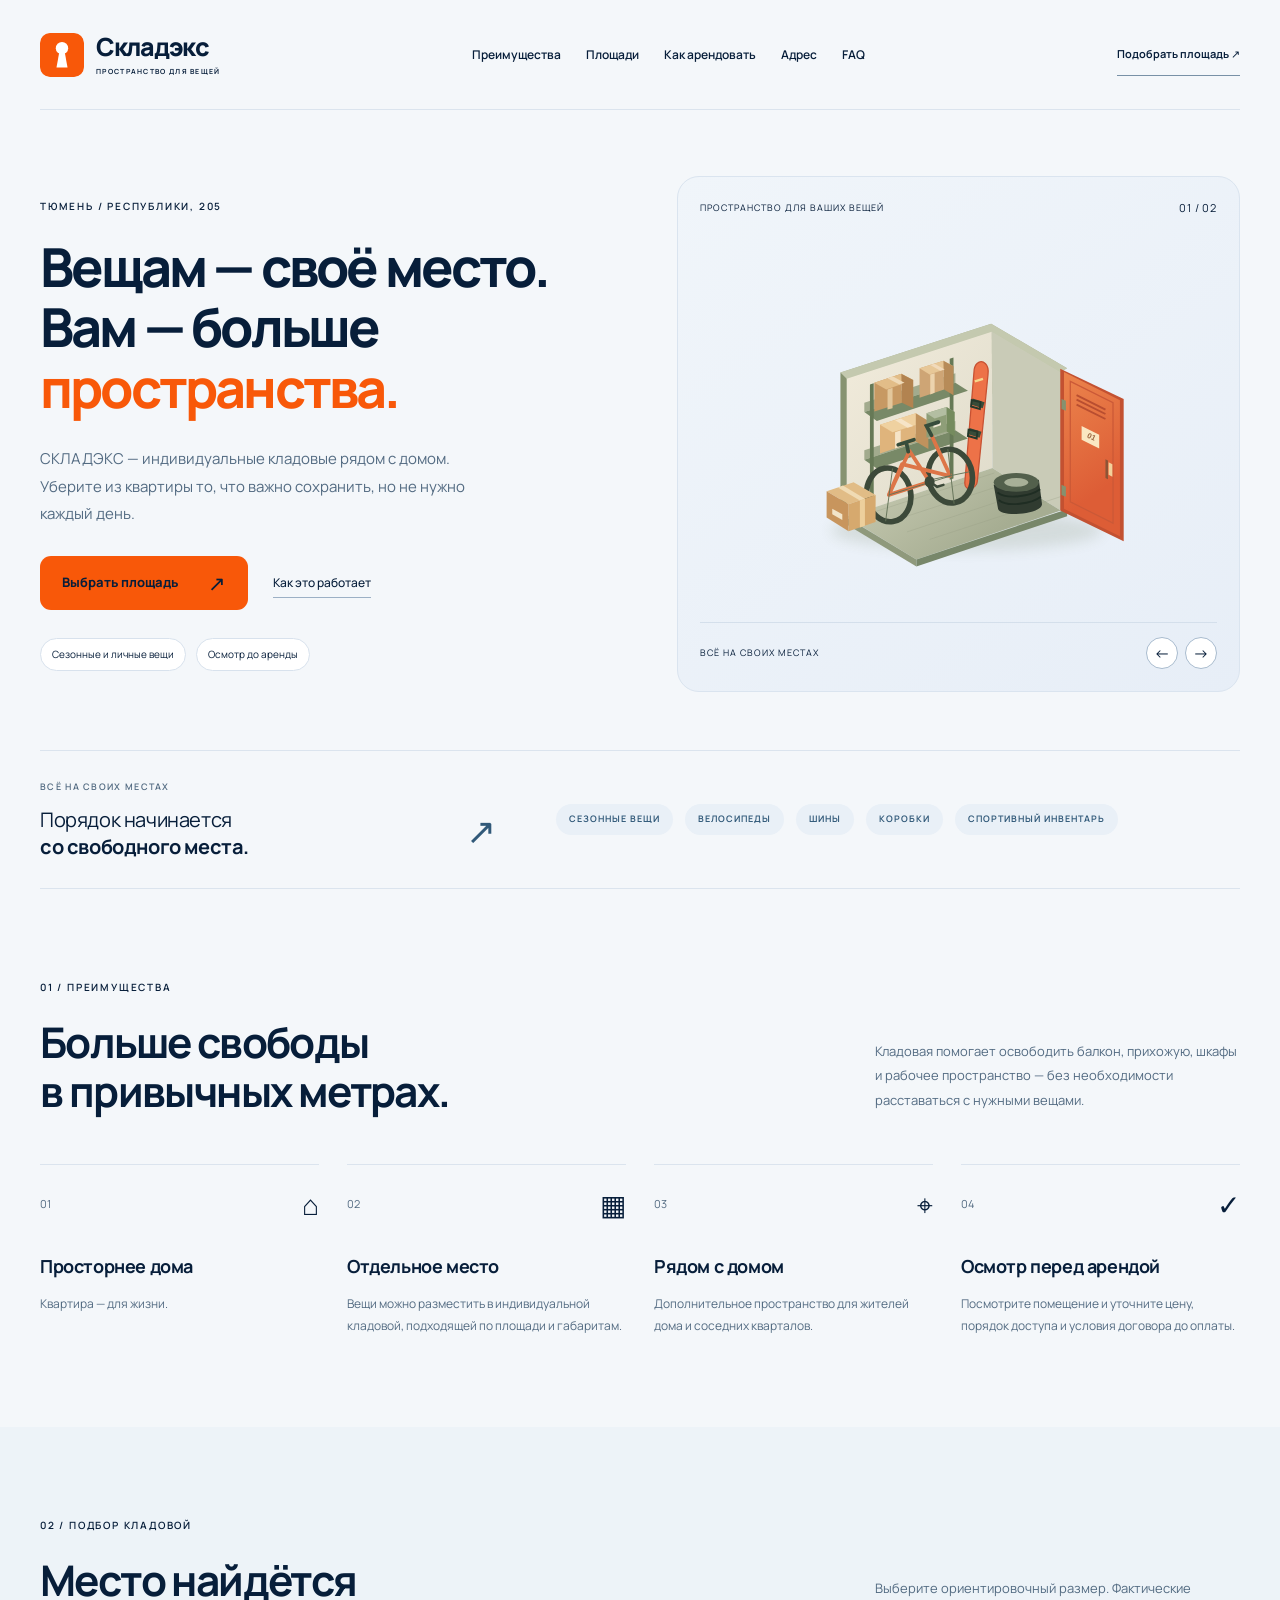
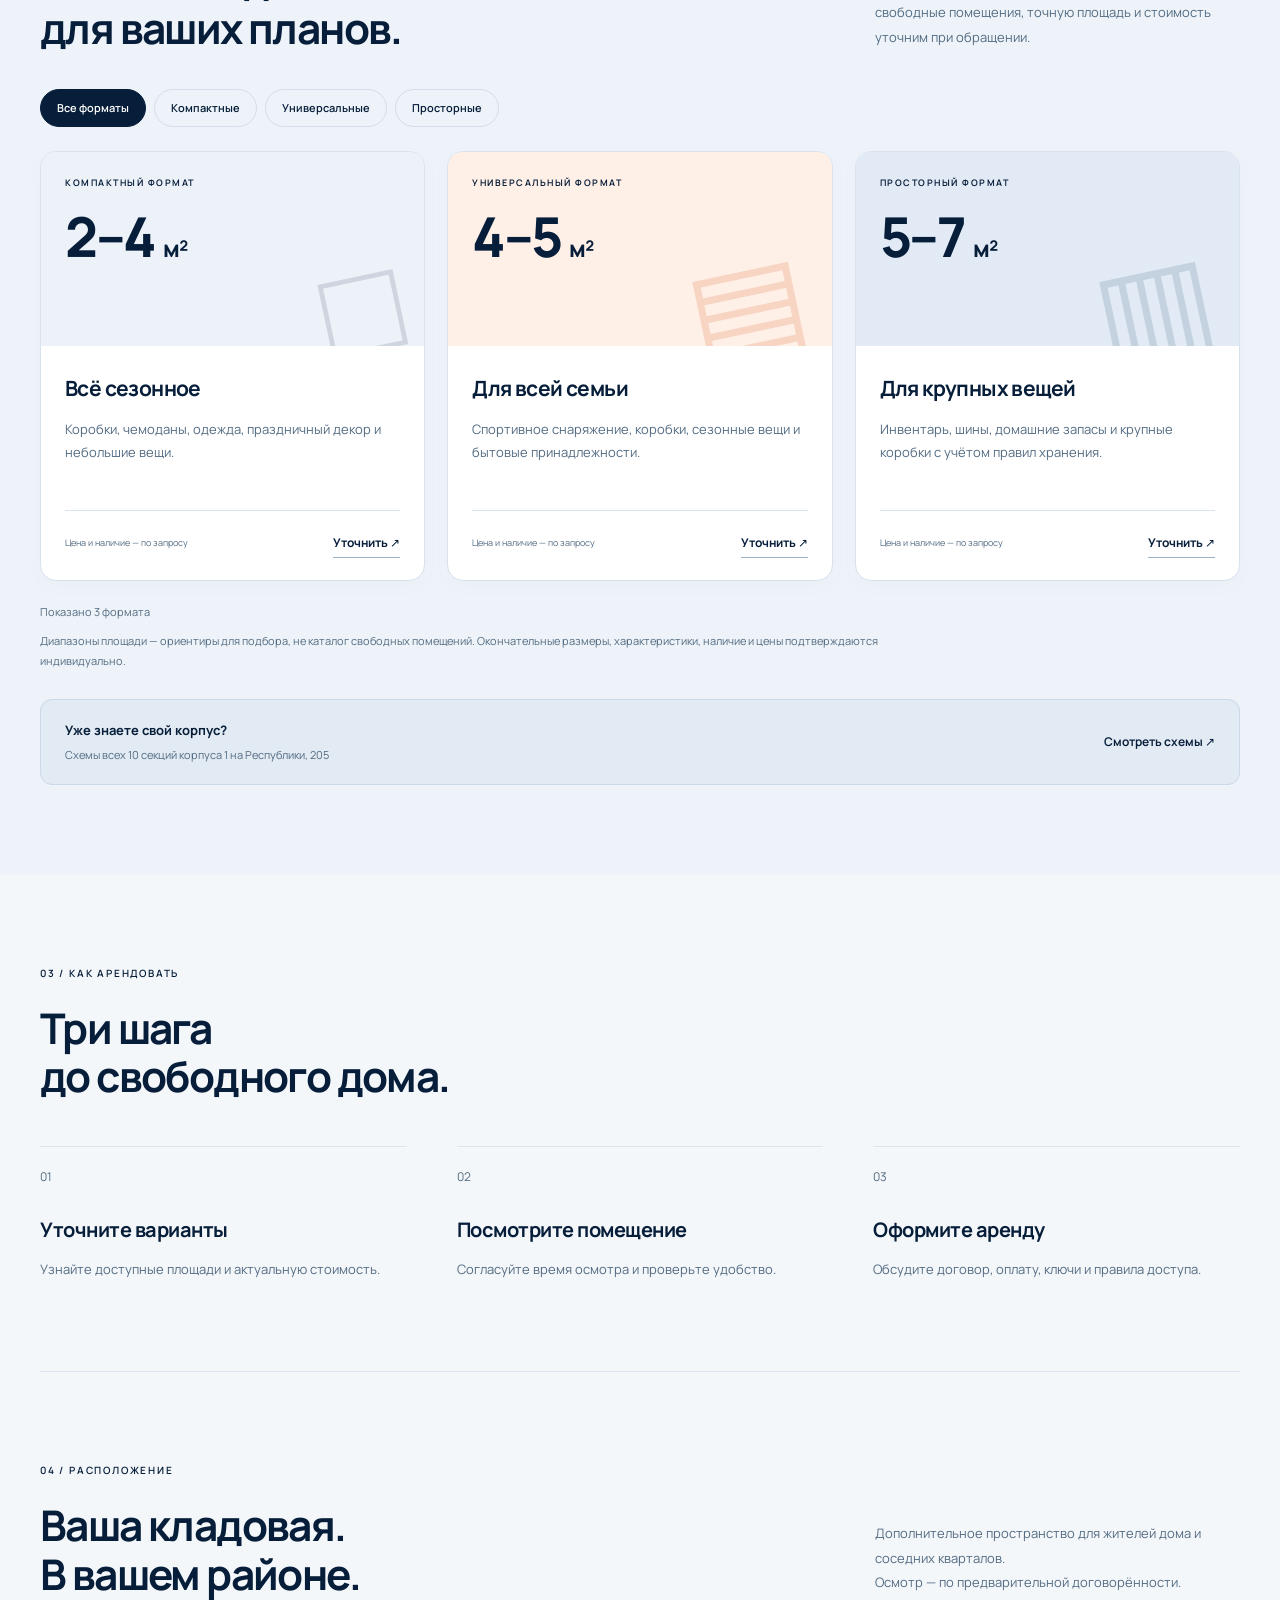
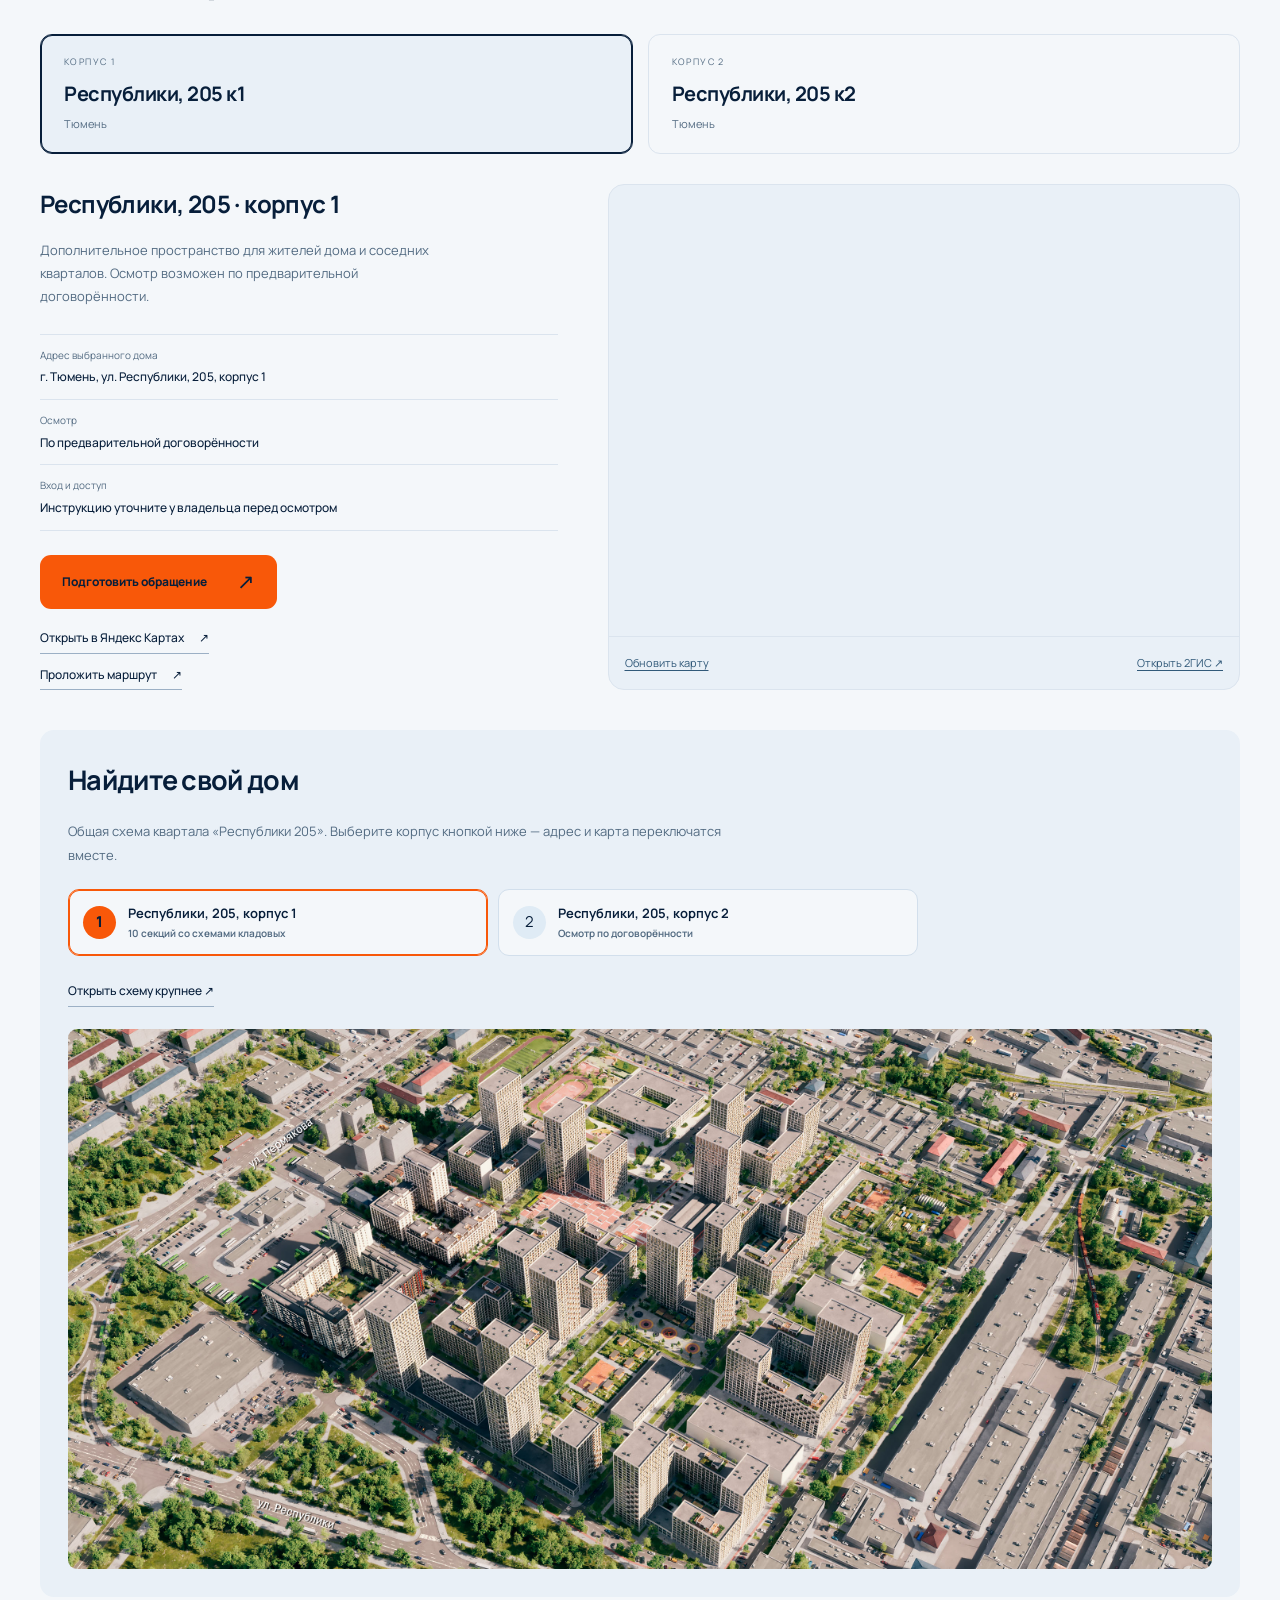
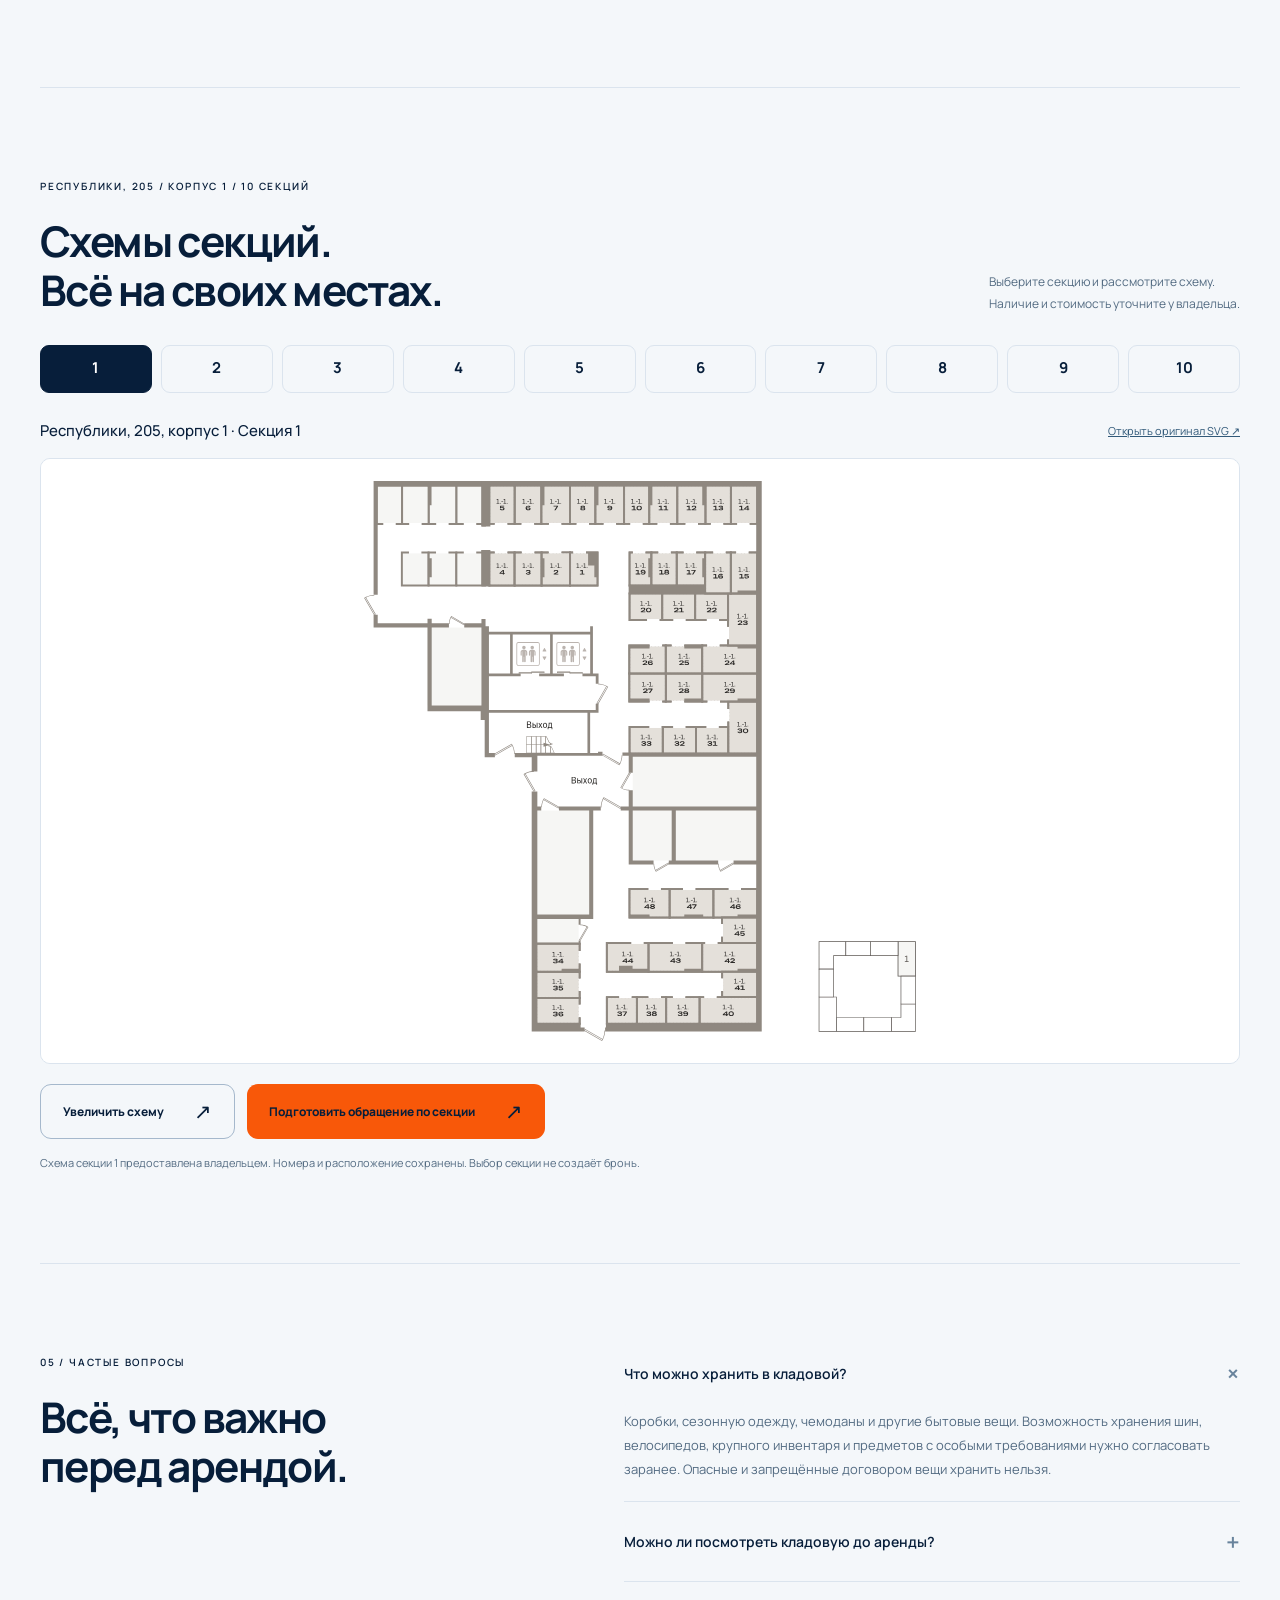
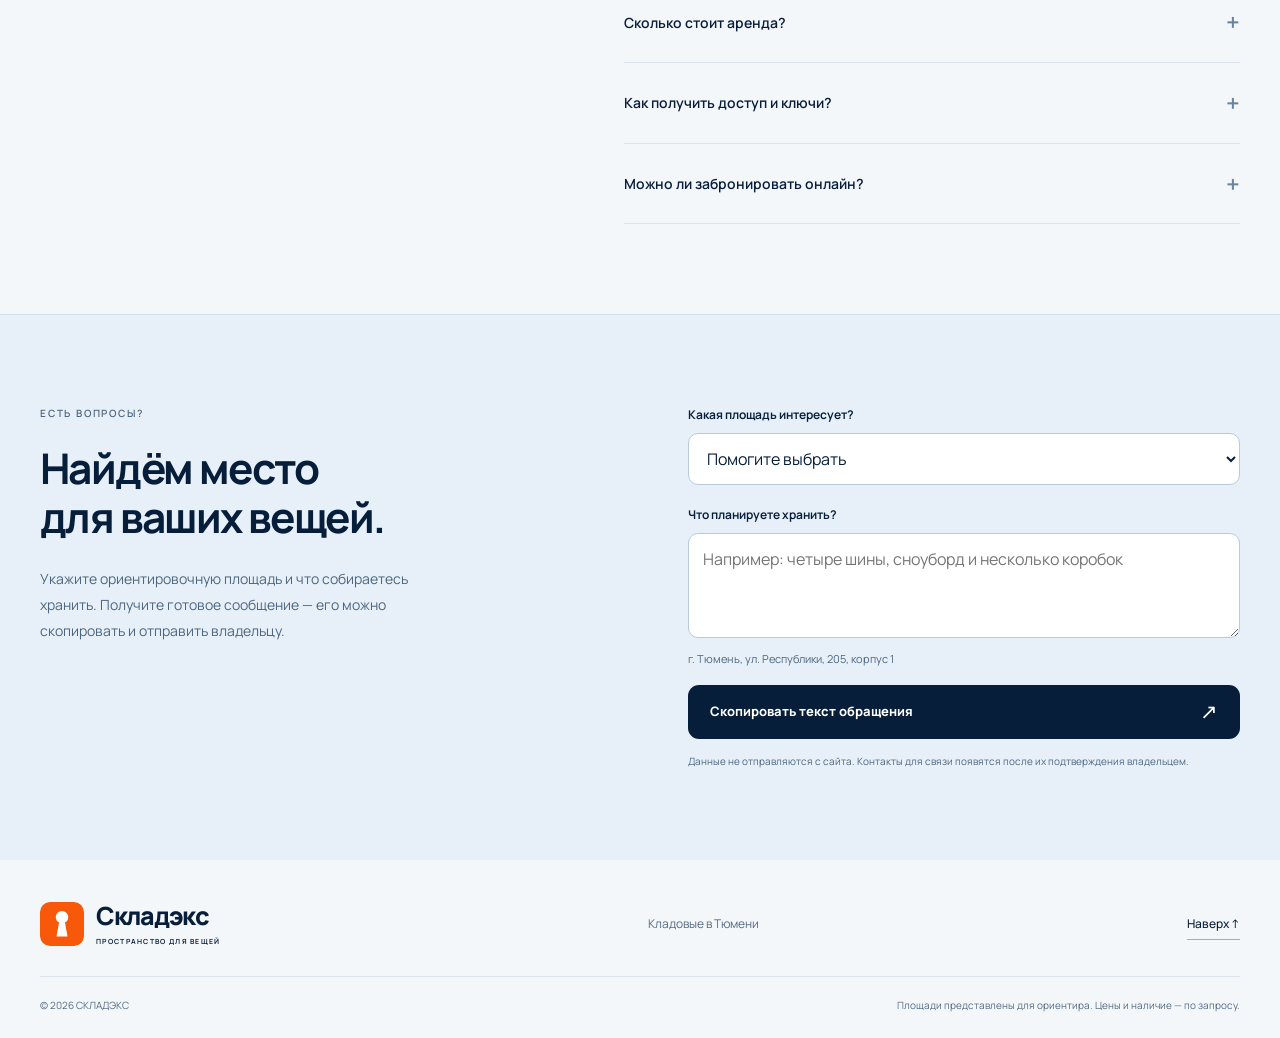
==== index.html @ 7ece5d4b "Убрать лишний слайд и указанные подписи" ====
<!DOCTYPE html>
<html lang="ru">
<head>
  <meta charset="UTF-8">
  <meta name="viewport" content="width=device-width, initial-scale=1">
  <meta name="theme-color" content="#071e3a">
  <meta name="description" content="СКЛАДЭКС — индивидуальные кладовые в Тюмени рядом с домом. Подбор площади, схемы секций и осмотр до аренды. Цена и наличие — по запросу.">
  <title>СКЛАДЭКС — пространство для вещей в Тюмени</title>
  <link rel="icon" href="favicon.svg?v=skladex-brand-20261104" type="image/svg+xml">
  <link rel="preload" href="fonts/manrope-variable.ttf" as="font" type="font/ttf" crossorigin>
  <link rel="stylesheet" href="styles.css?v=skladex-brand-20261104">
  <script src="script.js?v=skladex-20261104" defer></script>
</head>
<body id="top">
  <header class="site-header wrap">
    <a class="brand" href="#top" aria-label="СКЛАДЭКС — наверх"><img class="brand-mark" src="brand-mark.svg" width="44" height="44" alt=""><span>Складэкс<small>ПРОСТРАНСТВО ДЛЯ ВЕЩЕЙ</small></span></a>
    <nav class="desktop-nav" aria-label="Основное меню"><a href="#advantages">Преимущества</a><a href="#areas">Площади</a><a href="#how">Как арендовать</a><a href="#location">Адрес</a><a href="#faq">FAQ</a></nav>
    <a class="header-action" href="#inquiry">Подобрать площадь ↗</a>
    <button class="menu-toggle" aria-label="Открыть меню" aria-controls="mobile-menu" aria-expanded="false"><span></span><span></span></button>
  </header>
  <nav class="mobile-menu wrap" id="mobile-menu" hidden aria-label="Мобильное меню"><a href="#advantages">Преимущества</a><a href="#areas">Площади</a><a href="#how">Как арендовать</a><a href="#location">Адрес</a><a href="#faq">FAQ</a><a href="#floorplan-panel">Схемы секций корпуса 1 ↗</a></nav>
  <main>
    <section class="hero wrap" aria-labelledby="hero-title">
      <div class="hero-copy"><p class="eyebrow" id="hero-location">ТЮМЕНЬ / РЕСПУБЛИКИ, 205</p><h1 id="hero-title">Вещам — своё место.<br>Вам — больше<br><span>пространства.</span></h1><p class="hero-description">СКЛАДЭКС — индивидуальные кладовые рядом с домом. Уберите из квартиры то, что важно сохранить, но не нужно каждый день.</p><div class="hero-actions"><a class="button button-primary" href="#areas">Выбрать площадь <span aria-hidden="true">↗</span></a><a class="text-link" href="#how">Как это работает</a></div><div class="hero-tags"><span>Сезонные и личные вещи</span><span>Осмотр до аренды</span></div></div>
      <div class="hero-visual"><div class="visual-top"><span>ПРОСТРАНСТВО ДЛЯ ВАШИХ ВЕЩЕЙ</span><output id="hero-count" aria-live="polite">01 / 02</output></div><div class="hero-slides" aria-label="Иллюстрации кладовых"><figure class="hero-slide" data-slide="0"><img src="storage.svg" alt="Схематичная иллюстрация кладовой с коробками, велосипедом, сноубордом и шинами" width="640" height="550" fetchpriority="high" decoding="async"></figure><figure class="hero-slide" data-slide="1" hidden><img src="floorplans/republic_205-1-1.svg" alt="Оригинальная схема кладовых секции 1, корпус 1 на Республики, 205" width="3410" height="3458" loading="lazy"><figcaption>Схема секции 1 · оригинал предоставлен владельцем</figcaption></figure></div><div class="visual-bottom"><span>ВСЁ НА СВОИХ МЕСТАХ</span><div class="slide-controls" role="group" aria-label="Переключение иллюстраций"><button id="slide-prev" aria-label="Предыдущая иллюстрация">←</button><button id="slide-next" aria-label="Следующая иллюстрация">→</button></div></div></div>
    </section>
    <section class="order-strip wrap" aria-label="Вещи для хранения"><div><span class="eyebrow">ВСЁ НА СВОИХ МЕСТАХ</span><p>Порядок начинается<br><strong>со свободного места.</strong></p><span class="order-arrow" aria-hidden="true">↗</span></div><ul class="storage-types"><li>СЕЗОННЫЕ ВЕЩИ</li><li>ВЕЛОСИПЕДЫ</li><li>ШИНЫ</li><li>КОРОБКИ</li><li>СПОРТИВНЫЙ ИНВЕНТАРЬ</li></ul></section>
    <section class="section wrap" id="advantages" aria-labelledby="advantages-title"><div class="section-top"><div><p class="eyebrow">01 / ПРЕИМУЩЕСТВА</p><h2 id="advantages-title">Больше свободы<br>в привычных метрах.</h2></div><p class="section-description">Кладовая помогает освободить балкон, прихожую, шкафы и рабочее пространство — без необходимости расставаться с нужными вещами.</p></div><div class="advantages-grid"><article><div class="advantage-number">01 <span aria-hidden="true">⌂</span></div><h3>Просторнее дома</h3><p>Квартира — для жизни.</p></article><article><div class="advantage-number">02 <span aria-hidden="true">▦</span></div><h3>Отдельное место</h3><p>Вещи можно разместить в индивидуальной кладовой, подходящей по площади и габаритам.</p></article><article><div class="advantage-number">03 <span aria-hidden="true">⌖</span></div><h3>Рядом с домом</h3><p>Дополнительное пространство для жителей дома и соседних кварталов.</p></article><article><div class="advantage-number">04 <span aria-hidden="true">✓</span></div><h3>Осмотр перед арендой</h3><p>Посмотрите помещение и уточните цену, порядок доступа и условия договора до оплаты.</p></article></div></section>
    <section class="areas-section" id="areas" aria-labelledby="areas-title"><div class="section wrap"><div class="section-top"><div><p class="eyebrow">02 / ПОДБОР КЛАДОВОЙ</p><h2 id="areas-title">Место найдётся<br>для ваших планов.</h2></div><p class="section-description">Выберите ориентировочный размер. Фактические свободные помещения, точную площадь и стоимость уточним при обращении.</p></div><div class="filters" role="group" aria-label="Формат кладовой"><button class="filter active" data-filter="all" aria-pressed="true">Все форматы</button><button class="filter" data-filter="compact" aria-pressed="false">Компактные</button><button class="filter" data-filter="universal" aria-pressed="false">Универсальные</button><button class="filter" data-filter="spacious" aria-pressed="false">Просторные</button></div><div class="area-grid">
      <article class="area-card" data-format="compact"><div class="area-visual compact"><p>КОМПАКТНЫЙ ФОРМАТ</p><strong>2–4 <span>м²</span></strong><span class="area-symbol" aria-hidden="true">□</span></div><div class="area-copy"><h3>Всё сезонное</h3><p>Коробки, чемоданы, одежда, праздничный декор и небольшие вещи.</p><div class="area-bottom"><span>Цена и наличие — по запросу</span><button class="text-link" data-inquiry data-area="compact">Уточнить ↗</button></div></div></article>
      <article class="area-card" data-format="universal"><div class="area-visual universal"><p>УНИВЕРСАЛЬНЫЙ ФОРМАТ</p><strong>4–5 <span>м²</span></strong><span class="area-symbol" aria-hidden="true">▤</span></div><div class="area-copy"><h3>Для всей семьи</h3><p>Спортивное снаряжение, коробки, сезонные вещи и бытовые принадлежности.</p><div class="area-bottom"><span>Цена и наличие — по запросу</span><button class="text-link" data-inquiry data-area="universal">Уточнить ↗</button></div></div></article>
      <article class="area-card" data-format="spacious"><div class="area-visual spacious"><p>ПРОСТОРНЫЙ ФОРМАТ</p><strong>5–7 <span>м²</span></strong><span class="area-symbol" aria-hidden="true">▥</span></div><div class="area-copy"><h3>Для крупных вещей</h3><p>Инвентарь, шины, домашние запасы и крупные коробки с учётом правил хранения.</p><div class="area-bottom"><span>Цена и наличие — по запросу</span><button class="text-link" data-inquiry data-area="spacious">Уточнить ↗</button></div></div></article>
      </div><p class="format-count" id="format-count" aria-live="polite">Показано 3 формата</p><p class="catalog-note">Диапазоны площади — ориентиры для подбора, не каталог свободных помещений. Окончательные размеры, характеристики, наличие и цены подтверждаются индивидуально.</p><a class="plans-shortcut" href="#floorplan-panel"><span><strong>Уже знаете свой корпус?</strong><small>Схемы всех 10 секций корпуса 1 на Республики, 205</small></span><span aria-hidden="true">Смотреть схемы ↗</span></a></div></section>
    <section class="section wrap how-section" id="how" aria-labelledby="how-title"><div class="section-top"><div><p class="eyebrow">03 / КАК АРЕНДОВАТЬ</p><h2 id="how-title">Три шага<br>до свободного дома.</h2></div></div><ol class="steps"><li><span>01</span><h3>Уточните варианты</h3><p>Узнайте доступные площади и актуальную стоимость.</p></li><li><span>02</span><h3>Посмотрите помещение</h3><p>Согласуйте время осмотра и проверьте удобство.</p></li><li><span>03</span><h3>Оформите аренду</h3><p>Обсудите договор, оплату, ключи и правила доступа.</p></li></ol></section>
    <section class="section wrap locations-section" id="location" aria-labelledby="location-title">
      <div class="section-top"><div><p class="eyebrow">04 / РАСПОЛОЖЕНИЕ</p><h2 id="location-title">Ваша кладовая.<br>В вашем районе.</h2></div><p class="section-description">Дополнительное пространство для жителей дома и соседних кварталов.<br>Осмотр — по предварительной договорённости.</p></div>
      <div class="building-switch" role="group" aria-label="Выберите дом">
        <button class="building-option active" data-building-choice="1" aria-pressed="true" aria-controls="location-map building-address"><span>КОРПУС 1</span><strong>Республики, 205 к1</strong><small>Тюмень</small></button>
        <button class="building-option" data-building-choice="2" aria-pressed="false" aria-controls="location-map building-address"><span>КОРПУС 2</span><strong>Республики, 205 к2</strong><small>Тюмень</small></button>
      </div>
      <div class="location-grid">
        <div class="location-copy"><h3 id="building-heading">Республики, 205 · корпус 1</h3><p>Дополнительное пространство для жителей дома и соседних кварталов. Осмотр возможен по предварительной договорённости.</p><div class="location-details"><div><span>Адрес выбранного дома</span><strong id="building-address" aria-live="polite">г. Тюмень, ул. Республики, 205, корпус 1</strong></div><div><span>Осмотр</span><strong>По предварительной договорённости</strong></div><div><span>Вход и доступ</span><strong>Инструкцию уточните у владельца перед осмотром</strong></div></div><button class="button button-primary" id="building-request" data-request data-building="1">Подготовить обращение <span aria-hidden="true">↗</span></button><a class="text-button map-external" id="map-external" href="https://yandex.ru/maps/?text=Тюмень%2C%20улица%20Республики%2C%20205%2C%20корпус%201" target="_blank" rel="noopener noreferrer">Открыть в Яндекс Картах <span aria-hidden="true">↗</span></a><a class="text-button map-external" id="map-route" href="https://yandex.ru/maps/?rtext=~57.12774%2C65.59686&amp;rtt=auto" target="_blank" rel="noopener noreferrer">Проложить маршрут <span aria-hidden="true">↗</span></a></div>
        <div class="map-card">
          <iframe id="location-map" title="Карта: Тюмень, улица Республики, 205, корпус 1" src="https://yandex.ru/map-widget/v1/?mode=search&amp;ol=geo&amp;ouri=ymapsbm1%3A%2F%2Fgeo%3Fdata%3DCgo2NTkwNjYyMjQyEkPQoNC-0YHRgdC40Y8sINCi0Y7QvNC10L3RjCwg0YPQu9C40YbQsCDQoNC10YHQv9GD0LHQu9C40LrQuCwgMjA10LoxIgoNlzGDQhXOgmRC&amp;ll=65.59686%2C57.12774&amp;z=17" referrerpolicy="no-referrer-when-downgrade" allowfullscreen></iframe>
          <div class="map-footer"><p id="map-status" role="status" aria-live="polite">Загружаем карту…</p><div class="map-options"><button id="map-retry" class="map-link" type="button">Обновить карту</button><a id="map-backup" class="map-link" href="https://2gis.ru/tyumen/search/Тюмень%2C%20Республики%2C%20205%20к1" target="_blank" rel="noopener noreferrer">Открыть 2ГИС ↗</a></div></div>
        </div>
      </div>
      <!-- Метки и границы домов подтверждены владельцем. -->
      <figure class="building-photo building-photo-wide" id="building-photo">
        <div class="photo-heading"><h3>Найдите свой дом</h3><p>Общая схема квартала «Республики 205». Выберите корпус кнопкой ниже — адрес и карта переключатся вместе.</p><div class="photo-address-list"><button class="photo-address active" data-building-choice="1" aria-pressed="true" aria-controls="location-map building-address"><span>1</span><strong>Республики, 205, корпус 1<small>10 секций со схемами кладовых</small></strong></button><button class="photo-address" data-building-choice="2" aria-pressed="false" aria-controls="location-map building-address"><span>2</span><strong>Республики, 205, корпус 2<small>Осмотр по договорённости</small></strong></button></div><a class="text-button" href="neighborhood-plan.jpg" target="_blank" rel="noopener noreferrer">Открыть схему крупнее ↗</a></div>
        <div class="building-photo-stage" id="building-photo-stage"><a href="neighborhood-plan.jpg" target="_blank" rel="noopener noreferrer" aria-label="Открыть полную схему квартала Республики 205"><img src="neighborhood-plan.jpg" alt="Общая схема жилого квартала Республики 205 в Тюмени: расположение домов между улицами Республики и Пермякова" width="2880" height="1360" loading="lazy" decoding="async"></a></div>
      </figure>
    </section>
      <section class="floorplan-panel section wrap" id="floorplan-panel" aria-labelledby="plans-title">
        <div class="floorplan-header"><div><p class="eyebrow">РЕСПУБЛИКИ, 205 / КОРПУС 1 / 10 СЕКЦИЙ</p><h2 id="plans-title">Схемы секций.<br>Всё на своих местах.</h2></div><p>Выберите секцию и рассмотрите схему.<br>Наличие и стоимость уточните у владельца.</p></div>
        <div class="section-picker" role="group" aria-label="Секции корпуса 1">
          <button class="section-button active" data-section-choice="1" aria-pressed="true" aria-controls="floorplan-stage floorplan-heading" aria-label="Секция 1">1</button>
          <button class="section-button" data-section-choice="2" aria-pressed="false" aria-controls="floorplan-stage floorplan-heading" aria-label="Секция 2">2</button>
          <button class="section-button" data-section-choice="3" aria-pressed="false" aria-controls="floorplan-stage floorplan-heading" aria-label="Секция 3">3</button>
          <button class="section-button" data-section-choice="4" aria-pressed="false" aria-controls="floorplan-stage floorplan-heading" aria-label="Секция 4">4</button>
          <button class="section-button" data-section-choice="5" aria-pressed="false" aria-controls="floorplan-stage floorplan-heading" aria-label="Секция 5">5</button>
          <button class="section-button" data-section-choice="6" aria-pressed="false" aria-controls="floorplan-stage floorplan-heading" aria-label="Секция 6">6</button>
          <button class="section-button" data-section-choice="7" aria-pressed="false" aria-controls="floorplan-stage floorplan-heading" aria-label="Секция 7">7</button>
          <button class="section-button" data-section-choice="8" aria-pressed="false" aria-controls="floorplan-stage floorplan-heading" aria-label="Секция 8">8</button>
          <button class="section-button" data-section-choice="9" aria-pressed="false" aria-controls="floorplan-stage floorplan-heading" aria-label="Секция 9">9</button>
          <button class="section-button" data-section-choice="10" aria-pressed="false" aria-controls="floorplan-stage floorplan-heading" aria-label="Секция 10">10</button>
        </div>
        <div class="floorplan-info"><h4 id="floorplan-heading" aria-live="polite">Республики, 205, корпус 1 · Секция 1</h4><a id="floorplan-file" href="floorplans/republic_205-1-1.svg" target="_blank" rel="noopener noreferrer">Открыть оригинал SVG ↗</a></div>
        <div class="floorplan-stage" id="floorplan-stage"><button class="plan-preview-button" data-plan-open aria-label="Увеличить схему секции 1"><img id="floorplan-preview" src="floorplans/republic_205-1-1.svg" alt="Схема расположения кладовых в секции 1, Республики, 205, корпус 1" width="3410" height="3458" loading="lazy"></button></div>
        <p class="image-error" id="floorplan-error" role="alert" hidden>Схема не загрузилась. Попробуйте выбрать секцию ещё раз или откройте оригинал SVG по ссылке выше.</p>
        <div class="floorplan-actions"><button class="button button-outline" data-plan-open>Увеличить схему <span aria-hidden="true">↗</span></button><button class="button button-primary" id="section-request" data-request data-building="1" data-section="1">Подготовить обращение по секции <span aria-hidden="true">↗</span></button></div>
        <p id="floorplan-caption">Схема секции 1 предоставлена владельцем. Номера и расположение сохранены. Выбор секции не создаёт бронь.</p>
      </section>
    <section class="section wrap faq-section" id="faq" aria-labelledby="faq-title"><div><p class="eyebrow">05 / ЧАСТЫЕ ВОПРОСЫ</p><h2 id="faq-title">Всё, что важно<br>перед арендой.</h2></div><div class="faq-list"><details open><summary>Что можно хранить в кладовой?<span aria-hidden="true">+</span></summary><p>Коробки, сезонную одежду, чемоданы и другие бытовые вещи. Возможность хранения шин, велосипедов, крупного инвентаря и предметов с особыми требованиями нужно согласовать заранее. Опасные и запрещённые договором вещи хранить нельзя.</p></details><details><summary>Можно ли посмотреть кладовую до аренды?<span aria-hidden="true">+</span></summary><p>Да. Согласуйте осмотр, уточните расположение конкретного помещения и проверьте его размеры.</p></details><details><summary>Сколько стоит аренда?<span aria-hidden="true">+</span></summary><p>Стоимость зависит от площади и условий конкретного помещения. Актуальную цену и наличие нужно подтвердить перед оформлением.</p></details><details><summary>Как получить доступ и ключи?<span aria-hidden="true">+</span></summary><p>Правила доступа, выдачу ключей и режим работы согласуют при оформлении договора.</p></details><details><summary>Можно ли забронировать онлайн?<span aria-hidden="true">+</span></summary><p>Пока нет. Этот сайт помогает выбрать формат и подготовить обращение. Бронирование подтверждается владельцем отдельно.</p></details></div></section>
    <section class="inquiry-section" id="inquiry" aria-labelledby="inquiry-title"><div class="section wrap inquiry-grid"><div><p class="eyebrow">ЕСТЬ ВОПРОСЫ?</p><h2 id="inquiry-title">Найдём место<br>для ваших вещей.</h2><p class="inquiry-description">Укажите ориентировочную площадь и что собираетесь хранить. Получите готовое сообщение — его можно скопировать и отправить владельцу.</p></div><form id="inquiry-form"><label for="inquiry-area">Какая площадь интересует?</label><select id="inquiry-area"><option value="help">Помогите выбрать</option><option value="compact">Компактная · 2–4 м²</option><option value="universal">Универсальная · 4–5 м²</option><option value="spacious">Просторная · 5–7 м²</option></select><label for="inquiry-items">Что планируете хранить?</label><textarea id="inquiry-items" rows="3" maxlength="1000" placeholder="Например: четыре шины, сноуборд и несколько коробок"></textarea><p class="inquiry-context" id="inquiry-context"></p><button class="button button-dark" type="button" id="copy-inquiry" disabled>Скопировать текст обращения <span aria-hidden="true">↗</span></button><p class="form-note">Данные не отправляются с сайта. Контакты для связи появятся после их подтверждения владельцем.</p><div class="inquiry-result" id="inquiry-result" hidden><label for="inquiry-message">Готовое обращение</label><textarea id="inquiry-message" rows="8" readonly></textarea><p id="copy-status" role="status" aria-live="polite"></p></div></form></div></section>
  </main>
  <footer class="footer wrap"><div class="footer-top"><a class="brand" href="#top"><img class="brand-mark" src="brand-mark.svg" width="44" height="44" alt=""><span>Складэкс<small>ПРОСТРАНСТВО ДЛЯ ВЕЩЕЙ</small></span></a><p>Кладовые в Тюмени</p><a class="text-link" href="#top">Наверх ↑</a></div><div class="footer-bottom"><span>© <span id="year">2026</span> СКЛАДЭКС</span><p>Площади представлены для ориентира. Цены и наличие — по запросу.</p></div></footer>
  <dialog id="plan-dialog" class="plan-dialog" aria-labelledby="plan-dialog-title">
    <button class="dialog-close" aria-label="Закрыть схему">×</button>
    <p class="eyebrow">РЕСПУБЛИКИ, 205, КОРПУС 1</p><h2 id="plan-dialog-title">Секция 1 · Схема кладовых</h2>
    <div class="plan-tools" role="group" aria-label="Масштаб схемы"><button id="plan-zoom-out" aria-label="Уменьшить схему" disabled>−</button><output id="plan-zoom-level" aria-live="polite">100%</output><button id="plan-zoom-in" aria-label="Увеличить схему">+</button><button id="plan-fit">По размеру окна</button><a id="plan-download" href="floorplans/republic_205-1-1.svg" download>Скачать SVG ↧</a></div>
    <div class="plan-viewport" id="plan-viewport" tabindex="0" aria-label="Схема кладовых. После увеличения используйте прокрутку или клавиши со стрелками."><div class="plan-canvas" id="plan-canvas"><img id="plan-image" src="floorplans/republic_205-1-1.svg" alt="Схема кладовых секции 1" width="3410" height="3458"></div></div>
    <p class="plan-viewer-hint">Кнопки + и − меняют масштаб. Увеличенную схему можно прокручивать пальцем, мышью или стрелками клавиатуры.</p>
  </dialog>
  <noscript><p class="noscript-note">Для фильтров, выбора корпуса и секции, увеличения схем и копирования обращения включите JavaScript. Тексты, адреса и оригинал первой схемы доступны без него.</p></noscript>
</body>
</html>
---- styles.css ----
@font-face{font-family:Manrope;src:url("fonts/manrope-variable.ttf") format("truetype");font-style:normal;font-weight:200 800;font-display:swap}
:root{--paper:#f4f7fa;--ink:#071e3a;--muted:#536b82;--accent:#f85809;--line:#dbe4ee;--sage:#e9f0f7;--green:#315979;--white:#ffffff}
*{box-sizing:border-box}html{scroll-behavior:smooth;scroll-padding-top:28px}body{margin:0;background:var(--paper);color:var(--ink);font:16px/1.65 Manrope,Arial,Helvetica,sans-serif}button,input,select,textarea{font:inherit;color:inherit}button,a{-webkit-tap-highlight-color:transparent}button{cursor:pointer}button{border:0}a{color:inherit;text-decoration:none}h1,h2,h3,h4,p,figure{margin-top:0}img{max-width:100%;display:block}button[hidden],[hidden]{display:none!important}button:focus-visible,a:focus-visible,summary:focus-visible,select:focus-visible,textarea:focus-visible,[tabindex]:focus-visible{outline:3px solid var(--accent);outline-offset:4px}.wrap{width:min(1240px,calc(100% - 80px));margin-inline:auto}.section{padding-block:90px}.eyebrow{font-size:10px;letter-spacing:1.8px;font-weight:600;margin-bottom:22px;line-height:1.7}.section-top{display:flex;justify-content:space-between;align-items:flex-end;gap:40px;margin-bottom:36px}h2{font-size:clamp(30px,3.3vw,45px);font-weight:500;line-height:1.15;letter-spacing:-1.7px;margin-bottom:0}.section-description{max-width:365px;font-size:13px;line-height:1.9;color:var(--muted);margin-bottom:3px}.button{display:inline-flex;align-items:center;justify-content:space-between;gap:30px;min-height:54px;padding:16px 22px;border-radius:7px;font-size:13px;font-weight:600;line-height:1.5;transition:background .18s,transform .18s}.button>span{font-size:21px;line-height:1}.button:hover{transform:translateY(-2px)}.button-primary{background:var(--accent);color:#fff}.button-primary:hover{background:#d9582c}.button-dark{background:var(--ink);color:#fff}.button-dark:hover{background:#424d3d}.button-outline{background:transparent;border:1px solid #a5b8cc}.button-outline:hover{background:var(--sage)}.text-link,.text-button{display:inline-flex;align-items:center;gap:15px;background:transparent;padding:5px 0;border-bottom:1px solid #9cb0c5;font-size:12px;font-weight:500;text-align:left}.text-link:hover,.text-button:hover{color:#b54208;border-color:var(--accent)}
.site-header{height:110px;display:flex;align-items:center;justify-content:space-between;gap:25px;border-bottom:1px solid var(--line)}.brand{display:inline-flex;align-items:center;gap:10px;font-weight:800;font-size:23px;letter-spacing:-.8px;line-height:1.15;white-space:nowrap}.brand small{display:block;font-size:8px;letter-spacing:1.2px;font-weight:500;margin-top:6px}.brand-mark{position:relative;display:grid;place-items:center;width:43px;height:46px;background:var(--accent);color:#fff;border-radius:10px;font-size:31px;padding-right:3px}.brand-mark>span{position:absolute;right:5px;top:3px;font-size:14px}.desktop-nav{display:flex;gap:25px;font-size:12px}.desktop-nav a:hover{color:var(--accent)}.header-action{font-size:11px;padding:12px 0;border-bottom:1px solid #7891a6}.menu-toggle{display:none}.mobile-menu{padding-block:10px 20px}.mobile-menu a{display:block;padding:10px 0;font-size:14px}
.hero{display:grid;grid-template-columns:1.06fr 1fr;gap:40px;padding-block:66px 58px;align-items:center}.hero h1{font-size:clamp(40px,4.2vw,60px);font-weight:500;line-height:1.13;letter-spacing:-2.5px;margin-bottom:26px}.hero h1 span{color:var(--accent)}.hero-description{max-width:435px;font-size:15px;line-height:1.85;color:var(--muted);margin-bottom:28px}.hero-actions{display:flex;align-items:center;gap:25px;flex-wrap:wrap}.hero-tags{display:flex;gap:10px;flex-wrap:wrap;margin-top:28px}.hero-tags span{padding:7px 11px;border:1px solid var(--line);border-radius:30px;font-size:10px}.hero-visual{border-radius:15px;background:var(--sage);padding:22px;min-width:0;overflow:hidden}.visual-top,.visual-bottom{display:flex;align-items:center;justify-content:space-between;gap:18px;font-size:9px;letter-spacing:1px}.visual-top output{white-space:nowrap;font-size:11px;letter-spacing:.8px}.hero-slides{height:375px;margin-top:12px}.hero-slide{height:100%;margin:0;display:flex;flex-direction:column;justify-content:center}.hero-slide img{width:100%;height:calc(100% - 30px);min-height:0;object-fit:contain}.hero-slide figcaption{font-size:9px;color:#536b82;text-align:center;line-height:1.5;margin:12px 0 0;letter-spacing:0}.visual-bottom{border-top:1px solid #d4dfeb;padding-top:14px;margin-top:18px}.slide-controls{display:flex;gap:7px}.slide-controls button{width:32px;height:32px;border-radius:50%;border:1px solid #a8bbce;background:transparent;font-size:16px}.slide-controls button:hover{background:#dce6f1}.order-strip{border-block:1px solid var(--line);display:grid;grid-template-columns:1fr 1.5fr;gap:60px;align-items:center;padding-block:28px}.order-strip>div{position:relative;padding-right:45px}.order-strip .eyebrow{font-size:9px;letter-spacing:1.3px;display:block;margin-bottom:12px;color:var(--muted)}.order-strip p{font-size:20px;font-weight:400;line-height:1.35;margin:0;letter-spacing:-.4px}.order-strip strong{font-weight:500}.order-arrow{position:absolute;right:0;bottom:0;font-size:36px;color:var(--green)}.storage-types{list-style:none;display:flex;flex-wrap:wrap;gap:10px 12px;margin:0;padding:0}.storage-types li{font-size:9px;letter-spacing:1px;padding:8px 13px;background:#e9f0f7;border-radius:30px}
.advantages-grid{display:grid;grid-template-columns:repeat(4,minmax(0,1fr));gap:28px;margin-top:48px}.advantage-number{display:flex;align-items:center;justify-content:space-between;border-top:1px solid var(--line);padding-top:16px;font-size:11px;color:var(--muted);margin-bottom:25px}.advantage-number>span{font-size:28px;color:var(--green)}.advantages-grid h3{font-size:18px;font-weight:500;margin-bottom:12px;letter-spacing:-.4px}.advantages-grid article>p{font-size:12px;line-height:1.8;color:var(--muted);margin-bottom:0}.areas-section{background:#edf3f8}.filters{display:flex;flex-wrap:wrap;gap:8px;margin:35px 0 24px}.filter{padding:9px 16px;border:1px solid #d4deea;border-radius:30px;background:transparent;font-size:11px}.filter.active{background:var(--ink);color:#fff;border-color:var(--ink)}.filter:hover:not(.active){background:#e2eaf3}.area-grid{display:grid;grid-template-columns:repeat(3,minmax(0,1fr));gap:22px}.area-card{border:1px solid #d8e2ed;border-radius:12px;overflow:hidden;background:var(--white)}.area-visual{position:relative;padding:24px;height:194px;overflow:hidden}.area-visual p{font-size:9px;letter-spacing:1.5px;margin-bottom:15px}.area-visual strong{font-size:55px;letter-spacing:-2px;line-height:1.1;font-weight:500;position:relative;z-index:1}.area-visual strong>span{font-size:23px;letter-spacing:-1px}.compact{background:#edf2f8}.universal{background:#fff0e7}.spacious{background:#e2ebf5}.area-symbol{position:absolute;right:25px;bottom:-22px;font-size:128px;line-height:1;font-weight:400;color:#071e3a22;transform:rotate(-12deg)}.universal .area-symbol{color:#c9490028}.spacious .area-symbol{color:#3159792b}.area-copy{padding:25px 24px 22px}.area-copy h3{font-weight:500;font-size:21px;letter-spacing:-.6px;margin-bottom:12px}.area-copy>p{font-size:13px;color:var(--muted);line-height:1.8;min-height:70px;margin-bottom:22px}.area-bottom{display:flex;justify-content:space-between;align-items:center;gap:14px;border-top:1px solid var(--line);padding-top:17px}.area-bottom>span{font-size:9px;color:var(--muted);max-width:140px}.area-bottom .text-link{font-size:12px;white-space:nowrap}.format-count{font-size:11px;color:var(--muted);margin:22px 0 10px}.catalog-note{font-size:11px;line-height:1.8;color:var(--muted);max-width:880px;margin-bottom:28px}.plans-shortcut{display:flex;align-items:center;justify-content:space-between;gap:25px;padding:20px 24px;background:#e2eaf3;border-radius:9px}.plans-shortcut strong{display:block;font-size:13px;font-weight:500}.plans-shortcut small{display:block;font-size:11px;color:var(--muted);margin-top:4px}.plans-shortcut>span:last-child{font-size:12px;white-space:nowrap}.plans-shortcut:hover{background:#d8e5f1}.steps{display:grid;grid-template-columns:repeat(3,minmax(0,1fr));list-style:none;gap:50px;padding:0;margin:45px 0 0}.steps li{border-top:1px solid var(--line);padding-top:20px}.steps li>span{font-size:12px;color:var(--muted);display:block;margin-bottom:26px}.steps h3{font-weight:500;font-size:20px;letter-spacing:-.5px;margin-bottom:12px}.steps p{font-size:13px;color:var(--muted);margin-bottom:0;line-height:1.8}.how-section{border-bottom:1px solid var(--line)}
.building-switch{display:grid;grid-template-columns:1fr 1fr;gap:15px;margin:30px 0}.building-option{padding:20px 23px;border:1px solid var(--line);border-radius:10px;background:transparent;text-align:left}.building-option>span{display:block;font-size:9px;letter-spacing:1.4px;color:var(--muted);margin-bottom:7px}.building-option strong{display:block;font-size:20px;font-weight:500;letter-spacing:-.5px}.building-option small{display:block;font-size:11px;color:var(--muted);margin-top:5px}.building-option.active{border-color:var(--green);background:var(--sage);box-shadow:inset 0 0 0 1px var(--green)}.location-grid{display:grid;grid-template-columns:.9fr 1.1fr;gap:50px;align-items:stretch}.location-grid>*{min-width:0}.location-copy{align-self:center}.location-copy h3{font-size:24px;letter-spacing:-.6px;font-weight:500;margin-bottom:15px}.location-copy>p{font-size:13px;color:var(--muted);line-height:1.8;margin-bottom:25px;max-width:400px}.location-details{border-top:1px solid var(--line);margin-bottom:24px}.location-details>div{border-bottom:1px solid var(--line);padding:12px 0}.location-details span{font-size:10px;color:var(--muted);display:block;margin-bottom:4px}.location-details strong{font-weight:500;font-size:12px;display:block}.map-external{display:flex;width:fit-content;margin-top:14px}.map-external+#map-route{margin-top:6px}.location-copy .button{font-size:12px}.map-card{border:1px solid var(--line);border-radius:12px;overflow:hidden;background:var(--sage);display:flex;flex-direction:column}.map-card iframe{border:0;width:100%;min-height:360px;flex:1;display:block}.map-footer{padding:12px 16px;border-top:1px solid var(--line)}.map-footer>p{font-size:11px;line-height:1.7;color:var(--muted);margin:0 0 9px}.map-options{display:flex;justify-content:space-between;flex-wrap:wrap;gap:10px}.map-link{background:transparent;padding:5px 0;font:inherit;font-size:11px;color:var(--green);text-decoration:underline;text-underline-offset:3px}.building-photo{display:grid;grid-template-columns:.85fr 1.15fr;gap:24px 44px;padding:34px;background:var(--sage);border-radius:14px;margin:40px 0 0;align-items:center}.photo-heading{grid-column:2;grid-row:1;align-self:end}.photo-heading h3{font-size:27px;font-weight:500;letter-spacing:-.7px;margin-bottom:16px}.photo-heading>p{font-size:13px;line-height:1.85;color:var(--muted);margin-bottom:22px;max-width:420px}.photo-address-list{display:flex;flex-direction:column;gap:10px;margin-bottom:20px}.photo-address{display:flex;gap:12px;align-items:center;width:100%;background:var(--paper);border:1px solid #d2dfec;border-radius:9px;padding:14px;text-align:left}.photo-address>span{width:33px;height:33px;border-radius:50%;display:grid;place-items:center;flex-shrink:0;background:#dfebf5;font-size:15px}.photo-address strong{font-weight:500;font-size:13px;line-height:1.5}.photo-address small{display:block;font-size:10px;color:var(--muted);margin-top:3px}.photo-address.active{border-color:var(--accent);box-shadow:inset 0 0 0 1px var(--accent)}.photo-address.active>span{background:var(--accent);color:#fff}.building-photo-stage{position:relative;grid-column:1;grid-row:1 / span 2;width:100%;max-width:420px;margin-inline:auto;overflow:hidden;border-radius:10px}.building-photo-stage img{width:100%;height:auto}.building-hotspots{position:absolute;inset:0;width:100%;height:100%;pointer-events:none}.building-hotspot{cursor:pointer;outline:none;pointer-events:visiblePainted}.building-hotspot path,.building-hotspot circle{fill:transparent;stroke:transparent;stroke-width:3;vector-effect:non-scaling-stroke}.building-hotspot.active path{fill:#f8580916;stroke:#f8580980}.building-hotspot:hover path,.building-hotspot:focus-visible path{fill:#f8580920;stroke:#fff}.building-hotspot:focus-visible circle{stroke:#fff;stroke-width:4}.building-photo>figcaption{grid-column:2;grid-row:2;align-self:start;font-size:11px;line-height:1.8;color:var(--muted);max-width:420px}
.floorplan-panel{border-top:1px solid var(--line)}.floorplan-header{display:flex;justify-content:space-between;align-items:flex-end;gap:30px;margin-bottom:30px}.floorplan-header>p{font-size:12px;color:var(--muted);line-height:1.8;margin:0}.section-picker{display:grid;grid-template-columns:repeat(10,minmax(0,1fr));gap:9px;margin-bottom:26px}.section-button{min-height:48px;font-size:15px;border:1px solid var(--line);border-radius:7px;background:transparent}.section-button.active{background:var(--ink);color:#fff;border-color:var(--ink)}.section-button:hover:not(.active){background:var(--sage)}.floorplan-info{display:flex;justify-content:space-between;align-items:center;gap:18px;margin-bottom:15px}.floorplan-info h4{font-size:15px;font-weight:500;margin:0}.floorplan-info>a{font-size:11px;color:var(--green);text-decoration:underline;white-space:nowrap}.floorplan-stage{border:1px solid var(--line);border-radius:10px;background:#fff;overflow:hidden}.plan-preview-button{display:block;width:100%;padding:clamp(10px,2vw,22px);background:#fff;cursor:zoom-in}.plan-preview-button img{width:100%;height:auto;max-height:560px;object-fit:contain}.floorplan-actions{display:flex;flex-wrap:wrap;gap:12px;margin-top:20px}.floorplan-actions .button{font-size:12px}.floorplan-panel>p{font-size:11px;color:var(--muted);line-height:1.8;margin:14px 0 0}.image-error{color:#a23a20!important;background:#f7e6da;padding:12px 15px;border-radius:7px}.faq-section{display:grid;grid-template-columns:.9fr 1.1fr;gap:80px;border-top:1px solid var(--line)}.faq-list details{border-bottom:1px solid var(--line);padding:20px 0}.faq-list details:first-child{padding-top:0}.faq-list summary{display:flex;justify-content:space-between;align-items:center;gap:22px;list-style:none;cursor:pointer;font-size:14px}.faq-list summary::-webkit-details-marker{display:none}.faq-list summary>span{font-size:24px;color:#68839c}.faq-list details[open] summary>span{transform:rotate(45deg)}.faq-list details p{font-size:13px;color:var(--muted);line-height:1.85;margin:15px 30px 0 0}
.inquiry-section{background:#e7f0f8}.inquiry-grid{display:grid;grid-template-columns:1fr 1fr;gap:95px}.inquiry-description{font-size:14px;line-height:1.85;color:#4d667f;max-width:385px;margin-top:25px}.inquiry-grid .eyebrow{color:#4d667f}form label{display:block;font-size:12px;font-weight:500;margin-bottom:8px}form select,form textarea{display:block;width:100%;border:1px solid #b8cadc;border-radius:7px;padding:13px 14px;background:#ffffff;font-size:16px;line-height:1.6}form textarea{resize:vertical;min-height:100px;max-height:500px}form select{margin-bottom:20px}.inquiry-context{font-size:11px;color:#4d667f;margin:12px 0}.inquiry-grid .button{width:100%;margin-top:5px}.form-note{font-size:10px;color:#4d667f;line-height:1.75;margin:14px 0 0}.inquiry-result{margin-top:22px;padding-top:20px;border-top:1px solid #bfcee0}.inquiry-result textarea{font-size:13px;line-height:1.8;min-height:220px}.inquiry-result p{font-size:11px;line-height:1.7;margin:10px 0 0;color:#315979}.footer{padding-block:42px 24px}.footer-top{display:flex;align-items:center;justify-content:space-between;gap:25px;padding-bottom:30px}.footer-top>p{font-size:12px;color:var(--muted);margin:0}.footer-bottom{display:flex;justify-content:space-between;gap:20px;padding-top:20px;border-top:1px solid var(--line);font-size:10px;color:var(--muted)}.footer-bottom p{margin:0;text-align:right}.noscript-note{padding:20px;background:#e7f0f8;font-size:12px;text-align:center;margin:0}
.plan-dialog{width:min(1100px,calc(100% - 28px));max-height:calc(100dvh - 28px);padding:28px;border:1px solid var(--line);border-radius:14px;background:var(--paper);color:var(--ink);overflow:auto}.plan-dialog::backdrop{background:#071e3a99;backdrop-filter:blur(4px)}body:has(dialog[open]){overflow:hidden}.dialog-close{position:absolute;right:12px;top:7px;font-size:31px;background:transparent;padding:6px 9px;line-height:1}.plan-dialog h2{font-size:28px;margin-bottom:20px}.plan-dialog .eyebrow{font-size:9px;margin-top:8px}.plan-tools{display:flex;align-items:center;flex-wrap:wrap;gap:8px;margin-bottom:15px}.plan-tools button,.plan-tools>a{border:1px solid var(--line);background:#fff;padding:9px 13px;border-radius:7px;font-size:11px;min-height:42px;display:inline-flex;align-items:center;justify-content:center}.plan-tools button:disabled{opacity:.4;cursor:default}.plan-tools button:hover:not(:disabled){background:var(--sage)}.plan-tools output{font-size:12px;text-align:center;min-width:50px}.plan-tools>a{margin-left:auto}.plan-viewport{height:min(62dvh,640px);overflow:auto;border:1px solid var(--line);border-radius:7px;background:#fff;overscroll-behavior:contain;touch-action:pan-x pan-y pinch-zoom;scrollbar-gutter:stable}.plan-canvas{width:100%;height:100%}.plan-canvas img{display:block;width:100%;height:100%;max-width:none;object-fit:contain}.plan-viewer-hint{font-size:10px;color:var(--muted);line-height:1.7;margin:12px 0 0}
@media(max-width:1100px){.wrap{width:calc(100% - 60px)}.desktop-nav{gap:16px;font-size:11px}.header-action{display:none}.hero{gap:24px}.hero h1{font-size:48px;letter-spacing:-2px}.hero-description{font-size:14px}.hero-visual{padding:18px}.hero-slides{height:350px}.advantages-grid{gap:20px}.area-copy{padding:21px}.area-bottom{align-items:flex-start;flex-direction:column;gap:8px}.area-bottom>span{max-width:none}.area-copy>p{min-height:95px}.inquiry-grid{gap:50px}.location-grid{gap:30px}.building-photo{padding:25px;gap:20px 28px}.photo-address{padding:12px}.photo-address strong{font-size:12px}.faq-section{gap:50px}}
@media(max-width:760px){.wrap{width:calc(100% - 40px)}.section{padding-block:56px}.site-header{height:85px;gap:20px}.brand{font-size:22px}.brand-mark{width:38px;height:42px;font-size:28px}.brand small{font-size:7px;letter-spacing:1px}.desktop-nav{display:none}.menu-toggle{display:flex;flex-direction:column;justify-content:center;gap:6px;width:35px;height:40px;background:transparent;padding:5px;margin-left:auto}.menu-toggle span{display:block;width:25px;height:1px;background:var(--ink)}.menu-toggle[aria-expanded=true] span:first-child{transform:translateY(3.5px) rotate(45deg)}.menu-toggle[aria-expanded=true] span:last-child{transform:translateY(-3.5px) rotate(-45deg)}.hero{grid-template-columns:1fr;padding-block:35px 35px;gap:32px}.hero h1{font-size:clamp(35px,8.2vw,54px);letter-spacing:-1.8px}.hero .eyebrow{font-size:9px}.hero-description{max-width:470px;font-size:14px}.hero-actions{gap:20px}.hero-actions .button{font-size:12px;padding:15px 18px}.hero-tags{margin-top:23px;gap:8px}.hero-tags span{font-size:9px}.hero-visual{padding:18px}.hero-slides{height:320px}.visual-top,.visual-bottom{font-size:8px;letter-spacing:.6px}.visual-top output{font-size:10px}.hero-slide figcaption{font-size:8px}.order-strip{grid-template-columns:1fr;gap:25px;padding-block:25px}.order-strip p{font-size:22px}.storage-types{gap:8px}.storage-types li{font-size:8px;padding:7px 10px}.section-top{display:block;margin-bottom:26px}.eyebrow{font-size:9px;letter-spacing:1.4px;margin-bottom:17px}h2{font-size:33px;letter-spacing:-1px}.section-description{max-width:100%;font-size:12px;margin-top:19px;line-height:1.85}.advantages-grid{grid-template-columns:repeat(2,minmax(0,1fr));gap:30px 22px;margin-top:32px}.advantage-number{margin-bottom:16px}.advantages-grid h3{font-size:16px}.advantages-grid article>p{font-size:11px}.filters{gap:6px;margin-top:25px}.filter{font-size:10px;padding:8px 12px}.area-grid{grid-template-columns:1fr;gap:18px}.area-visual{height:180px;padding:23px}.area-visual strong{font-size:55px}.area-copy{padding:23px}.area-copy>p{min-height:0;margin-bottom:20px}.area-bottom{flex-direction:row;align-items:center;gap:12px}.area-bottom>span{max-width:155px;font-size:10px}.catalog-note{font-size:10px}.plans-shortcut{padding:18px;align-items:flex-start;flex-direction:column;gap:15px}.plans-shortcut strong{font-size:12px}.plans-shortcut small{font-size:10px}.plans-shortcut>span:last-child{font-size:11px}.steps{grid-template-columns:1fr;gap:26px;margin-top:30px}.steps li{padding-top:16px;display:grid;grid-template-columns:35px 1fr;gap:5px 12px}.steps li>span{grid-row:1 / span 2;margin:2px 0 0}.steps h3{font-size:19px;margin:0}.steps p{font-size:12px;grid-column:2;max-width:400px}.building-switch{gap:10px;margin-top:25px}.building-option{padding:16px 12px}.building-option>span{font-size:8px}.building-option strong{font-size:15px}.building-option small{font-size:10px}.location-grid{grid-template-columns:1fr;gap:26px}.location-copy h3{font-size:22px}.location-copy>p{max-width:100%;font-size:12px}.map-card iframe{min-height:320px;height:320px;flex:none}.map-footer{padding:11px 13px}.map-link{font-size:11px;min-height:32px}.building-photo{grid-template-columns:minmax(0,1fr);padding:20px;gap:20px;margin-top:30px}.photo-heading{grid-column:1;grid-row:1}.photo-heading h3{font-size:23px}.photo-heading>p{font-size:12px;margin-bottom:17px}.photo-address strong{font-size:12px}.photo-address small{font-size:10px}.building-photo-stage{grid-column:1;grid-row:2;max-width:460px}.building-photo>figcaption{grid-column:1;grid-row:3;max-width:none;font-size:10px}.floorplan-header{flex-direction:column;align-items:flex-start;gap:18px}.floorplan-header>p{font-size:11px}.section-picker{grid-template-columns:repeat(5,minmax(0,1fr));gap:8px}.section-button{min-height:46px}.floorplan-info{flex-direction:column;align-items:flex-start;gap:8px}.floorplan-info h4{font-size:13px}.plan-preview-button img{max-height:480px}.floorplan-actions{flex-direction:column}.floorplan-actions .button{width:100%;font-size:11px}.floorplan-panel>p{font-size:10px}.faq-section{grid-template-columns:1fr;gap:30px}.faq-list summary{font-size:13px;gap:15px}.faq-list details p{font-size:12px;margin-right:15px}.inquiry-grid{grid-template-columns:1fr;gap:28px}.inquiry-description{font-size:13px;max-width:100%;margin:20px 0 0}.footer{padding-block:30px 22px}.footer-top{flex-wrap:wrap;gap:25px;padding-bottom:25px}.footer-top>p{font-size:11px}.footer-bottom{flex-direction:column;gap:12px;font-size:9px}.footer-bottom p{text-align:left}.plan-dialog{padding:23px 15px 15px}.plan-dialog h2{font-size:22px;margin-bottom:15px}.plan-dialog .eyebrow{font-size:8px}.plan-tools{gap:5px}.plan-tools button,.plan-tools>a{font-size:10px;padding:8px 10px}.plan-tools>a{margin-left:0}.plan-viewport{height:56dvh}.plan-viewer-hint{font-size:9px}}
@media(min-width:530px) and (max-width:760px){.area-grid{grid-template-columns:repeat(2,minmax(0,1fr))}.area-visual{padding:18px;height:175px}.area-copy{padding:18px}.area-copy>p{min-height:90px;font-size:12px}.area-bottom{flex-direction:column;align-items:flex-start}.area-visual p{font-size:8px}.area-visual strong{font-size:48px}}
@media(max-width:380px){.wrap{width:calc(100% - 32px)}.hero h1{font-size:35px}.hero-slides{height:280px}.hero-actions{gap:16px}.hero-actions .button{font-size:11px;gap:18px}.hero-actions .text-link{font-size:11px}.brand{font-size:20px}.hero-visual{padding:14px}.building-photo{padding:15px}.photo-address{gap:9px;padding:10px}.photo-address strong{font-size:11px}.photo-address>span{width:30px;height:30px}.building-option strong{font-size:13px}.plan-tools button,.plan-tools>a{padding:8px}.area-bottom{align-items:flex-start;flex-direction:column}.area-bottom>span{max-width:none}.filter{padding:8px 10px}}
@media(prefers-reduced-motion:reduce){html{scroll-behavior:auto}*,*:before,*:after{transition:none!important;animation:none!important}}

/* Общая схема квартала отображается целиком, без обрезки и наложений. */
.building-photo-wide{grid-template-columns:minmax(0,1fr);gap:22px;padding:28px}.building-photo-wide .photo-heading{grid-column:1;grid-row:1;align-self:auto}.building-photo-wide .photo-heading>p{max-width:700px}.building-photo-wide .photo-address-list{display:grid;grid-template-columns:repeat(2,minmax(0,1fr));max-width:850px}.building-photo-wide .building-photo-stage{grid-column:1;grid-row:2;max-width:none;width:100%;border-radius:9px}.building-photo-wide .building-photo-stage img{width:100%;height:auto;max-height:none;object-fit:contain}.building-photo-wide>figcaption{grid-column:1;grid-row:3;max-width:none;margin:0}.building-photo-wide>figcaption a{text-decoration:underline;text-underline-offset:3px}
@media(max-width:760px){.building-photo-wide{padding:18px;gap:18px}.building-photo-wide .building-photo-stage{max-width:none}.building-photo-wide>figcaption{font-size:10px}}
@media(max-width:530px){.building-photo-wide .photo-address-list{grid-template-columns:1fr}}
@media(max-width:380px){.building-photo-wide{padding:15px}}

/* СКЛАДЭКС: цифровой стиль по предоставленному логотипу. */
body{font-synthesis:none;-webkit-font-smoothing:antialiased}.brand{font-family:Manrope,Arial,sans-serif;font-size:25px;font-weight:800;letter-spacing:-1.3px;color:var(--ink);gap:12px}.brand img.brand-mark{display:block;flex:0 0 44px;width:44px;height:44px;padding:0;border-radius:10px;background:transparent}.brand small{font-size:7px;font-weight:650;letter-spacing:1.3px;margin-top:7px}.hero h1{font-weight:750;letter-spacing:-2.8px}.section h2{font-weight:700;letter-spacing:-1.6px}.hero h1 span{color:var(--accent)}h3,h4{font-weight:650}.desktop-nav{font-weight:600}.header-action{font-weight:650}.button{font-family:Manrope,Arial,sans-serif;font-weight:750;border-radius:11px}.button-primary{background:var(--accent);color:var(--ink)}.button-primary:hover{background:#f24e00;color:var(--ink)}.button-dark:hover{background:#153c60}.button-outline{border-color:#a5b8cc}.text-link:hover,.text-button:hover{color:#b54208;border-color:var(--accent)}.hero-visual{border:1px solid #dae4ef;border-radius:22px;background:linear-gradient(145deg,#f0f5fa,#e7eef7)}.hero-tags span{background:#fff;border-color:#d8e2ed}.slide-controls button{background:#fff;color:var(--ink)}.order-strip strong{font-weight:700}.storage-types li{color:#315979;font-weight:650}.advantages-grid h3,.steps h3,.area-copy h3{font-weight:700}.advantage-number>span{color:var(--ink)}.area-card{border-radius:16px;box-shadow:0 5px 24px #071e3a05}.area-visual strong{font-weight:750;letter-spacing:-2.5px}.area-visual p{font-weight:650}.area-bottom .text-link{font-weight:700}.filter{font-weight:600}.plans-shortcut{border:1px solid #cad8e7;border-radius:12px}.plans-shortcut strong{font-weight:700}.plans-shortcut>span:last-child{font-weight:650}.building-option{border-radius:12px}.building-option strong{font-weight:700}.building-option.active{border-color:var(--ink);box-shadow:inset 0 0 0 1px var(--ink)}.photo-address{border-radius:11px}.photo-address strong{font-weight:650}.photo-address.active>span{color:var(--ink);font-weight:800}.section-button{font-weight:700;border-radius:9px}.photo-heading h3{font-weight:700}.location-copy h3{font-weight:700}.map-card{border-radius:16px}.inquiry-section{background:#e7f0f8;border-top:1px solid #d3e1ee}.inquiry-grid h2{color:var(--ink)}form select,form textarea{border-color:#b8cadc;background:#fff;border-radius:10px}form label{font-weight:650}.form-note{color:#4d667f}.inquiry-grid .button-dark{background:var(--ink)}.faq-list summary{font-weight:600}.plan-dialog{border-radius:18px}.plan-dialog h2{font-weight:700}.plan-tools button,.plan-tools>a{font-weight:600}.footer-top .brand small{font-size:7px}
@media(max-width:760px){.brand{font-size:23px;gap:10px}.brand img.brand-mark{width:40px;height:40px;flex-basis:40px}.brand small{font-size:6.5px;letter-spacing:1.05px}.hero h1{font-weight:750;letter-spacing:-1.8px}.section h2{font-weight:700;letter-spacing:-1px}.hero-visual{border-radius:18px}.button{font-size:12px}.area-card{border-radius:14px}.photo-address strong{font-size:12px}}
@media(max-width:380px){.brand{font-size:21px}.brand small{font-size:6px;letter-spacing:.9px}.brand img.brand-mark{width:36px;height:36px;flex-basis:36px}.hero h1{font-size:33px;letter-spacing:-1.4px}}
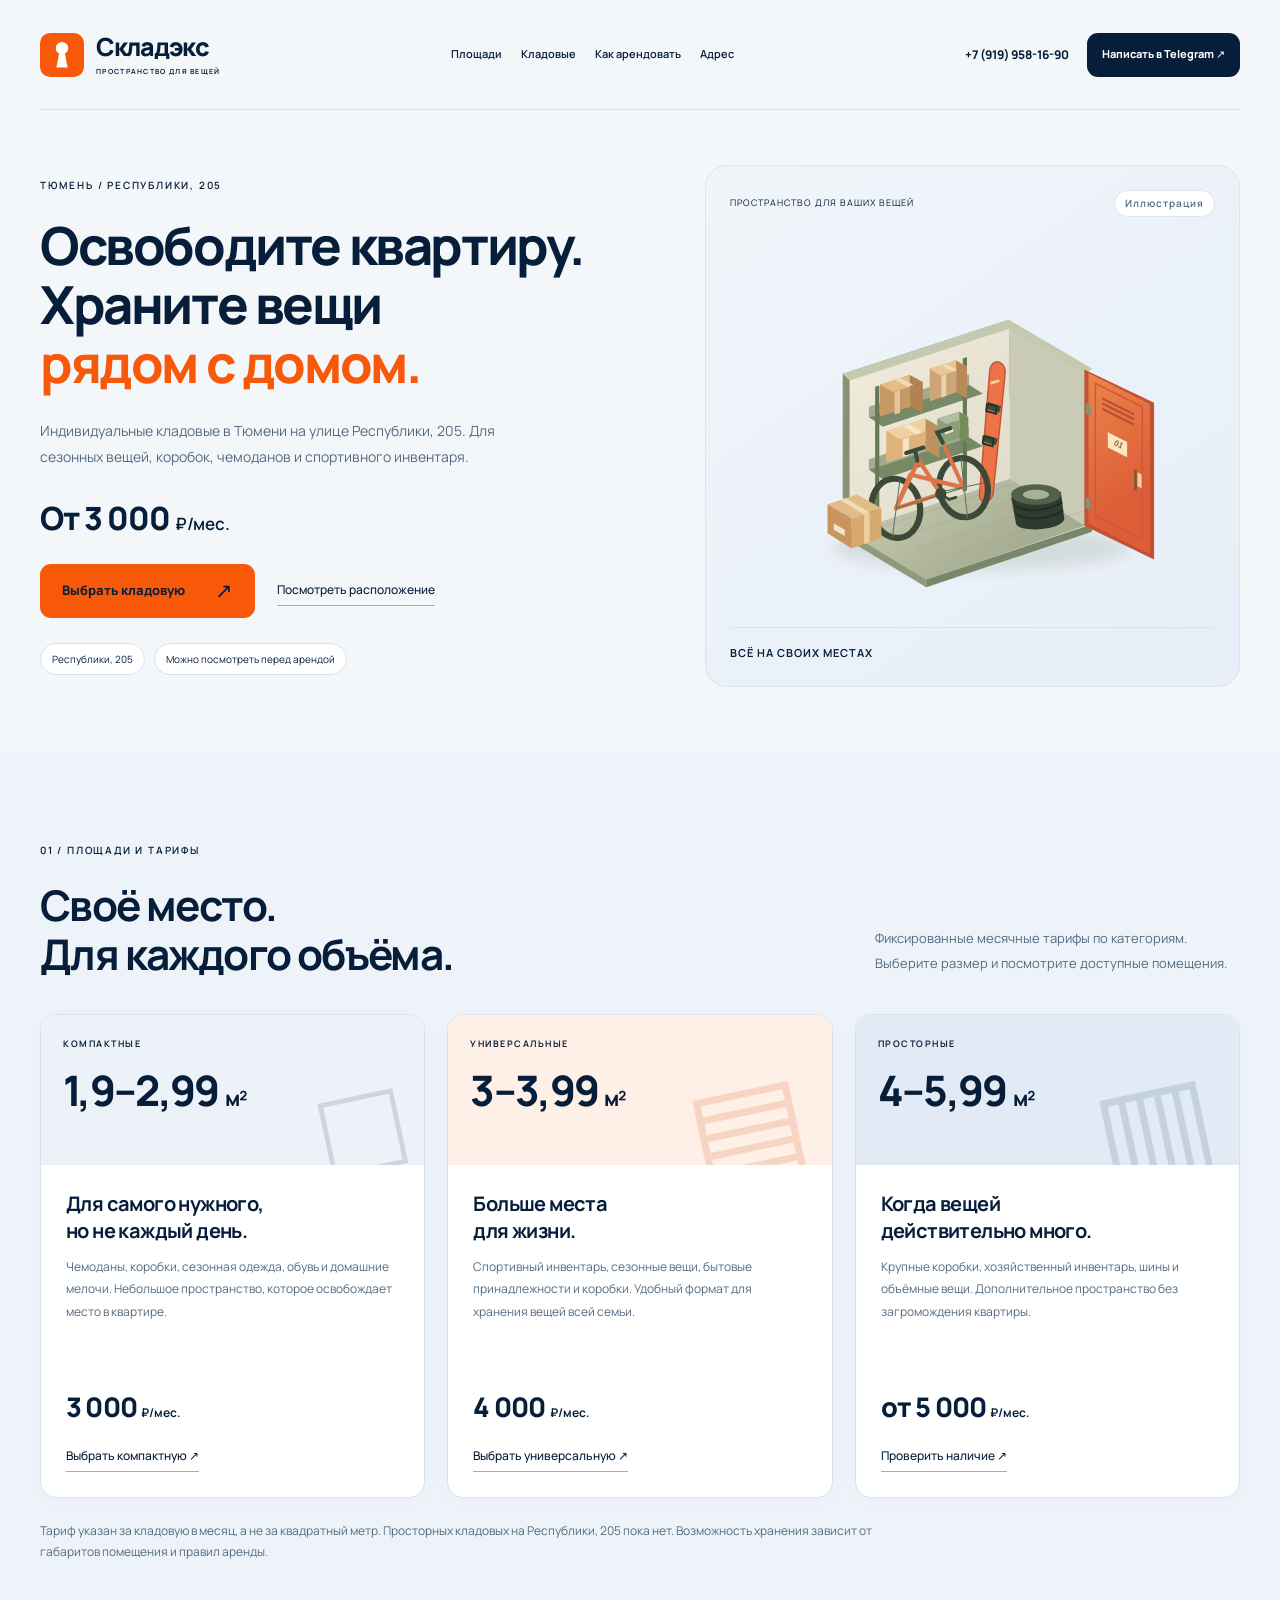
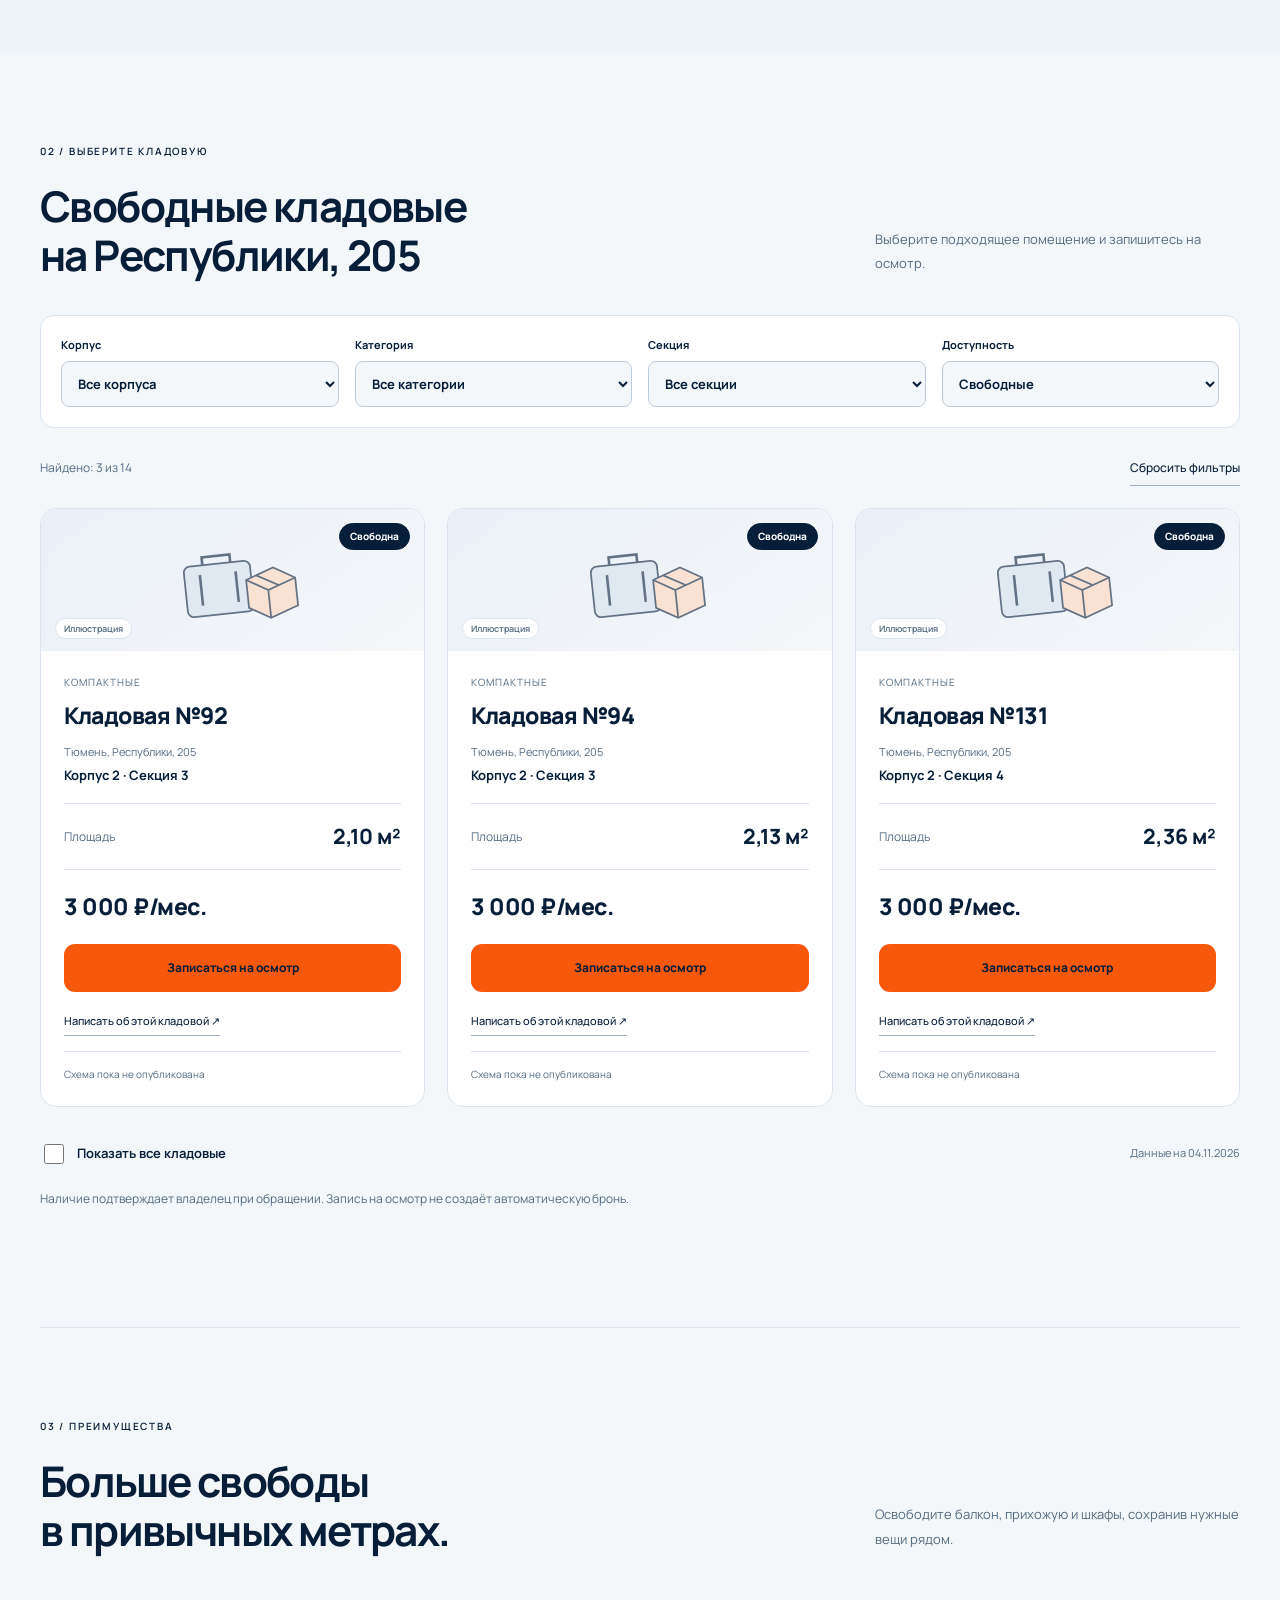
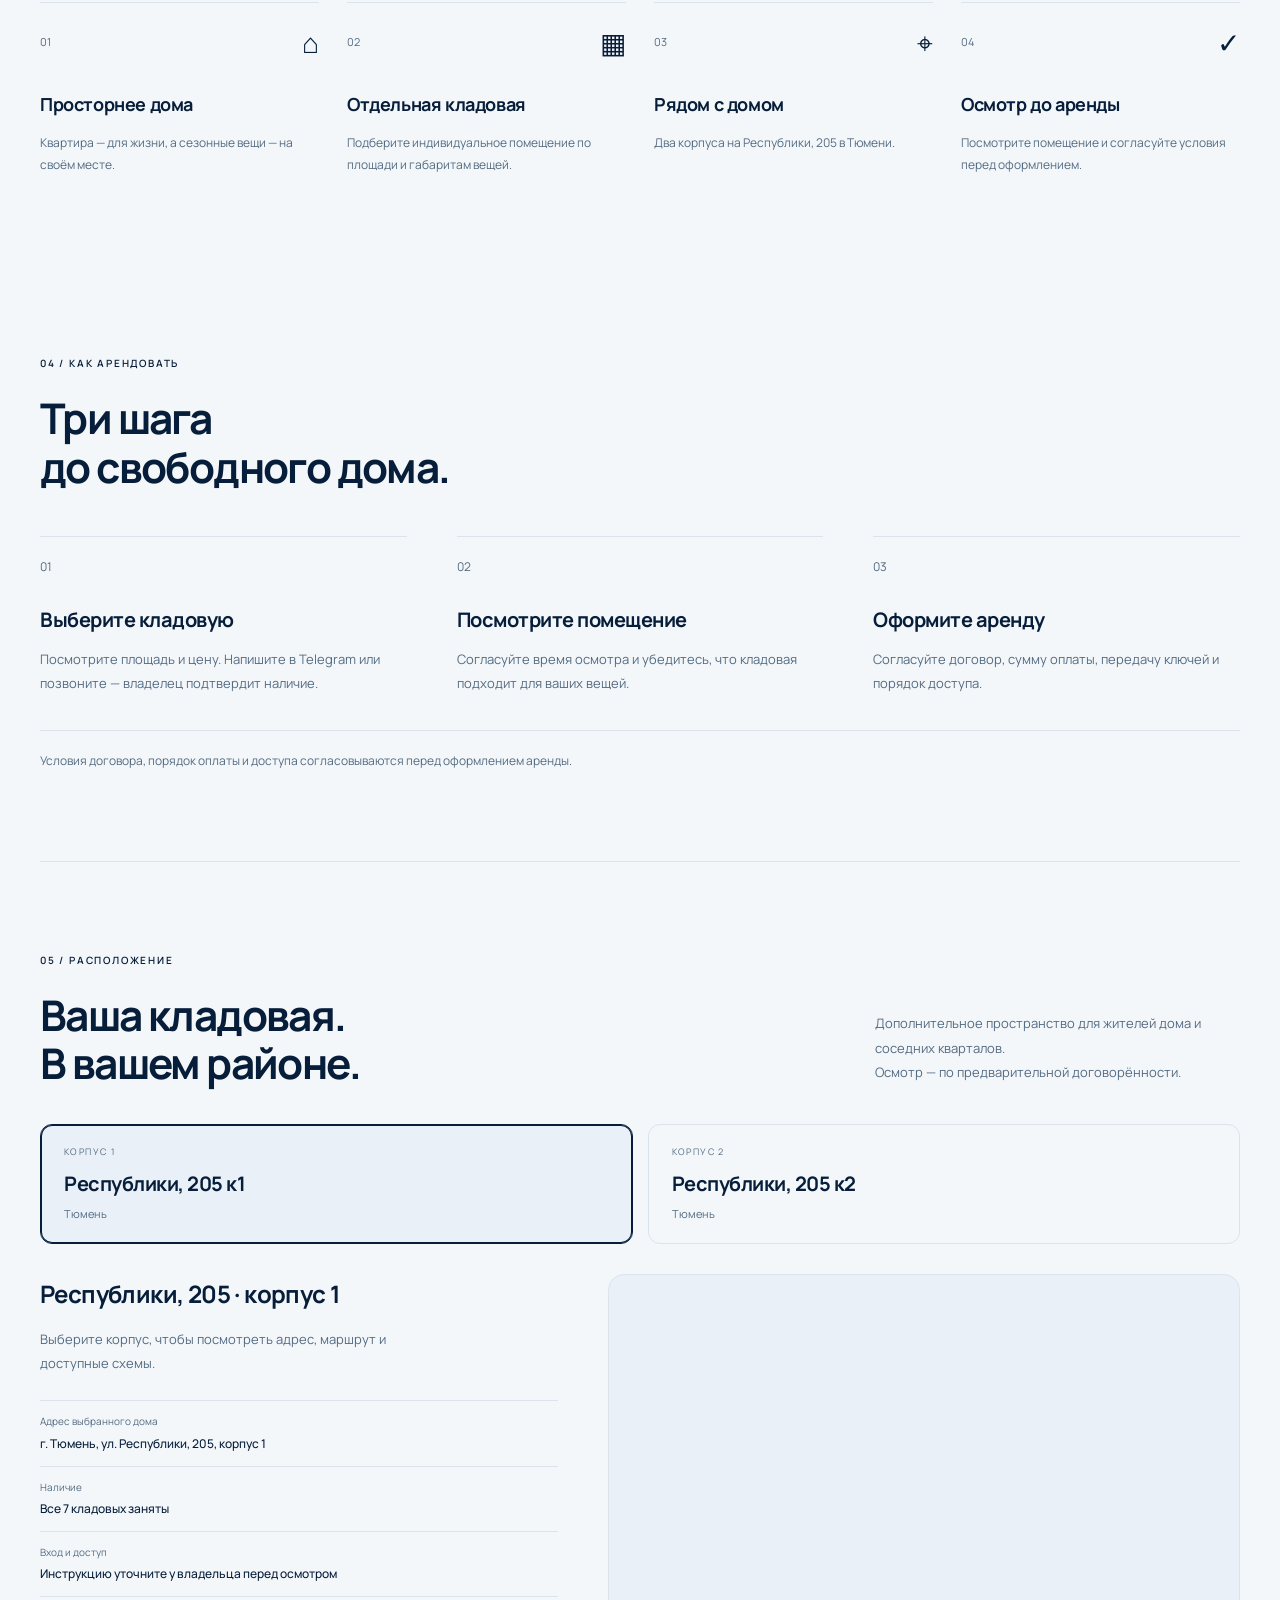
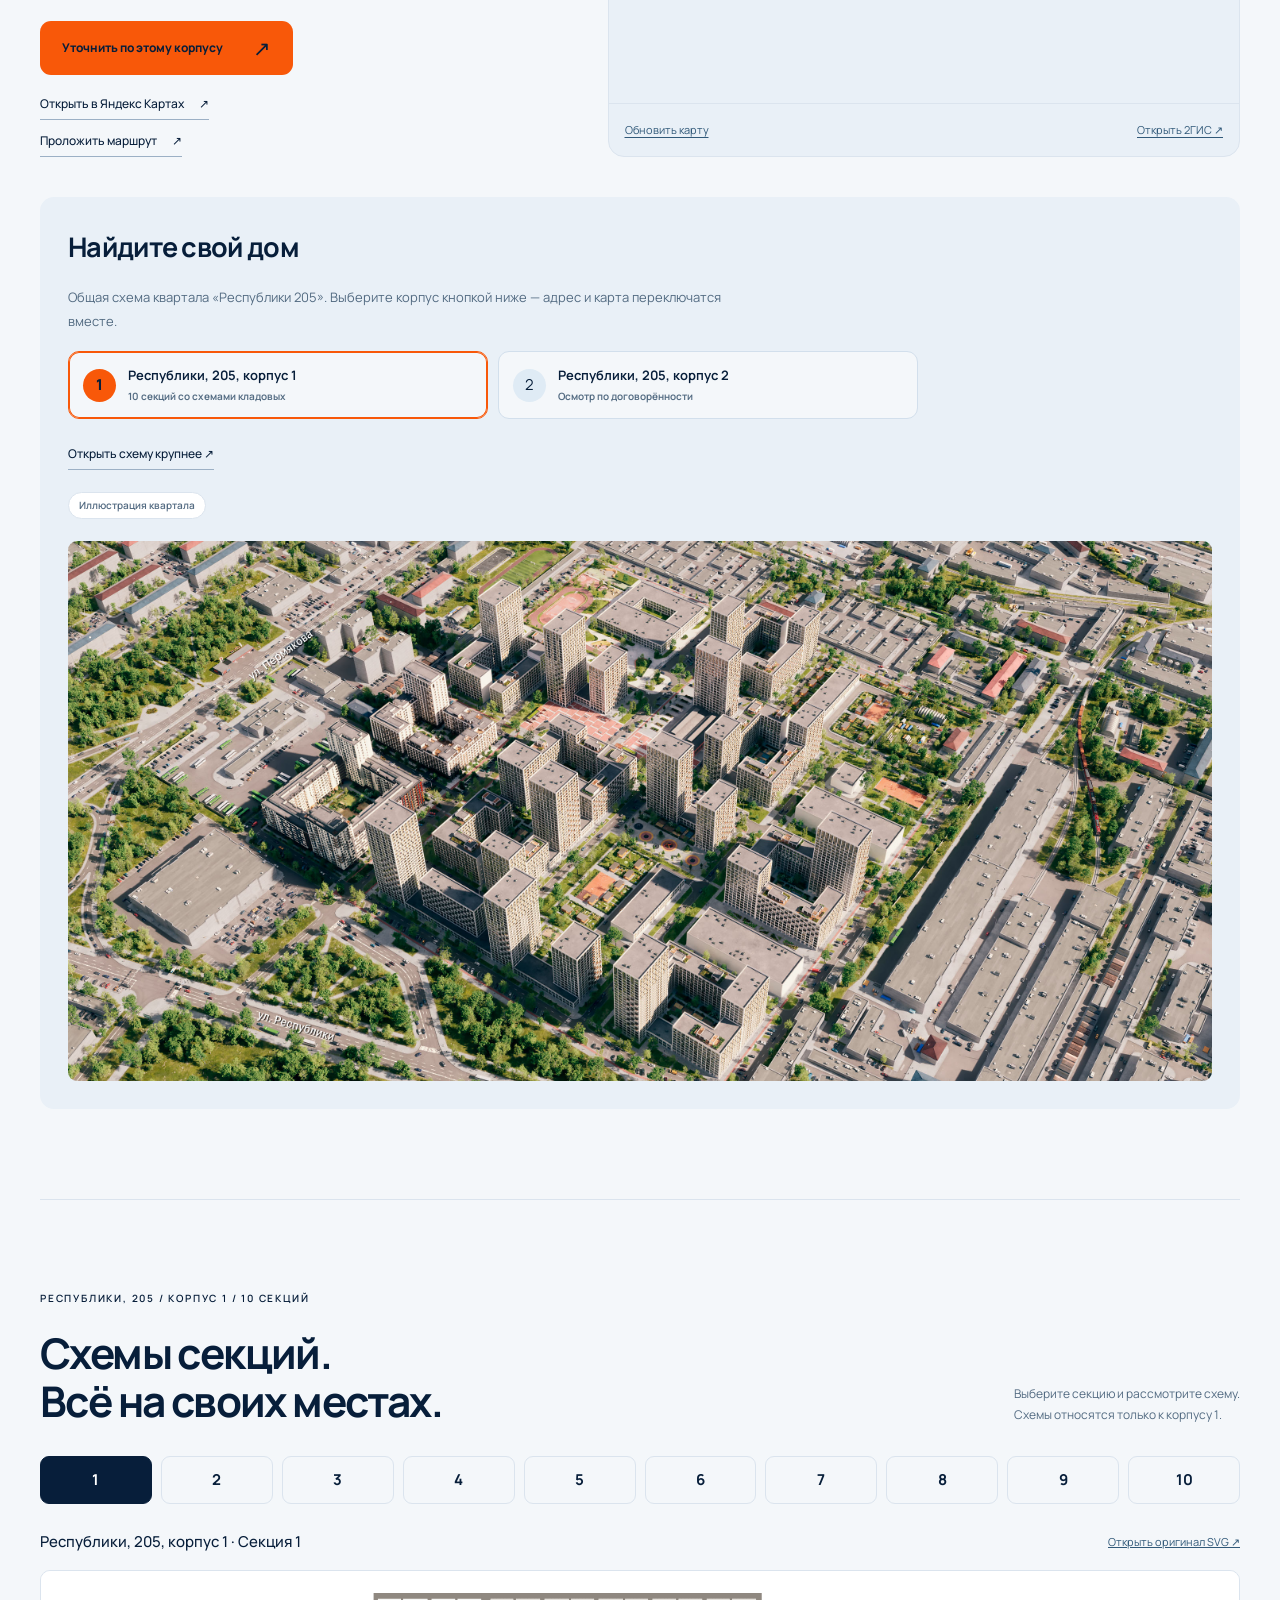
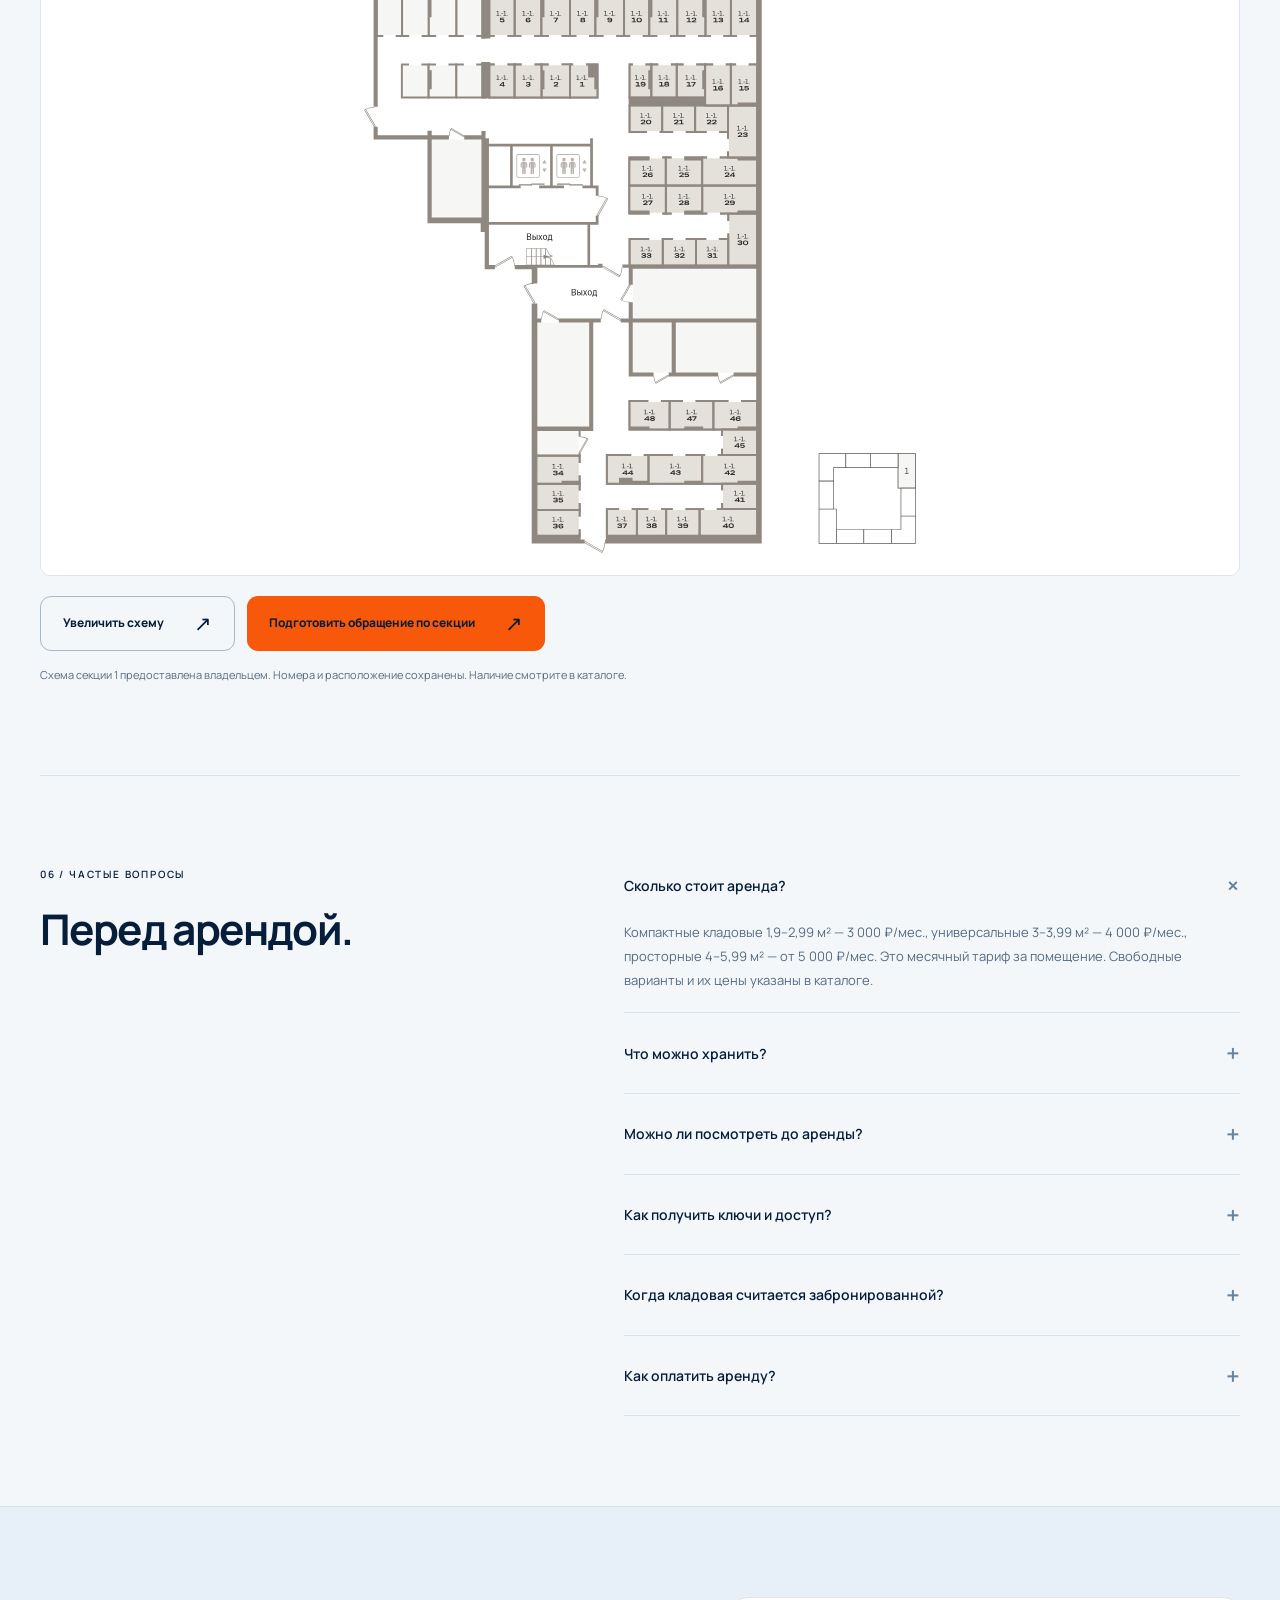
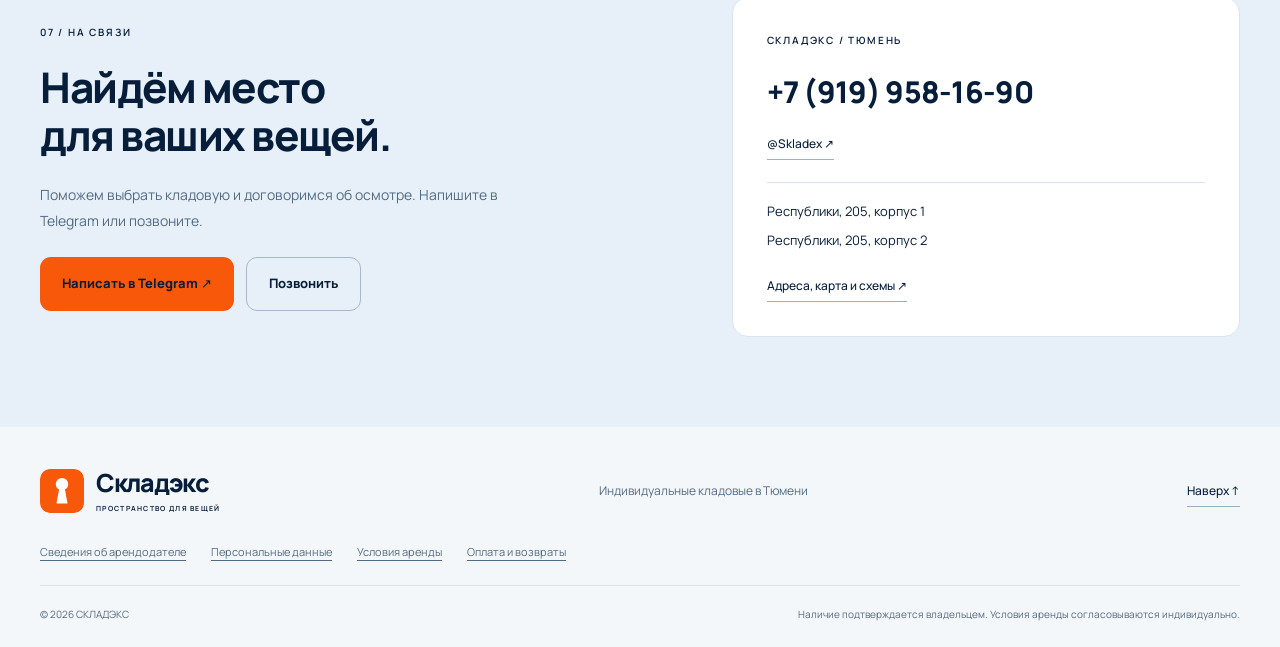
==== commit 5d7151e9: "Обновить Складэкс: каталог кладовых, тарифы и запись на осмотр" ====
--- a/index.html
+++ b/index.html
@@ -3,56 +3,78 @@
 <head>
   <meta charset="UTF-8">
   <meta name="viewport" content="width=device-width, initial-scale=1">
-  <meta name="theme-color" content="#071e3a">
-  <meta name="description" content="СКЛАДЭКС — индивидуальные кладовые в Тюмени рядом с домом. Подбор площади, схемы секций и осмотр до аренды. Цена и наличие — по запросу.">
-  <title>СКЛАДЭКС — пространство для вещей в Тюмени</title>
-  <link rel="icon" href="favicon.svg?v=skladex-brand-20261104" type="image/svg+xml">
+  <meta name="theme-color" content="#071E3A">
+  <meta name="description" content="Аренда индивидуальных кладовых в Тюмени: Республики, 205, корпуса 1 и 2. Компактные кладовые от 3 000 ₽ в месяц. Площадь, наличие, схемы секций и запись на осмотр.">
+  <title>Аренда кладовых в Тюмени на Республики, 205 — Складэкс</title>
+  <link rel="canonical" href="https://tselov.github.io/pod-bokom/">
+  <meta property="og:title" content="Складэкс — кладовые рядом с домом">
+  <meta property="og:description" content="Республики, 205, Тюмень. Выберите свободную кладовую и запишитесь на осмотр. От 3 000 ₽/мес.">
+  <meta property="og:type" content="website">
+  <meta property="og:url" content="https://tselov.github.io/pod-bokom/">
+  <meta property="og:locale" content="ru_RU">
+  <link rel="icon" href="favicon.svg" type="image/svg+xml">
   <link rel="preload" href="fonts/manrope-variable.ttf" as="font" type="font/ttf" crossorigin>
-  <link rel="stylesheet" href="styles.css?v=skladex-brand-20261104">
-  <script src="script.js?v=skladex-20261104" defer></script>
+  <link rel="stylesheet" href="styles.css?v=skladex-v11-20261104">
+  <script src="site-config.js?v=1.1" defer></script>
+  <script src="catalog-core.js?v=1.1" defer></script>
+  <script src="script.js?v=skladex-v11-20261104" defer></script>
 </head>
 <body id="top">
-  <header class="site-header wrap">
-    <a class="brand" href="#top" aria-label="СКЛАДЭКС — наверх"><img class="brand-mark" src="brand-mark.svg" width="44" height="44" alt=""><span>Складэкс<small>ПРОСТРАНСТВО ДЛЯ ВЕЩЕЙ</small></span></a>
-    <nav class="desktop-nav" aria-label="Основное меню"><a href="#advantages">Преимущества</a><a href="#areas">Площади</a><a href="#how">Как арендовать</a><a href="#location">Адрес</a><a href="#faq">FAQ</a></nav>
-    <a class="header-action" href="#inquiry">Подобрать площадь ↗</a>
+  <a class="skip-link" href="#catalog">Перейти к свободным кладовым</a>
+  <header class="site-header wrap"><a class="brand" href="#top" aria-label="Складэкс — наверх"><img class="brand-mark" src="brand-mark.svg" width="44" height="44" alt=""><span>Складэкс<small>ПРОСТРАНСТВО ДЛЯ ВЕЩЕЙ</small></span></a>
+    <nav class="desktop-nav" aria-label="Основное меню"><a href="#areas">Площади</a><a href="#catalog">Кладовые</a><a href="#how">Как арендовать</a><a href="#location">Адрес</a></nav>
+    <div class="header-contacts"><a class="header-phone" href="tel:+79199581690" data-phone>+7 (919) 958-16-90</a><a class="button button-dark header-telegram" href="https://t.me/Skladex" target="_blank" rel="noopener noreferrer" data-telegram>Написать в Telegram ↗</a></div>
     <button class="menu-toggle" aria-label="Открыть меню" aria-controls="mobile-menu" aria-expanded="false"><span></span><span></span></button>
   </header>
-  <nav class="mobile-menu wrap" id="mobile-menu" hidden aria-label="Мобильное меню"><a href="#advantages">Преимущества</a><a href="#areas">Площади</a><a href="#how">Как арендовать</a><a href="#location">Адрес</a><a href="#faq">FAQ</a><a href="#floorplan-panel">Схемы секций корпуса 1 ↗</a></nav>
+  <nav class="mobile-menu wrap" id="mobile-menu" hidden aria-label="Мобильное меню"><a href="#areas">Площади и цены</a><a href="#catalog">Свободные кладовые</a><a href="#how">Как арендовать</a><a href="#location">Адрес и карта</a><a href="#floorplan-panel">Схемы секций корпуса 1</a><a href="#faq">Частые вопросы</a><a href="https://t.me/Skladex" target="_blank" rel="noopener noreferrer" data-telegram>Написать в Telegram ↗</a></nav>
   <main>
     <section class="hero wrap" aria-labelledby="hero-title">
-      <div class="hero-copy"><p class="eyebrow" id="hero-location">ТЮМЕНЬ / РЕСПУБЛИКИ, 205</p><h1 id="hero-title">Вещам — своё место.<br>Вам — больше<br><span>пространства.</span></h1><p class="hero-description">СКЛАДЭКС — индивидуальные кладовые рядом с домом. Уберите из квартиры то, что важно сохранить, но не нужно каждый день.</p><div class="hero-actions"><a class="button button-primary" href="#areas">Выбрать площадь <span aria-hidden="true">↗</span></a><a class="text-link" href="#how">Как это работает</a></div><div class="hero-tags"><span>Сезонные и личные вещи</span><span>Осмотр до аренды</span></div></div>
-      <div class="hero-visual"><div class="visual-top"><span>ПРОСТРАНСТВО ДЛЯ ВАШИХ ВЕЩЕЙ</span><output id="hero-count" aria-live="polite">01 / 02</output></div><div class="hero-slides" aria-label="Иллюстрации кладовых"><figure class="hero-slide" data-slide="0"><img src="storage.svg" alt="Схематичная иллюстрация кладовой с коробками, велосипедом, сноубордом и шинами" width="640" height="550" fetchpriority="high" decoding="async"></figure><figure class="hero-slide" data-slide="1" hidden><img src="floorplans/republic_205-1-1.svg" alt="Оригинальная схема кладовых секции 1, корпус 1 на Республики, 205" width="3410" height="3458" loading="lazy"><figcaption>Схема секции 1 · оригинал предоставлен владельцем</figcaption></figure></div><div class="visual-bottom"><span>ВСЁ НА СВОИХ МЕСТАХ</span><div class="slide-controls" role="group" aria-label="Переключение иллюстраций"><button id="slide-prev" aria-label="Предыдущая иллюстрация">←</button><button id="slide-next" aria-label="Следующая иллюстрация">→</button></div></div></div>
+      <div class="hero-copy"><p class="eyebrow">ТЮМЕНЬ / РЕСПУБЛИКИ, 205</p><h1 id="hero-title">Освободите квартиру.<br>Храните вещи<br><span>рядом с домом.</span></h1><p class="hero-description">Индивидуальные кладовые в Тюмени на улице Республики, 205. Для сезонных вещей, коробок, чемоданов и спортивного инвентаря.</p><div class="hero-price">От 3 000 <span>₽/мес.</span></div><div class="hero-actions"><a class="button button-primary" href="#catalog">Выбрать кладовую <span aria-hidden="true">↗</span></a><a class="text-link" href="#location">Посмотреть расположение</a></div><div class="hero-tags"><span>Республики, 205</span><span>Можно посмотреть перед арендой</span></div></div>
+      <figure class="hero-visual hero-illustration"><div class="visual-top"><span>ПРОСТРАНСТВО ДЛЯ ВАШИХ ВЕЩЕЙ</span><span class="illustration-label">Иллюстрация</span></div><img src="storage.svg" alt="Иллюстрация хранения коробок, велосипеда и сезонных вещей в кладовой" width="640" height="550" fetchpriority="high"><figcaption>Всё на своих местах</figcaption></figure>
     </section>
-    <section class="order-strip wrap" aria-label="Вещи для хранения"><div><span class="eyebrow">ВСЁ НА СВОИХ МЕСТАХ</span><p>Порядок начинается<br><strong>со свободного места.</strong></p><span class="order-arrow" aria-hidden="true">↗</span></div><ul class="storage-types"><li>СЕЗОННЫЕ ВЕЩИ</li><li>ВЕЛОСИПЕДЫ</li><li>ШИНЫ</li><li>КОРОБКИ</li><li>СПОРТИВНЫЙ ИНВЕНТАРЬ</li></ul></section>
-    <section class="section wrap" id="advantages" aria-labelledby="advantages-title"><div class="section-top"><div><p class="eyebrow">01 / ПРЕИМУЩЕСТВА</p><h2 id="advantages-title">Больше свободы<br>в привычных метрах.</h2></div><p class="section-description">Кладовая помогает освободить балкон, прихожую, шкафы и рабочее пространство — без необходимости расставаться с нужными вещами.</p></div><div class="advantages-grid"><article><div class="advantage-number">01 <span aria-hidden="true">⌂</span></div><h3>Просторнее дома</h3><p>Квартира — для жизни.</p></article><article><div class="advantage-number">02 <span aria-hidden="true">▦</span></div><h3>Отдельное место</h3><p>Вещи можно разместить в индивидуальной кладовой, подходящей по площади и габаритам.</p></article><article><div class="advantage-number">03 <span aria-hidden="true">⌖</span></div><h3>Рядом с домом</h3><p>Дополнительное пространство для жителей дома и соседних кварталов.</p></article><article><div class="advantage-number">04 <span aria-hidden="true">✓</span></div><h3>Осмотр перед арендой</h3><p>Посмотрите помещение и уточните цену, порядок доступа и условия договора до оплаты.</p></article></div></section>
-    <section class="areas-section" id="areas" aria-labelledby="areas-title"><div class="section wrap"><div class="section-top"><div><p class="eyebrow">02 / ПОДБОР КЛАДОВОЙ</p><h2 id="areas-title">Место найдётся<br>для ваших планов.</h2></div><p class="section-description">Выберите ориентировочный размер. Фактические свободные помещения, точную площадь и стоимость уточним при обращении.</p></div><div class="filters" role="group" aria-label="Формат кладовой"><button class="filter active" data-filter="all" aria-pressed="true">Все форматы</button><button class="filter" data-filter="compact" aria-pressed="false">Компактные</button><button class="filter" data-filter="universal" aria-pressed="false">Универсальные</button><button class="filter" data-filter="spacious" aria-pressed="false">Просторные</button></div><div class="area-grid">
-      <article class="area-card" data-format="compact"><div class="area-visual compact"><p>КОМПАКТНЫЙ ФОРМАТ</p><strong>2–4 <span>м²</span></strong><span class="area-symbol" aria-hidden="true">□</span></div><div class="area-copy"><h3>Всё сезонное</h3><p>Коробки, чемоданы, одежда, праздничный декор и небольшие вещи.</p><div class="area-bottom"><span>Цена и наличие — по запросу</span><button class="text-link" data-inquiry data-area="compact">Уточнить ↗</button></div></div></article>
-      <article class="area-card" data-format="universal"><div class="area-visual universal"><p>УНИВЕРСАЛЬНЫЙ ФОРМАТ</p><strong>4–5 <span>м²</span></strong><span class="area-symbol" aria-hidden="true">▤</span></div><div class="area-copy"><h3>Для всей семьи</h3><p>Спортивное снаряжение, коробки, сезонные вещи и бытовые принадлежности.</p><div class="area-bottom"><span>Цена и наличие — по запросу</span><button class="text-link" data-inquiry data-area="universal">Уточнить ↗</button></div></div></article>
-      <article class="area-card" data-format="spacious"><div class="area-visual spacious"><p>ПРОСТОРНЫЙ ФОРМАТ</p><strong>5–7 <span>м²</span></strong><span class="area-symbol" aria-hidden="true">▥</span></div><div class="area-copy"><h3>Для крупных вещей</h3><p>Инвентарь, шины, домашние запасы и крупные коробки с учётом правил хранения.</p><div class="area-bottom"><span>Цена и наличие — по запросу</span><button class="text-link" data-inquiry data-area="spacious">Уточнить ↗</button></div></div></article>
-      </div><p class="format-count" id="format-count" aria-live="polite">Показано 3 формата</p><p class="catalog-note">Диапазоны площади — ориентиры для подбора, не каталог свободных помещений. Окончательные размеры, характеристики, наличие и цены подтверждаются индивидуально.</p><a class="plans-shortcut" href="#floorplan-panel"><span><strong>Уже знаете свой корпус?</strong><small>Схемы всех 10 секций корпуса 1 на Республики, 205</small></span><span aria-hidden="true">Смотреть схемы ↗</span></a></div></section>
-    <section class="section wrap how-section" id="how" aria-labelledby="how-title"><div class="section-top"><div><p class="eyebrow">03 / КАК АРЕНДОВАТЬ</p><h2 id="how-title">Три шага<br>до свободного дома.</h2></div></div><ol class="steps"><li><span>01</span><h3>Уточните варианты</h3><p>Узнайте доступные площади и актуальную стоимость.</p></li><li><span>02</span><h3>Посмотрите помещение</h3><p>Согласуйте время осмотра и проверьте удобство.</p></li><li><span>03</span><h3>Оформите аренду</h3><p>Обсудите договор, оплату, ключи и правила доступа.</p></li></ol></section>
+    <section class="areas-section" id="areas" aria-labelledby="areas-title"><div class="section wrap"><div class="section-top"><div><p class="eyebrow">01 / ПЛОЩАДИ И ТАРИФЫ</p><h2 id="areas-title">Своё место.<br>Для каждого объёма.</h2></div><p class="section-description">Фиксированные месячные тарифы по категориям. Выберите размер и посмотрите доступные помещения.</p></div><div class="area-grid">
+      <article class="area-card" data-format="compact"><div class="area-visual compact"><p>КОМПАКТНЫЕ</p><strong>1,9–2,99 <span>м²</span></strong><span class="area-symbol" aria-hidden="true">□</span></div><div class="area-copy"><h3>Для самого нужного,<br>но не каждый день.</h3><p>Чемоданы, коробки, сезонная одежда, обувь и домашние мелочи. Небольшое пространство, которое освобождает место в квартире.</p><div class="category-price">3 000 <span>₽/мес.</span></div><a class="text-link" href="#catalog" data-category-choice="compact">Выбрать компактную ↗</a></div></article>
+      <article class="area-card" data-format="universal"><div class="area-visual universal"><p>УНИВЕРСАЛЬНЫЕ</p><strong>3–3,99 <span>м²</span></strong><span class="area-symbol" aria-hidden="true">▤</span></div><div class="area-copy"><h3>Больше места<br>для жизни.</h3><p>Спортивный инвентарь, сезонные вещи, бытовые принадлежности и коробки. Удобный формат для хранения вещей всей семьи.</p><div class="category-price">4 000 <span>₽/мес.</span></div><a class="text-link" href="#catalog" data-category-choice="universal">Выбрать универсальную ↗</a></div></article>
+      <article class="area-card" data-format="spacious"><div class="area-visual spacious"><p>ПРОСТОРНЫЕ</p><strong>4–5,99 <span>м²</span></strong><span class="area-symbol" aria-hidden="true">▥</span></div><div class="area-copy"><h3>Когда вещей<br>действительно много.</h3><p>Крупные коробки, хозяйственный инвентарь, шины и объёмные вещи. Дополнительное пространство без загромождения квартиры.</p><div class="category-price">от 5 000 <span>₽/мес.</span></div><a class="text-link" href="#catalog" data-category-choice="spacious">Проверить наличие ↗</a></div></article>
+    </div><p class="catalog-note">Тариф указан за кладовую в месяц, а не за квадратный метр. Просторных кладовых на Республики, 205 пока нет. Возможность хранения зависит от габаритов помещения и правил аренды.</p></div></section>
+    <section class="section wrap catalog-section" id="catalog" aria-labelledby="catalog-title">
+      <div class="section-top"><div><p class="eyebrow">02 / ВЫБЕРИТЕ КЛАДОВУЮ</p><h2 id="catalog-title">Свободные кладовые<br>на Республики, 205</h2></div><p class="section-description">Выберите подходящее помещение и запишитесь на осмотр.</p></div>
+      <div class="catalog-filters" role="group" aria-label="Фильтры кладовых">
+        <label for="filter-building">Корпус<select id="filter-building"><option value="all">Все корпуса</option><option value="1">Корпус 1</option><option value="2">Корпус 2</option></select></label>
+        <label for="filter-category">Категория<select id="filter-category"><option value="all">Все категории</option><option value="compact">Компактные</option><option value="universal">Универсальные</option><option value="spacious">Просторные</option></select></label>
+        <label for="filter-section">Секция<select id="filter-section"><option value="all">Все секции</option></select></label>
+        <label for="filter-availability">Доступность<select id="filter-availability"><option value="available">Свободные</option><option value="all">Все кладовые</option><option value="occupied">Занятые</option></select></label>
+      </div>
+      <div class="catalog-toolbar"><p id="catalog-count" role="status" aria-live="polite">Загружаем кладовые…</p><button id="reset-filters" class="text-link" type="button">Сбросить фильтры</button></div>
+      <div class="units-grid" id="units-grid" aria-busy="true"></div>
+      <div class="catalog-empty" id="catalog-empty" hidden><h3>По этим условиям кладовых нет</h3><p>Измените фильтры или напишите нам — поможем подобрать вариант.</p><button class="button button-outline" type="button" id="empty-reset">Показать свободные</button><a class="text-link" href="https://t.me/Skladex" target="_blank" rel="noopener noreferrer" data-telegram>Спросить в Telegram ↗</a></div>
+      <div class="catalog-empty" id="catalog-error" hidden role="alert"><h3>Не удалось загрузить каталог</h3><p>Попробуйте ещё раз или уточните наличие по телефону +7 (919) 958-16-90.</p><button class="button button-outline" id="catalog-retry" type="button">Загрузить ещё раз</button></div>
+      <div class="catalog-bottom"><label class="show-all"><input id="show-all-units" type="checkbox"><span>Показать все кладовые</span></label><p id="catalog-updated">Данные на 04.11.2026</p></div>
+      <p class="catalog-note">Наличие подтверждает владелец при обращении. Запись на осмотр не создаёт автоматическую бронь.</p>
+    </section>
+    <section class="section wrap" id="advantages" aria-labelledby="advantages-title"><div class="section-top"><div><p class="eyebrow">03 / ПРЕИМУЩЕСТВА</p><h2 id="advantages-title">Больше свободы<br>в привычных метрах.</h2></div><p class="section-description">Освободите балкон, прихожую и шкафы, сохранив нужные вещи рядом.</p></div><div class="advantages-grid"><article><div class="advantage-number">01 <span aria-hidden="true">⌂</span></div><h3>Просторнее дома</h3><p>Квартира — для жизни, а сезонные вещи — на своём месте.</p></article><article><div class="advantage-number">02 <span aria-hidden="true">▦</span></div><h3>Отдельная кладовая</h3><p>Подберите индивидуальное помещение по площади и габаритам вещей.</p></article><article><div class="advantage-number">03 <span aria-hidden="true">⌖</span></div><h3>Рядом с домом</h3><p>Два корпуса на Республики, 205 в Тюмени.</p></article><article><div class="advantage-number">04 <span aria-hidden="true">✓</span></div><h3>Осмотр до аренды</h3><p>Посмотрите помещение и согласуйте условия перед оформлением.</p></article></div></section>
+    <section class="section wrap how-section" id="how" aria-labelledby="how-title"><div class="section-top"><div><p class="eyebrow">04 / КАК АРЕНДОВАТЬ</p><h2 id="how-title">Три шага<br>до свободного дома.</h2></div></div><ol class="steps"><li><span>01</span><h3>Выберите кладовую</h3><p>Посмотрите площадь и цену. Напишите в Telegram или позвоните — владелец подтвердит наличие.</p></li><li><span>02</span><h3>Посмотрите помещение</h3><p>Согласуйте время осмотра и убедитесь, что кладовая подходит для ваших вещей.</p></li><li><span>03</span><h3>Оформите аренду</h3><p>Согласуйте договор, сумму оплаты, передачу ключей и порядок доступа.</p></li></ol><p class="terms-note">Условия договора, порядок оплаты и доступа согласовываются перед оформлением аренды.</p></section>
     <section class="section wrap locations-section" id="location" aria-labelledby="location-title">
-      <div class="section-top"><div><p class="eyebrow">04 / РАСПОЛОЖЕНИЕ</p><h2 id="location-title">Ваша кладовая.<br>В вашем районе.</h2></div><p class="section-description">Дополнительное пространство для жителей дома и соседних кварталов.<br>Осмотр — по предварительной договорённости.</p></div>
+      <div class="section-top"><div><p class="eyebrow">05 / РАСПОЛОЖЕНИЕ</p><h2 id="location-title">Ваша кладовая.<br>В вашем районе.</h2></div><p class="section-description">Дополнительное пространство для жителей дома и соседних кварталов.<br>Осмотр — по предварительной договорённости.</p></div>
       <div class="building-switch" role="group" aria-label="Выберите дом">
         <button class="building-option active" data-building-choice="1" aria-pressed="true" aria-controls="location-map building-address"><span>КОРПУС 1</span><strong>Республики, 205 к1</strong><small>Тюмень</small></button>
         <button class="building-option" data-building-choice="2" aria-pressed="false" aria-controls="location-map building-address"><span>КОРПУС 2</span><strong>Республики, 205 к2</strong><small>Тюмень</small></button>
       </div>
       <div class="location-grid">
-        <div class="location-copy"><h3 id="building-heading">Республики, 205 · корпус 1</h3><p>Дополнительное пространство для жителей дома и соседних кварталов. Осмотр возможен по предварительной договорённости.</p><div class="location-details"><div><span>Адрес выбранного дома</span><strong id="building-address" aria-live="polite">г. Тюмень, ул. Республики, 205, корпус 1</strong></div><div><span>Осмотр</span><strong>По предварительной договорённости</strong></div><div><span>Вход и доступ</span><strong>Инструкцию уточните у владельца перед осмотром</strong></div></div><button class="button button-primary" id="building-request" data-request data-building="1">Подготовить обращение <span aria-hidden="true">↗</span></button><a class="text-button map-external" id="map-external" href="https://yandex.ru/maps/?text=Тюмень%2C%20улица%20Республики%2C%20205%2C%20корпус%201" target="_blank" rel="noopener noreferrer">Открыть в Яндекс Картах <span aria-hidden="true">↗</span></a><a class="text-button map-external" id="map-route" href="https://yandex.ru/maps/?rtext=~57.12774%2C65.59686&amp;rtt=auto" target="_blank" rel="noopener noreferrer">Проложить маршрут <span aria-hidden="true">↗</span></a></div>
+        <div class="location-copy"><h3 id="building-heading">Республики, 205 · корпус 1</h3><p>Выберите корпус, чтобы посмотреть адрес, маршрут и доступные схемы.</p><div class="location-details"><div><span>Адрес выбранного дома</span><strong id="building-address" aria-live="polite">г. Тюмень, ул. Республики, 205, корпус 1</strong></div><div><span>Наличие</span><strong id="building-availability">Все 7 кладовых заняты</strong></div><div><span>Вход и доступ</span><strong>Инструкцию уточните у владельца перед осмотром</strong></div></div><p class="plans-unavailable" id="plans-unavailable" hidden>Схемы корпуса 2 пока не опубликованы. Секции свободных кладовых указаны в каталоге.</p><button class="button button-primary" id="building-request" data-request data-building="1">Уточнить по этому корпусу <span aria-hidden="true">↗</span></button><a class="text-button map-external" id="map-external" href="https://yandex.ru/maps/?text=Тюмень%2C%20улица%20Республики%2C%20205%2C%20корпус%201" target="_blank" rel="noopener noreferrer">Открыть в Яндекс Картах <span aria-hidden="true">↗</span></a><a class="text-button map-external" id="map-route" href="https://yandex.ru/maps/?rtext=~57.12774%2C65.59686&amp;rtt=auto" target="_blank" rel="noopener noreferrer">Проложить маршрут <span aria-hidden="true">↗</span></a></div>
         <div class="map-card">
           <iframe id="location-map" title="Карта: Тюмень, улица Республики, 205, корпус 1" src="https://yandex.ru/map-widget/v1/?mode=search&amp;ol=geo&amp;ouri=ymapsbm1%3A%2F%2Fgeo%3Fdata%3DCgo2NTkwNjYyMjQyEkPQoNC-0YHRgdC40Y8sINCi0Y7QvNC10L3RjCwg0YPQu9C40YbQsCDQoNC10YHQv9GD0LHQu9C40LrQuCwgMjA10LoxIgoNlzGDQhXOgmRC&amp;ll=65.59686%2C57.12774&amp;z=17" referrerpolicy="no-referrer-when-downgrade" allowfullscreen></iframe>
           <div class="map-footer"><p id="map-status" role="status" aria-live="polite">Загружаем карту…</p><div class="map-options"><button id="map-retry" class="map-link" type="button">Обновить карту</button><a id="map-backup" class="map-link" href="https://2gis.ru/tyumen/search/Тюмень%2C%20Республики%2C%20205%20к1" target="_blank" rel="noopener noreferrer">Открыть 2ГИС ↗</a></div></div>
         </div>
       </div>
-      <!-- Метки и границы домов подтверждены владельцем. -->
+      <!-- Исходная схема квартала сохранена без перерисовки. -->
       <figure class="building-photo building-photo-wide" id="building-photo">
         <div class="photo-heading"><h3>Найдите свой дом</h3><p>Общая схема квартала «Республики 205». Выберите корпус кнопкой ниже — адрес и карта переключатся вместе.</p><div class="photo-address-list"><button class="photo-address active" data-building-choice="1" aria-pressed="true" aria-controls="location-map building-address"><span>1</span><strong>Республики, 205, корпус 1<small>10 секций со схемами кладовых</small></strong></button><button class="photo-address" data-building-choice="2" aria-pressed="false" aria-controls="location-map building-address"><span>2</span><strong>Республики, 205, корпус 2<small>Осмотр по договорённости</small></strong></button></div><a class="text-button" href="neighborhood-plan.jpg" target="_blank" rel="noopener noreferrer">Открыть схему крупнее ↗</a></div>
-        <div class="building-photo-stage" id="building-photo-stage"><a href="neighborhood-plan.jpg" target="_blank" rel="noopener noreferrer" aria-label="Открыть полную схему квартала Республики 205"><img src="neighborhood-plan.jpg" alt="Общая схема жилого квартала Республики 205 в Тюмени: расположение домов между улицами Республики и Пермякова" width="2880" height="1360" loading="lazy" decoding="async"></a></div>
+        <span class="illustration-label">Иллюстрация квартала</span><div class="building-photo-stage" id="building-photo-stage"><a href="neighborhood-plan.jpg" target="_blank" rel="noopener noreferrer" aria-label="Открыть полную схему квартала Республики 205"><img src="neighborhood-plan.jpg" alt="Общая схема жилого квартала Республики 205 в Тюмени: расположение домов между улицами Республики и Пермякова" width="2880" height="1360" loading="lazy" decoding="async"></a></div>
       </figure>
     </section>
       <section class="floorplan-panel section wrap" id="floorplan-panel" aria-labelledby="plans-title">
-        <div class="floorplan-header"><div><p class="eyebrow">РЕСПУБЛИКИ, 205 / КОРПУС 1 / 10 СЕКЦИЙ</p><h2 id="plans-title">Схемы секций.<br>Всё на своих местах.</h2></div><p>Выберите секцию и рассмотрите схему.<br>Наличие и стоимость уточните у владельца.</p></div>
+        <div class="floorplan-header"><div><p class="eyebrow">РЕСПУБЛИКИ, 205 / КОРПУС 1 / 10 СЕКЦИЙ</p><h2 id="plans-title">Схемы секций.<br>Всё на своих местах.</h2></div><p>Выберите секцию и рассмотрите схему.<br>Схемы относятся только к корпусу 1.</p></div>
         <div class="section-picker" role="group" aria-label="Секции корпуса 1">
           <button class="section-button active" data-section-choice="1" aria-pressed="true" aria-controls="floorplan-stage floorplan-heading" aria-label="Секция 1">1</button>
           <button class="section-button" data-section-choice="2" aria-pressed="false" aria-controls="floorplan-stage floorplan-heading" aria-label="Секция 2">2</button>
@@ -69,12 +91,24 @@
         <div class="floorplan-stage" id="floorplan-stage"><button class="plan-preview-button" data-plan-open aria-label="Увеличить схему секции 1"><img id="floorplan-preview" src="floorplans/republic_205-1-1.svg" alt="Схема расположения кладовых в секции 1, Республики, 205, корпус 1" width="3410" height="3458" loading="lazy"></button></div>
         <p class="image-error" id="floorplan-error" role="alert" hidden>Схема не загрузилась. Попробуйте выбрать секцию ещё раз или откройте оригинал SVG по ссылке выше.</p>
         <div class="floorplan-actions"><button class="button button-outline" data-plan-open>Увеличить схему <span aria-hidden="true">↗</span></button><button class="button button-primary" id="section-request" data-request data-building="1" data-section="1">Подготовить обращение по секции <span aria-hidden="true">↗</span></button></div>
-        <p id="floorplan-caption">Схема секции 1 предоставлена владельцем. Номера и расположение сохранены. Выбор секции не создаёт бронь.</p>
+        <p id="floorplan-caption">Схема секции 1 предоставлена владельцем. Номера и расположение сохранены. Наличие смотрите в каталоге.</p>
       </section>
-    <section class="section wrap faq-section" id="faq" aria-labelledby="faq-title"><div><p class="eyebrow">05 / ЧАСТЫЕ ВОПРОСЫ</p><h2 id="faq-title">Всё, что важно<br>перед арендой.</h2></div><div class="faq-list"><details open><summary>Что можно хранить в кладовой?<span aria-hidden="true">+</span></summary><p>Коробки, сезонную одежду, чемоданы и другие бытовые вещи. Возможность хранения шин, велосипедов, крупного инвентаря и предметов с особыми требованиями нужно согласовать заранее. Опасные и запрещённые договором вещи хранить нельзя.</p></details><details><summary>Можно ли посмотреть кладовую до аренды?<span aria-hidden="true">+</span></summary><p>Да. Согласуйте осмотр, уточните расположение конкретного помещения и проверьте его размеры.</p></details><details><summary>Сколько стоит аренда?<span aria-hidden="true">+</span></summary><p>Стоимость зависит от площади и условий конкретного помещения. Актуальную цену и наличие нужно подтвердить перед оформлением.</p></details><details><summary>Как получить доступ и ключи?<span aria-hidden="true">+</span></summary><p>Правила доступа, выдачу ключей и режим работы согласуют при оформлении договора.</p></details><details><summary>Можно ли забронировать онлайн?<span aria-hidden="true">+</span></summary><p>Пока нет. Этот сайт помогает выбрать формат и подготовить обращение. Бронирование подтверждается владельцем отдельно.</p></details></div></section>
-    <section class="inquiry-section" id="inquiry" aria-labelledby="inquiry-title"><div class="section wrap inquiry-grid"><div><p class="eyebrow">ЕСТЬ ВОПРОСЫ?</p><h2 id="inquiry-title">Найдём место<br>для ваших вещей.</h2><p class="inquiry-description">Укажите ориентировочную площадь и что собираетесь хранить. Получите готовое сообщение — его можно скопировать и отправить владельцу.</p></div><form id="inquiry-form"><label for="inquiry-area">Какая площадь интересует?</label><select id="inquiry-area"><option value="help">Помогите выбрать</option><option value="compact">Компактная · 2–4 м²</option><option value="universal">Универсальная · 4–5 м²</option><option value="spacious">Просторная · 5–7 м²</option></select><label for="inquiry-items">Что планируете хранить?</label><textarea id="inquiry-items" rows="3" maxlength="1000" placeholder="Например: четыре шины, сноуборд и несколько коробок"></textarea><p class="inquiry-context" id="inquiry-context"></p><button class="button button-dark" type="button" id="copy-inquiry" disabled>Скопировать текст обращения <span aria-hidden="true">↗</span></button><p class="form-note">Данные не отправляются с сайта. Контакты для связи появятся после их подтверждения владельцем.</p><div class="inquiry-result" id="inquiry-result" hidden><label for="inquiry-message">Готовое обращение</label><textarea id="inquiry-message" rows="8" readonly></textarea><p id="copy-status" role="status" aria-live="polite"></p></div></form></div></section>
+
+    <section class="section wrap faq-section" id="faq" aria-labelledby="faq-title"><div><p class="eyebrow">06 / ЧАСТЫЕ ВОПРОСЫ</p><h2 id="faq-title">Перед арендой.</h2></div><div class="faq-list">
+      <details open><summary>Сколько стоит аренда?<span aria-hidden="true">+</span></summary><p>Компактные кладовые 1,9–2,99 м² — 3 000 ₽/мес., универсальные 3–3,99 м² — 4 000 ₽/мес., просторные 4–5,99 м² — от 5 000 ₽/мес. Это месячный тариф за помещение. Свободные варианты и их цены указаны в каталоге.</p></details>
+      <details><summary>Что можно хранить?<span aria-hidden="true">+</span></summary><p>Коробки, чемоданы, сезонную одежду и бытовые вещи с учётом правил аренды. Хранение шин, велосипедов, крупного инвентаря и вещей с особыми требованиями согласуйте заранее. Вещи должны подходить по габаритам. Опасные и запрещённые договором предметы хранить нельзя.</p></details>
+      <details><summary>Можно ли посмотреть до аренды?<span aria-hidden="true">+</span></summary><p>Да. Выберите свободную кладовую и нажмите «Записаться на осмотр». Владелец подтвердит наличие и согласует время.</p></details>
+      <details><summary>Как получить ключи и доступ?<span aria-hidden="true">+</span></summary><p>Условия договора, порядок оплаты и доступа согласовываются перед оформлением аренды.</p></details>
+      <details><summary>Когда кладовая считается забронированной?<span aria-hidden="true">+</span></summary><p>Только после подтверждения владельцем. Выбор помещения, открытие Telegram и отправка сообщения сами по себе не создают бронь.</p></details>
+      <details><summary>Как оплатить аренду?<span aria-hidden="true">+</span></summary><p>Порядок и сумму первого платежа согласуйте после подтверждения наличия и условий договора. Оплата на сайте пока не подключена.</p></details>
+    </div></section>
+    <section class="inquiry-section" id="inquiry" aria-labelledby="inquiry-title"><div class="section wrap contact-grid"><div><p class="eyebrow">07 / НА СВЯЗИ</p><h2 id="inquiry-title">Найдём место<br>для ваших вещей.</h2><p class="inquiry-description">Поможем выбрать кладовую и договоримся об осмотре. Напишите в Telegram или позвоните.</p><div class="contact-actions"><a class="button button-primary" href="https://t.me/Skladex" target="_blank" rel="noopener noreferrer" data-telegram>Написать в Telegram ↗</a><a class="button button-outline" href="tel:+79199581690" data-phone>Позвонить</a></div></div><div class="contact-card"><p class="eyebrow">СКЛАДЭКС / ТЮМЕНЬ</p><a class="contact-phone" href="tel:+79199581690" data-phone>+7 (919) 958-16-90</a><a class="text-link" href="https://t.me/Skladex" target="_blank" rel="noopener noreferrer" data-telegram>@Skladex ↗</a><div class="contact-addresses"><p>Республики, 205, корпус 1</p><p>Республики, 205, корпус 2</p></div><a class="text-link" href="#location">Адреса, карта и схемы ↗</a></div></div></section>
   </main>
-  <footer class="footer wrap"><div class="footer-top"><a class="brand" href="#top"><img class="brand-mark" src="brand-mark.svg" width="44" height="44" alt=""><span>Складэкс<small>ПРОСТРАНСТВО ДЛЯ ВЕЩЕЙ</small></span></a><p>Кладовые в Тюмени</p><a class="text-link" href="#top">Наверх ↑</a></div><div class="footer-bottom"><span>© <span id="year">2026</span> СКЛАДЭКС</span><p>Площади представлены для ориентира. Цены и наличие — по запросу.</p></div></footer>
+  <footer class="footer wrap"><div class="footer-top"><a class="brand" href="#top" aria-label="Складэкс — наверх"><img class="brand-mark" src="brand-mark.svg" width="44" height="44" alt=""><span>Складэкс<small>ПРОСТРАНСТВО ДЛЯ ВЕЩЕЙ</small></span></a><p>Индивидуальные кладовые в Тюмени</p><a class="text-link" href="#top">Наверх ↑</a></div><nav class="legal-links" aria-label="Документы"><a href="documents.html#landlord">Сведения об арендодателе</a><a href="documents.html#privacy">Персональные данные</a><a href="documents.html#rental">Условия аренды</a><a href="documents.html#payment">Оплата и возвраты</a></nav><div class="footer-bottom"><span>© <span id="year">2026</span> СКЛАДЭКС</span><p>Наличие подтверждается владельцем. Условия аренды согласовываются индивидуально.</p></div></footer>
+  <nav class="mobile-contact-bar" aria-label="Быстрая связь"><a href="tel:+79199581690" data-phone>Позвонить</a><a href="https://t.me/Skladex" target="_blank" rel="noopener noreferrer" data-telegram>Написать ↗</a></nav>
+  <dialog id="contact-dialog" class="contact-dialog" aria-labelledby="contact-dialog-title">
+    <button class="dialog-close" type="button" aria-label="Закрыть обращение">×</button><p class="eyebrow">ЗАПИСЬ НА ОСМОТР</p><h2 id="contact-dialog-title">Договоримся об осмотре</h2><p id="contact-dialog-details"></p><label for="contact-message">Ваше обращение</label><textarea id="contact-message" rows="6" readonly></textarea><div class="contact-dialog-actions"><a id="unit-telegram" class="button button-primary" href="https://t.me/Skladex" target="_blank" rel="noopener noreferrer">Продолжить в Telegram ↗</a><button id="copy-message" class="button button-outline" type="button">Скопировать текст</button><a href="tel:+79199581690" class="text-link" data-phone>Позвонить владельцу</a></div><p id="contact-copy-status" role="status" aria-live="polite"></p><p class="form-note">Проверьте текст и отправьте его в Telegram. Если приложение не подставит сообщение, скопируйте его здесь и вставьте в чат @Skladex. Наличие и время осмотра подтверждает владелец.</p>
+  </dialog>
   <dialog id="plan-dialog" class="plan-dialog" aria-labelledby="plan-dialog-title">
     <button class="dialog-close" aria-label="Закрыть схему">×</button>
     <p class="eyebrow">РЕСПУБЛИКИ, 205, КОРПУС 1</p><h2 id="plan-dialog-title">Секция 1 · Схема кладовых</h2>
@@ -82,6 +116,6 @@
     <div class="plan-viewport" id="plan-viewport" tabindex="0" aria-label="Схема кладовых. После увеличения используйте прокрутку или клавиши со стрелками."><div class="plan-canvas" id="plan-canvas"><img id="plan-image" src="floorplans/republic_205-1-1.svg" alt="Схема кладовых секции 1" width="3410" height="3458"></div></div>
     <p class="plan-viewer-hint">Кнопки + и − меняют масштаб. Увеличенную схему можно прокручивать пальцем, мышью или стрелками клавиатуры.</p>
   </dialog>
-  <noscript><p class="noscript-note">Для фильтров, выбора корпуса и секции, увеличения схем и копирования обращения включите JavaScript. Тексты, адреса и оригинал первой схемы доступны без него.</p></noscript>
+  <noscript><p class="noscript-note wrap">Для каталога и фильтров включите JavaScript. Уточнить свободные кладовые и записаться на осмотр можно по телефону <a href="tel:+79199581690">+7 (919) 958-16-90</a> или в <a href="https://t.me/Skladex">Telegram @Skladex</a>. Схема первой секции и карта доступны выше.</p></noscript>
 </body>
 </html>
--- a/styles.css
+++ b/styles.css
@@ -24,3 +24,19 @@
 body{font-synthesis:none;-webkit-font-smoothing:antialiased}.brand{font-family:Manrope,Arial,sans-serif;font-size:25px;font-weight:800;letter-spacing:-1.3px;color:var(--ink);gap:12px}.brand img.brand-mark{display:block;flex:0 0 44px;width:44px;height:44px;padding:0;border-radius:10px;background:transparent}.brand small{font-size:7px;font-weight:650;letter-spacing:1.3px;margin-top:7px}.hero h1{font-weight:750;letter-spacing:-2.8px}.section h2{font-weight:700;letter-spacing:-1.6px}.hero h1 span{color:var(--accent)}h3,h4{font-weight:650}.desktop-nav{font-weight:600}.header-action{font-weight:650}.button{font-family:Manrope,Arial,sans-serif;font-weight:750;border-radius:11px}.button-primary{background:var(--accent);color:var(--ink)}.button-primary:hover{background:#f24e00;color:var(--ink)}.button-dark:hover{background:#153c60}.button-outline{border-color:#a5b8cc}.text-link:hover,.text-button:hover{color:#b54208;border-color:var(--accent)}.hero-visual{border:1px solid #dae4ef;border-radius:22px;background:linear-gradient(145deg,#f0f5fa,#e7eef7)}.hero-tags span{background:#fff;border-color:#d8e2ed}.slide-controls button{background:#fff;color:var(--ink)}.order-strip strong{font-weight:700}.storage-types li{color:#315979;font-weight:650}.advantages-grid h3,.steps h3,.area-copy h3{font-weight:700}.advantage-number>span{color:var(--ink)}.area-card{border-radius:16px;box-shadow:0 5px 24px #071e3a05}.area-visual strong{font-weight:750;letter-spacing:-2.5px}.area-visual p{font-weight:650}.area-bottom .text-link{font-weight:700}.filter{font-weight:600}.plans-shortcut{border:1px solid #cad8e7;border-radius:12px}.plans-shortcut strong{font-weight:700}.plans-shortcut>span:last-child{font-weight:650}.building-option{border-radius:12px}.building-option strong{font-weight:700}.building-option.active{border-color:var(--ink);box-shadow:inset 0 0 0 1px var(--ink)}.photo-address{border-radius:11px}.photo-address strong{font-weight:650}.photo-address.active>span{color:var(--ink);font-weight:800}.section-button{font-weight:700;border-radius:9px}.photo-heading h3{font-weight:700}.location-copy h3{font-weight:700}.map-card{border-radius:16px}.inquiry-section{background:#e7f0f8;border-top:1px solid #d3e1ee}.inquiry-grid h2{color:var(--ink)}form select,form textarea{border-color:#b8cadc;background:#fff;border-radius:10px}form label{font-weight:650}.form-note{color:#4d667f}.inquiry-grid .button-dark{background:var(--ink)}.faq-list summary{font-weight:600}.plan-dialog{border-radius:18px}.plan-dialog h2{font-weight:700}.plan-tools button,.plan-tools>a{font-weight:600}.footer-top .brand small{font-size:7px}
 @media(max-width:760px){.brand{font-size:23px;gap:10px}.brand img.brand-mark{width:40px;height:40px;flex-basis:40px}.brand small{font-size:6.5px;letter-spacing:1.05px}.hero h1{font-weight:750;letter-spacing:-1.8px}.section h2{font-weight:700;letter-spacing:-1px}.hero-visual{border-radius:18px}.button{font-size:12px}.area-card{border-radius:14px}.photo-address strong{font-size:12px}}
 @media(max-width:380px){.brand{font-size:21px}.brand small{font-size:6px;letter-spacing:.9px}.brand img.brand-mark{width:36px;height:36px;flex-basis:36px}.hero h1{font-size:33px;letter-spacing:-1.4px}}
+
+/* Каталог и реальные контакты — версия 1.1. */
+.skip-link{position:fixed;top:10px;left:16px;z-index:20;background:var(--ink);color:#fff;padding:12px 18px;border-radius:8px;transform:translateY(-160%)}
+.skip-link:focus{transform:translateY(0)}
+.header-contacts{display:flex;align-items:center;gap:18px;flex-shrink:0}.header-phone{font-size:12px;font-weight:750;white-space:nowrap}.header-telegram{font-size:11px;min-height:44px;padding:12px 15px;white-space:nowrap}.desktop-nav{gap:19px;font-size:11px}
+.hero{grid-template-columns:1.08fr .92fr;gap:36px;padding-block:55px 65px}.hero h1{font-size:clamp(35px,4.1vw,57px);line-height:1.12;letter-spacing:-2.4px}.hero-description{font-size:14px;max-width:520px}.hero-price{font-size:32px;line-height:1.3;font-weight:800;letter-spacing:-1px;margin:24px 0}.hero-price>span{font-size:17px;letter-spacing:0;font-weight:600}.hero-actions{gap:22px;flex-wrap:wrap}.hero-actions>.text-link{font-size:12px}.hero-tags{display:flex;flex-wrap:wrap;gap:9px;margin-top:25px}.hero-tags span{font-size:10px}
+.hero-illustration{margin:0;padding:24px;align-self:stretch;display:flex;flex-direction:column;justify-content:space-between;min-width:0}.hero-illustration>img{width:100%;height:auto;max-height:380px;object-fit:contain;margin:15px 0}.hero-illustration>figcaption{border-top:1px solid var(--line);padding-top:16px;font-size:11px;font-weight:650;text-transform:uppercase;letter-spacing:1px}.visual-top{align-items:center;gap:12px;font-size:9px}.illustration-label{font-size:10px;line-height:1.5;background:#fff;border:1px solid var(--line);border-radius:30px;padding:5px 10px;font-weight:600;color:var(--muted);width:fit-content;white-space:nowrap}.building-photo-wide{position:relative}.building-photo-wide>.illustration-label{grid-row:2;margin:0}.building-photo-wide .building-photo-stage{grid-row:3}
+.area-visual{height:150px;padding:22px}.area-visual strong{font-size:42px;letter-spacing:-1.7px}.area-visual strong>span{font-size:21px}.area-copy{padding:25px;display:flex;flex-direction:column;flex:1}.area-card{display:flex;flex-direction:column}.area-copy h3{font-size:20px;line-height:1.35;min-height:54px}.area-copy>p{font-size:12px;line-height:1.85;min-height:110px}.category-price{font-size:27px;line-height:1.4;font-weight:800;letter-spacing:-.8px;margin-top:auto;margin-bottom:15px}.category-price>span{font-size:12px;font-weight:650;letter-spacing:0}.area-copy>.text-link{width:fit-content}.areas-section .catalog-note{margin:22px 0 0}.catalog-note{font-size:12px;line-height:1.8;color:var(--muted)}
+.catalog-section{border-bottom:1px solid var(--line)}.catalog-filters{display:grid;grid-template-columns:repeat(4,minmax(0,1fr));gap:16px;background:#fff;border:1px solid var(--line);border-radius:14px;padding:20px}.catalog-filters label{display:grid;gap:7px;font-size:11px;font-weight:700}.catalog-filters select{width:100%;min-width:0;min-height:46px;padding:10px 30px 10px 12px;border:1px solid #bccbd9;border-radius:8px;background:var(--paper);font-size:13px}.catalog-toolbar{display:flex;align-items:center;justify-content:space-between;gap:20px;padding:22px 0}.catalog-toolbar p{font-size:12px;margin:0;color:var(--muted)}.catalog-toolbar .text-link{font-size:12px;min-height:36px}.units-grid{display:grid;grid-template-columns:repeat(3,minmax(0,1fr));gap:22px}.unit-card{min-width:0;border:1px solid var(--line);border-radius:16px;background:#fff;overflow:hidden}.unit-media{height:142px;background:linear-gradient(145deg,#eaf0f7,#f5f7fa);position:relative;overflow:hidden;display:grid;place-items:center}.unit-media>img{width:100%;height:100%;object-fit:cover}.unit-pictogram{color:var(--ink);font-size:80px;line-height:1;transform:rotate(-6deg);opacity:.6}.unit-pictogram svg{width:140px;height:105px;display:block}.unit-media .illustration-label{position:absolute;left:14px;bottom:12px;font-size:9px;padding:3px 8px}.unit-status{position:absolute;right:14px;top:14px;border:1px solid #cbd6e1;background:#f4f7fa;color:var(--muted);padding:4px 10px;border-radius:30px;font-size:10px;font-weight:750}.unit-status.available{background:var(--ink);color:#fff;border-color:var(--ink)}.unit-copy{padding:23px}.unit-category{font-size:10px;text-transform:uppercase;color:var(--muted);letter-spacing:1px;margin-bottom:10px}.unit-copy h3{font-size:23px;font-weight:800;letter-spacing:-.5px;line-height:1.3;margin-bottom:12px}.unit-address{font-size:11px;color:var(--muted);margin-bottom:4px}.unit-position{font-size:13px;font-weight:700;margin-bottom:17px}.unit-specs{margin:0;padding:15px 0;border-top:1px solid var(--line);border-bottom:1px solid var(--line)}.unit-specs>div{display:flex;justify-content:space-between;align-items:center;gap:12px}.unit-specs dt{font-size:12px;color:var(--muted)}.unit-specs dd{margin:0;font-size:21px;font-weight:750;white-space:nowrap}.unit-price{font-size:23px;font-weight:800;letter-spacing:-.5px;margin:18px 0}.unit-inspect{width:100%;justify-content:center;font-size:12px;padding:14px 10px;min-height:48px}.button:disabled{background:#edf1f5;color:#647487;border:1px solid var(--line);cursor:not-allowed;transform:none}.unit-chat{font-size:11px;margin-top:15px}.unit-plan{font-size:10px;color:var(--muted);border-top:1px solid var(--line);padding-top:14px;margin-top:15px}.unit-plan .text-link{font-size:11px;color:var(--ink)}.unit-occupied .unit-media{background:#eef1f5}.unit-occupied .unit-price{font-size:18px;color:var(--muted);line-height:1.8}.catalog-bottom{display:flex;justify-content:space-between;align-items:center;gap:18px;margin:25px 0 12px}.catalog-bottom>p{font-size:11px;color:var(--muted);margin:0}.show-all{display:flex;align-items:center;gap:10px;font-size:13px;font-weight:650;cursor:pointer;min-height:44px}.show-all input{width:20px;height:20px;accent-color:var(--ink);cursor:pointer;flex-shrink:0}.catalog-empty{background:#e9f0f7;border:1px dashed #aabed1;border-radius:14px;padding:35px;margin:10px 0 22px}.catalog-empty h3{font-size:22px;margin-bottom:10px}.catalog-empty p{font-size:13px;max-width:600px;color:var(--muted)}.catalog-empty .text-link{margin-left:20px}.terms-note{font-size:12px;color:var(--muted);border-top:1px solid var(--line);padding-top:20px;margin:35px 0 0}.plans-unavailable{border-left:3px solid var(--accent);padding:9px 14px;background:#fff;font-size:12px!important;color:var(--ink)!important}.building-photo-wide .photo-heading>p{margin-bottom:18px}
+.contact-grid{display:grid;grid-template-columns:1.1fr .9fr;gap:70px;align-items:center}.contact-grid h2{font-weight:750;letter-spacing:-1.5px}.inquiry-description{font-size:14px;line-height:1.9;max-width:470px;color:var(--muted);margin:22px 0}.contact-actions{display:flex;gap:12px;flex-wrap:wrap}.contact-card{background:#fff;border:1px solid var(--line);border-radius:16px;padding:34px;display:flex;flex-direction:column;align-items:flex-start}.contact-card .eyebrow{margin-bottom:18px}.contact-phone{font-size:clamp(20px,2.5vw,30px);font-weight:800;letter-spacing:-.7px;white-space:nowrap}.contact-card>.text-link{margin-top:12px}.contact-addresses{border-top:1px solid var(--line);width:100%;padding-top:18px;margin-top:22px}.contact-addresses p{font-size:13px;margin-bottom:8px}.legal-links{display:flex;gap:12px 25px;flex-wrap:wrap;padding-bottom:24px;font-size:11px;color:var(--muted)}.legal-links a{text-decoration:underline;text-underline-offset:4px}.footer-bottom p{max-width:600px}.mobile-contact-bar{display:none}
+.contact-dialog{width:min(620px,calc(100% - 28px));max-height:90dvh;margin:auto;padding:32px;border:1px solid var(--line);border-radius:18px;background:var(--paper);color:var(--ink);overflow:auto}.contact-dialog::backdrop{background:#071e3a99;backdrop-filter:blur(3px)}.contact-dialog .eyebrow{font-size:9px;padding-right:35px}.contact-dialog h2{font-size:30px;letter-spacing:-1px;line-height:1.2;font-weight:750;margin-bottom:14px}.contact-dialog>p:not(.eyebrow){font-size:12px;color:var(--muted);line-height:1.8}.contact-dialog label{font-size:12px;font-weight:700;display:block;margin-bottom:8px}.contact-dialog textarea{width:100%;border:1px solid #b8cadc;border-radius:10px;background:#fff;padding:15px;font-size:14px;line-height:1.8;resize:vertical;min-height:180px}.contact-dialog-actions{display:flex;flex-wrap:wrap;gap:12px;margin-top:18px}.contact-dialog-actions .button{font-size:12px;gap:10px;justify-content:center;flex:1;min-width:200px}.contact-dialog-actions>.text-link{width:fit-content;min-height:40px}.contact-dialog #contact-copy-status{color:var(--ink);font-weight:600;margin-top:16px}.contact-dialog .dialog-close{min-width:44px;min-height:44px}.contact-dialog .form-note{font-size:11px;margin-top:12px}.document-page{max-width:850px;padding-block:45px 70px}.document-page h1{font-size:clamp(31px,5vw,48px);line-height:1.2;letter-spacing:-1.6px}.document-page section{margin-top:30px;padding:26px;background:#fff;border:1px solid var(--line);border-radius:14px}.document-page h2{font-size:25px;font-weight:750;letter-spacing:-.7px;margin-bottom:18px}.document-page p,.document-page li{font-size:14px;line-height:1.9}.document-page .text-link{font-size:13px}.document-status{font-size:11px!important;color:var(--muted)}
+@media(max-width:1200px){.header-contacts{gap:12px}.desktop-nav{gap:13px}.header-phone{font-size:11px}.header-telegram{font-size:10px;padding:10px 12px}}
+@media(min-width:761px) and (max-width:1100px){.site-header{gap:18px}.desktop-nav{display:none}.menu-toggle{display:flex;flex-direction:column;justify-content:center;gap:6px;width:40px;height:44px;background:transparent;padding:7px;flex-shrink:0}.menu-toggle span{display:block;width:25px;height:2px;background:var(--ink)}.header-contacts{margin-left:auto}.hero{gap:25px}.hero h1{font-size:43px;letter-spacing:-1.7px}.hero-actions{gap:16px}.hero-actions .button{font-size:12px}.area-visual strong{font-size:34px}.area-copy{padding:21px}.area-copy>p{min-height:140px}.units-grid{gap:16px}.unit-copy{padding:18px}.unit-price{font-size:21px}.unit-inspect{font-size:10px}.unit-chat{font-size:10px}.contact-grid{gap:35px}.contact-card{padding:25px}}
+@media(max-width:760px){body{padding-bottom:calc(74px + env(safe-area-inset-bottom))}.section{padding-block:52px}.site-header{height:86px;gap:12px}.header-contacts{margin-left:auto}.header-phone{font-size:10px}.header-telegram{display:none}.menu-toggle{margin-left:0;flex-shrink:0}.hero{grid-template-columns:1fr;gap:28px;padding-block:35px 45px}.hero h1{font-size:clamp(35px,7.8vw,51px);letter-spacing:-1.6px}.hero-price{font-size:29px;margin:22px 0}.hero-actions{gap:15px}.hero-actions .button{font-size:12px;gap:18px}.hero-actions>.text-link{font-size:11px;min-height:44px}.hero-tags span{font-size:9px}.hero-illustration{padding:20px;max-width:600px}.hero-illustration>img{max-height:300px;margin-block:10px}.visual-top{font-size:8px;letter-spacing:.3px}.illustration-label{font-size:9px}.area-grid{grid-template-columns:1fr;gap:16px}.area-visual{height:140px;padding:22px}.area-visual strong{font-size:44px}.area-copy{padding:23px}.area-copy h3{min-height:0;font-size:21px}.area-copy>p{min-height:0;font-size:13px;margin-bottom:17px}.area-copy h3 br{display:none}.category-price{font-size:29px;margin-bottom:12px}.catalog-note{font-size:11px}.catalog-filters{grid-template-columns:1fr 1fr;gap:14px 10px;padding:16px}.catalog-filters label{font-size:10px}.catalog-filters select{font-size:12px;padding-left:9px;min-height:46px}.catalog-toolbar{padding:17px 0}.catalog-toolbar .text-link{font-size:11px}.units-grid{grid-template-columns:1fr;gap:18px}.unit-media{height:132px}.unit-copy{padding:23px}.unit-copy h3{font-size:24px}.unit-price{font-size:26px}.unit-inspect{font-size:13px;min-height:50px}.unit-chat{font-size:12px;min-height:40px}.unit-plan{font-size:11px}.unit-plan .text-link{font-size:12px;min-height:35px}.catalog-bottom{align-items:flex-start;flex-direction:column;gap:7px;margin-top:19px}.show-all{font-size:13px}.catalog-bottom>p{font-size:10px}.catalog-empty{padding:23px}.catalog-empty h3{font-size:20px}.catalog-empty .text-link{margin-left:0;margin-top:10px}.contact-grid{grid-template-columns:1fr;gap:28px}.contact-card{padding:26px}.contact-phone{font-size:26px}.contact-actions{gap:10px}.contact-actions .button{font-size:12px}.contact-dialog{padding:27px 20px 22px}.contact-dialog h2{font-size:27px}.contact-dialog textarea{font-size:16px;min-height:210px}.contact-dialog-actions{gap:10px}.contact-dialog-actions .button{width:100%;flex:auto;font-size:12px;min-height:48px}.legal-links{gap:12px 20px;flex-direction:column;font-size:11px}.footer-top{align-items:flex-start}.mobile-contact-bar{display:grid;grid-template-columns:1fr 1fr;position:fixed;bottom:0;left:0;right:0;z-index:5;padding:10px 16px calc(10px + env(safe-area-inset-bottom));gap:10px;border-top:1px solid var(--line);background:#f4f7faf5;backdrop-filter:blur(12px)}.mobile-contact-bar a{display:flex;justify-content:center;align-items:center;min-height:44px;font-size:13px;font-weight:750;border-radius:9px;background:var(--ink);color:#fff}.mobile-contact-bar a:last-child{background:var(--accent);color:var(--ink)}.document-page{padding-top:30px}.document-page section{padding:22px}.document-page h2{font-size:23px}}
+@media(min-width:560px) and (max-width:760px){.area-grid{grid-template-columns:repeat(3,minmax(0,1fr));gap:12px}.area-visual{padding:16px;height:117px}.area-visual strong{font-size:27px;letter-spacing:-1px}.area-visual strong>span{font-size:15px}.area-copy{padding:16px}.area-copy h3{font-size:16px;min-height:65px}.area-copy>p{font-size:11px;min-height:165px}.category-price{font-size:22px}.category-price>span{font-size:10px}.area-copy>.text-link{font-size:10px}.units-grid{grid-template-columns:1fr 1fr;gap:15px}.unit-copy{padding:18px}.unit-price{font-size:23px}.unit-inspect{font-size:11px}.unit-chat{font-size:10px}.unit-copy h3{font-size:22px}}
+@media(max-width:390px){.header-phone{font-size:9px}.site-header{gap:8px}.brand{font-size:20px;gap:8px}.brand img.brand-mark{width:34px;height:34px;flex-basis:34px}.brand small{font-size:5.8px;letter-spacing:.7px}.hero h1{font-size:33px;letter-spacing:-1.5px}.hero-tags span{font-size:8px}.hero-actions{gap:10px}.hero-actions .button{padding-inline:15px;font-size:11px}.hero-actions>.text-link{font-size:10px}.contact-phone{font-size:23px}.catalog-filters{padding:12px}.catalog-filters select{font-size:11px}.contact-dialog{padding-inline:17px}}
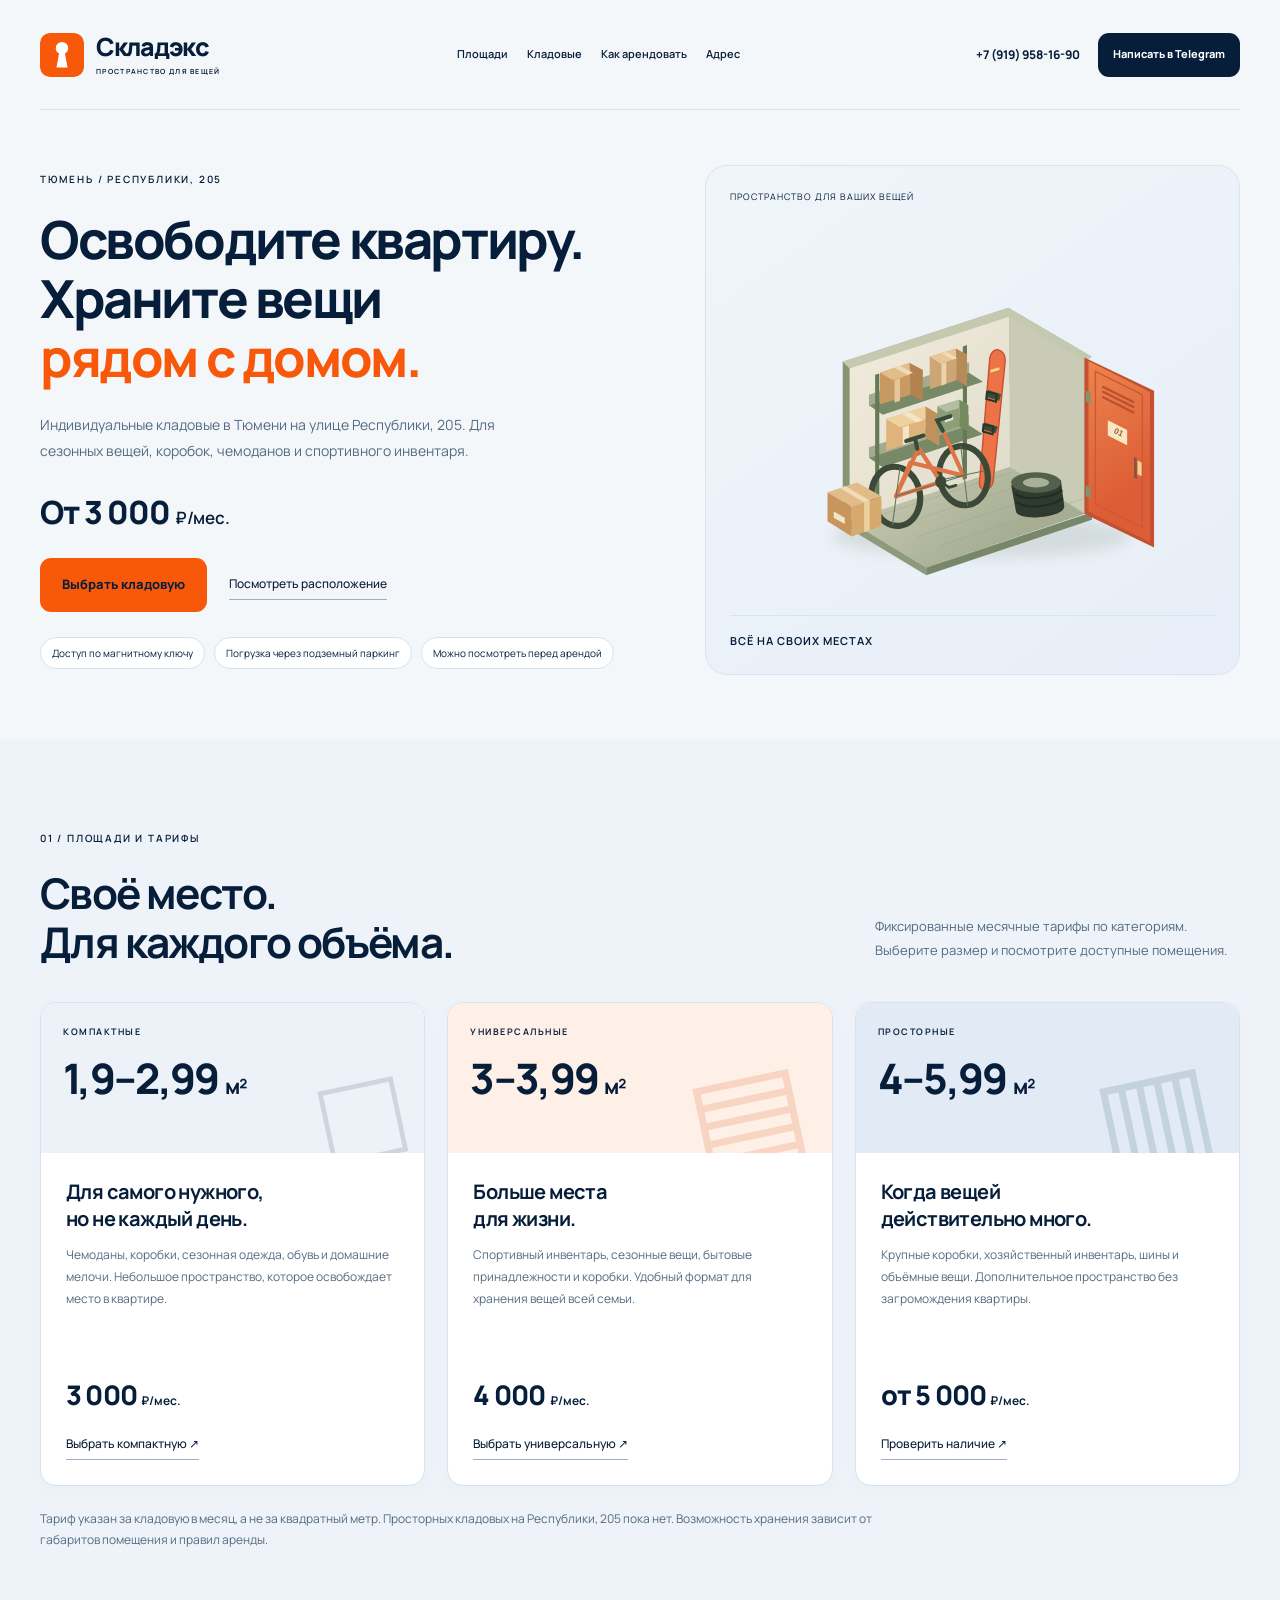
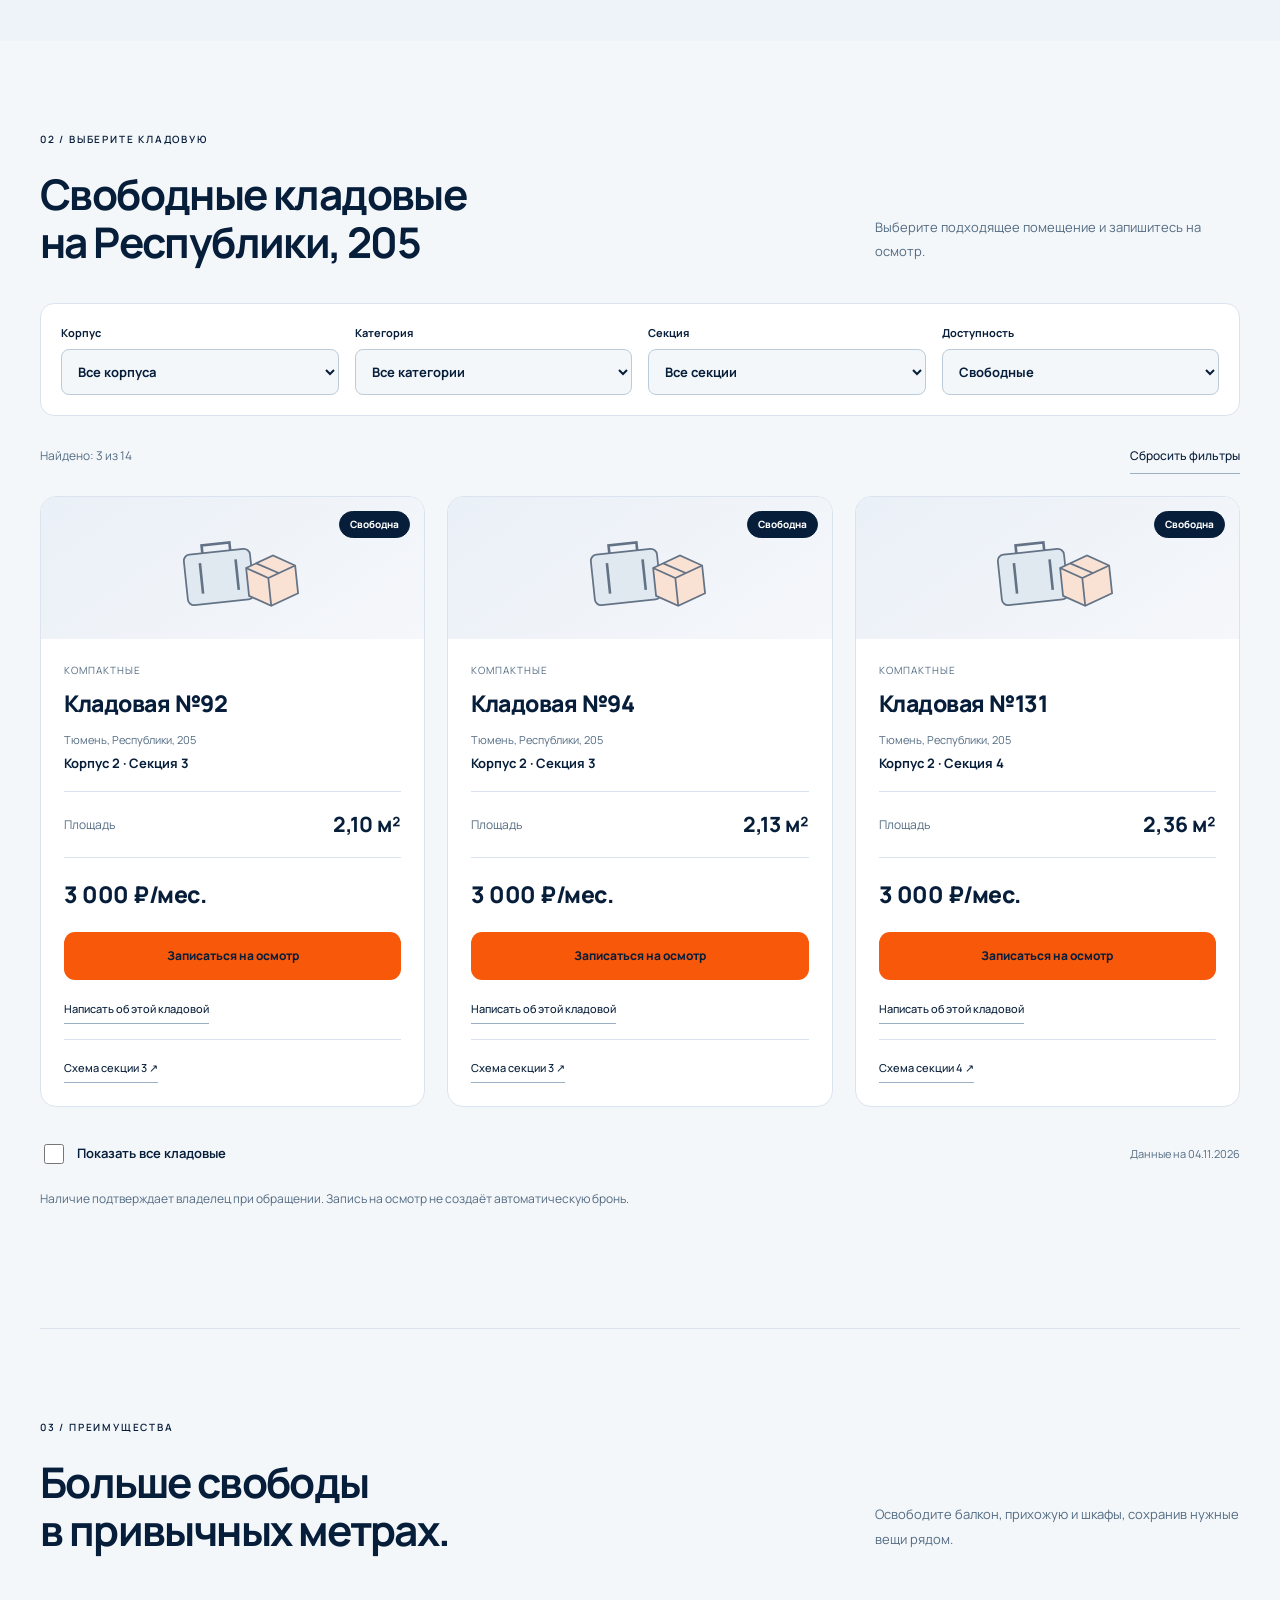
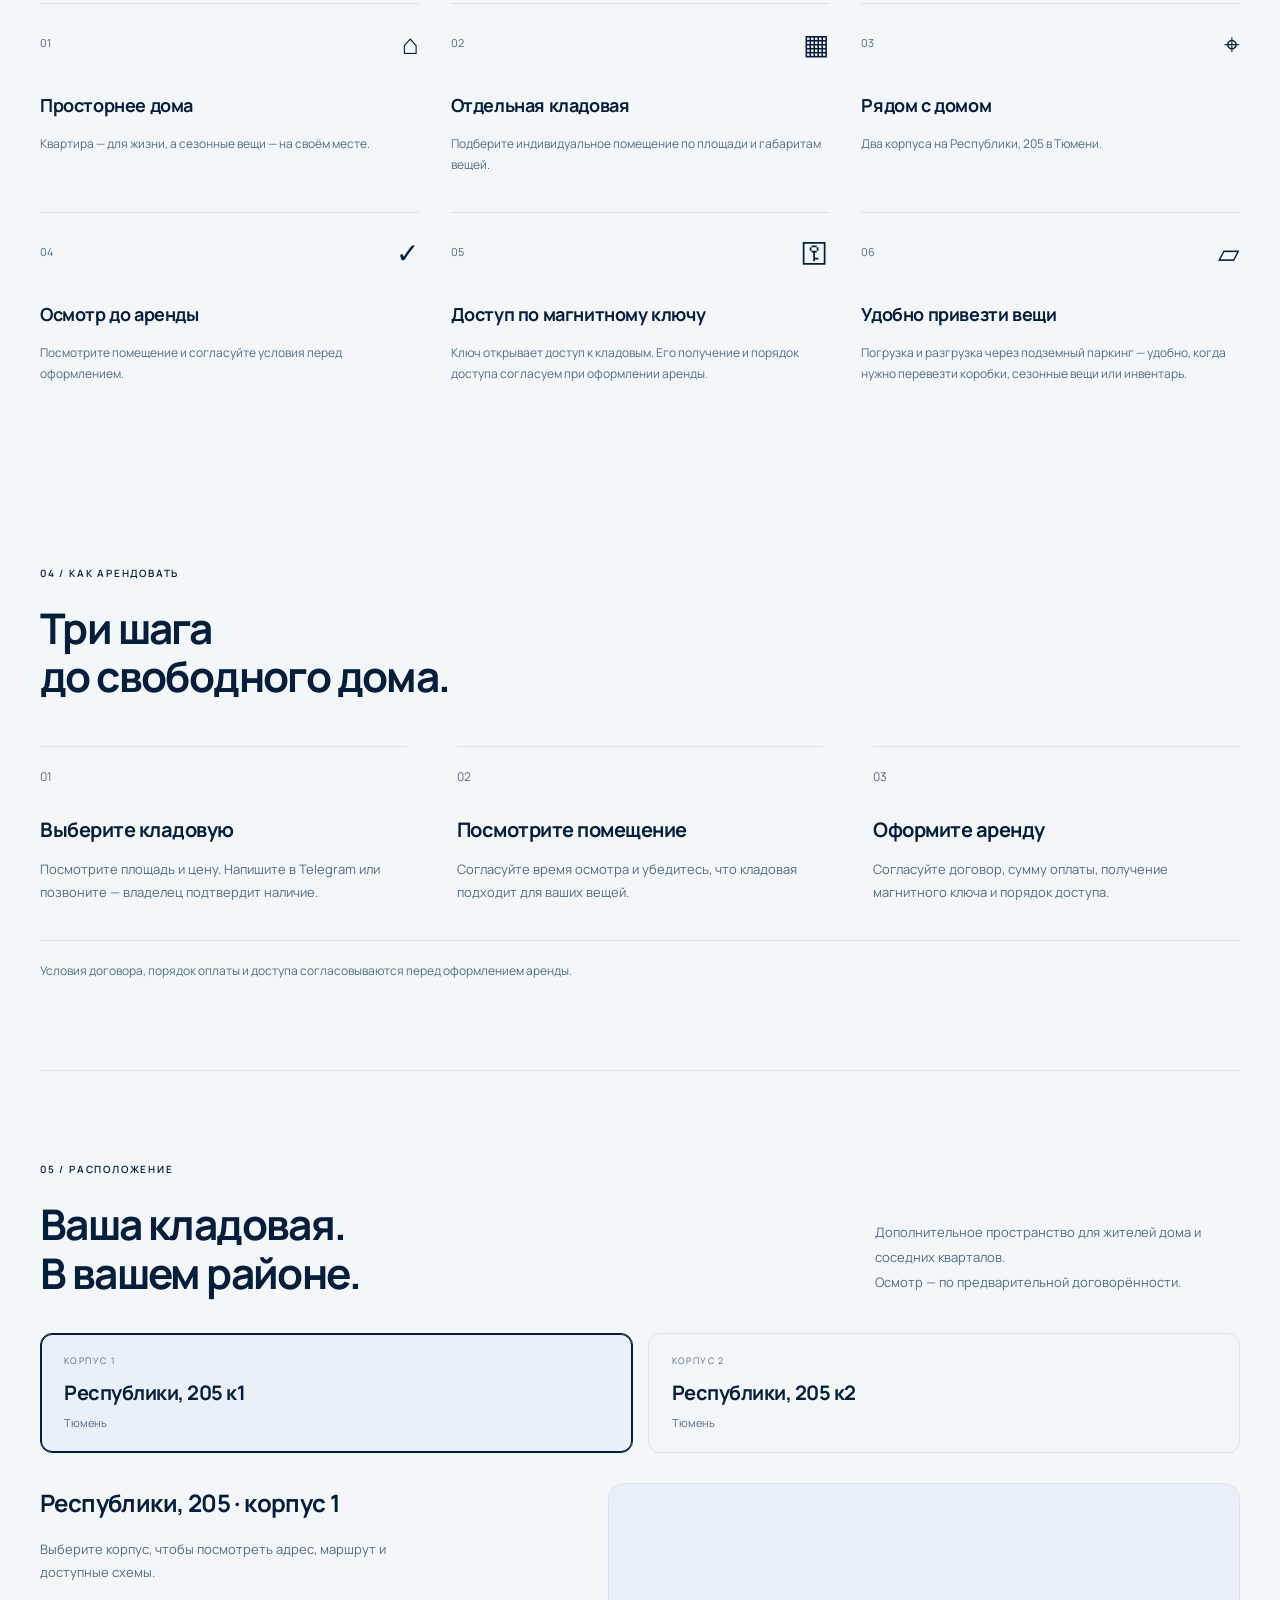
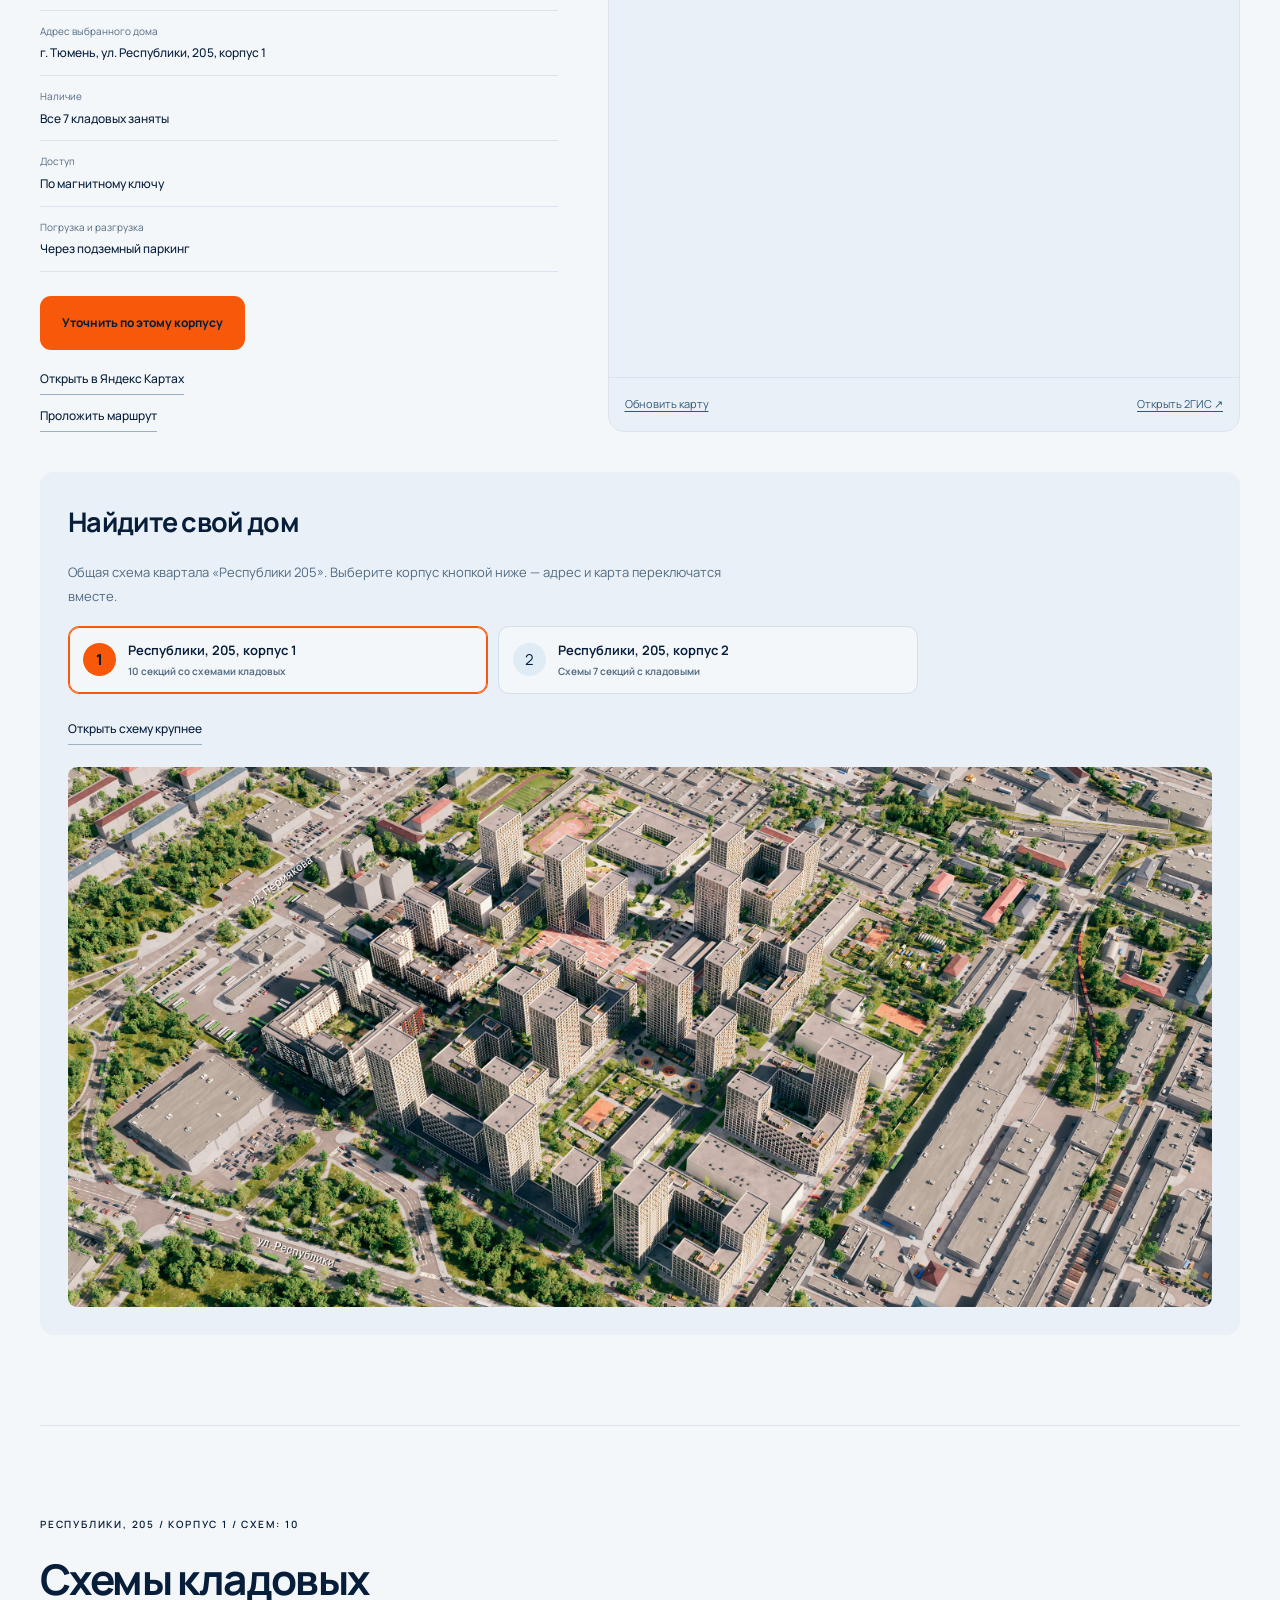
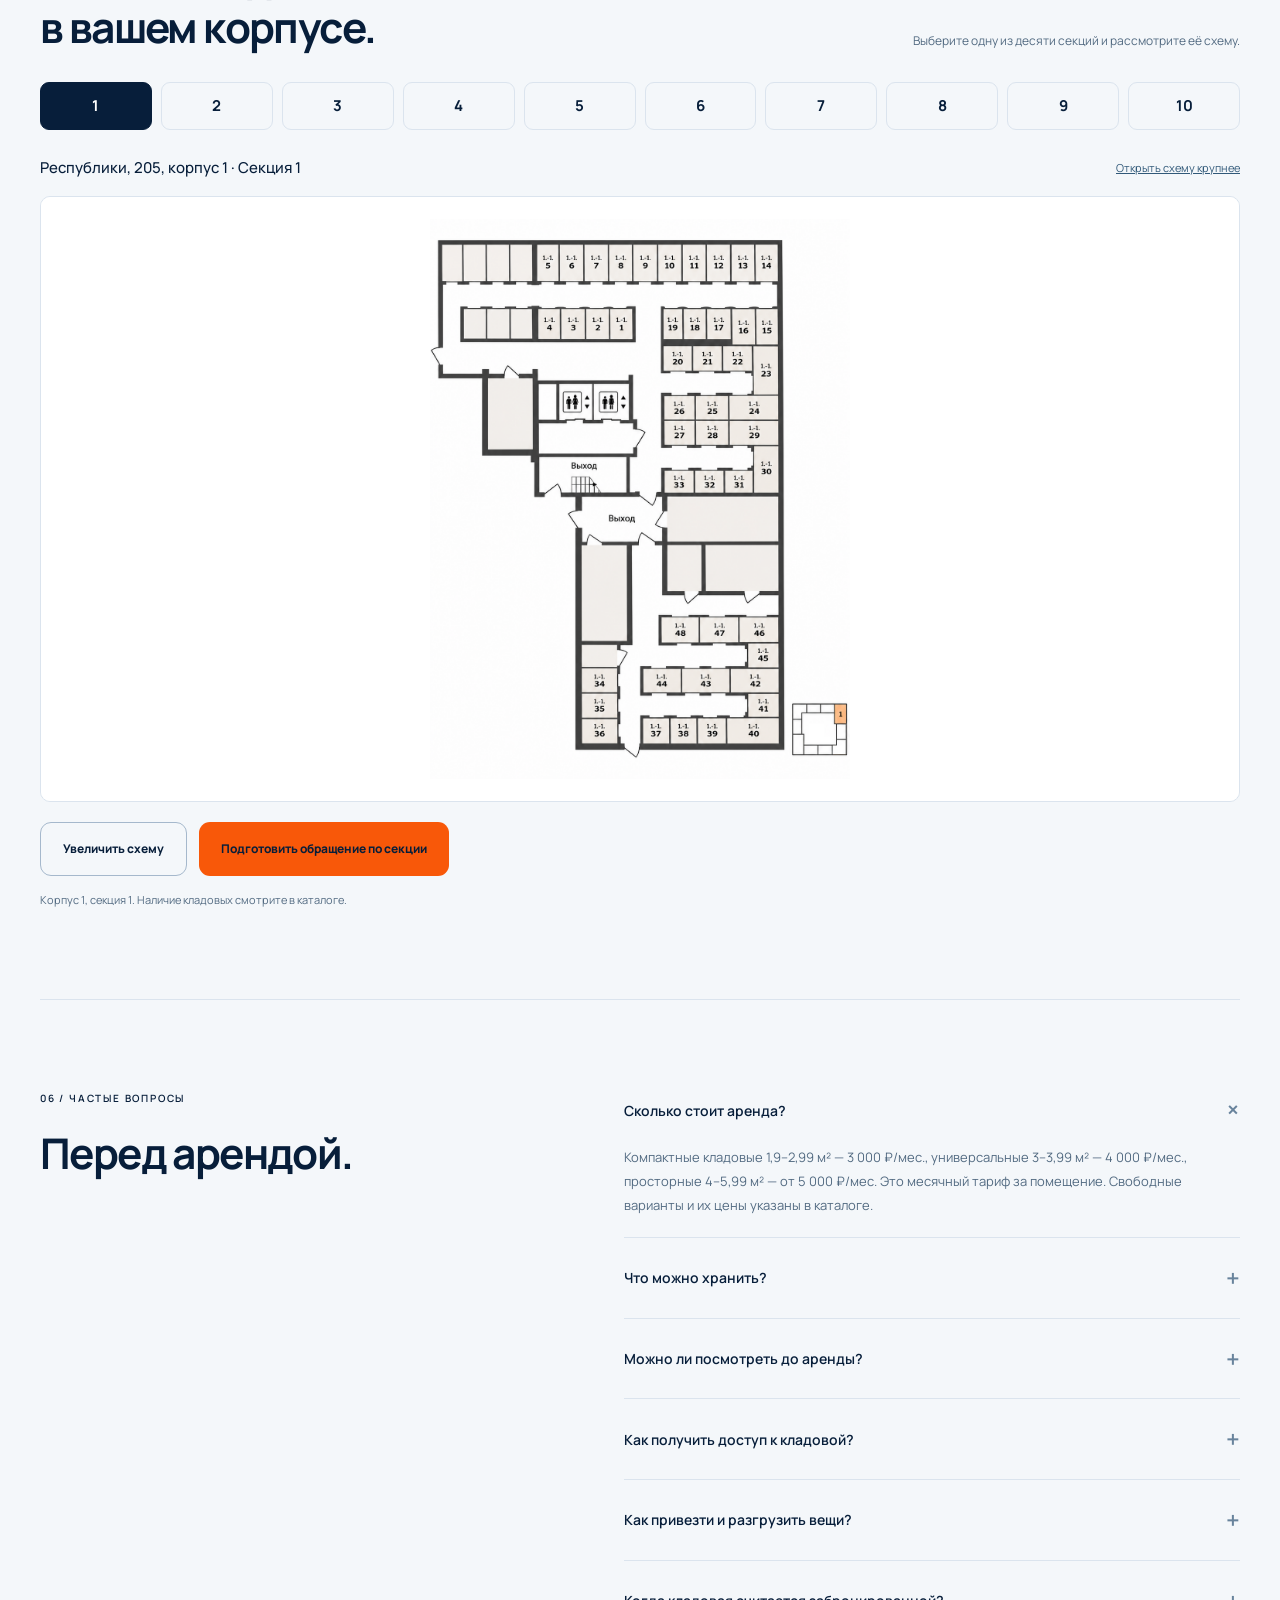
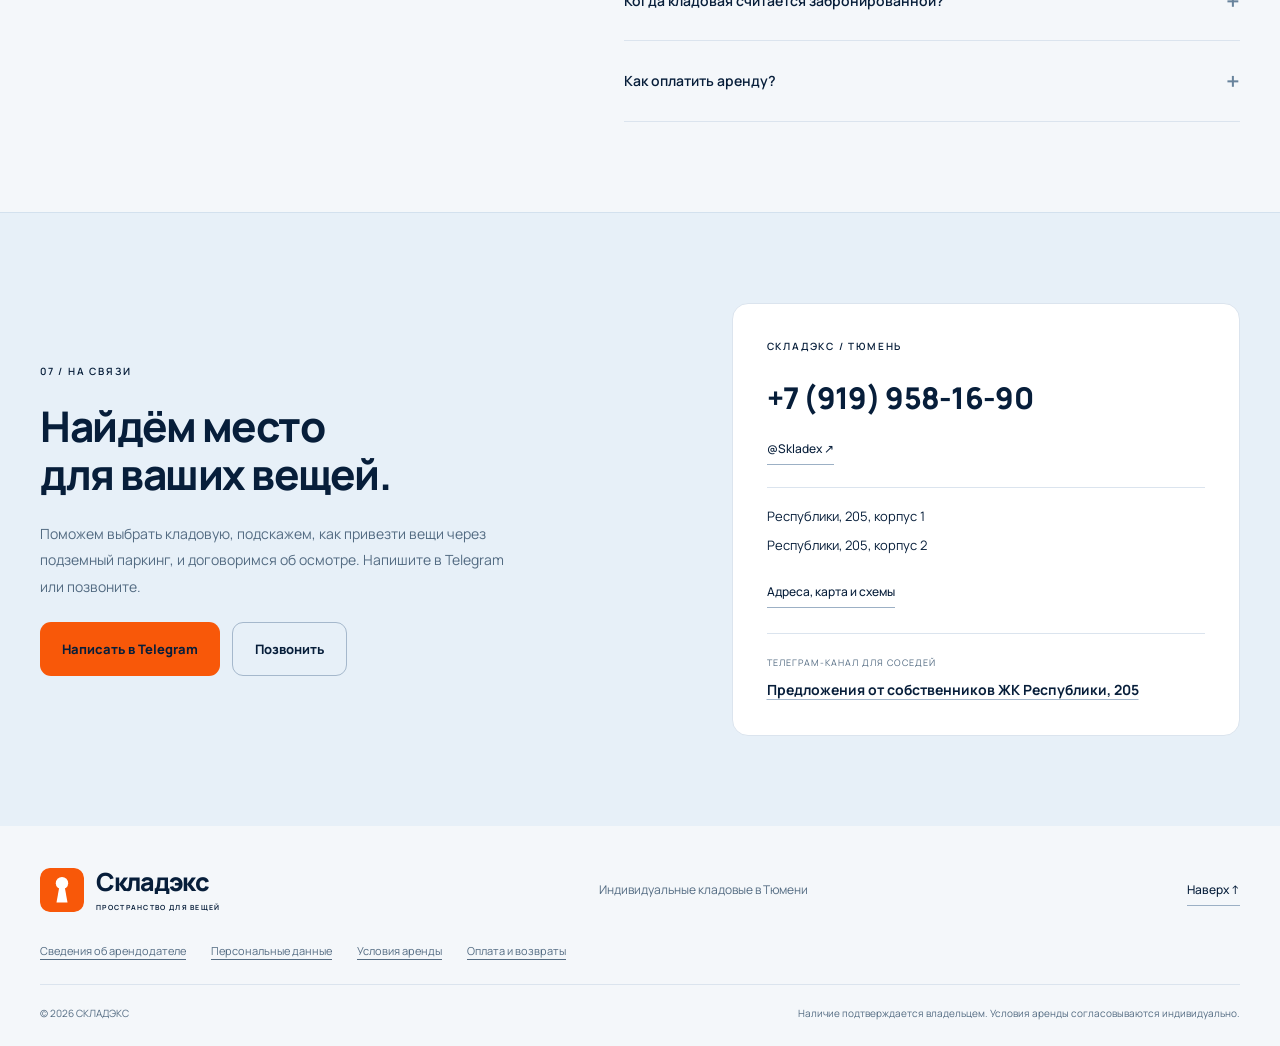
==== commit 9acc9042: "Обновить схемы обоих корпусов, преимущества доступа и ссылки" ====
--- a/index.html
+++ b/index.html
@@ -14,23 +14,24 @@
   <meta property="og:locale" content="ru_RU">
   <link rel="icon" href="favicon.svg" type="image/svg+xml">
   <link rel="preload" href="fonts/manrope-variable.ttf" as="font" type="font/ttf" crossorigin>
-  <link rel="stylesheet" href="styles.css?v=skladex-v11-20261104">
+  <link rel="stylesheet" href="styles.css?v=skladex-v12-20261104">
   <script src="site-config.js?v=1.1" defer></script>
   <script src="catalog-core.js?v=1.1" defer></script>
-  <script src="script.js?v=skladex-v11-20261104" defer></script>
+  <script src="plans-data.js?v=skladex-v12-20261104" defer></script>
+  <script src="script.js?v=skladex-v12-20261104" defer></script>
 </head>
 <body id="top">
   <a class="skip-link" href="#catalog">Перейти к свободным кладовым</a>
   <header class="site-header wrap"><a class="brand" href="#top" aria-label="Складэкс — наверх"><img class="brand-mark" src="brand-mark.svg" width="44" height="44" alt=""><span>Складэкс<small>ПРОСТРАНСТВО ДЛЯ ВЕЩЕЙ</small></span></a>
     <nav class="desktop-nav" aria-label="Основное меню"><a href="#areas">Площади</a><a href="#catalog">Кладовые</a><a href="#how">Как арендовать</a><a href="#location">Адрес</a></nav>
-    <div class="header-contacts"><a class="header-phone" href="tel:+79199581690" data-phone>+7 (919) 958-16-90</a><a class="button button-dark header-telegram" href="https://t.me/Skladex" target="_blank" rel="noopener noreferrer" data-telegram>Написать в Telegram ↗</a></div>
+    <div class="header-contacts"><a class="header-phone" href="tel:+79199581690" data-phone>+7 (919) 958-16-90</a><a class="button button-dark header-telegram" href="https://t.me/Skladex" target="_blank" rel="noopener noreferrer" data-telegram>Написать в Telegram</a></div>
     <button class="menu-toggle" aria-label="Открыть меню" aria-controls="mobile-menu" aria-expanded="false"><span></span><span></span></button>
   </header>
-  <nav class="mobile-menu wrap" id="mobile-menu" hidden aria-label="Мобильное меню"><a href="#areas">Площади и цены</a><a href="#catalog">Свободные кладовые</a><a href="#how">Как арендовать</a><a href="#location">Адрес и карта</a><a href="#floorplan-panel">Схемы секций корпуса 1</a><a href="#faq">Частые вопросы</a><a href="https://t.me/Skladex" target="_blank" rel="noopener noreferrer" data-telegram>Написать в Telegram ↗</a></nav>
+  <nav class="mobile-menu wrap" id="mobile-menu" hidden aria-label="Мобильное меню"><a href="#areas">Площади и цены</a><a href="#catalog">Свободные кладовые</a><a href="#how">Как арендовать</a><a href="#location">Адрес и карта</a><a href="#floorplan-panel">Схемы секций</a><a href="#faq">Частые вопросы</a><a href="https://t.me/Skladex" target="_blank" rel="noopener noreferrer" data-telegram>Написать в Telegram ↗</a></nav>
   <main>
     <section class="hero wrap" aria-labelledby="hero-title">
-      <div class="hero-copy"><p class="eyebrow">ТЮМЕНЬ / РЕСПУБЛИКИ, 205</p><h1 id="hero-title">Освободите квартиру.<br>Храните вещи<br><span>рядом с домом.</span></h1><p class="hero-description">Индивидуальные кладовые в Тюмени на улице Республики, 205. Для сезонных вещей, коробок, чемоданов и спортивного инвентаря.</p><div class="hero-price">От 3 000 <span>₽/мес.</span></div><div class="hero-actions"><a class="button button-primary" href="#catalog">Выбрать кладовую <span aria-hidden="true">↗</span></a><a class="text-link" href="#location">Посмотреть расположение</a></div><div class="hero-tags"><span>Республики, 205</span><span>Можно посмотреть перед арендой</span></div></div>
-      <figure class="hero-visual hero-illustration"><div class="visual-top"><span>ПРОСТРАНСТВО ДЛЯ ВАШИХ ВЕЩЕЙ</span><span class="illustration-label">Иллюстрация</span></div><img src="storage.svg" alt="Иллюстрация хранения коробок, велосипеда и сезонных вещей в кладовой" width="640" height="550" fetchpriority="high"><figcaption>Всё на своих местах</figcaption></figure>
+      <div class="hero-copy"><p class="eyebrow">ТЮМЕНЬ / РЕСПУБЛИКИ, 205</p><h1 id="hero-title">Освободите квартиру.<br>Храните вещи<br><span>рядом с домом.</span></h1><p class="hero-description">Индивидуальные кладовые в Тюмени на улице Республики, 205. Для сезонных вещей, коробок, чемоданов и спортивного инвентаря.</p><div class="hero-price">От 3 000 <span>₽/мес.</span></div><div class="hero-actions"><a class="button button-primary" href="#catalog">Выбрать кладовую </a><a class="text-link" href="#location">Посмотреть расположение</a></div><div class="hero-tags"><span>Доступ по магнитному ключу</span><span>Погрузка через подземный паркинг</span><span>Можно посмотреть перед арендой</span></div></div>
+      <figure class="hero-visual hero-illustration"><div class="visual-top"><span>ПРОСТРАНСТВО ДЛЯ ВАШИХ ВЕЩЕЙ</span></div><img src="storage.svg" alt="Схематичное изображение хранения коробок, велосипеда и сезонных вещей в кладовой" width="640" height="550" fetchpriority="high"><figcaption>Всё на своих местах</figcaption></figure>
     </section>
     <section class="areas-section" id="areas" aria-labelledby="areas-title"><div class="section wrap"><div class="section-top"><div><p class="eyebrow">01 / ПЛОЩАДИ И ТАРИФЫ</p><h2 id="areas-title">Своё место.<br>Для каждого объёма.</h2></div><p class="section-description">Фиксированные месячные тарифы по категориям. Выберите размер и посмотрите доступные помещения.</p></div><div class="area-grid">
       <article class="area-card" data-format="compact"><div class="area-visual compact"><p>КОМПАКТНЫЕ</p><strong>1,9–2,99 <span>м²</span></strong><span class="area-symbol" aria-hidden="true">□</span></div><div class="area-copy"><h3>Для самого нужного,<br>но не каждый день.</h3><p>Чемоданы, коробки, сезонная одежда, обувь и домашние мелочи. Небольшое пространство, которое освобождает место в квартире.</p><div class="category-price">3 000 <span>₽/мес.</span></div><a class="text-link" href="#catalog" data-category-choice="compact">Выбрать компактную ↗</a></div></article>
@@ -52,8 +53,8 @@
       <div class="catalog-bottom"><label class="show-all"><input id="show-all-units" type="checkbox"><span>Показать все кладовые</span></label><p id="catalog-updated">Данные на 04.11.2026</p></div>
       <p class="catalog-note">Наличие подтверждает владелец при обращении. Запись на осмотр не создаёт автоматическую бронь.</p>
     </section>
-    <section class="section wrap" id="advantages" aria-labelledby="advantages-title"><div class="section-top"><div><p class="eyebrow">03 / ПРЕИМУЩЕСТВА</p><h2 id="advantages-title">Больше свободы<br>в привычных метрах.</h2></div><p class="section-description">Освободите балкон, прихожую и шкафы, сохранив нужные вещи рядом.</p></div><div class="advantages-grid"><article><div class="advantage-number">01 <span aria-hidden="true">⌂</span></div><h3>Просторнее дома</h3><p>Квартира — для жизни, а сезонные вещи — на своём месте.</p></article><article><div class="advantage-number">02 <span aria-hidden="true">▦</span></div><h3>Отдельная кладовая</h3><p>Подберите индивидуальное помещение по площади и габаритам вещей.</p></article><article><div class="advantage-number">03 <span aria-hidden="true">⌖</span></div><h3>Рядом с домом</h3><p>Два корпуса на Республики, 205 в Тюмени.</p></article><article><div class="advantage-number">04 <span aria-hidden="true">✓</span></div><h3>Осмотр до аренды</h3><p>Посмотрите помещение и согласуйте условия перед оформлением.</p></article></div></section>
-    <section class="section wrap how-section" id="how" aria-labelledby="how-title"><div class="section-top"><div><p class="eyebrow">04 / КАК АРЕНДОВАТЬ</p><h2 id="how-title">Три шага<br>до свободного дома.</h2></div></div><ol class="steps"><li><span>01</span><h3>Выберите кладовую</h3><p>Посмотрите площадь и цену. Напишите в Telegram или позвоните — владелец подтвердит наличие.</p></li><li><span>02</span><h3>Посмотрите помещение</h3><p>Согласуйте время осмотра и убедитесь, что кладовая подходит для ваших вещей.</p></li><li><span>03</span><h3>Оформите аренду</h3><p>Согласуйте договор, сумму оплаты, передачу ключей и порядок доступа.</p></li></ol><p class="terms-note">Условия договора, порядок оплаты и доступа согласовываются перед оформлением аренды.</p></section>
+    <section class="section wrap" id="advantages" aria-labelledby="advantages-title"><div class="section-top"><div><p class="eyebrow">03 / ПРЕИМУЩЕСТВА</p><h2 id="advantages-title">Больше свободы<br>в привычных метрах.</h2></div><p class="section-description">Освободите балкон, прихожую и шкафы, сохранив нужные вещи рядом.</p></div><div class="advantages-grid advantages-grid-expanded"><article><div class="advantage-number">01 <span aria-hidden="true">⌂</span></div><h3>Просторнее дома</h3><p>Квартира — для жизни, а сезонные вещи — на своём месте.</p></article><article><div class="advantage-number">02 <span aria-hidden="true">▦</span></div><h3>Отдельная кладовая</h3><p>Подберите индивидуальное помещение по площади и габаритам вещей.</p></article><article><div class="advantage-number">03 <span aria-hidden="true">⌖</span></div><h3>Рядом с домом</h3><p>Два корпуса на Республики, 205 в Тюмени.</p></article><article><div class="advantage-number">04 <span aria-hidden="true">✓</span></div><h3>Осмотр до аренды</h3><p>Посмотрите помещение и согласуйте условия перед оформлением.</p></article><article><div class="advantage-number">05 <span aria-hidden="true">⚿</span></div><h3>Доступ по магнитному ключу</h3><p>Ключ открывает доступ к кладовым. Его получение и порядок доступа согласуем при оформлении аренды.</p></article><article><div class="advantage-number">06 <span aria-hidden="true">▱</span></div><h3>Удобно привезти вещи</h3><p>Погрузка и разгрузка через подземный паркинг — удобно, когда нужно перевезти коробки, сезонные вещи или инвентарь.</p></article></div></section>
+    <section class="section wrap how-section" id="how" aria-labelledby="how-title"><div class="section-top"><div><p class="eyebrow">04 / КАК АРЕНДОВАТЬ</p><h2 id="how-title">Три шага<br>до свободного дома.</h2></div></div><ol class="steps"><li><span>01</span><h3>Выберите кладовую</h3><p>Посмотрите площадь и цену. Напишите в Telegram или позвоните — владелец подтвердит наличие.</p></li><li><span>02</span><h3>Посмотрите помещение</h3><p>Согласуйте время осмотра и убедитесь, что кладовая подходит для ваших вещей.</p></li><li><span>03</span><h3>Оформите аренду</h3><p>Согласуйте договор, сумму оплаты, получение магнитного ключа и порядок доступа.</p></li></ol><p class="terms-note">Условия договора, порядок оплаты и доступа согласовываются перед оформлением аренды.</p></section>
     <section class="section wrap locations-section" id="location" aria-labelledby="location-title">
       <div class="section-top"><div><p class="eyebrow">05 / РАСПОЛОЖЕНИЕ</p><h2 id="location-title">Ваша кладовая.<br>В вашем районе.</h2></div><p class="section-description">Дополнительное пространство для жителей дома и соседних кварталов.<br>Осмотр — по предварительной договорённости.</p></div>
       <div class="building-switch" role="group" aria-label="Выберите дом">
@@ -61,7 +62,7 @@
         <button class="building-option" data-building-choice="2" aria-pressed="false" aria-controls="location-map building-address"><span>КОРПУС 2</span><strong>Республики, 205 к2</strong><small>Тюмень</small></button>
       </div>
       <div class="location-grid">
-        <div class="location-copy"><h3 id="building-heading">Республики, 205 · корпус 1</h3><p>Выберите корпус, чтобы посмотреть адрес, маршрут и доступные схемы.</p><div class="location-details"><div><span>Адрес выбранного дома</span><strong id="building-address" aria-live="polite">г. Тюмень, ул. Республики, 205, корпус 1</strong></div><div><span>Наличие</span><strong id="building-availability">Все 7 кладовых заняты</strong></div><div><span>Вход и доступ</span><strong>Инструкцию уточните у владельца перед осмотром</strong></div></div><p class="plans-unavailable" id="plans-unavailable" hidden>Схемы корпуса 2 пока не опубликованы. Секции свободных кладовых указаны в каталоге.</p><button class="button button-primary" id="building-request" data-request data-building="1">Уточнить по этому корпусу <span aria-hidden="true">↗</span></button><a class="text-button map-external" id="map-external" href="https://yandex.ru/maps/?text=Тюмень%2C%20улица%20Республики%2C%20205%2C%20корпус%201" target="_blank" rel="noopener noreferrer">Открыть в Яндекс Картах <span aria-hidden="true">↗</span></a><a class="text-button map-external" id="map-route" href="https://yandex.ru/maps/?rtext=~57.12774%2C65.59686&amp;rtt=auto" target="_blank" rel="noopener noreferrer">Проложить маршрут <span aria-hidden="true">↗</span></a></div>
+        <div class="location-copy"><h3 id="building-heading">Республики, 205 · корпус 1</h3><p>Выберите корпус, чтобы посмотреть адрес, маршрут и доступные схемы.</p><div class="location-details"><div><span>Адрес выбранного дома</span><strong id="building-address" aria-live="polite">г. Тюмень, ул. Республики, 205, корпус 1</strong></div><div><span>Наличие</span><strong id="building-availability">Все 7 кладовых заняты</strong></div><div><span>Доступ</span><strong>По магнитному ключу</strong></div><div><span>Погрузка и разгрузка</span><strong>Через подземный паркинг</strong></div></div><p class="plans-unavailable" id="plans-unavailable" hidden>Схемы корпуса 2 пока не опубликованы. Секции свободных кладовых указаны в каталоге.</p><button class="button button-primary" id="building-request" data-request data-building="1">Уточнить по этому корпусу </button><a class="text-button map-external" id="map-external" href="https://yandex.ru/maps/?text=Тюмень%2C%20улица%20Республики%2C%20205%2C%20корпус%201" target="_blank" rel="noopener noreferrer">Открыть в Яндекс Картах </a><a class="text-button map-external" id="map-route" href="https://yandex.ru/maps/?rtext=~57.12774%2C65.59686&amp;rtt=auto" target="_blank" rel="noopener noreferrer">Проложить маршрут </a></div>
         <div class="map-card">
           <iframe id="location-map" title="Карта: Тюмень, улица Республики, 205, корпус 1" src="https://yandex.ru/map-widget/v1/?mode=search&amp;ol=geo&amp;ouri=ymapsbm1%3A%2F%2Fgeo%3Fdata%3DCgo2NTkwNjYyMjQyEkPQoNC-0YHRgdC40Y8sINCi0Y7QvNC10L3RjCwg0YPQu9C40YbQsCDQoNC10YHQv9GD0LHQu9C40LrQuCwgMjA10LoxIgoNlzGDQhXOgmRC&amp;ll=65.59686%2C57.12774&amp;z=17" referrerpolicy="no-referrer-when-downgrade" allowfullscreen></iframe>
           <div class="map-footer"><p id="map-status" role="status" aria-live="polite">Загружаем карту…</p><div class="map-options"><button id="map-retry" class="map-link" type="button">Обновить карту</button><a id="map-backup" class="map-link" href="https://2gis.ru/tyumen/search/Тюмень%2C%20Республики%2C%20205%20к1" target="_blank" rel="noopener noreferrer">Открыть 2ГИС ↗</a></div></div>
@@ -69,13 +70,13 @@
       </div>
       <!-- Исходная схема квартала сохранена без перерисовки. -->
       <figure class="building-photo building-photo-wide" id="building-photo">
-        <div class="photo-heading"><h3>Найдите свой дом</h3><p>Общая схема квартала «Республики 205». Выберите корпус кнопкой ниже — адрес и карта переключатся вместе.</p><div class="photo-address-list"><button class="photo-address active" data-building-choice="1" aria-pressed="true" aria-controls="location-map building-address"><span>1</span><strong>Республики, 205, корпус 1<small>10 секций со схемами кладовых</small></strong></button><button class="photo-address" data-building-choice="2" aria-pressed="false" aria-controls="location-map building-address"><span>2</span><strong>Республики, 205, корпус 2<small>Осмотр по договорённости</small></strong></button></div><a class="text-button" href="neighborhood-plan.jpg" target="_blank" rel="noopener noreferrer">Открыть схему крупнее ↗</a></div>
-        <span class="illustration-label">Иллюстрация квартала</span><div class="building-photo-stage" id="building-photo-stage"><a href="neighborhood-plan.jpg" target="_blank" rel="noopener noreferrer" aria-label="Открыть полную схему квартала Республики 205"><img src="neighborhood-plan.jpg" alt="Общая схема жилого квартала Республики 205 в Тюмени: расположение домов между улицами Республики и Пермякова" width="2880" height="1360" loading="lazy" decoding="async"></a></div>
+        <div class="photo-heading"><h3>Найдите свой дом</h3><p>Общая схема квартала «Республики 205». Выберите корпус кнопкой ниже — адрес и карта переключатся вместе.</p><div class="photo-address-list"><button class="photo-address active" data-building-choice="1" aria-pressed="true" aria-controls="location-map building-address"><span>1</span><strong>Республики, 205, корпус 1<small>10 секций со схемами кладовых</small></strong></button><button class="photo-address" data-building-choice="2" aria-pressed="false" aria-controls="location-map building-address"><span>2</span><strong>Республики, 205, корпус 2<small>Схемы 7 секций с кладовыми</small></strong></button></div><a class="text-button" href="neighborhood-plan.jpg" target="_blank" rel="noopener noreferrer">Открыть схему крупнее</a></div>
+        <div class="building-photo-stage" id="building-photo-stage"><a href="neighborhood-plan.jpg" target="_blank" rel="noopener noreferrer" aria-label="Открыть полную схему квартала Республики 205"><img src="neighborhood-plan.jpg" alt="Общая схема жилого квартала Республики 205 в Тюмени: расположение домов между улицами Республики и Пермякова" width="2880" height="1360" loading="lazy" decoding="async"></a></div>
       </figure>
     </section>
       <section class="floorplan-panel section wrap" id="floorplan-panel" aria-labelledby="plans-title">
-        <div class="floorplan-header"><div><p class="eyebrow">РЕСПУБЛИКИ, 205 / КОРПУС 1 / 10 СЕКЦИЙ</p><h2 id="plans-title">Схемы секций.<br>Всё на своих местах.</h2></div><p>Выберите секцию и рассмотрите схему.<br>Схемы относятся только к корпусу 1.</p></div>
-        <div class="section-picker" role="group" aria-label="Секции корпуса 1">
+        <div class="floorplan-header"><div><p class="eyebrow" id="plans-eyebrow">РЕСПУБЛИКИ, 205 / КОРПУС 1 / 10 СХЕМ</p><h2 id="plans-title">Схемы кладовых<br>в вашем корпусе.</h2></div><p id="plans-description">Выберите секцию и рассмотрите схему.<br>Здесь показаны планы выбранного корпуса.</p></div>
+        <div class="section-picker" id="section-picker" role="group" aria-label="Секции корпуса 1">
           <button class="section-button active" data-section-choice="1" aria-pressed="true" aria-controls="floorplan-stage floorplan-heading" aria-label="Секция 1">1</button>
           <button class="section-button" data-section-choice="2" aria-pressed="false" aria-controls="floorplan-stage floorplan-heading" aria-label="Секция 2">2</button>
           <button class="section-button" data-section-choice="3" aria-pressed="false" aria-controls="floorplan-stage floorplan-heading" aria-label="Секция 3">3</button>
@@ -87,33 +88,33 @@
           <button class="section-button" data-section-choice="9" aria-pressed="false" aria-controls="floorplan-stage floorplan-heading" aria-label="Секция 9">9</button>
           <button class="section-button" data-section-choice="10" aria-pressed="false" aria-controls="floorplan-stage floorplan-heading" aria-label="Секция 10">10</button>
         </div>
-        <div class="floorplan-info"><h4 id="floorplan-heading" aria-live="polite">Республики, 205, корпус 1 · Секция 1</h4><a id="floorplan-file" href="floorplans/republic_205-1-1.svg" target="_blank" rel="noopener noreferrer">Открыть оригинал SVG ↗</a></div>
-        <div class="floorplan-stage" id="floorplan-stage"><button class="plan-preview-button" data-plan-open aria-label="Увеличить схему секции 1"><img id="floorplan-preview" src="floorplans/republic_205-1-1.svg" alt="Схема расположения кладовых в секции 1, Республики, 205, корпус 1" width="3410" height="3458" loading="lazy"></button></div>
-        <p class="image-error" id="floorplan-error" role="alert" hidden>Схема не загрузилась. Попробуйте выбрать секцию ещё раз или откройте оригинал SVG по ссылке выше.</p>
-        <div class="floorplan-actions"><button class="button button-outline" data-plan-open>Увеличить схему <span aria-hidden="true">↗</span></button><button class="button button-primary" id="section-request" data-request data-building="1" data-section="1">Подготовить обращение по секции <span aria-hidden="true">↗</span></button></div>
-        <p id="floorplan-caption">Схема секции 1 предоставлена владельцем. Номера и расположение сохранены. Наличие смотрите в каталоге.</p>
+        <div class="floorplan-info"><h4 id="floorplan-heading" aria-live="polite">Республики, 205, корпус 1 · Секция 1</h4><a id="floorplan-file" href="floorplans/republic_205-1-1.png" target="_blank" rel="noopener noreferrer">Открыть схему крупнее</a></div>
+        <div class="floorplan-stage" id="floorplan-stage"><button class="plan-preview-button" data-plan-open aria-label="Увеличить схему секции 1"><img id="floorplan-preview" src="floorplans/republic_205-1-1.png" alt="Схема расположения кладовых в секции 1, Республики, 205, корпус 1" width="1086" height="1448" loading="lazy"></button></div>
+        <p class="image-error" id="floorplan-error" role="alert" hidden>Схема не загрузилась. Попробуйте выбрать секцию ещё раз или откройте файл по ссылке выше.</p>
+        <div class="floorplan-actions"><button class="button button-outline" data-plan-open>Увеличить схему </button><button class="button button-primary" id="section-request" data-request data-building="1" data-section="1">Подготовить обращение по секции </button></div>
+        <p id="floorplan-caption">Корпус 1, секция 1. Наличие кладовых смотрите в каталоге.</p>
       </section>
 
     <section class="section wrap faq-section" id="faq" aria-labelledby="faq-title"><div><p class="eyebrow">06 / ЧАСТЫЕ ВОПРОСЫ</p><h2 id="faq-title">Перед арендой.</h2></div><div class="faq-list">
       <details open><summary>Сколько стоит аренда?<span aria-hidden="true">+</span></summary><p>Компактные кладовые 1,9–2,99 м² — 3 000 ₽/мес., универсальные 3–3,99 м² — 4 000 ₽/мес., просторные 4–5,99 м² — от 5 000 ₽/мес. Это месячный тариф за помещение. Свободные варианты и их цены указаны в каталоге.</p></details>
       <details><summary>Что можно хранить?<span aria-hidden="true">+</span></summary><p>Коробки, чемоданы, сезонную одежду и бытовые вещи с учётом правил аренды. Хранение шин, велосипедов, крупного инвентаря и вещей с особыми требованиями согласуйте заранее. Вещи должны подходить по габаритам. Опасные и запрещённые договором предметы хранить нельзя.</p></details>
       <details><summary>Можно ли посмотреть до аренды?<span aria-hidden="true">+</span></summary><p>Да. Выберите свободную кладовую и нажмите «Записаться на осмотр». Владелец подтвердит наличие и согласует время.</p></details>
-      <details><summary>Как получить ключи и доступ?<span aria-hidden="true">+</span></summary><p>Условия договора, порядок оплаты и доступа согласовываются перед оформлением аренды.</p></details>
+      <details><summary>Как получить доступ к кладовой?<span aria-hidden="true">+</span></summary><p>Доступ — по магнитному ключу. Его получение, порядок доступа и условия договора согласуем перед оформлением аренды.</p></details><details><summary>Как привезти и разгрузить вещи?<span aria-hidden="true">+</span></summary><p>Погрузка и разгрузка доступны через подземный паркинг. Так удобнее привезти коробки, чемоданы и сезонный инвентарь. Перед приездом согласуйте с владельцем маршрут к кладовой и порядок въезда.</p></details>
       <details><summary>Когда кладовая считается забронированной?<span aria-hidden="true">+</span></summary><p>Только после подтверждения владельцем. Выбор помещения, открытие Telegram и отправка сообщения сами по себе не создают бронь.</p></details>
       <details><summary>Как оплатить аренду?<span aria-hidden="true">+</span></summary><p>Порядок и сумму первого платежа согласуйте после подтверждения наличия и условий договора. Оплата на сайте пока не подключена.</p></details>
     </div></section>
-    <section class="inquiry-section" id="inquiry" aria-labelledby="inquiry-title"><div class="section wrap contact-grid"><div><p class="eyebrow">07 / НА СВЯЗИ</p><h2 id="inquiry-title">Найдём место<br>для ваших вещей.</h2><p class="inquiry-description">Поможем выбрать кладовую и договоримся об осмотре. Напишите в Telegram или позвоните.</p><div class="contact-actions"><a class="button button-primary" href="https://t.me/Skladex" target="_blank" rel="noopener noreferrer" data-telegram>Написать в Telegram ↗</a><a class="button button-outline" href="tel:+79199581690" data-phone>Позвонить</a></div></div><div class="contact-card"><p class="eyebrow">СКЛАДЭКС / ТЮМЕНЬ</p><a class="contact-phone" href="tel:+79199581690" data-phone>+7 (919) 958-16-90</a><a class="text-link" href="https://t.me/Skladex" target="_blank" rel="noopener noreferrer" data-telegram>@Skladex ↗</a><div class="contact-addresses"><p>Республики, 205, корпус 1</p><p>Республики, 205, корпус 2</p></div><a class="text-link" href="#location">Адреса, карта и схемы ↗</a></div></div></section>
+    <section class="inquiry-section" id="inquiry" aria-labelledby="inquiry-title"><div class="section wrap contact-grid"><div><p class="eyebrow">07 / НА СВЯЗИ</p><h2 id="inquiry-title">Найдём место<br>для ваших вещей.</h2><p class="inquiry-description">Поможем выбрать кладовую, подскажем, как привезти вещи через подземный паркинг, и договоримся об осмотре. Напишите в Telegram или позвоните.</p><div class="contact-actions"><a class="button button-primary" href="https://t.me/Skladex" target="_blank" rel="noopener noreferrer" data-telegram>Написать в Telegram</a><a class="button button-outline" href="tel:+79199581690" data-phone>Позвонить</a></div></div><div class="contact-card"><p class="eyebrow">СКЛАДЭКС / ТЮМЕНЬ</p><a class="contact-phone" href="tel:+79199581690" data-phone>+7 (919) 958-16-90</a><a class="text-link" href="https://t.me/Skladex" target="_blank" rel="noopener noreferrer" data-telegram>@Skladex ↗</a><div class="contact-addresses"><p>Республики, 205, корпус 1</p><p>Республики, 205, корпус 2</p></div><a class="text-link" href="#location">Адреса, карта и схемы</a><a class="community-link" href="https://t.me/resp205" target="_blank" rel="noopener noreferrer"><span>ТЕЛЕГРАМ-КАНАЛ ДЛЯ СОСЕДЕЙ</span><strong>Предложения от собственников ЖК Республики, 205</strong></a></div></div></section>
   </main>
   <footer class="footer wrap"><div class="footer-top"><a class="brand" href="#top" aria-label="Складэкс — наверх"><img class="brand-mark" src="brand-mark.svg" width="44" height="44" alt=""><span>Складэкс<small>ПРОСТРАНСТВО ДЛЯ ВЕЩЕЙ</small></span></a><p>Индивидуальные кладовые в Тюмени</p><a class="text-link" href="#top">Наверх ↑</a></div><nav class="legal-links" aria-label="Документы"><a href="documents.html#landlord">Сведения об арендодателе</a><a href="documents.html#privacy">Персональные данные</a><a href="documents.html#rental">Условия аренды</a><a href="documents.html#payment">Оплата и возвраты</a></nav><div class="footer-bottom"><span>© <span id="year">2026</span> СКЛАДЭКС</span><p>Наличие подтверждается владельцем. Условия аренды согласовываются индивидуально.</p></div></footer>
-  <nav class="mobile-contact-bar" aria-label="Быстрая связь"><a href="tel:+79199581690" data-phone>Позвонить</a><a href="https://t.me/Skladex" target="_blank" rel="noopener noreferrer" data-telegram>Написать ↗</a></nav>
+  <nav class="mobile-contact-bar" aria-label="Быстрая связь"><a href="tel:+79199581690" data-phone>Позвонить</a><a href="https://t.me/Skladex" target="_blank" rel="noopener noreferrer" data-telegram>Написать</a></nav>
   <dialog id="contact-dialog" class="contact-dialog" aria-labelledby="contact-dialog-title">
-    <button class="dialog-close" type="button" aria-label="Закрыть обращение">×</button><p class="eyebrow">ЗАПИСЬ НА ОСМОТР</p><h2 id="contact-dialog-title">Договоримся об осмотре</h2><p id="contact-dialog-details"></p><label for="contact-message">Ваше обращение</label><textarea id="contact-message" rows="6" readonly></textarea><div class="contact-dialog-actions"><a id="unit-telegram" class="button button-primary" href="https://t.me/Skladex" target="_blank" rel="noopener noreferrer">Продолжить в Telegram ↗</a><button id="copy-message" class="button button-outline" type="button">Скопировать текст</button><a href="tel:+79199581690" class="text-link" data-phone>Позвонить владельцу</a></div><p id="contact-copy-status" role="status" aria-live="polite"></p><p class="form-note">Проверьте текст и отправьте его в Telegram. Если приложение не подставит сообщение, скопируйте его здесь и вставьте в чат @Skladex. Наличие и время осмотра подтверждает владелец.</p>
+    <button class="dialog-close" type="button" aria-label="Закрыть обращение">×</button><p class="eyebrow">ЗАПИСЬ НА ОСМОТР</p><h2 id="contact-dialog-title">Договоримся об осмотре</h2><p id="contact-dialog-details"></p><label for="contact-message">Ваше обращение</label><textarea id="contact-message" rows="6" readonly></textarea><div class="contact-dialog-actions"><a id="unit-telegram" class="button button-primary" href="https://t.me/Skladex" target="_blank" rel="noopener noreferrer">Продолжить в Telegram</a><button id="copy-message" class="button button-outline" type="button">Скопировать текст</button><a href="tel:+79199581690" class="text-link" data-phone>Позвонить владельцу</a></div><p id="contact-copy-status" role="status" aria-live="polite"></p><p class="form-note">Проверьте текст и отправьте его в Telegram. Если приложение не подставит сообщение, скопируйте его здесь и вставьте в чат @Skladex. Наличие и время осмотра подтверждает владелец.</p>
   </dialog>
   <dialog id="plan-dialog" class="plan-dialog" aria-labelledby="plan-dialog-title">
     <button class="dialog-close" aria-label="Закрыть схему">×</button>
-    <p class="eyebrow">РЕСПУБЛИКИ, 205, КОРПУС 1</p><h2 id="plan-dialog-title">Секция 1 · Схема кладовых</h2>
-    <div class="plan-tools" role="group" aria-label="Масштаб схемы"><button id="plan-zoom-out" aria-label="Уменьшить схему" disabled>−</button><output id="plan-zoom-level" aria-live="polite">100%</output><button id="plan-zoom-in" aria-label="Увеличить схему">+</button><button id="plan-fit">По размеру окна</button><a id="plan-download" href="floorplans/republic_205-1-1.svg" download>Скачать SVG ↧</a></div>
-    <div class="plan-viewport" id="plan-viewport" tabindex="0" aria-label="Схема кладовых. После увеличения используйте прокрутку или клавиши со стрелками."><div class="plan-canvas" id="plan-canvas"><img id="plan-image" src="floorplans/republic_205-1-1.svg" alt="Схема кладовых секции 1" width="3410" height="3458"></div></div>
+    <p class="eyebrow" id="plan-dialog-building">РЕСПУБЛИКИ, 205, КОРПУС 1</p><h2 id="plan-dialog-title">Секция 1 · Схема кладовых</h2>
+    <div class="plan-tools" role="group" aria-label="Масштаб схемы"><button id="plan-zoom-out" aria-label="Уменьшить схему" disabled>−</button><output id="plan-zoom-level" aria-live="polite">100%</output><button id="plan-zoom-in" aria-label="Увеличить схему">+</button><button id="plan-fit">По размеру окна</button><a id="plan-download" href="floorplans/republic_205-1-1.png" download>Скачать схему</a></div>
+    <div class="plan-viewport" id="plan-viewport" tabindex="0" aria-label="Схема кладовых. После увеличения используйте прокрутку или клавиши со стрелками."><div class="plan-canvas" id="plan-canvas"><img id="plan-image" src="floorplans/republic_205-1-1.png" alt="Схема кладовых секции 1" width="1086" height="1448"></div></div>
     <p class="plan-viewer-hint">Кнопки + и − меняют масштаб. Увеличенную схему можно прокручивать пальцем, мышью или стрелками клавиатуры.</p>
   </dialog>
   <noscript><p class="noscript-note wrap">Для каталога и фильтров включите JavaScript. Уточнить свободные кладовые и записаться на осмотр можно по телефону <a href="tel:+79199581690">+7 (919) 958-16-90</a> или в <a href="https://t.me/Skladex">Telegram @Skladex</a>. Схема первой секции и карта доступны выше.</p></noscript>
--- a/styles.css
+++ b/styles.css
@@ -30,7 +30,7 @@
 .skip-link:focus{transform:translateY(0)}
 .header-contacts{display:flex;align-items:center;gap:18px;flex-shrink:0}.header-phone{font-size:12px;font-weight:750;white-space:nowrap}.header-telegram{font-size:11px;min-height:44px;padding:12px 15px;white-space:nowrap}.desktop-nav{gap:19px;font-size:11px}
 .hero{grid-template-columns:1.08fr .92fr;gap:36px;padding-block:55px 65px}.hero h1{font-size:clamp(35px,4.1vw,57px);line-height:1.12;letter-spacing:-2.4px}.hero-description{font-size:14px;max-width:520px}.hero-price{font-size:32px;line-height:1.3;font-weight:800;letter-spacing:-1px;margin:24px 0}.hero-price>span{font-size:17px;letter-spacing:0;font-weight:600}.hero-actions{gap:22px;flex-wrap:wrap}.hero-actions>.text-link{font-size:12px}.hero-tags{display:flex;flex-wrap:wrap;gap:9px;margin-top:25px}.hero-tags span{font-size:10px}
-.hero-illustration{margin:0;padding:24px;align-self:stretch;display:flex;flex-direction:column;justify-content:space-between;min-width:0}.hero-illustration>img{width:100%;height:auto;max-height:380px;object-fit:contain;margin:15px 0}.hero-illustration>figcaption{border-top:1px solid var(--line);padding-top:16px;font-size:11px;font-weight:650;text-transform:uppercase;letter-spacing:1px}.visual-top{align-items:center;gap:12px;font-size:9px}.illustration-label{font-size:10px;line-height:1.5;background:#fff;border:1px solid var(--line);border-radius:30px;padding:5px 10px;font-weight:600;color:var(--muted);width:fit-content;white-space:nowrap}.building-photo-wide{position:relative}.building-photo-wide>.illustration-label{grid-row:2;margin:0}.building-photo-wide .building-photo-stage{grid-row:3}
+.hero-illustration{margin:0;padding:24px;align-self:stretch;display:flex;flex-direction:column;justify-content:space-between;min-width:0}.hero-illustration>img{width:100%;height:auto;max-height:380px;object-fit:contain;margin:15px 0}.hero-illustration>figcaption{border-top:1px solid var(--line);padding-top:16px;font-size:11px;font-weight:650;text-transform:uppercase;letter-spacing:1px}.visual-top{align-items:center;gap:12px;font-size:9px}.illustration-label{font-size:10px;line-height:1.5;background:#fff;border:1px solid var(--line);border-radius:30px;padding:5px 10px;font-weight:600;color:var(--muted);width:fit-content;white-space:nowrap}.building-photo-wide{position:relative}.building-photo-wide>.illustration-label{grid-row:2;margin:0}.building-photo-wide .building-photo-stage{grid-row:2}
 .area-visual{height:150px;padding:22px}.area-visual strong{font-size:42px;letter-spacing:-1.7px}.area-visual strong>span{font-size:21px}.area-copy{padding:25px;display:flex;flex-direction:column;flex:1}.area-card{display:flex;flex-direction:column}.area-copy h3{font-size:20px;line-height:1.35;min-height:54px}.area-copy>p{font-size:12px;line-height:1.85;min-height:110px}.category-price{font-size:27px;line-height:1.4;font-weight:800;letter-spacing:-.8px;margin-top:auto;margin-bottom:15px}.category-price>span{font-size:12px;font-weight:650;letter-spacing:0}.area-copy>.text-link{width:fit-content}.areas-section .catalog-note{margin:22px 0 0}.catalog-note{font-size:12px;line-height:1.8;color:var(--muted)}
 .catalog-section{border-bottom:1px solid var(--line)}.catalog-filters{display:grid;grid-template-columns:repeat(4,minmax(0,1fr));gap:16px;background:#fff;border:1px solid var(--line);border-radius:14px;padding:20px}.catalog-filters label{display:grid;gap:7px;font-size:11px;font-weight:700}.catalog-filters select{width:100%;min-width:0;min-height:46px;padding:10px 30px 10px 12px;border:1px solid #bccbd9;border-radius:8px;background:var(--paper);font-size:13px}.catalog-toolbar{display:flex;align-items:center;justify-content:space-between;gap:20px;padding:22px 0}.catalog-toolbar p{font-size:12px;margin:0;color:var(--muted)}.catalog-toolbar .text-link{font-size:12px;min-height:36px}.units-grid{display:grid;grid-template-columns:repeat(3,minmax(0,1fr));gap:22px}.unit-card{min-width:0;border:1px solid var(--line);border-radius:16px;background:#fff;overflow:hidden}.unit-media{height:142px;background:linear-gradient(145deg,#eaf0f7,#f5f7fa);position:relative;overflow:hidden;display:grid;place-items:center}.unit-media>img{width:100%;height:100%;object-fit:cover}.unit-pictogram{color:var(--ink);font-size:80px;line-height:1;transform:rotate(-6deg);opacity:.6}.unit-pictogram svg{width:140px;height:105px;display:block}.unit-media .illustration-label{position:absolute;left:14px;bottom:12px;font-size:9px;padding:3px 8px}.unit-status{position:absolute;right:14px;top:14px;border:1px solid #cbd6e1;background:#f4f7fa;color:var(--muted);padding:4px 10px;border-radius:30px;font-size:10px;font-weight:750}.unit-status.available{background:var(--ink);color:#fff;border-color:var(--ink)}.unit-copy{padding:23px}.unit-category{font-size:10px;text-transform:uppercase;color:var(--muted);letter-spacing:1px;margin-bottom:10px}.unit-copy h3{font-size:23px;font-weight:800;letter-spacing:-.5px;line-height:1.3;margin-bottom:12px}.unit-address{font-size:11px;color:var(--muted);margin-bottom:4px}.unit-position{font-size:13px;font-weight:700;margin-bottom:17px}.unit-specs{margin:0;padding:15px 0;border-top:1px solid var(--line);border-bottom:1px solid var(--line)}.unit-specs>div{display:flex;justify-content:space-between;align-items:center;gap:12px}.unit-specs dt{font-size:12px;color:var(--muted)}.unit-specs dd{margin:0;font-size:21px;font-weight:750;white-space:nowrap}.unit-price{font-size:23px;font-weight:800;letter-spacing:-.5px;margin:18px 0}.unit-inspect{width:100%;justify-content:center;font-size:12px;padding:14px 10px;min-height:48px}.button:disabled{background:#edf1f5;color:#647487;border:1px solid var(--line);cursor:not-allowed;transform:none}.unit-chat{font-size:11px;margin-top:15px}.unit-plan{font-size:10px;color:var(--muted);border-top:1px solid var(--line);padding-top:14px;margin-top:15px}.unit-plan .text-link{font-size:11px;color:var(--ink)}.unit-occupied .unit-media{background:#eef1f5}.unit-occupied .unit-price{font-size:18px;color:var(--muted);line-height:1.8}.catalog-bottom{display:flex;justify-content:space-between;align-items:center;gap:18px;margin:25px 0 12px}.catalog-bottom>p{font-size:11px;color:var(--muted);margin:0}.show-all{display:flex;align-items:center;gap:10px;font-size:13px;font-weight:650;cursor:pointer;min-height:44px}.show-all input{width:20px;height:20px;accent-color:var(--ink);cursor:pointer;flex-shrink:0}.catalog-empty{background:#e9f0f7;border:1px dashed #aabed1;border-radius:14px;padding:35px;margin:10px 0 22px}.catalog-empty h3{font-size:22px;margin-bottom:10px}.catalog-empty p{font-size:13px;max-width:600px;color:var(--muted)}.catalog-empty .text-link{margin-left:20px}.terms-note{font-size:12px;color:var(--muted);border-top:1px solid var(--line);padding-top:20px;margin:35px 0 0}.plans-unavailable{border-left:3px solid var(--accent);padding:9px 14px;background:#fff;font-size:12px!important;color:var(--ink)!important}.building-photo-wide .photo-heading>p{margin-bottom:18px}
 .contact-grid{display:grid;grid-template-columns:1.1fr .9fr;gap:70px;align-items:center}.contact-grid h2{font-weight:750;letter-spacing:-1.5px}.inquiry-description{font-size:14px;line-height:1.9;max-width:470px;color:var(--muted);margin:22px 0}.contact-actions{display:flex;gap:12px;flex-wrap:wrap}.contact-card{background:#fff;border:1px solid var(--line);border-radius:16px;padding:34px;display:flex;flex-direction:column;align-items:flex-start}.contact-card .eyebrow{margin-bottom:18px}.contact-phone{font-size:clamp(20px,2.5vw,30px);font-weight:800;letter-spacing:-.7px;white-space:nowrap}.contact-card>.text-link{margin-top:12px}.contact-addresses{border-top:1px solid var(--line);width:100%;padding-top:18px;margin-top:22px}.contact-addresses p{font-size:13px;margin-bottom:8px}.legal-links{display:flex;gap:12px 25px;flex-wrap:wrap;padding-bottom:24px;font-size:11px;color:var(--muted)}.legal-links a{text-decoration:underline;text-underline-offset:4px}.footer-bottom p{max-width:600px}.mobile-contact-bar{display:none}
@@ -40,3 +40,9 @@
 @media(max-width:760px){body{padding-bottom:calc(74px + env(safe-area-inset-bottom))}.section{padding-block:52px}.site-header{height:86px;gap:12px}.header-contacts{margin-left:auto}.header-phone{font-size:10px}.header-telegram{display:none}.menu-toggle{margin-left:0;flex-shrink:0}.hero{grid-template-columns:1fr;gap:28px;padding-block:35px 45px}.hero h1{font-size:clamp(35px,7.8vw,51px);letter-spacing:-1.6px}.hero-price{font-size:29px;margin:22px 0}.hero-actions{gap:15px}.hero-actions .button{font-size:12px;gap:18px}.hero-actions>.text-link{font-size:11px;min-height:44px}.hero-tags span{font-size:9px}.hero-illustration{padding:20px;max-width:600px}.hero-illustration>img{max-height:300px;margin-block:10px}.visual-top{font-size:8px;letter-spacing:.3px}.illustration-label{font-size:9px}.area-grid{grid-template-columns:1fr;gap:16px}.area-visual{height:140px;padding:22px}.area-visual strong{font-size:44px}.area-copy{padding:23px}.area-copy h3{min-height:0;font-size:21px}.area-copy>p{min-height:0;font-size:13px;margin-bottom:17px}.area-copy h3 br{display:none}.category-price{font-size:29px;margin-bottom:12px}.catalog-note{font-size:11px}.catalog-filters{grid-template-columns:1fr 1fr;gap:14px 10px;padding:16px}.catalog-filters label{font-size:10px}.catalog-filters select{font-size:12px;padding-left:9px;min-height:46px}.catalog-toolbar{padding:17px 0}.catalog-toolbar .text-link{font-size:11px}.units-grid{grid-template-columns:1fr;gap:18px}.unit-media{height:132px}.unit-copy{padding:23px}.unit-copy h3{font-size:24px}.unit-price{font-size:26px}.unit-inspect{font-size:13px;min-height:50px}.unit-chat{font-size:12px;min-height:40px}.unit-plan{font-size:11px}.unit-plan .text-link{font-size:12px;min-height:35px}.catalog-bottom{align-items:flex-start;flex-direction:column;gap:7px;margin-top:19px}.show-all{font-size:13px}.catalog-bottom>p{font-size:10px}.catalog-empty{padding:23px}.catalog-empty h3{font-size:20px}.catalog-empty .text-link{margin-left:0;margin-top:10px}.contact-grid{grid-template-columns:1fr;gap:28px}.contact-card{padding:26px}.contact-phone{font-size:26px}.contact-actions{gap:10px}.contact-actions .button{font-size:12px}.contact-dialog{padding:27px 20px 22px}.contact-dialog h2{font-size:27px}.contact-dialog textarea{font-size:16px;min-height:210px}.contact-dialog-actions{gap:10px}.contact-dialog-actions .button{width:100%;flex:auto;font-size:12px;min-height:48px}.legal-links{gap:12px 20px;flex-direction:column;font-size:11px}.footer-top{align-items:flex-start}.mobile-contact-bar{display:grid;grid-template-columns:1fr 1fr;position:fixed;bottom:0;left:0;right:0;z-index:5;padding:10px 16px calc(10px + env(safe-area-inset-bottom));gap:10px;border-top:1px solid var(--line);background:#f4f7faf5;backdrop-filter:blur(12px)}.mobile-contact-bar a{display:flex;justify-content:center;align-items:center;min-height:44px;font-size:13px;font-weight:750;border-radius:9px;background:var(--ink);color:#fff}.mobile-contact-bar a:last-child{background:var(--accent);color:var(--ink)}.document-page{padding-top:30px}.document-page section{padding:22px}.document-page h2{font-size:23px}}
 @media(min-width:560px) and (max-width:760px){.area-grid{grid-template-columns:repeat(3,minmax(0,1fr));gap:12px}.area-visual{padding:16px;height:117px}.area-visual strong{font-size:27px;letter-spacing:-1px}.area-visual strong>span{font-size:15px}.area-copy{padding:16px}.area-copy h3{font-size:16px;min-height:65px}.area-copy>p{font-size:11px;min-height:165px}.category-price{font-size:22px}.category-price>span{font-size:10px}.area-copy>.text-link{font-size:10px}.units-grid{grid-template-columns:1fr 1fr;gap:15px}.unit-copy{padding:18px}.unit-price{font-size:23px}.unit-inspect{font-size:11px}.unit-chat{font-size:10px}.unit-copy h3{font-size:22px}}
 @media(max-width:390px){.header-phone{font-size:9px}.site-header{gap:8px}.brand{font-size:20px;gap:8px}.brand img.brand-mark{width:34px;height:34px;flex-basis:34px}.brand small{font-size:5.8px;letter-spacing:.7px}.hero h1{font-size:33px;letter-spacing:-1.5px}.hero-tags span{font-size:8px}.hero-actions{gap:10px}.hero-actions .button{padding-inline:15px;font-size:11px}.hero-actions>.text-link{font-size:10px}.contact-phone{font-size:23px}.catalog-filters{padding:12px}.catalog-filters select{font-size:11px}.contact-dialog{padding-inline:17px}}
+
+/* Доступ и перевозка вещей: шесть коротких преимуществ. */
+.advantages-grid-expanded{grid-template-columns:repeat(3,minmax(0,1fr));gap:36px 32px}.hero-tags{align-items:flex-start}.hero-tags span{line-height:1.6}
+@media(max-width:760px){.advantages-grid-expanded{grid-template-columns:repeat(2,minmax(0,1fr));gap:28px 22px}.hero-tags span{font-size:9px}.hero-illustration .visual-top{justify-content:flex-start}}
+
+.community-link{display:block;width:100%;margin-top:25px;padding-top:22px;border-top:1px solid var(--line)}.community-link>span{display:block;font-size:9px;letter-spacing:1px;color:var(--muted);margin-bottom:7px}.community-link>strong{display:block;font-size:14px;line-height:1.7;font-weight:700;text-decoration:underline;text-underline-offset:4px;text-decoration-color:#a5b8cc}.community-link:hover>strong{text-decoration-color:var(--accent)}
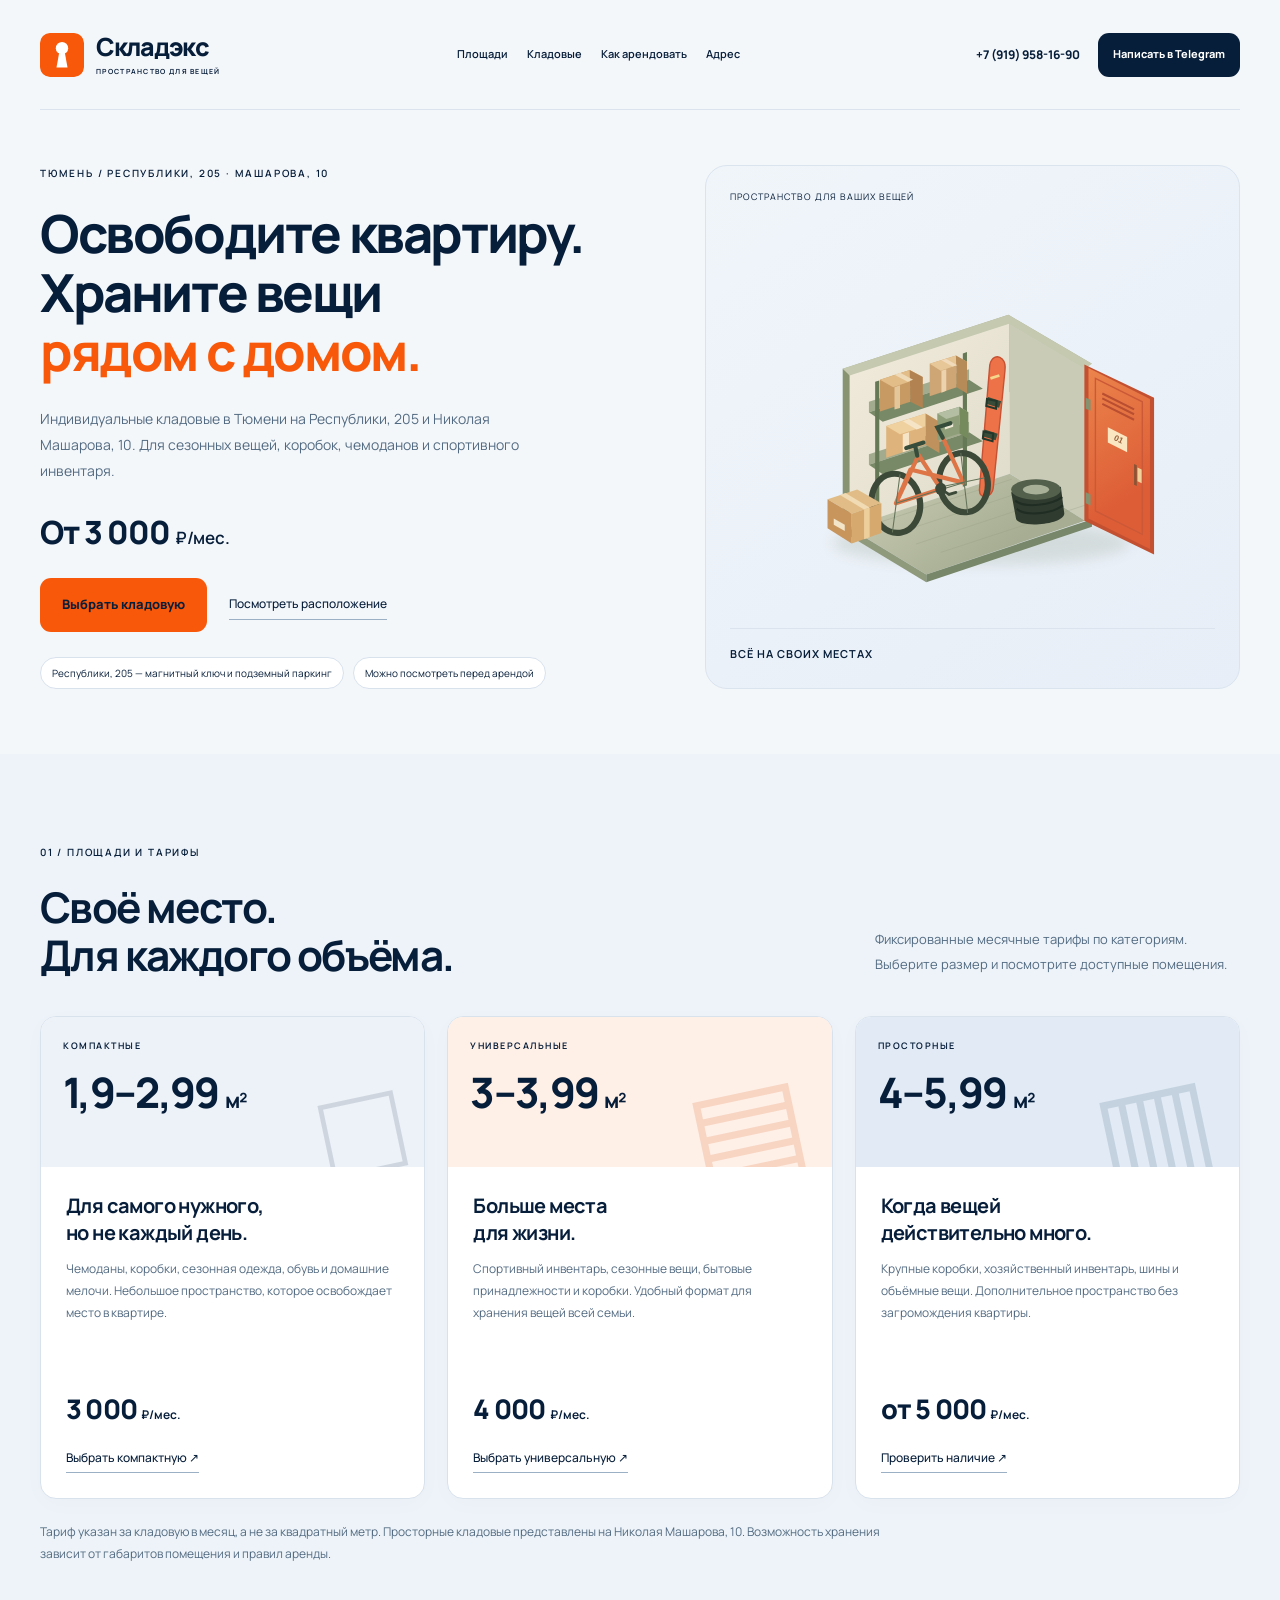
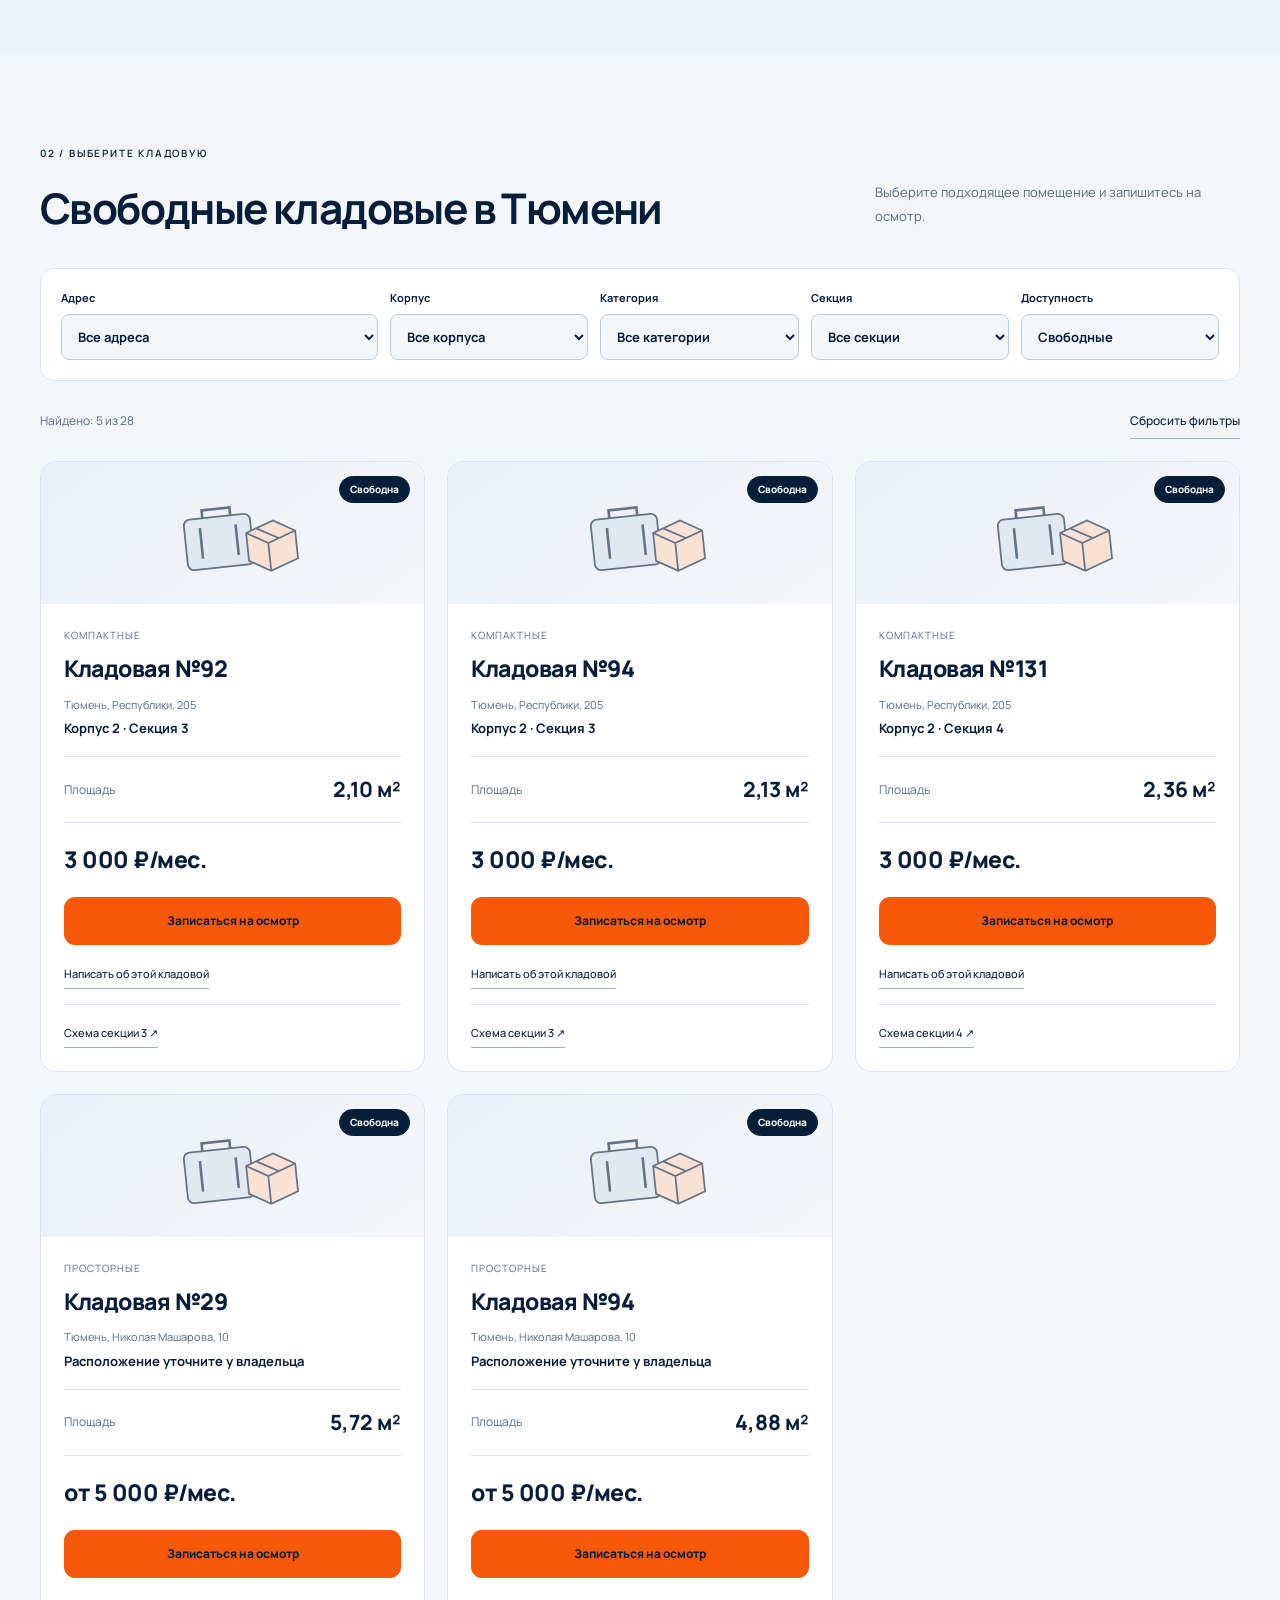
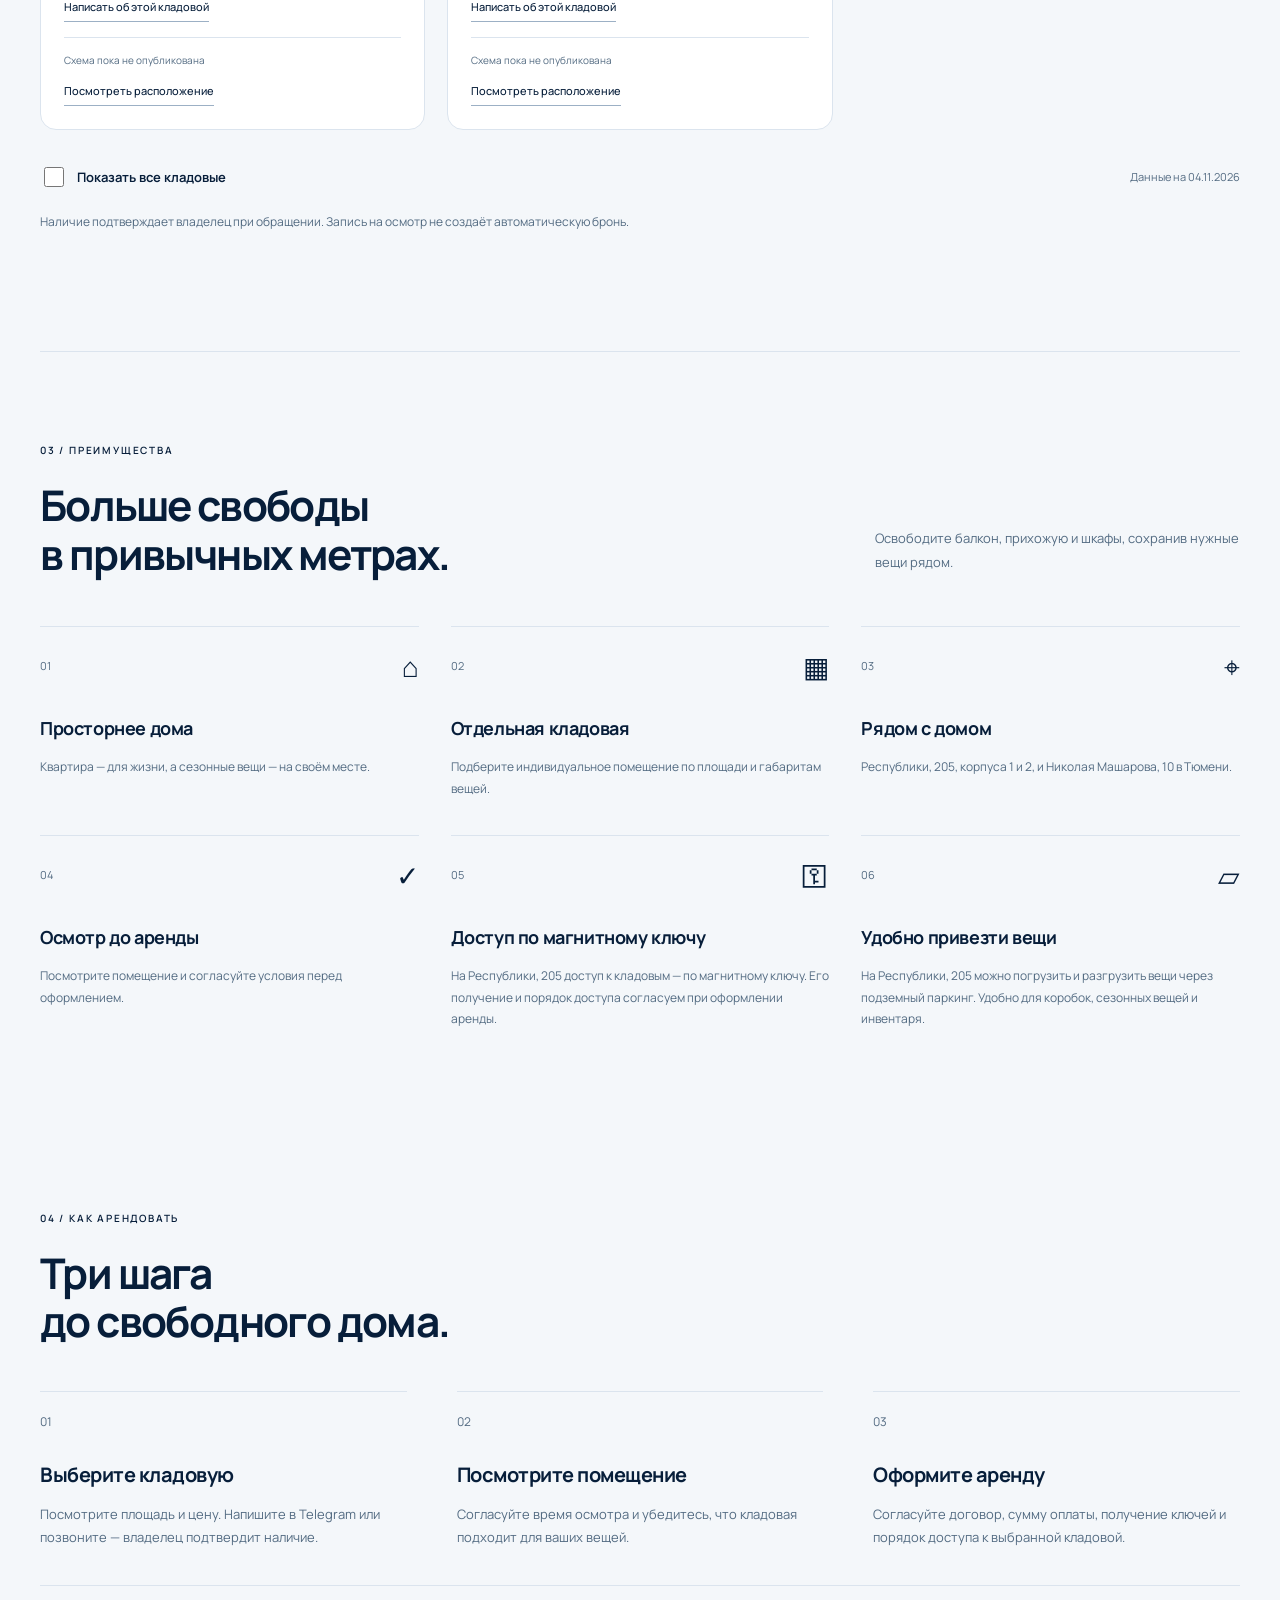
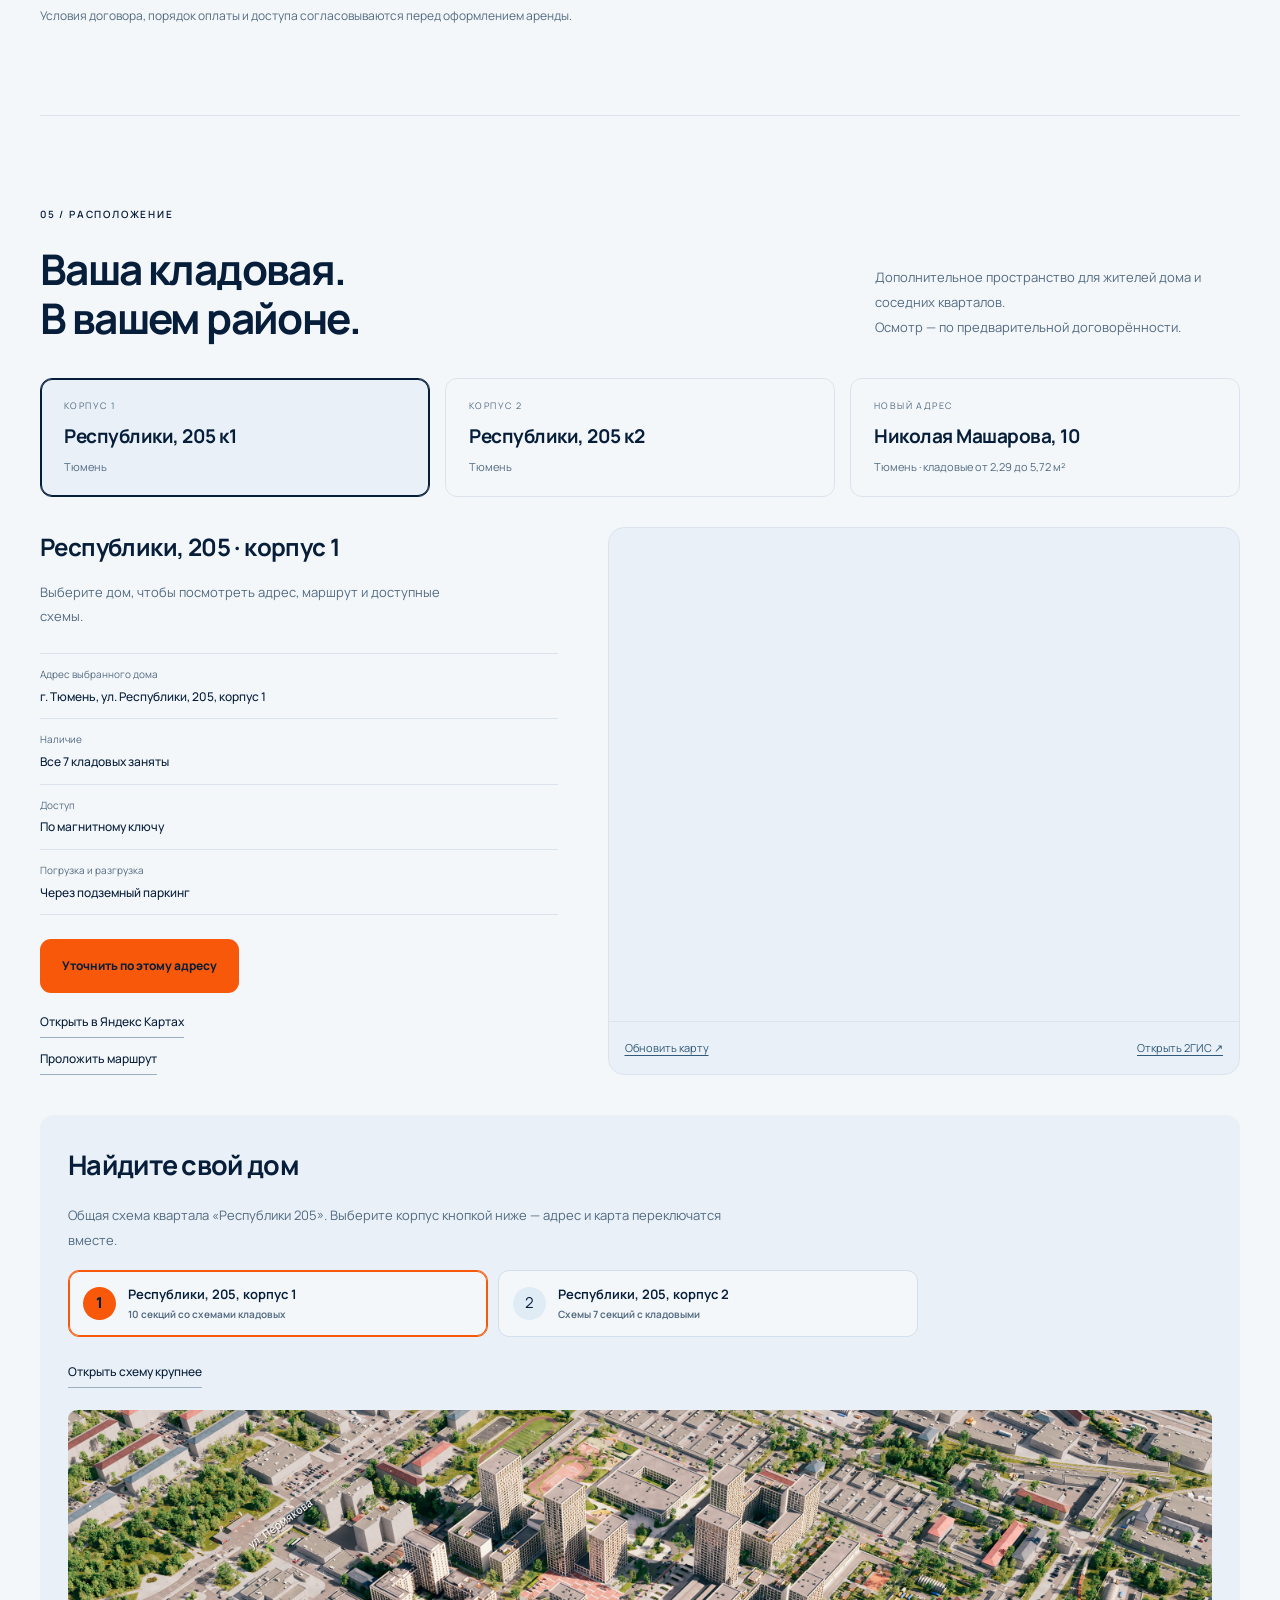
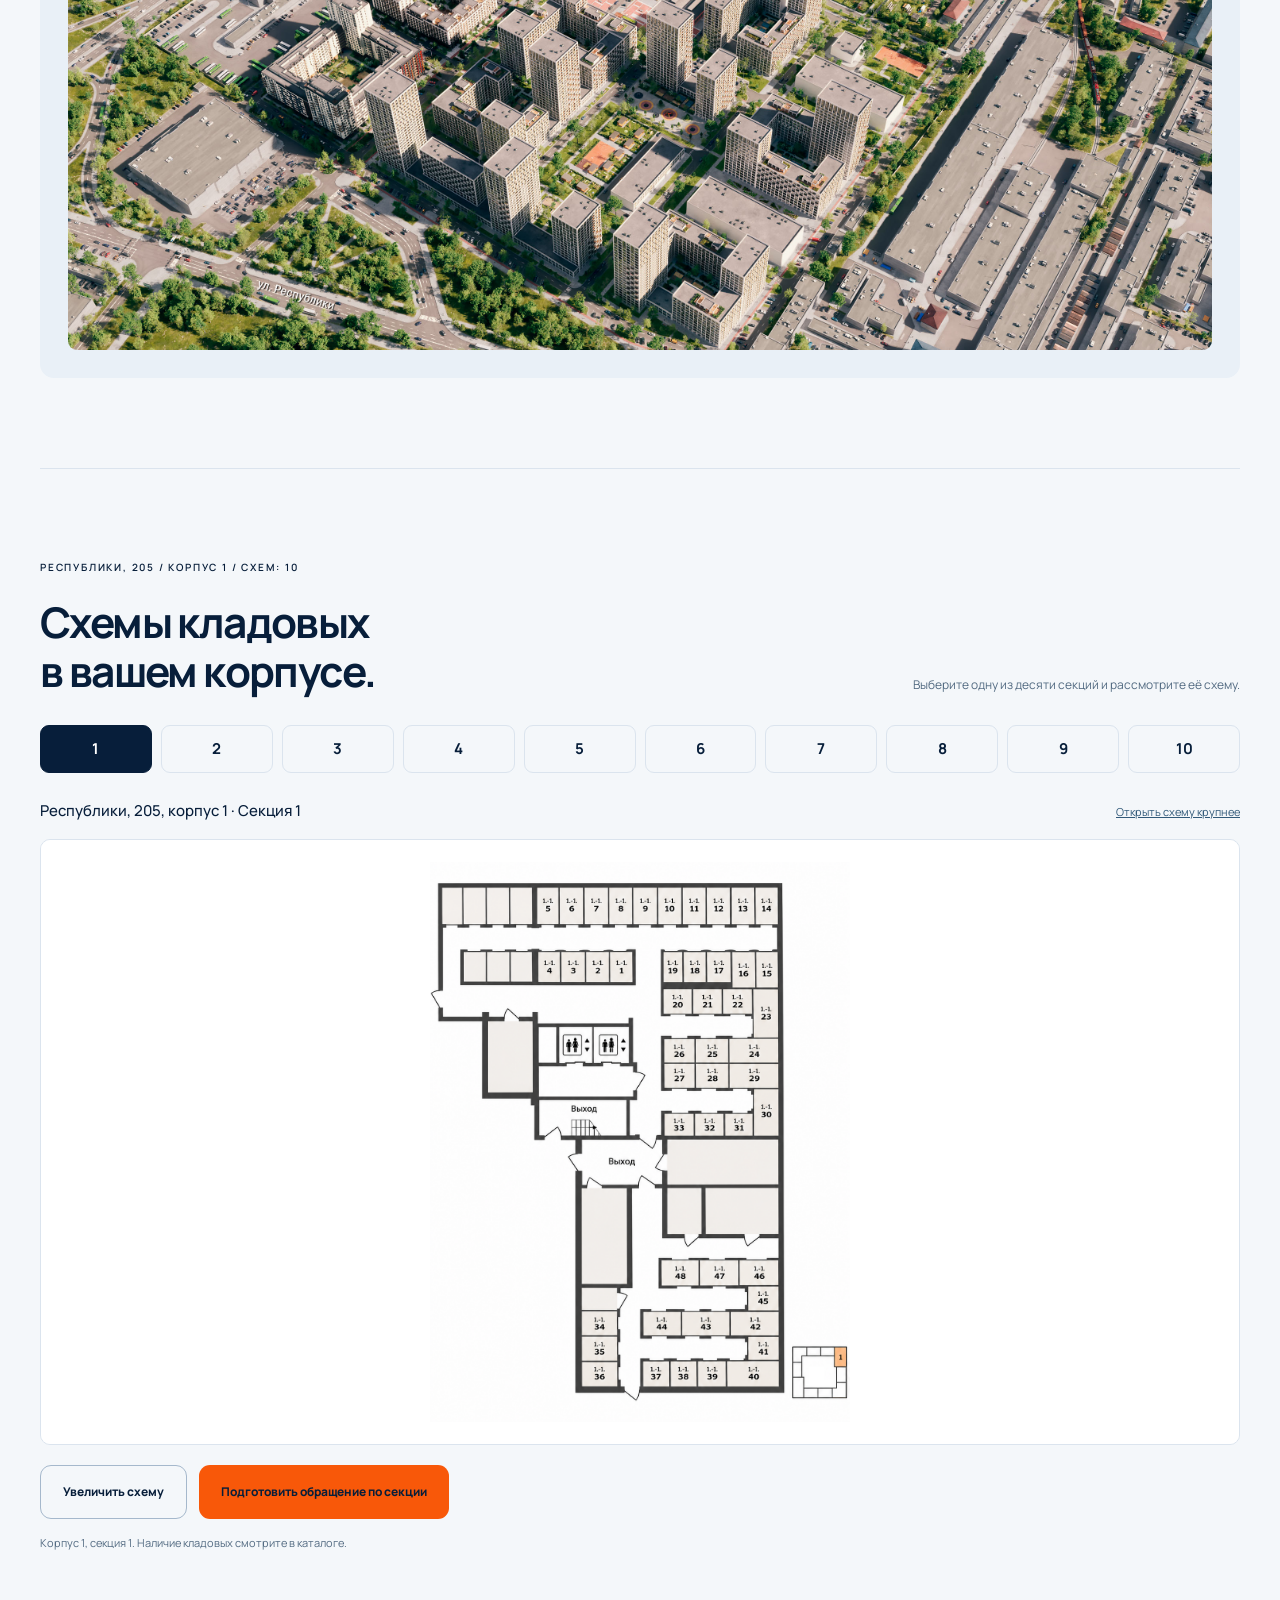
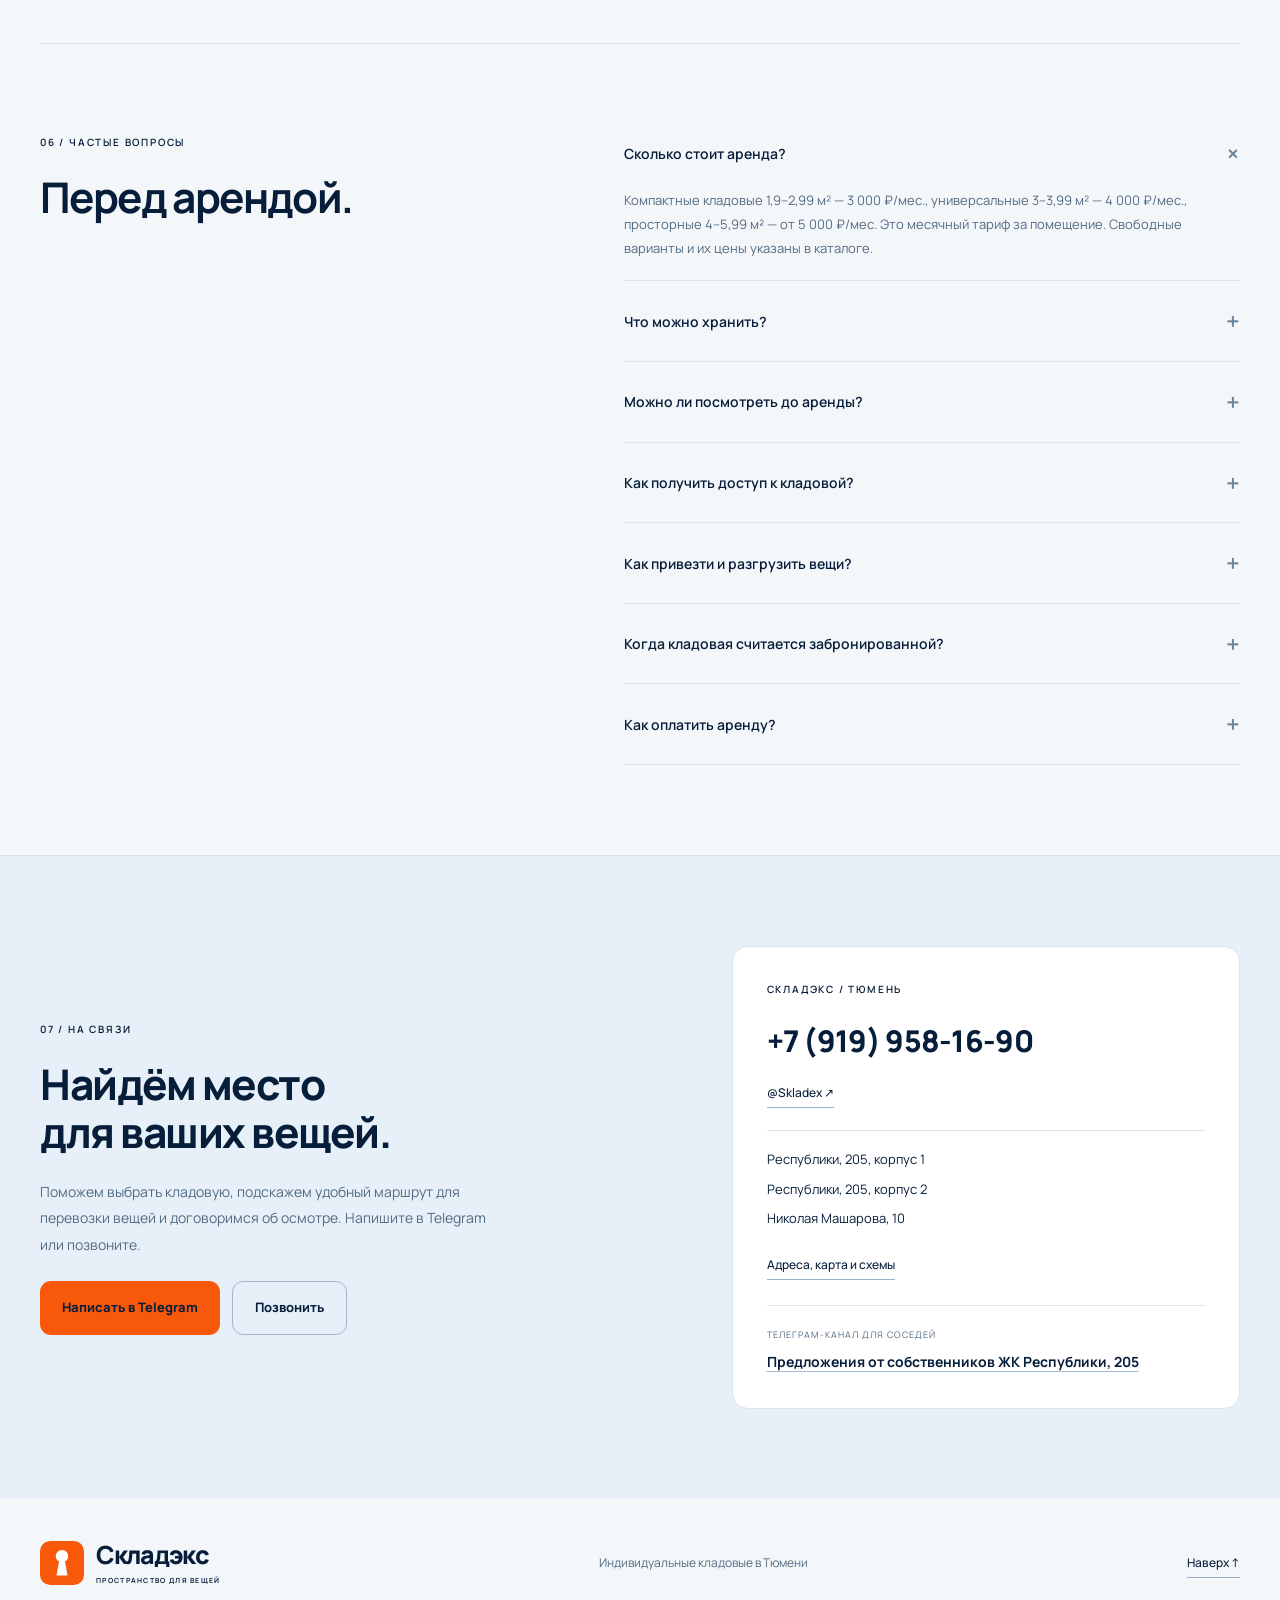
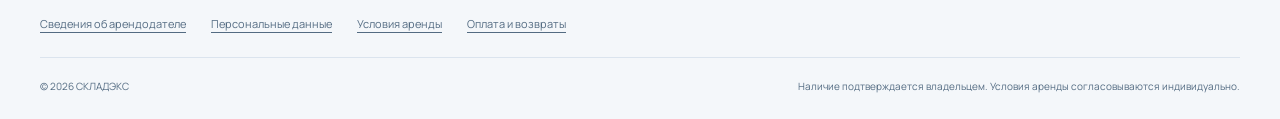
==== commit 51c1363d: "Добавить кладовые на Николая Машарова, 10 и выбор адреса" ====
--- a/index.html
+++ b/index.html
@@ -4,21 +4,21 @@
   <meta charset="UTF-8">
   <meta name="viewport" content="width=device-width, initial-scale=1">
   <meta name="theme-color" content="#071E3A">
-  <meta name="description" content="Аренда индивидуальных кладовых в Тюмени: Республики, 205, корпуса 1 и 2. Компактные кладовые от 3 000 ₽ в месяц. Площадь, наличие, схемы секций и запись на осмотр.">
-  <title>Аренда кладовых в Тюмени на Республики, 205 — Складэкс</title>
+  <meta name="description" content="Индивидуальные кладовые в Тюмени на Республики, 205 и Николая Машарова, 10. Площади, цены, свободные помещения, карты и запись на осмотр. От 3 000 ₽/мес.">
+  <title>Кладовые в Тюмени — Республики, 205 и Машарова, 10 | Складэкс</title>
   <link rel="canonical" href="https://tselov.github.io/pod-bokom/">
   <meta property="og:title" content="Складэкс — кладовые рядом с домом">
-  <meta property="og:description" content="Республики, 205, Тюмень. Выберите свободную кладовую и запишитесь на осмотр. От 3 000 ₽/мес.">
+  <meta property="og:description" content="Республики, 205 и Николая Машарова, 10, Тюмень. Выберите свободную кладовую и запишитесь на осмотр. От 3 000 ₽/мес.">
   <meta property="og:type" content="website">
   <meta property="og:url" content="https://tselov.github.io/pod-bokom/">
   <meta property="og:locale" content="ru_RU">
   <link rel="icon" href="favicon.svg" type="image/svg+xml">
   <link rel="preload" href="fonts/manrope-variable.ttf" as="font" type="font/ttf" crossorigin>
-  <link rel="stylesheet" href="styles.css?v=skladex-v12-20261104">
+  <link rel="stylesheet" href="styles.css?v=skladex-v13-20261104">
   <script src="site-config.js?v=1.1" defer></script>
-  <script src="catalog-core.js?v=1.1" defer></script>
-  <script src="plans-data.js?v=skladex-v12-20261104" defer></script>
-  <script src="script.js?v=skladex-v12-20261104" defer></script>
+  <script src="catalog-core.js?v=1.3" defer></script>
+  <script src="plans-data.js?v=skladex-v13-20261104" defer></script>
+  <script src="script.js?v=skladex-v13-20261104" defer></script>
 </head>
 <body id="top">
   <a class="skip-link" href="#catalog">Перейти к свободным кладовым</a>
@@ -30,21 +30,22 @@
   <nav class="mobile-menu wrap" id="mobile-menu" hidden aria-label="Мобильное меню"><a href="#areas">Площади и цены</a><a href="#catalog">Свободные кладовые</a><a href="#how">Как арендовать</a><a href="#location">Адрес и карта</a><a href="#floorplan-panel">Схемы секций</a><a href="#faq">Частые вопросы</a><a href="https://t.me/Skladex" target="_blank" rel="noopener noreferrer" data-telegram>Написать в Telegram ↗</a></nav>
   <main>
     <section class="hero wrap" aria-labelledby="hero-title">
-      <div class="hero-copy"><p class="eyebrow">ТЮМЕНЬ / РЕСПУБЛИКИ, 205</p><h1 id="hero-title">Освободите квартиру.<br>Храните вещи<br><span>рядом с домом.</span></h1><p class="hero-description">Индивидуальные кладовые в Тюмени на улице Республики, 205. Для сезонных вещей, коробок, чемоданов и спортивного инвентаря.</p><div class="hero-price">От 3 000 <span>₽/мес.</span></div><div class="hero-actions"><a class="button button-primary" href="#catalog">Выбрать кладовую </a><a class="text-link" href="#location">Посмотреть расположение</a></div><div class="hero-tags"><span>Доступ по магнитному ключу</span><span>Погрузка через подземный паркинг</span><span>Можно посмотреть перед арендой</span></div></div>
+      <div class="hero-copy"><p class="eyebrow">ТЮМЕНЬ / РЕСПУБЛИКИ, 205 · МАШАРОВА, 10</p><h1 id="hero-title">Освободите квартиру.<br>Храните вещи<br><span>рядом с домом.</span></h1><p class="hero-description">Индивидуальные кладовые в Тюмени на Республики, 205 и Николая Машарова, 10. Для сезонных вещей, коробок, чемоданов и спортивного инвентаря.</p><div class="hero-price">От 3 000 <span>₽/мес.</span></div><div class="hero-actions"><a class="button button-primary" href="#catalog">Выбрать кладовую </a><a class="text-link" href="#location">Посмотреть расположение</a></div><div class="hero-tags"><span>Республики, 205 — магнитный ключ и подземный паркинг</span><span>Можно посмотреть перед арендой</span></div></div>
       <figure class="hero-visual hero-illustration"><div class="visual-top"><span>ПРОСТРАНСТВО ДЛЯ ВАШИХ ВЕЩЕЙ</span></div><img src="storage.svg" alt="Схематичное изображение хранения коробок, велосипеда и сезонных вещей в кладовой" width="640" height="550" fetchpriority="high"><figcaption>Всё на своих местах</figcaption></figure>
     </section>
     <section class="areas-section" id="areas" aria-labelledby="areas-title"><div class="section wrap"><div class="section-top"><div><p class="eyebrow">01 / ПЛОЩАДИ И ТАРИФЫ</p><h2 id="areas-title">Своё место.<br>Для каждого объёма.</h2></div><p class="section-description">Фиксированные месячные тарифы по категориям. Выберите размер и посмотрите доступные помещения.</p></div><div class="area-grid">
       <article class="area-card" data-format="compact"><div class="area-visual compact"><p>КОМПАКТНЫЕ</p><strong>1,9–2,99 <span>м²</span></strong><span class="area-symbol" aria-hidden="true">□</span></div><div class="area-copy"><h3>Для самого нужного,<br>но не каждый день.</h3><p>Чемоданы, коробки, сезонная одежда, обувь и домашние мелочи. Небольшое пространство, которое освобождает место в квартире.</p><div class="category-price">3 000 <span>₽/мес.</span></div><a class="text-link" href="#catalog" data-category-choice="compact">Выбрать компактную ↗</a></div></article>
       <article class="area-card" data-format="universal"><div class="area-visual universal"><p>УНИВЕРСАЛЬНЫЕ</p><strong>3–3,99 <span>м²</span></strong><span class="area-symbol" aria-hidden="true">▤</span></div><div class="area-copy"><h3>Больше места<br>для жизни.</h3><p>Спортивный инвентарь, сезонные вещи, бытовые принадлежности и коробки. Удобный формат для хранения вещей всей семьи.</p><div class="category-price">4 000 <span>₽/мес.</span></div><a class="text-link" href="#catalog" data-category-choice="universal">Выбрать универсальную ↗</a></div></article>
       <article class="area-card" data-format="spacious"><div class="area-visual spacious"><p>ПРОСТОРНЫЕ</p><strong>4–5,99 <span>м²</span></strong><span class="area-symbol" aria-hidden="true">▥</span></div><div class="area-copy"><h3>Когда вещей<br>действительно много.</h3><p>Крупные коробки, хозяйственный инвентарь, шины и объёмные вещи. Дополнительное пространство без загромождения квартиры.</p><div class="category-price">от 5 000 <span>₽/мес.</span></div><a class="text-link" href="#catalog" data-category-choice="spacious">Проверить наличие ↗</a></div></article>
-    </div><p class="catalog-note">Тариф указан за кладовую в месяц, а не за квадратный метр. Просторных кладовых на Республики, 205 пока нет. Возможность хранения зависит от габаритов помещения и правил аренды.</p></div></section>
+    </div><p class="catalog-note">Тариф указан за кладовую в месяц, а не за квадратный метр. Просторные кладовые представлены на Николая Машарова, 10. Возможность хранения зависит от габаритов помещения и правил аренды.</p></div></section>
     <section class="section wrap catalog-section" id="catalog" aria-labelledby="catalog-title">
-      <div class="section-top"><div><p class="eyebrow">02 / ВЫБЕРИТЕ КЛАДОВУЮ</p><h2 id="catalog-title">Свободные кладовые<br>на Республики, 205</h2></div><p class="section-description">Выберите подходящее помещение и запишитесь на осмотр.</p></div>
+      <div class="section-top"><div><p class="eyebrow">02 / ВЫБЕРИТЕ КЛАДОВУЮ</p><h2 id="catalog-title">Свободные кладовые<br>в Тюмени</h2></div><p class="section-description">Выберите подходящее помещение и запишитесь на осмотр.</p></div>
       <div class="catalog-filters" role="group" aria-label="Фильтры кладовых">
+        <label class="address-filter" for="filter-addressId">Адрес<select id="filter-addressId"><option value="all">Все адреса</option><option value="republic-205">Республики, 205</option><option value="masharova-10">Николая Машарова, 10</option></select></label>
         <label for="filter-building">Корпус<select id="filter-building"><option value="all">Все корпуса</option><option value="1">Корпус 1</option><option value="2">Корпус 2</option></select></label>
         <label for="filter-category">Категория<select id="filter-category"><option value="all">Все категории</option><option value="compact">Компактные</option><option value="universal">Универсальные</option><option value="spacious">Просторные</option></select></label>
         <label for="filter-section">Секция<select id="filter-section"><option value="all">Все секции</option></select></label>
-        <label for="filter-availability">Доступность<select id="filter-availability"><option value="available">Свободные</option><option value="all">Все кладовые</option><option value="occupied">Занятые</option></select></label>
+        <label for="filter-availability">Доступность<select id="filter-availability"><option value="available">Свободные</option><option value="all">Все кладовые</option><option value="occupied">Занятые</option><option value="on_request">Наличие уточняется</option></select></label>
       </div>
       <div class="catalog-toolbar"><p id="catalog-count" role="status" aria-live="polite">Загружаем кладовые…</p><button id="reset-filters" class="text-link" type="button">Сбросить фильтры</button></div>
       <div class="units-grid" id="units-grid" aria-busy="true"></div>
@@ -53,16 +54,17 @@
       <div class="catalog-bottom"><label class="show-all"><input id="show-all-units" type="checkbox"><span>Показать все кладовые</span></label><p id="catalog-updated">Данные на 04.11.2026</p></div>
       <p class="catalog-note">Наличие подтверждает владелец при обращении. Запись на осмотр не создаёт автоматическую бронь.</p>
     </section>
-    <section class="section wrap" id="advantages" aria-labelledby="advantages-title"><div class="section-top"><div><p class="eyebrow">03 / ПРЕИМУЩЕСТВА</p><h2 id="advantages-title">Больше свободы<br>в привычных метрах.</h2></div><p class="section-description">Освободите балкон, прихожую и шкафы, сохранив нужные вещи рядом.</p></div><div class="advantages-grid advantages-grid-expanded"><article><div class="advantage-number">01 <span aria-hidden="true">⌂</span></div><h3>Просторнее дома</h3><p>Квартира — для жизни, а сезонные вещи — на своём месте.</p></article><article><div class="advantage-number">02 <span aria-hidden="true">▦</span></div><h3>Отдельная кладовая</h3><p>Подберите индивидуальное помещение по площади и габаритам вещей.</p></article><article><div class="advantage-number">03 <span aria-hidden="true">⌖</span></div><h3>Рядом с домом</h3><p>Два корпуса на Республики, 205 в Тюмени.</p></article><article><div class="advantage-number">04 <span aria-hidden="true">✓</span></div><h3>Осмотр до аренды</h3><p>Посмотрите помещение и согласуйте условия перед оформлением.</p></article><article><div class="advantage-number">05 <span aria-hidden="true">⚿</span></div><h3>Доступ по магнитному ключу</h3><p>Ключ открывает доступ к кладовым. Его получение и порядок доступа согласуем при оформлении аренды.</p></article><article><div class="advantage-number">06 <span aria-hidden="true">▱</span></div><h3>Удобно привезти вещи</h3><p>Погрузка и разгрузка через подземный паркинг — удобно, когда нужно перевезти коробки, сезонные вещи или инвентарь.</p></article></div></section>
-    <section class="section wrap how-section" id="how" aria-labelledby="how-title"><div class="section-top"><div><p class="eyebrow">04 / КАК АРЕНДОВАТЬ</p><h2 id="how-title">Три шага<br>до свободного дома.</h2></div></div><ol class="steps"><li><span>01</span><h3>Выберите кладовую</h3><p>Посмотрите площадь и цену. Напишите в Telegram или позвоните — владелец подтвердит наличие.</p></li><li><span>02</span><h3>Посмотрите помещение</h3><p>Согласуйте время осмотра и убедитесь, что кладовая подходит для ваших вещей.</p></li><li><span>03</span><h3>Оформите аренду</h3><p>Согласуйте договор, сумму оплаты, получение магнитного ключа и порядок доступа.</p></li></ol><p class="terms-note">Условия договора, порядок оплаты и доступа согласовываются перед оформлением аренды.</p></section>
+    <section class="section wrap" id="advantages" aria-labelledby="advantages-title"><div class="section-top"><div><p class="eyebrow">03 / ПРЕИМУЩЕСТВА</p><h2 id="advantages-title">Больше свободы<br>в привычных метрах.</h2></div><p class="section-description">Освободите балкон, прихожую и шкафы, сохранив нужные вещи рядом.</p></div><div class="advantages-grid advantages-grid-expanded"><article><div class="advantage-number">01 <span aria-hidden="true">⌂</span></div><h3>Просторнее дома</h3><p>Квартира — для жизни, а сезонные вещи — на своём месте.</p></article><article><div class="advantage-number">02 <span aria-hidden="true">▦</span></div><h3>Отдельная кладовая</h3><p>Подберите индивидуальное помещение по площади и габаритам вещей.</p></article><article><div class="advantage-number">03 <span aria-hidden="true">⌖</span></div><h3>Рядом с домом</h3><p>Республики, 205, корпуса 1 и 2, и Николая Машарова, 10 в Тюмени.</p></article><article><div class="advantage-number">04 <span aria-hidden="true">✓</span></div><h3>Осмотр до аренды</h3><p>Посмотрите помещение и согласуйте условия перед оформлением.</p></article><article><div class="advantage-number">05 <span aria-hidden="true">⚿</span></div><h3>Доступ по магнитному ключу</h3><p>На Республики, 205 доступ к кладовым — по магнитному ключу. Его получение и порядок доступа согласуем при оформлении аренды.</p></article><article><div class="advantage-number">06 <span aria-hidden="true">▱</span></div><h3>Удобно привезти вещи</h3><p>На Республики, 205 можно погрузить и разгрузить вещи через подземный паркинг. Удобно для коробок, сезонных вещей и инвентаря.</p></article></div></section>
+    <section class="section wrap how-section" id="how" aria-labelledby="how-title"><div class="section-top"><div><p class="eyebrow">04 / КАК АРЕНДОВАТЬ</p><h2 id="how-title">Три шага<br>до свободного дома.</h2></div></div><ol class="steps"><li><span>01</span><h3>Выберите кладовую</h3><p>Посмотрите площадь и цену. Напишите в Telegram или позвоните — владелец подтвердит наличие.</p></li><li><span>02</span><h3>Посмотрите помещение</h3><p>Согласуйте время осмотра и убедитесь, что кладовая подходит для ваших вещей.</p></li><li><span>03</span><h3>Оформите аренду</h3><p>Согласуйте договор, сумму оплаты, получение ключей и порядок доступа к выбранной кладовой.</p></li></ol><p class="terms-note">Условия договора, порядок оплаты и доступа согласовываются перед оформлением аренды.</p></section>
     <section class="section wrap locations-section" id="location" aria-labelledby="location-title">
       <div class="section-top"><div><p class="eyebrow">05 / РАСПОЛОЖЕНИЕ</p><h2 id="location-title">Ваша кладовая.<br>В вашем районе.</h2></div><p class="section-description">Дополнительное пространство для жителей дома и соседних кварталов.<br>Осмотр — по предварительной договорённости.</p></div>
-      <div class="building-switch" role="group" aria-label="Выберите дом">
+      <div class="building-switch building-switch-expanded" role="group" aria-label="Выберите адрес и дом">
         <button class="building-option active" data-building-choice="1" aria-pressed="true" aria-controls="location-map building-address"><span>КОРПУС 1</span><strong>Республики, 205 к1</strong><small>Тюмень</small></button>
         <button class="building-option" data-building-choice="2" aria-pressed="false" aria-controls="location-map building-address"><span>КОРПУС 2</span><strong>Республики, 205 к2</strong><small>Тюмень</small></button>
+        <button class="building-option" data-building-choice="masharova-10" aria-pressed="false" aria-controls="location-map building-address"><span>НОВЫЙ АДРЕС</span><strong>Николая Машарова, 10</strong><small>Тюмень · кладовые от 2,29 до 5,72 м²</small></button>
       </div>
       <div class="location-grid">
-        <div class="location-copy"><h3 id="building-heading">Республики, 205 · корпус 1</h3><p>Выберите корпус, чтобы посмотреть адрес, маршрут и доступные схемы.</p><div class="location-details"><div><span>Адрес выбранного дома</span><strong id="building-address" aria-live="polite">г. Тюмень, ул. Республики, 205, корпус 1</strong></div><div><span>Наличие</span><strong id="building-availability">Все 7 кладовых заняты</strong></div><div><span>Доступ</span><strong>По магнитному ключу</strong></div><div><span>Погрузка и разгрузка</span><strong>Через подземный паркинг</strong></div></div><p class="plans-unavailable" id="plans-unavailable" hidden>Схемы корпуса 2 пока не опубликованы. Секции свободных кладовых указаны в каталоге.</p><button class="button button-primary" id="building-request" data-request data-building="1">Уточнить по этому корпусу </button><a class="text-button map-external" id="map-external" href="https://yandex.ru/maps/?text=Тюмень%2C%20улица%20Республики%2C%20205%2C%20корпус%201" target="_blank" rel="noopener noreferrer">Открыть в Яндекс Картах </a><a class="text-button map-external" id="map-route" href="https://yandex.ru/maps/?rtext=~57.12774%2C65.59686&amp;rtt=auto" target="_blank" rel="noopener noreferrer">Проложить маршрут </a></div>
+        <div class="location-copy"><h3 id="building-heading">Республики, 205 · корпус 1</h3><p>Выберите дом, чтобы посмотреть адрес, маршрут и доступные схемы.</p><div class="location-details"><div><span>Адрес выбранного дома</span><strong id="building-address" aria-live="polite">г. Тюмень, ул. Республики, 205, корпус 1</strong></div><div><span>Наличие</span><strong id="building-availability">Все 7 кладовых заняты</strong></div><div><span>Доступ</span><strong id="location-access">По магнитному ключу</strong></div><div><span>Погрузка и разгрузка</span><strong id="location-loading">Через подземный паркинг</strong></div></div><p class="plans-unavailable" id="plans-unavailable" hidden>Схемы для выбранного адреса пока не опубликованы.</p><button class="button button-primary" id="building-request" data-request data-building="1">Уточнить по этому адресу</button><a class="text-button map-external" id="map-external" href="https://yandex.ru/maps/?text=Тюмень%2C%20улица%20Республики%2C%20205%2C%20корпус%201" target="_blank" rel="noopener noreferrer">Открыть в Яндекс Картах </a><a class="text-button map-external" id="map-route" href="https://yandex.ru/maps/?rtext=~57.12774%2C65.59686&amp;rtt=auto" target="_blank" rel="noopener noreferrer">Проложить маршрут </a></div>
         <div class="map-card">
           <iframe id="location-map" title="Карта: Тюмень, улица Республики, 205, корпус 1" src="https://yandex.ru/map-widget/v1/?mode=search&amp;ol=geo&amp;ouri=ymapsbm1%3A%2F%2Fgeo%3Fdata%3DCgo2NTkwNjYyMjQyEkPQoNC-0YHRgdC40Y8sINCi0Y7QvNC10L3RjCwg0YPQu9C40YbQsCDQoNC10YHQv9GD0LHQu9C40LrQuCwgMjA10LoxIgoNlzGDQhXOgmRC&amp;ll=65.59686%2C57.12774&amp;z=17" referrerpolicy="no-referrer-when-downgrade" allowfullscreen></iframe>
           <div class="map-footer"><p id="map-status" role="status" aria-live="polite">Загружаем карту…</p><div class="map-options"><button id="map-retry" class="map-link" type="button">Обновить карту</button><a id="map-backup" class="map-link" href="https://2gis.ru/tyumen/search/Тюмень%2C%20Республики%2C%20205%20к1" target="_blank" rel="noopener noreferrer">Открыть 2ГИС ↗</a></div></div>
@@ -99,16 +101,16 @@
       <details open><summary>Сколько стоит аренда?<span aria-hidden="true">+</span></summary><p>Компактные кладовые 1,9–2,99 м² — 3 000 ₽/мес., универсальные 3–3,99 м² — 4 000 ₽/мес., просторные 4–5,99 м² — от 5 000 ₽/мес. Это месячный тариф за помещение. Свободные варианты и их цены указаны в каталоге.</p></details>
       <details><summary>Что можно хранить?<span aria-hidden="true">+</span></summary><p>Коробки, чемоданы, сезонную одежду и бытовые вещи с учётом правил аренды. Хранение шин, велосипедов, крупного инвентаря и вещей с особыми требованиями согласуйте заранее. Вещи должны подходить по габаритам. Опасные и запрещённые договором предметы хранить нельзя.</p></details>
       <details><summary>Можно ли посмотреть до аренды?<span aria-hidden="true">+</span></summary><p>Да. Выберите свободную кладовую и нажмите «Записаться на осмотр». Владелец подтвердит наличие и согласует время.</p></details>
-      <details><summary>Как получить доступ к кладовой?<span aria-hidden="true">+</span></summary><p>Доступ — по магнитному ключу. Его получение, порядок доступа и условия договора согласуем перед оформлением аренды.</p></details><details><summary>Как привезти и разгрузить вещи?<span aria-hidden="true">+</span></summary><p>Погрузка и разгрузка доступны через подземный паркинг. Так удобнее привезти коробки, чемоданы и сезонный инвентарь. Перед приездом согласуйте с владельцем маршрут к кладовой и порядок въезда.</p></details>
+      <details><summary>Как получить доступ к кладовой?<span aria-hidden="true">+</span></summary><p>На Республики, 205 доступ — по магнитному ключу. Получение ключей и порядок доступа к кладовой на любом адресе согласуем перед оформлением аренды.</p></details><details><summary>Как привезти и разгрузить вещи?<span aria-hidden="true">+</span></summary><p>На Республики, 205 погрузка и разгрузка доступны через подземный паркинг. Для Николая Машарова, 10 способ подъезда и разгрузки уточните у владельца. Перед приездом согласуйте маршрут к своей кладовой и порядок въезда.</p></details>
       <details><summary>Когда кладовая считается забронированной?<span aria-hidden="true">+</span></summary><p>Только после подтверждения владельцем. Выбор помещения, открытие Telegram и отправка сообщения сами по себе не создают бронь.</p></details>
       <details><summary>Как оплатить аренду?<span aria-hidden="true">+</span></summary><p>Порядок и сумму первого платежа согласуйте после подтверждения наличия и условий договора. Оплата на сайте пока не подключена.</p></details>
     </div></section>
-    <section class="inquiry-section" id="inquiry" aria-labelledby="inquiry-title"><div class="section wrap contact-grid"><div><p class="eyebrow">07 / НА СВЯЗИ</p><h2 id="inquiry-title">Найдём место<br>для ваших вещей.</h2><p class="inquiry-description">Поможем выбрать кладовую, подскажем, как привезти вещи через подземный паркинг, и договоримся об осмотре. Напишите в Telegram или позвоните.</p><div class="contact-actions"><a class="button button-primary" href="https://t.me/Skladex" target="_blank" rel="noopener noreferrer" data-telegram>Написать в Telegram</a><a class="button button-outline" href="tel:+79199581690" data-phone>Позвонить</a></div></div><div class="contact-card"><p class="eyebrow">СКЛАДЭКС / ТЮМЕНЬ</p><a class="contact-phone" href="tel:+79199581690" data-phone>+7 (919) 958-16-90</a><a class="text-link" href="https://t.me/Skladex" target="_blank" rel="noopener noreferrer" data-telegram>@Skladex ↗</a><div class="contact-addresses"><p>Республики, 205, корпус 1</p><p>Республики, 205, корпус 2</p></div><a class="text-link" href="#location">Адреса, карта и схемы</a><a class="community-link" href="https://t.me/resp205" target="_blank" rel="noopener noreferrer"><span>ТЕЛЕГРАМ-КАНАЛ ДЛЯ СОСЕДЕЙ</span><strong>Предложения от собственников ЖК Республики, 205</strong></a></div></div></section>
+    <section class="inquiry-section" id="inquiry" aria-labelledby="inquiry-title"><div class="section wrap contact-grid"><div><p class="eyebrow">07 / НА СВЯЗИ</p><h2 id="inquiry-title">Найдём место<br>для ваших вещей.</h2><p class="inquiry-description">Поможем выбрать кладовую, подскажем удобный маршрут для перевозки вещей и договоримся об осмотре. Напишите в Telegram или позвоните.</p><div class="contact-actions"><a class="button button-primary" href="https://t.me/Skladex" target="_blank" rel="noopener noreferrer" data-telegram>Написать в Telegram</a><a class="button button-outline" href="tel:+79199581690" data-phone>Позвонить</a></div></div><div class="contact-card"><p class="eyebrow">СКЛАДЭКС / ТЮМЕНЬ</p><a class="contact-phone" href="tel:+79199581690" data-phone>+7 (919) 958-16-90</a><a class="text-link" href="https://t.me/Skladex" target="_blank" rel="noopener noreferrer" data-telegram>@Skladex ↗</a><div class="contact-addresses"><p>Республики, 205, корпус 1</p><p>Республики, 205, корпус 2</p><p>Николая Машарова, 10</p></div><a class="text-link" href="#location">Адреса, карта и схемы</a><a class="community-link" href="https://t.me/resp205" target="_blank" rel="noopener noreferrer"><span>ТЕЛЕГРАМ-КАНАЛ ДЛЯ СОСЕДЕЙ</span><strong>Предложения от собственников ЖК Республики, 205</strong></a></div></div></section>
   </main>
   <footer class="footer wrap"><div class="footer-top"><a class="brand" href="#top" aria-label="Складэкс — наверх"><img class="brand-mark" src="brand-mark.svg" width="44" height="44" alt=""><span>Складэкс<small>ПРОСТРАНСТВО ДЛЯ ВЕЩЕЙ</small></span></a><p>Индивидуальные кладовые в Тюмени</p><a class="text-link" href="#top">Наверх ↑</a></div><nav class="legal-links" aria-label="Документы"><a href="documents.html#landlord">Сведения об арендодателе</a><a href="documents.html#privacy">Персональные данные</a><a href="documents.html#rental">Условия аренды</a><a href="documents.html#payment">Оплата и возвраты</a></nav><div class="footer-bottom"><span>© <span id="year">2026</span> СКЛАДЭКС</span><p>Наличие подтверждается владельцем. Условия аренды согласовываются индивидуально.</p></div></footer>
   <nav class="mobile-contact-bar" aria-label="Быстрая связь"><a href="tel:+79199581690" data-phone>Позвонить</a><a href="https://t.me/Skladex" target="_blank" rel="noopener noreferrer" data-telegram>Написать</a></nav>
   <dialog id="contact-dialog" class="contact-dialog" aria-labelledby="contact-dialog-title">
-    <button class="dialog-close" type="button" aria-label="Закрыть обращение">×</button><p class="eyebrow">ЗАПИСЬ НА ОСМОТР</p><h2 id="contact-dialog-title">Договоримся об осмотре</h2><p id="contact-dialog-details"></p><label for="contact-message">Ваше обращение</label><textarea id="contact-message" rows="6" readonly></textarea><div class="contact-dialog-actions"><a id="unit-telegram" class="button button-primary" href="https://t.me/Skladex" target="_blank" rel="noopener noreferrer">Продолжить в Telegram</a><button id="copy-message" class="button button-outline" type="button">Скопировать текст</button><a href="tel:+79199581690" class="text-link" data-phone>Позвонить владельцу</a></div><p id="contact-copy-status" role="status" aria-live="polite"></p><p class="form-note">Проверьте текст и отправьте его в Telegram. Если приложение не подставит сообщение, скопируйте его здесь и вставьте в чат @Skladex. Наличие и время осмотра подтверждает владелец.</p>
+    <button class="dialog-close" type="button" aria-label="Закрыть обращение">×</button><p class="eyebrow" id="contact-dialog-eyebrow">ЗАПИСЬ НА ОСМОТР</p><h2 id="contact-dialog-title">Договоримся об осмотре</h2><p id="contact-dialog-details"></p><label for="contact-message">Ваше обращение</label><textarea id="contact-message" rows="6" readonly></textarea><div class="contact-dialog-actions"><a id="unit-telegram" class="button button-primary" href="https://t.me/Skladex" target="_blank" rel="noopener noreferrer">Продолжить в Telegram</a><button id="copy-message" class="button button-outline" type="button">Скопировать текст</button><a href="tel:+79199581690" class="text-link" data-phone>Позвонить владельцу</a></div><p id="contact-copy-status" role="status" aria-live="polite"></p><p class="form-note">Проверьте текст и отправьте его в Telegram. Если приложение не подставит сообщение, скопируйте его здесь и вставьте в чат @Skladex. Наличие и время осмотра подтверждает владелец.</p>
   </dialog>
   <dialog id="plan-dialog" class="plan-dialog" aria-labelledby="plan-dialog-title">
     <button class="dialog-close" aria-label="Закрыть схему">×</button>
--- a/styles.css
+++ b/styles.css
@@ -46,3 +46,8 @@
 @media(max-width:760px){.advantages-grid-expanded{grid-template-columns:repeat(2,minmax(0,1fr));gap:28px 22px}.hero-tags span{font-size:9px}.hero-illustration .visual-top{justify-content:flex-start}}
 
 .community-link{display:block;width:100%;margin-top:25px;padding-top:22px;border-top:1px solid var(--line)}.community-link>span{display:block;font-size:9px;letter-spacing:1px;color:var(--muted);margin-bottom:7px}.community-link>strong{display:block;font-size:14px;line-height:1.7;font-weight:700;text-decoration:underline;text-underline-offset:4px;text-decoration-color:#a5b8cc}.community-link:hover>strong{text-decoration-color:var(--accent)}
+
+/* Каталог по двум адресам. */
+.catalog-filters{grid-template-columns:1.6fr repeat(4,minmax(0,1fr));gap:12px}.catalog-filters select:disabled{color:var(--muted);background:#edf1f5;cursor:default}.building-switch-expanded{grid-template-columns:repeat(3,minmax(0,1fr))}.building-switch-expanded .building-option strong{font-size:19px}.unit-map{display:flex;width:fit-content;margin-top:9px}.hero-tags span{white-space:normal}
+@media(max-width:1100px){.catalog-filters{grid-template-columns:repeat(3,minmax(0,1fr))}.catalog-filters .address-filter{grid-column:span 1}.building-switch-expanded .building-option{padding-inline:15px}.building-switch-expanded .building-option strong{font-size:16px}}
+@media(max-width:760px){.catalog-filters{grid-template-columns:1fr 1fr;gap:14px 10px}.catalog-filters .address-filter{grid-column:1 / -1}.building-switch-expanded{grid-template-columns:1fr 1fr}.building-switch-expanded .building-option:last-child{grid-column:1 / -1}.building-switch-expanded .building-option strong{font-size:15px}.hero-tags span{max-width:100%}}
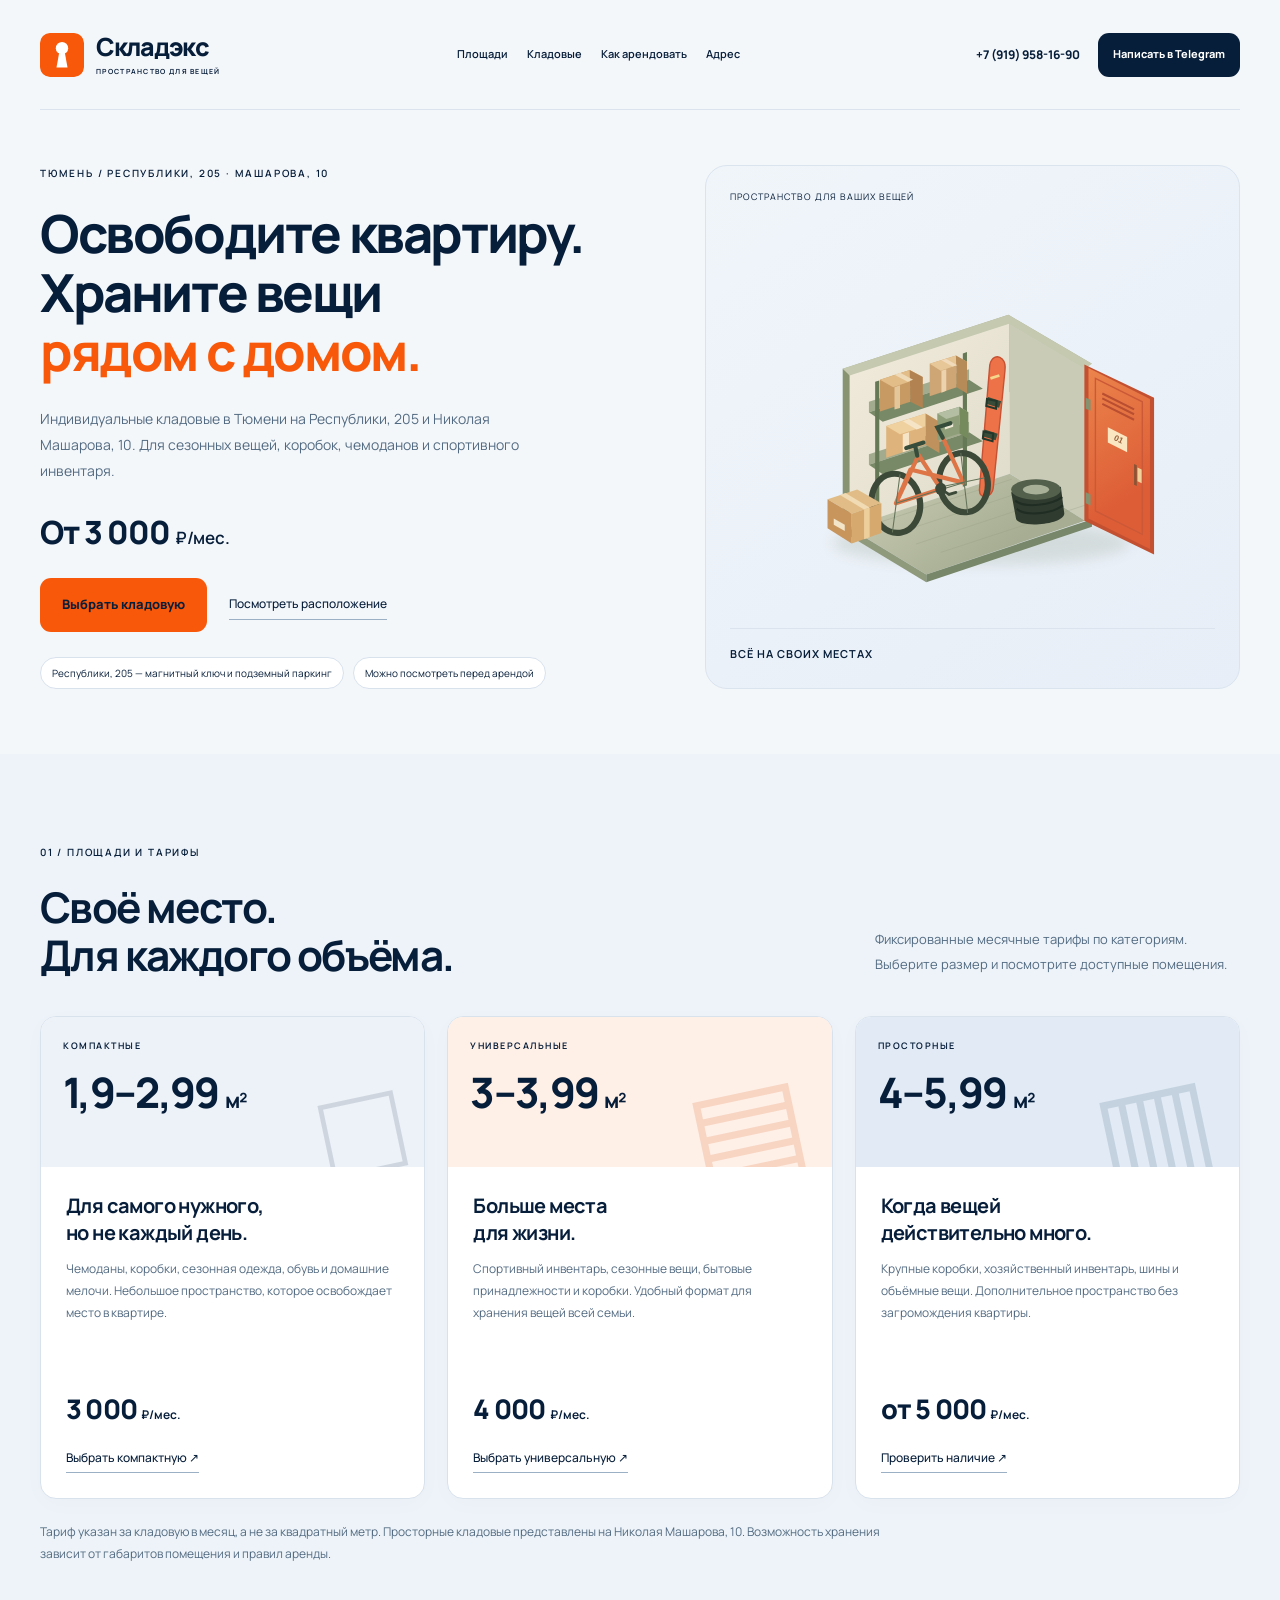
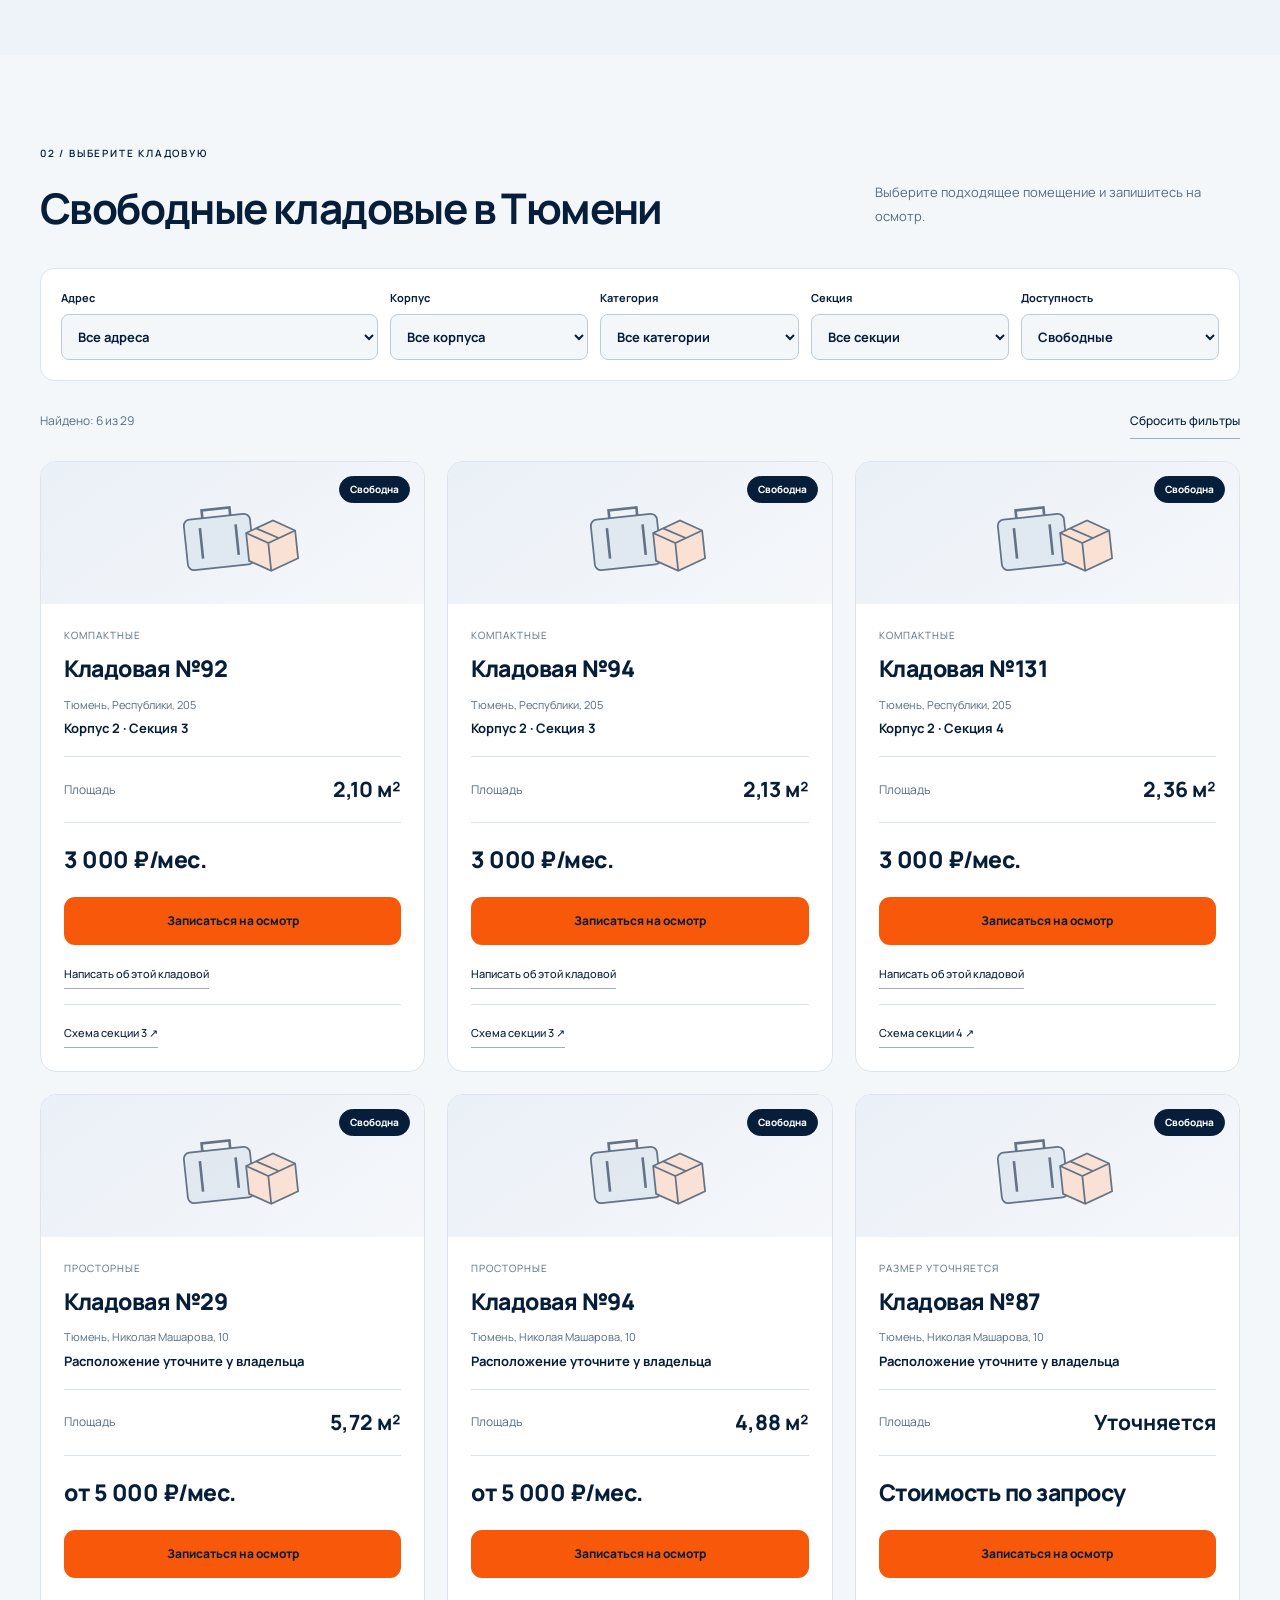
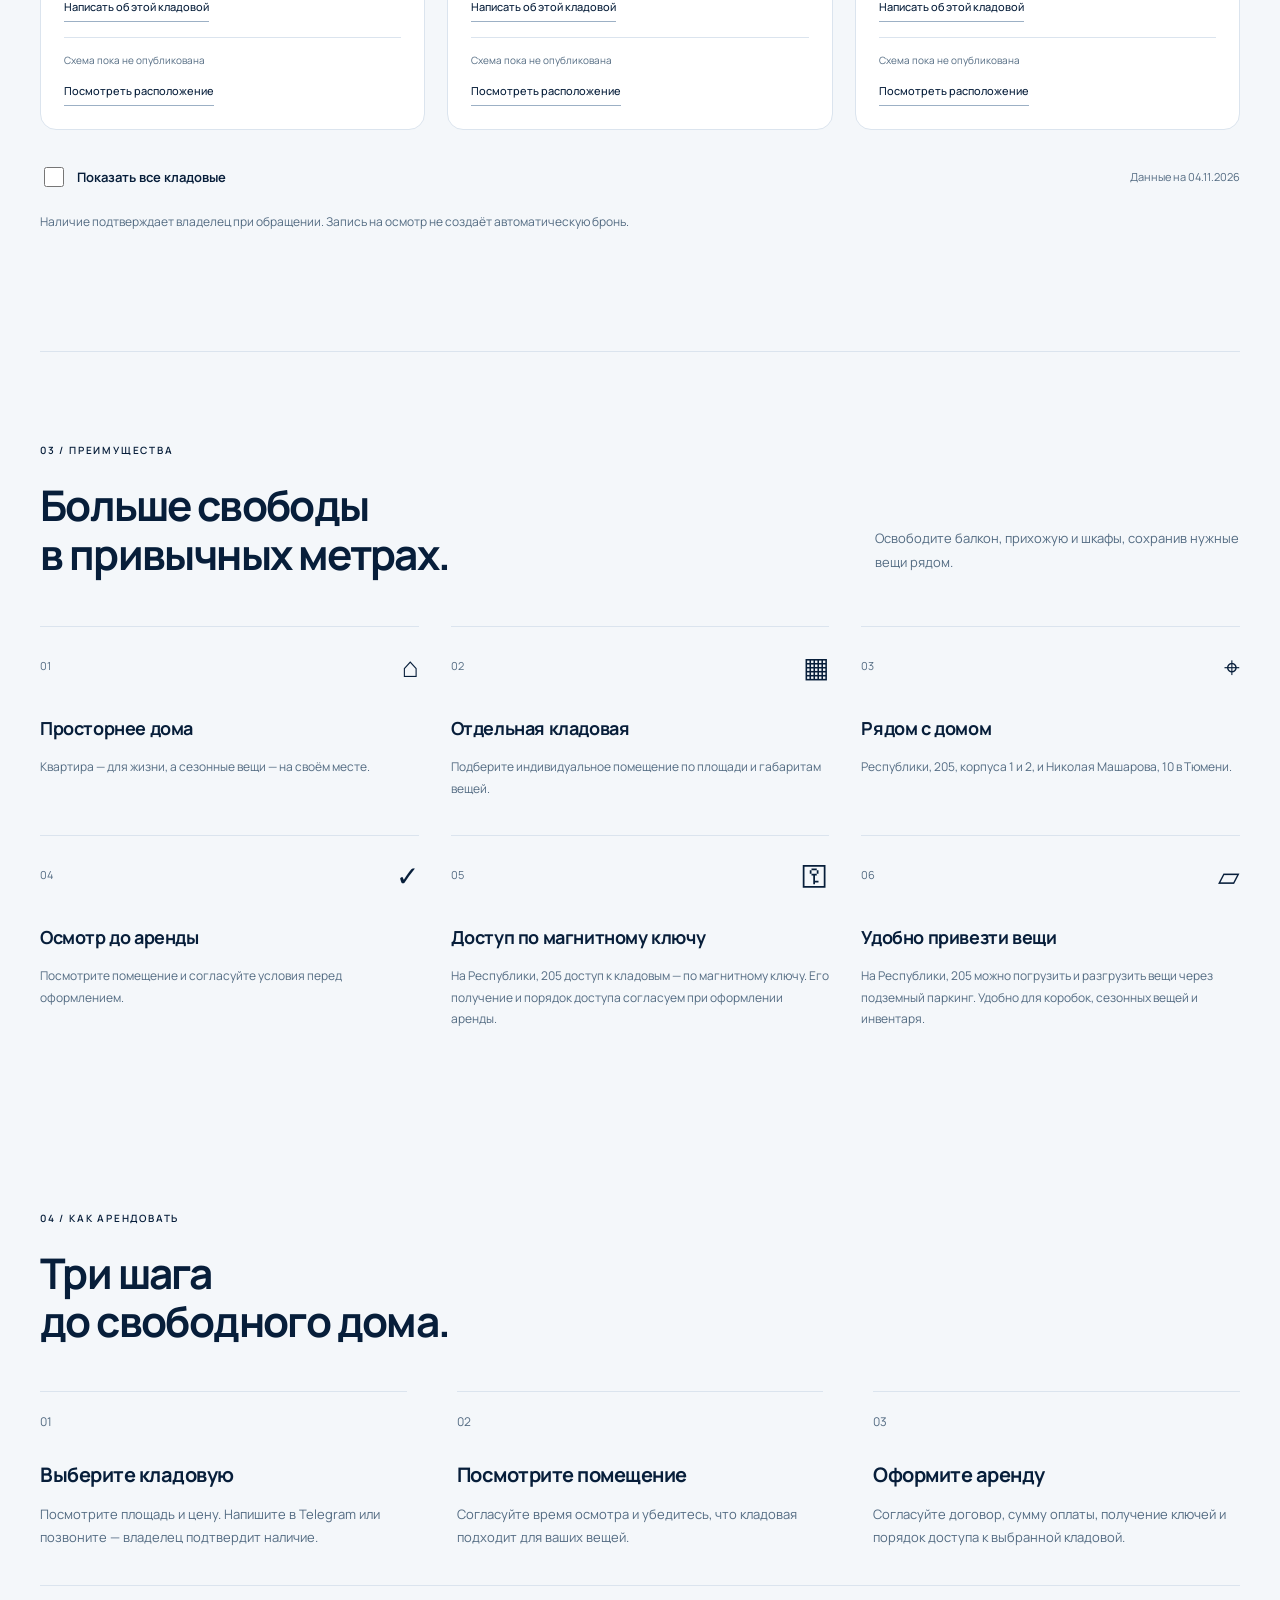
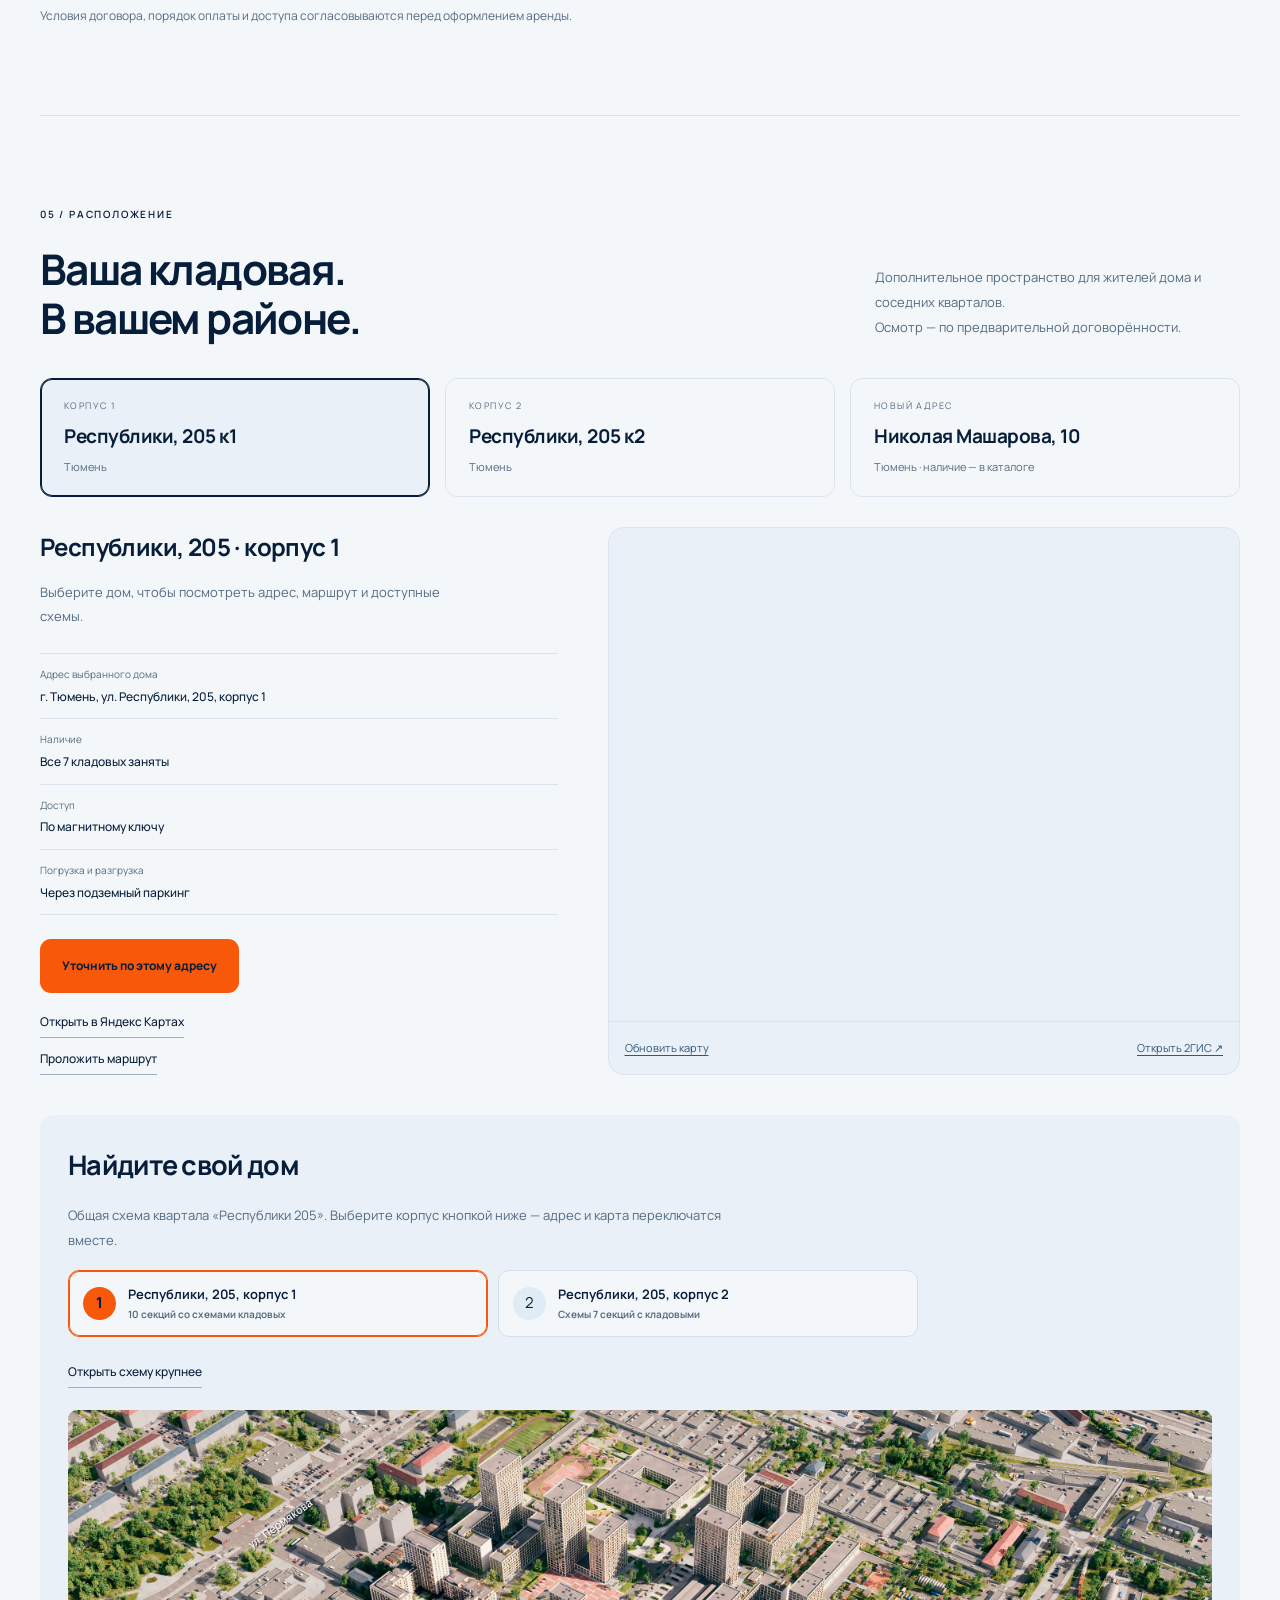
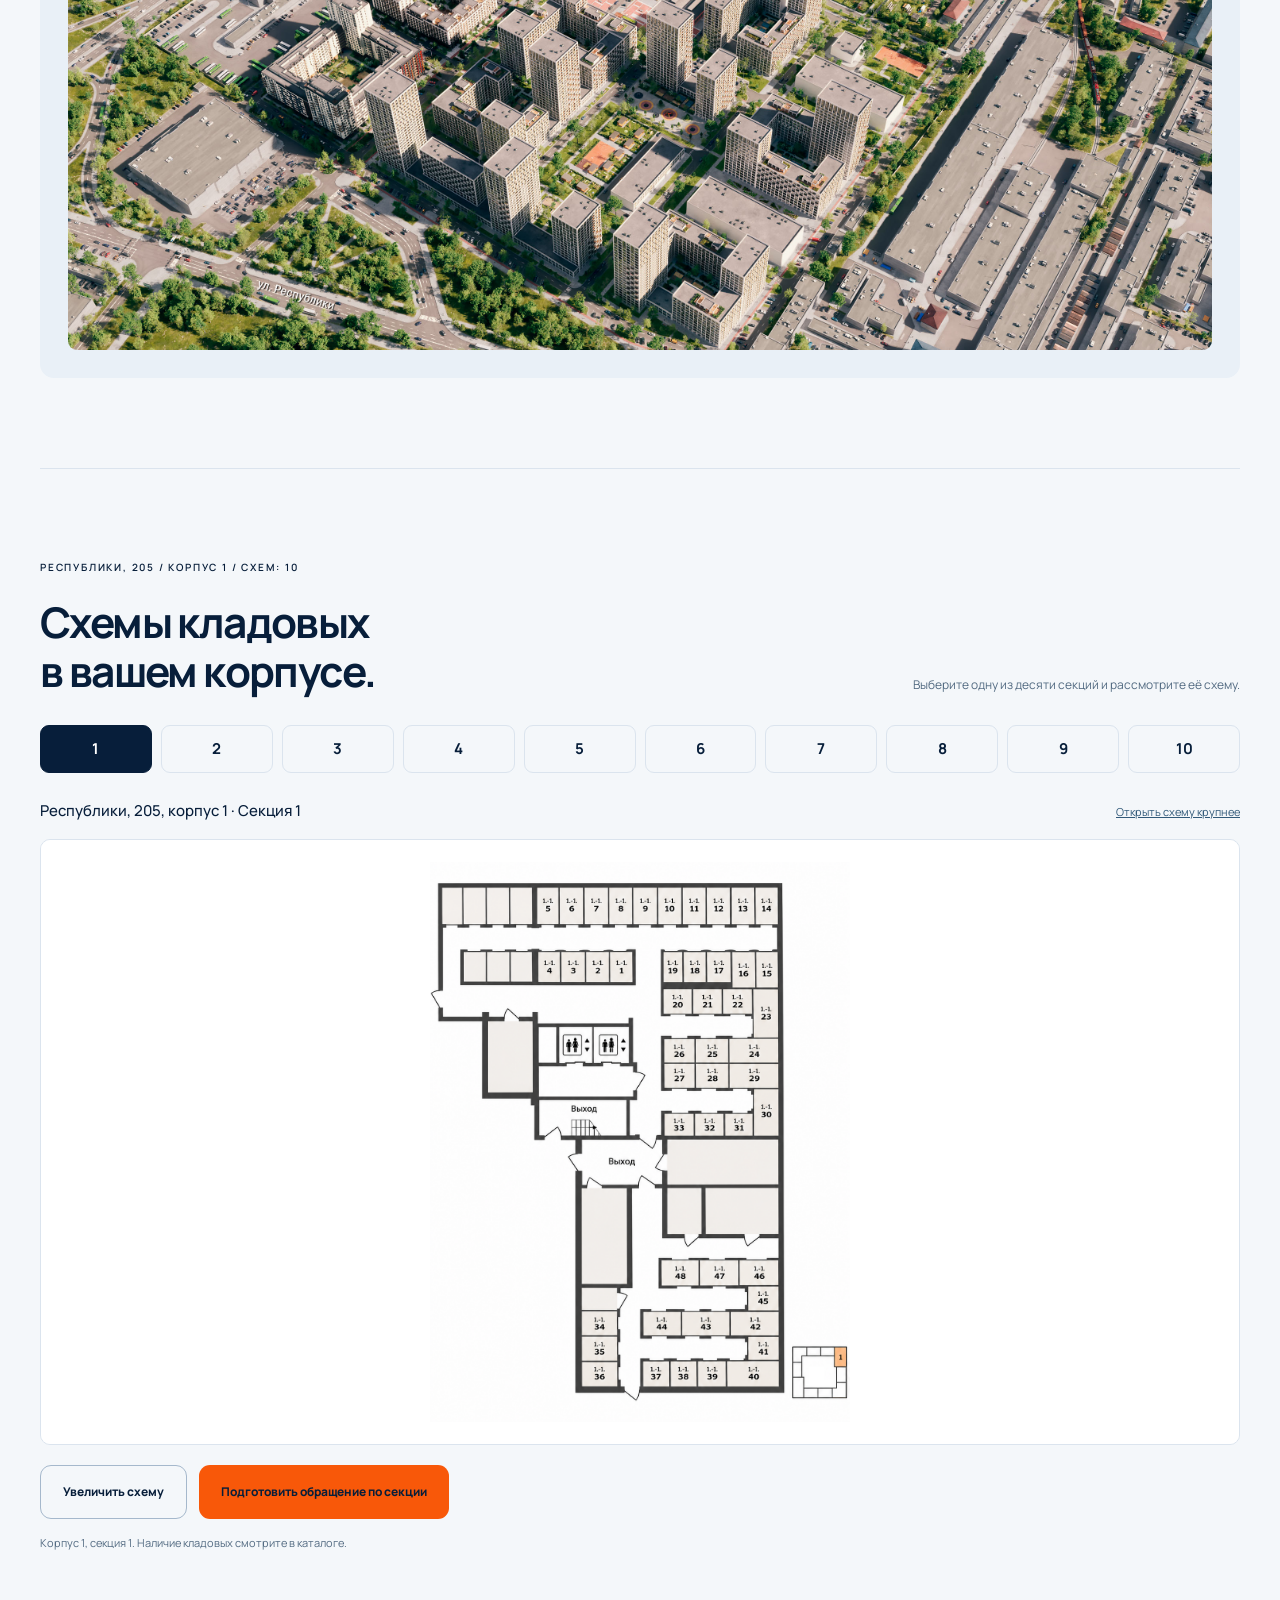
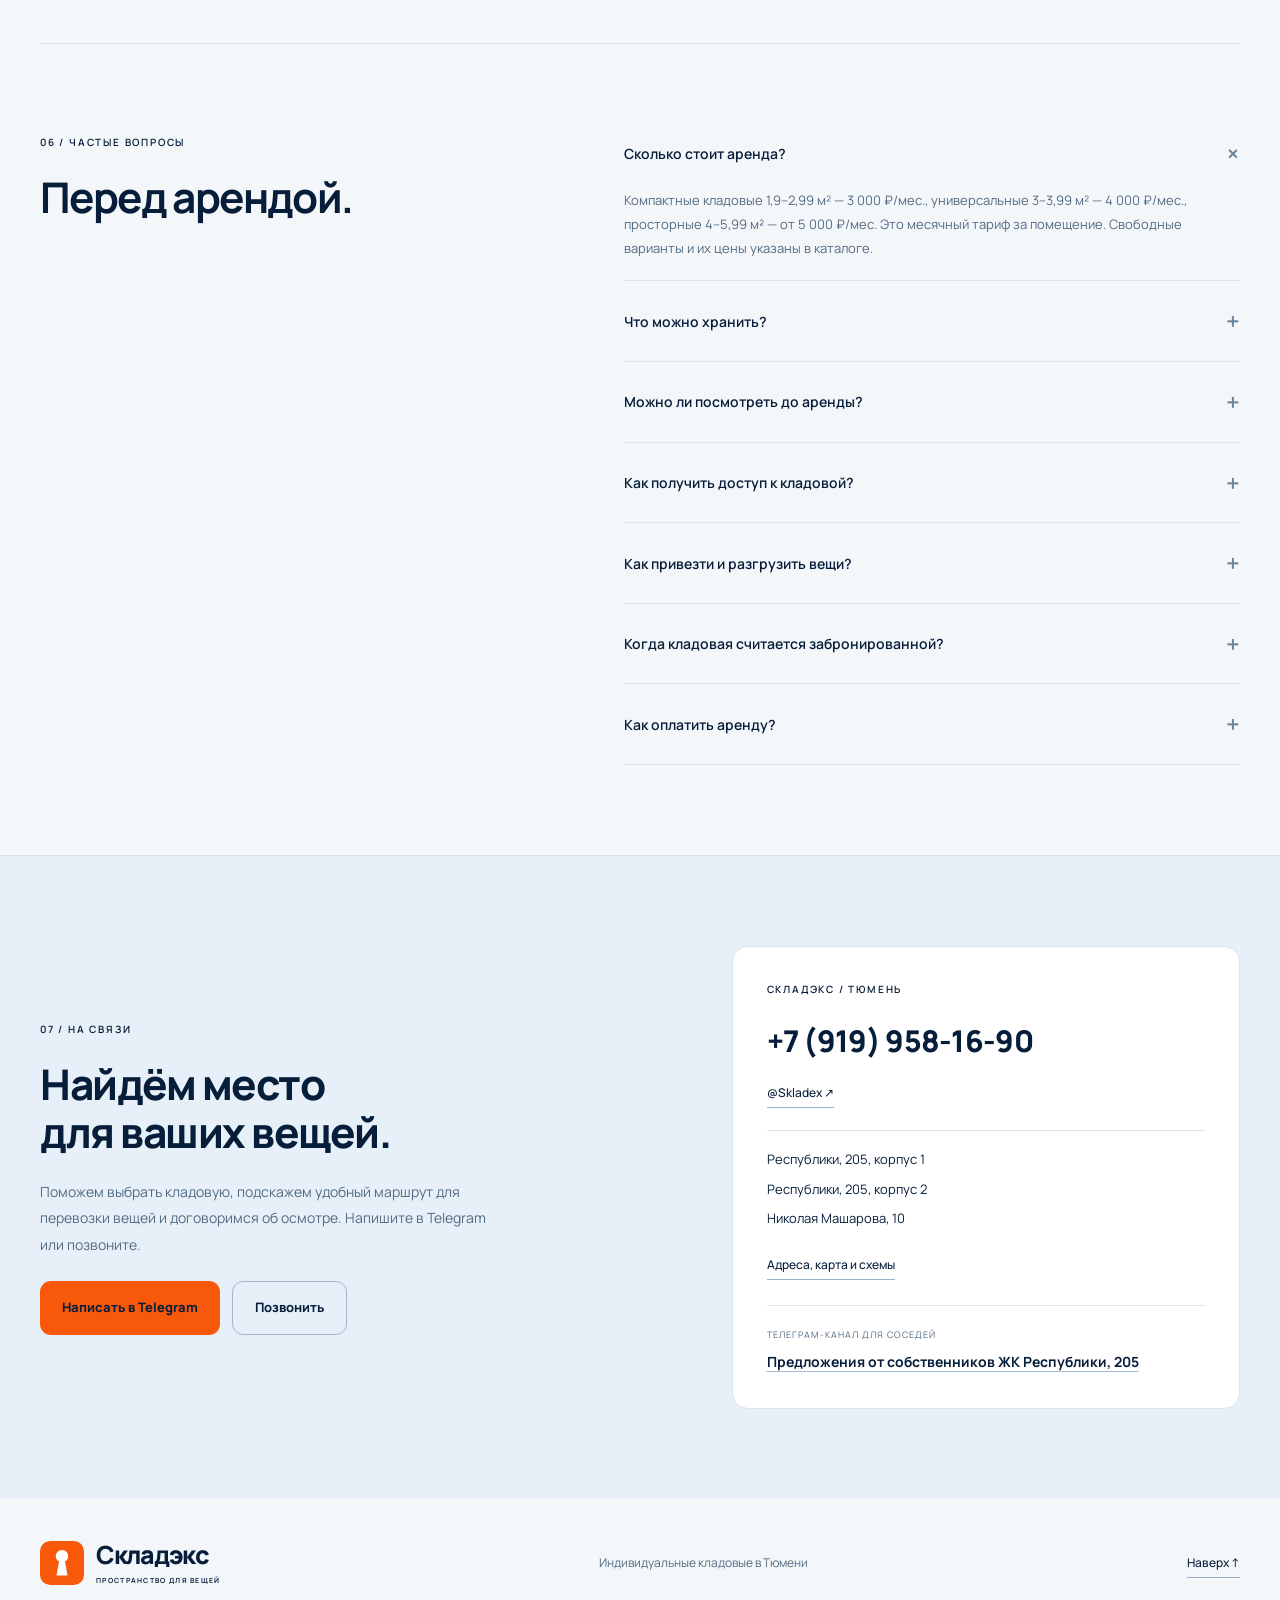
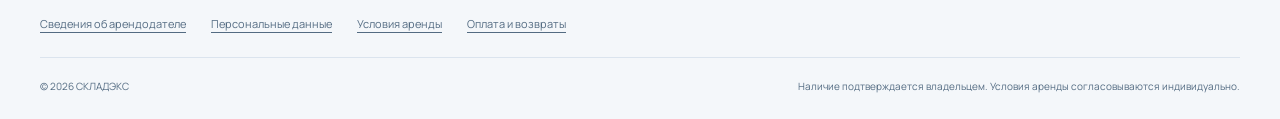
==== commit 8d94c4a0: "Отметить свободными Машарова 29, 87 и 94 без выдуманных данных" ====
--- a/index.html
+++ b/index.html
@@ -14,11 +14,11 @@
   <meta property="og:locale" content="ru_RU">
   <link rel="icon" href="favicon.svg" type="image/svg+xml">
   <link rel="preload" href="fonts/manrope-variable.ttf" as="font" type="font/ttf" crossorigin>
-  <link rel="stylesheet" href="styles.css?v=skladex-v13-20261104">
+  <link rel="stylesheet" href="styles.css?v=skladex-v14-20261104">
   <script src="site-config.js?v=1.1" defer></script>
-  <script src="catalog-core.js?v=1.3" defer></script>
-  <script src="plans-data.js?v=skladex-v13-20261104" defer></script>
-  <script src="script.js?v=skladex-v13-20261104" defer></script>
+  <script src="catalog-core.js?v=1.4" defer></script>
+  <script src="plans-data.js?v=skladex-v14-20261104" defer></script>
+  <script src="script.js?v=skladex-v14-20261104" defer></script>
 </head>
 <body id="top">
   <a class="skip-link" href="#catalog">Перейти к свободным кладовым</a>
@@ -61,7 +61,7 @@
       <div class="building-switch building-switch-expanded" role="group" aria-label="Выберите адрес и дом">
         <button class="building-option active" data-building-choice="1" aria-pressed="true" aria-controls="location-map building-address"><span>КОРПУС 1</span><strong>Республики, 205 к1</strong><small>Тюмень</small></button>
         <button class="building-option" data-building-choice="2" aria-pressed="false" aria-controls="location-map building-address"><span>КОРПУС 2</span><strong>Республики, 205 к2</strong><small>Тюмень</small></button>
-        <button class="building-option" data-building-choice="masharova-10" aria-pressed="false" aria-controls="location-map building-address"><span>НОВЫЙ АДРЕС</span><strong>Николая Машарова, 10</strong><small>Тюмень · кладовые от 2,29 до 5,72 м²</small></button>
+        <button class="building-option" data-building-choice="masharova-10" aria-pressed="false" aria-controls="location-map building-address"><span>НОВЫЙ АДРЕС</span><strong>Николая Машарова, 10</strong><small>Тюмень · наличие — в каталоге</small></button>
       </div>
       <div class="location-grid">
         <div class="location-copy"><h3 id="building-heading">Республики, 205 · корпус 1</h3><p>Выберите дом, чтобы посмотреть адрес, маршрут и доступные схемы.</p><div class="location-details"><div><span>Адрес выбранного дома</span><strong id="building-address" aria-live="polite">г. Тюмень, ул. Республики, 205, корпус 1</strong></div><div><span>Наличие</span><strong id="building-availability">Все 7 кладовых заняты</strong></div><div><span>Доступ</span><strong id="location-access">По магнитному ключу</strong></div><div><span>Погрузка и разгрузка</span><strong id="location-loading">Через подземный паркинг</strong></div></div><p class="plans-unavailable" id="plans-unavailable" hidden>Схемы для выбранного адреса пока не опубликованы.</p><button class="button button-primary" id="building-request" data-request data-building="1">Уточнить по этому адресу</button><a class="text-button map-external" id="map-external" href="https://yandex.ru/maps/?text=Тюмень%2C%20улица%20Республики%2C%20205%2C%20корпус%201" target="_blank" rel="noopener noreferrer">Открыть в Яндекс Картах </a><a class="text-button map-external" id="map-route" href="https://yandex.ru/maps/?rtext=~57.12774%2C65.59686&amp;rtt=auto" target="_blank" rel="noopener noreferrer">Проложить маршрут </a></div>
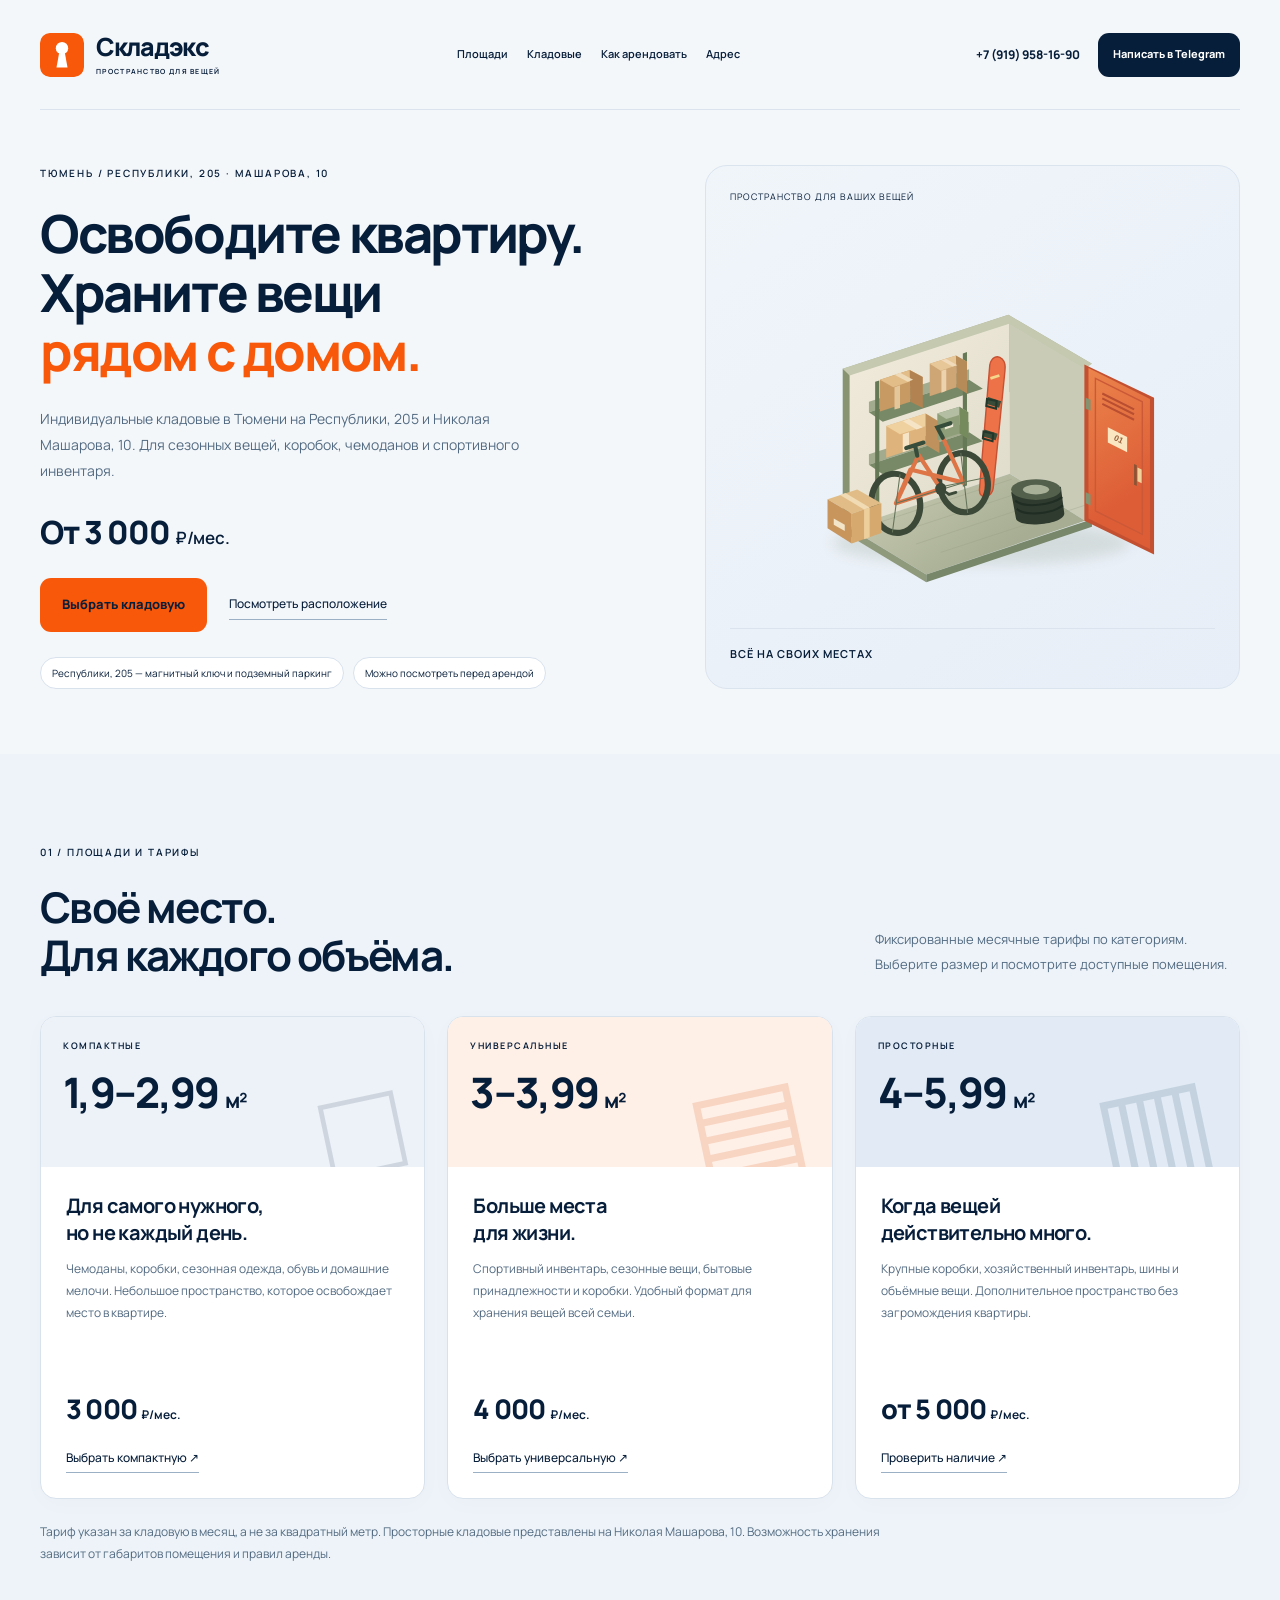
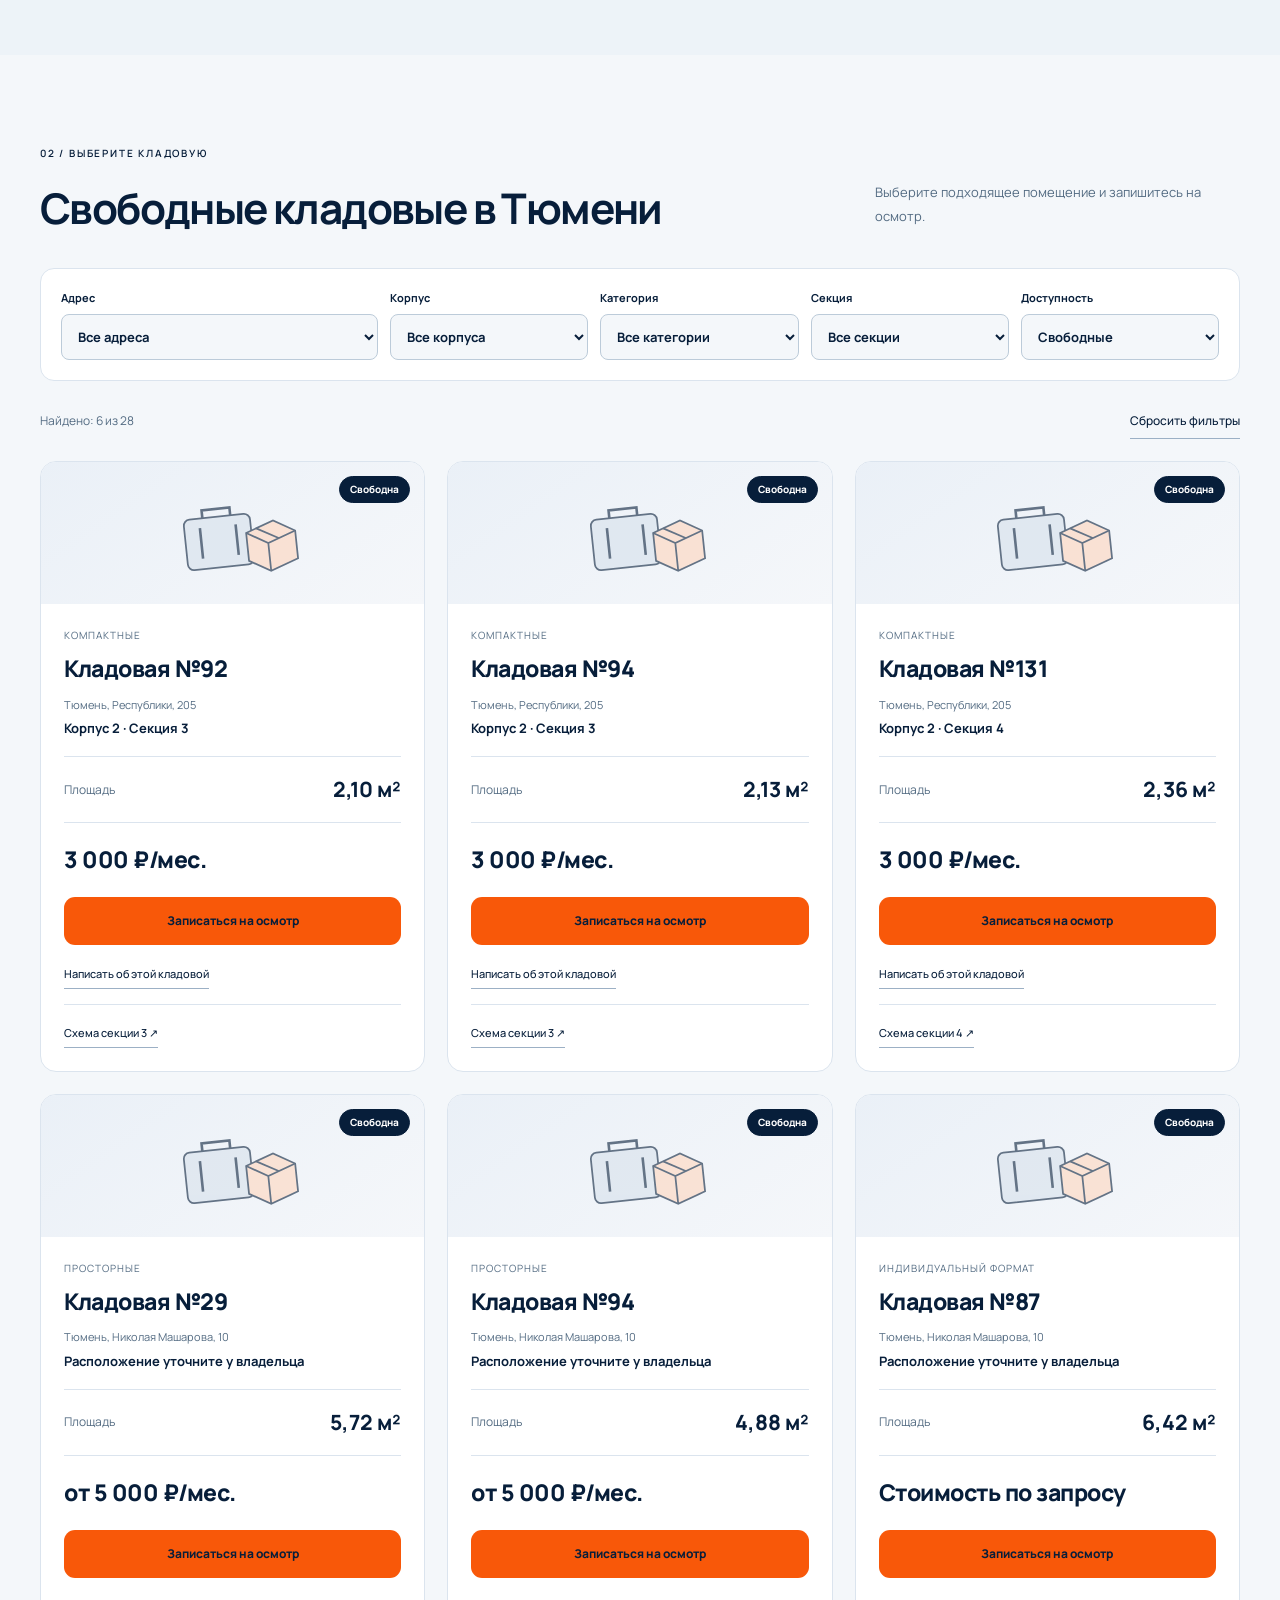
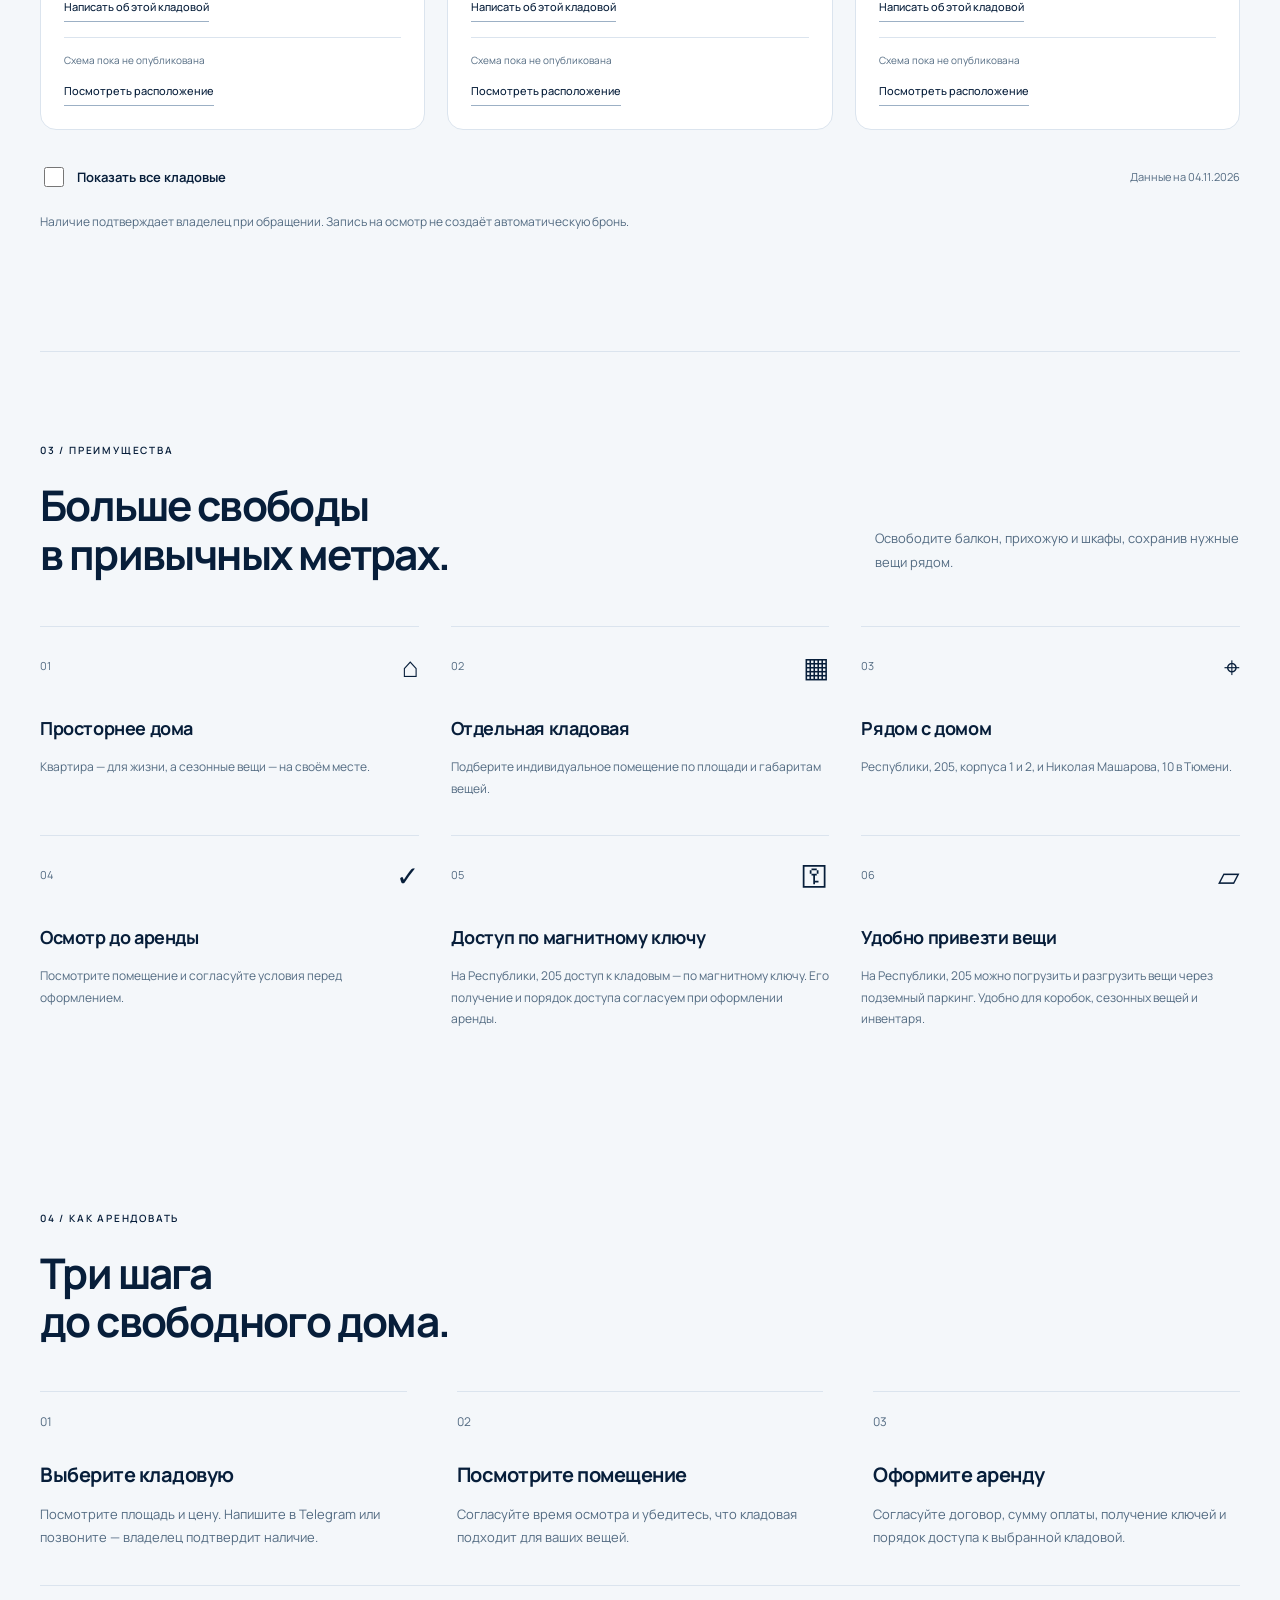
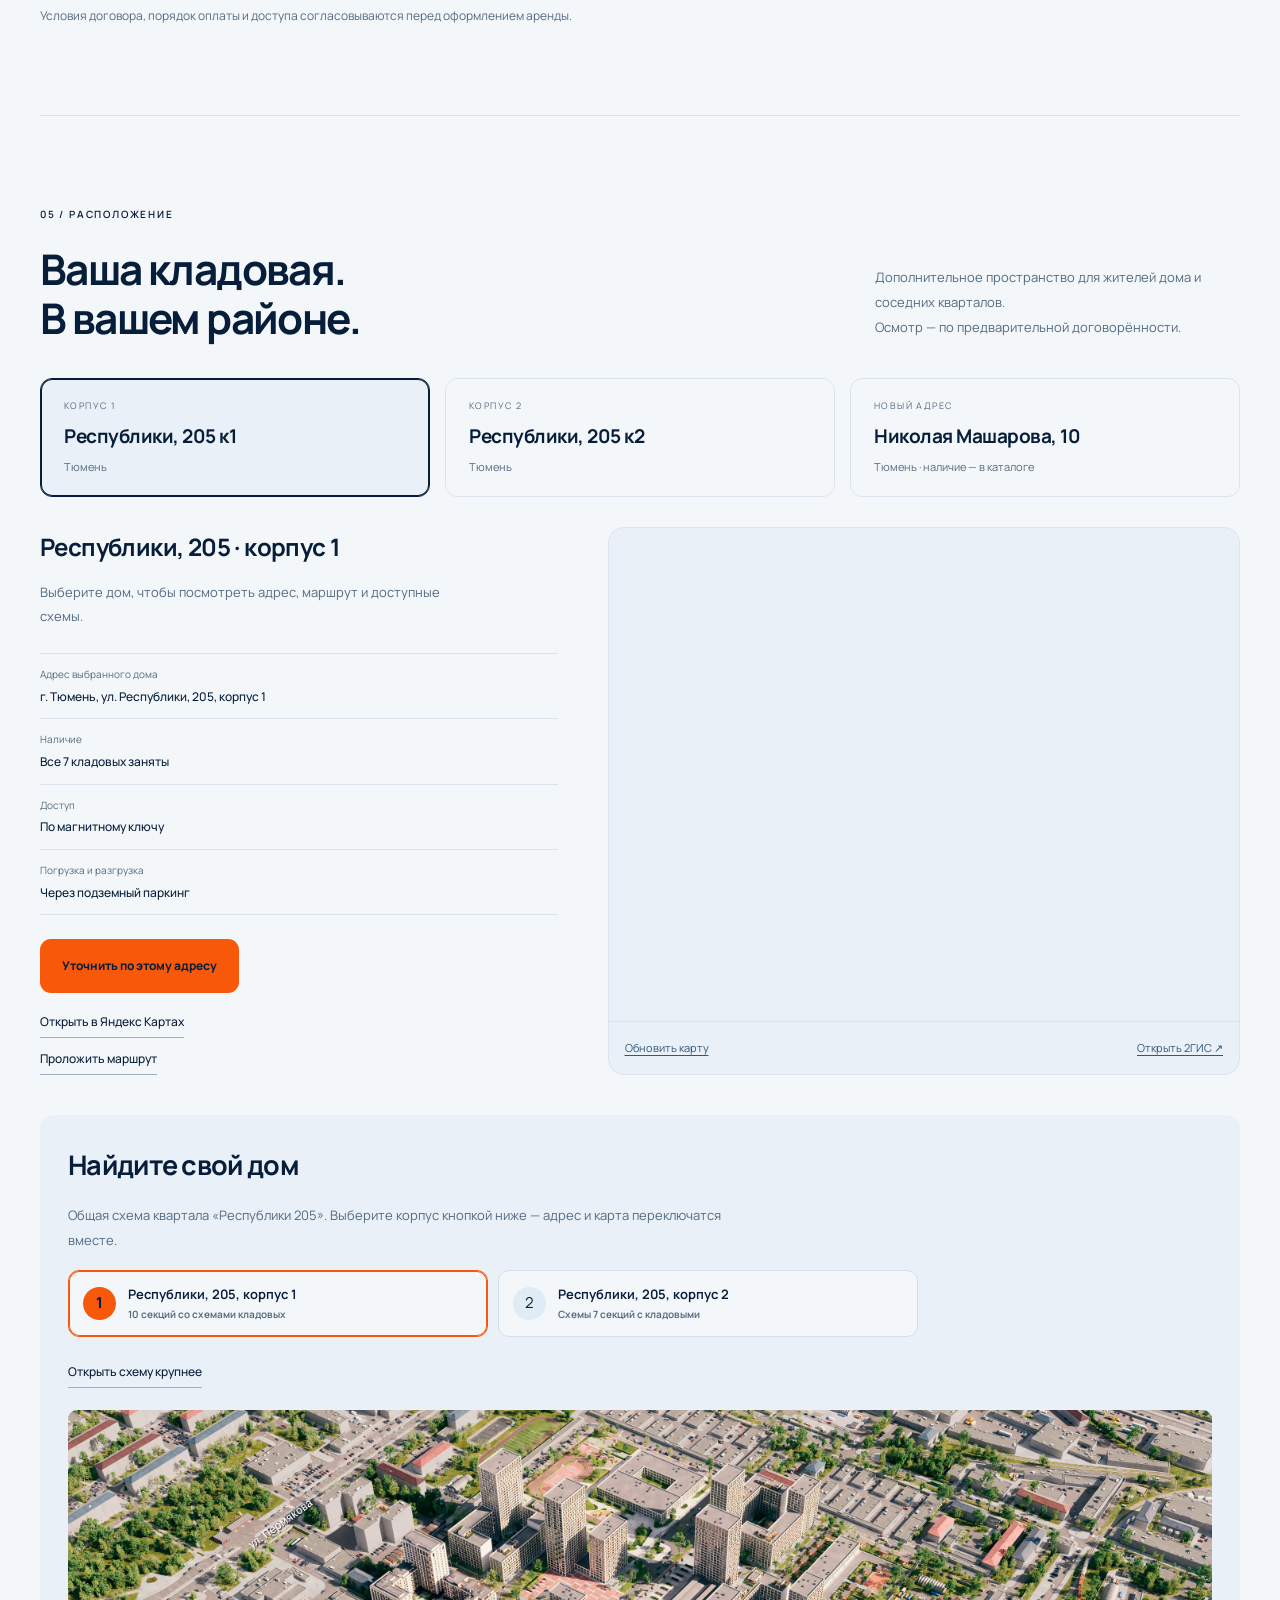
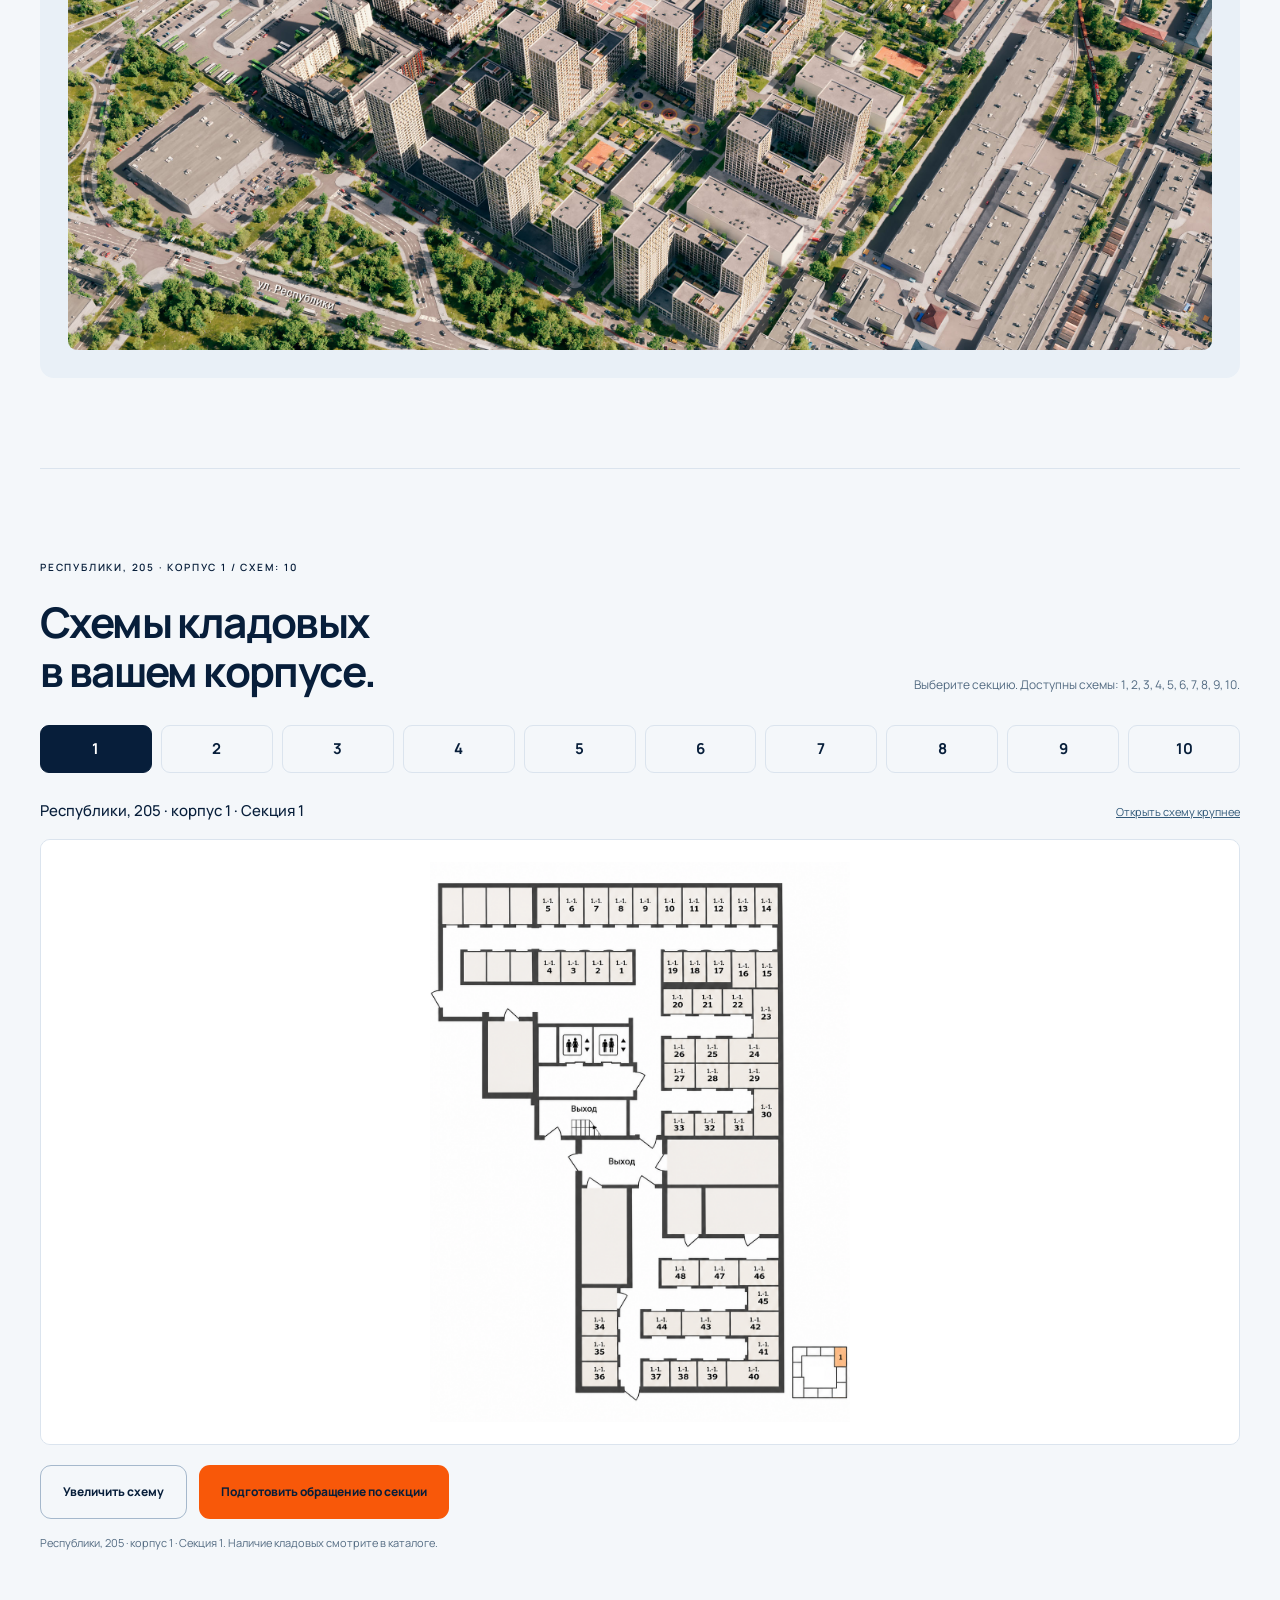
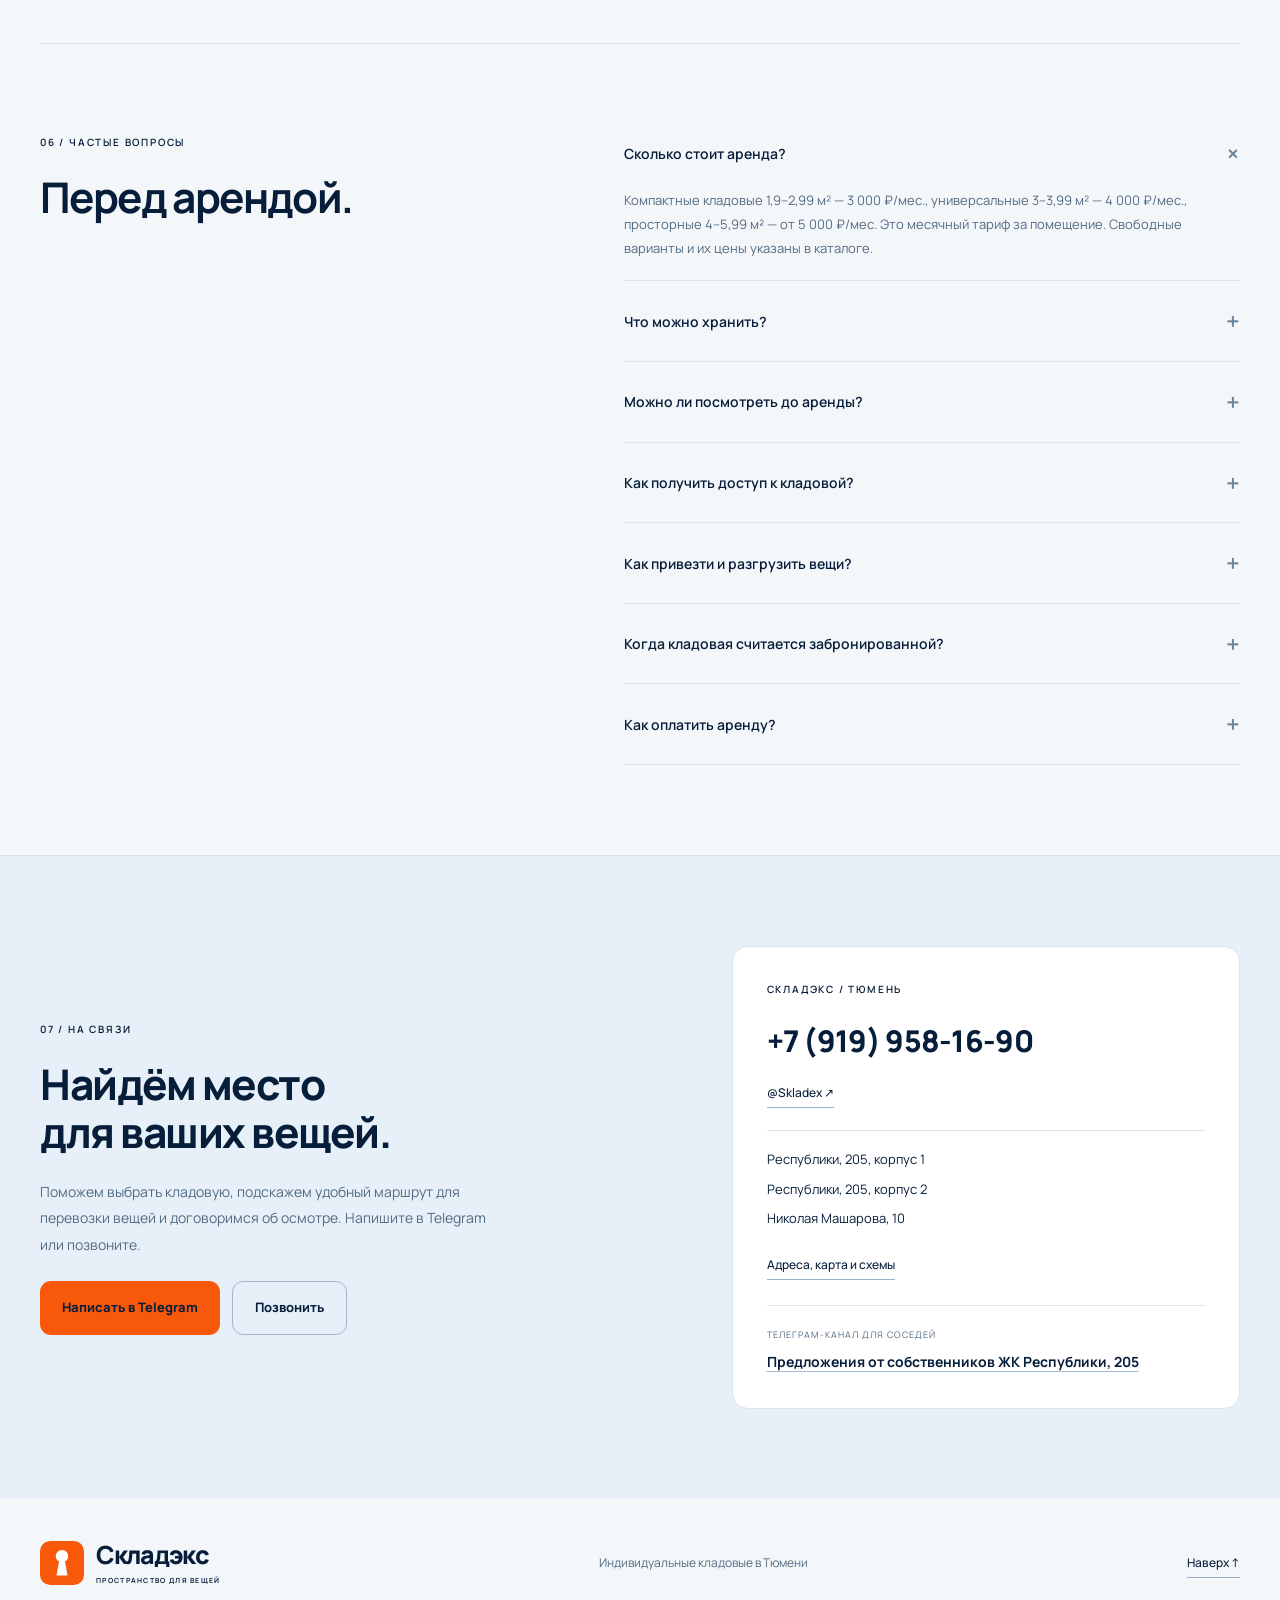
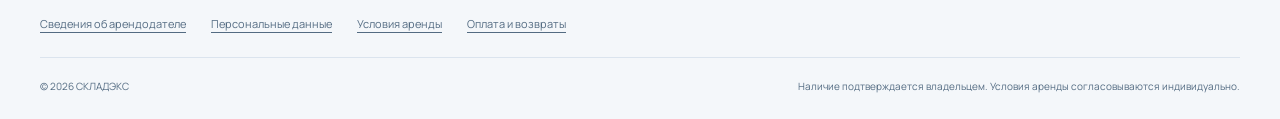
==== commit 3cbd5e33: "Исправить опечатку: Машарова 87, площадь 6,42 м²" ====
--- a/index.html
+++ b/index.html
@@ -14,11 +14,11 @@
   <meta property="og:locale" content="ru_RU">
   <link rel="icon" href="favicon.svg" type="image/svg+xml">
   <link rel="preload" href="fonts/manrope-variable.ttf" as="font" type="font/ttf" crossorigin>
-  <link rel="stylesheet" href="styles.css?v=skladex-v14-20261104">
+  <link rel="stylesheet" href="styles.css?v=skladex-v15-20261104">
   <script src="site-config.js?v=1.1" defer></script>
-  <script src="catalog-core.js?v=1.4" defer></script>
-  <script src="plans-data.js?v=skladex-v14-20261104" defer></script>
-  <script src="script.js?v=skladex-v14-20261104" defer></script>
+  <script src="catalog-core.js?v=1.5" defer></script>
+  <script src="plans-data.js?v=skladex-v15-20261104" defer></script>
+  <script src="script.js?v=skladex-v15-20261104" defer></script>
 </head>
 <body id="top">
   <a class="skip-link" href="#catalog">Перейти к свободным кладовым</a>
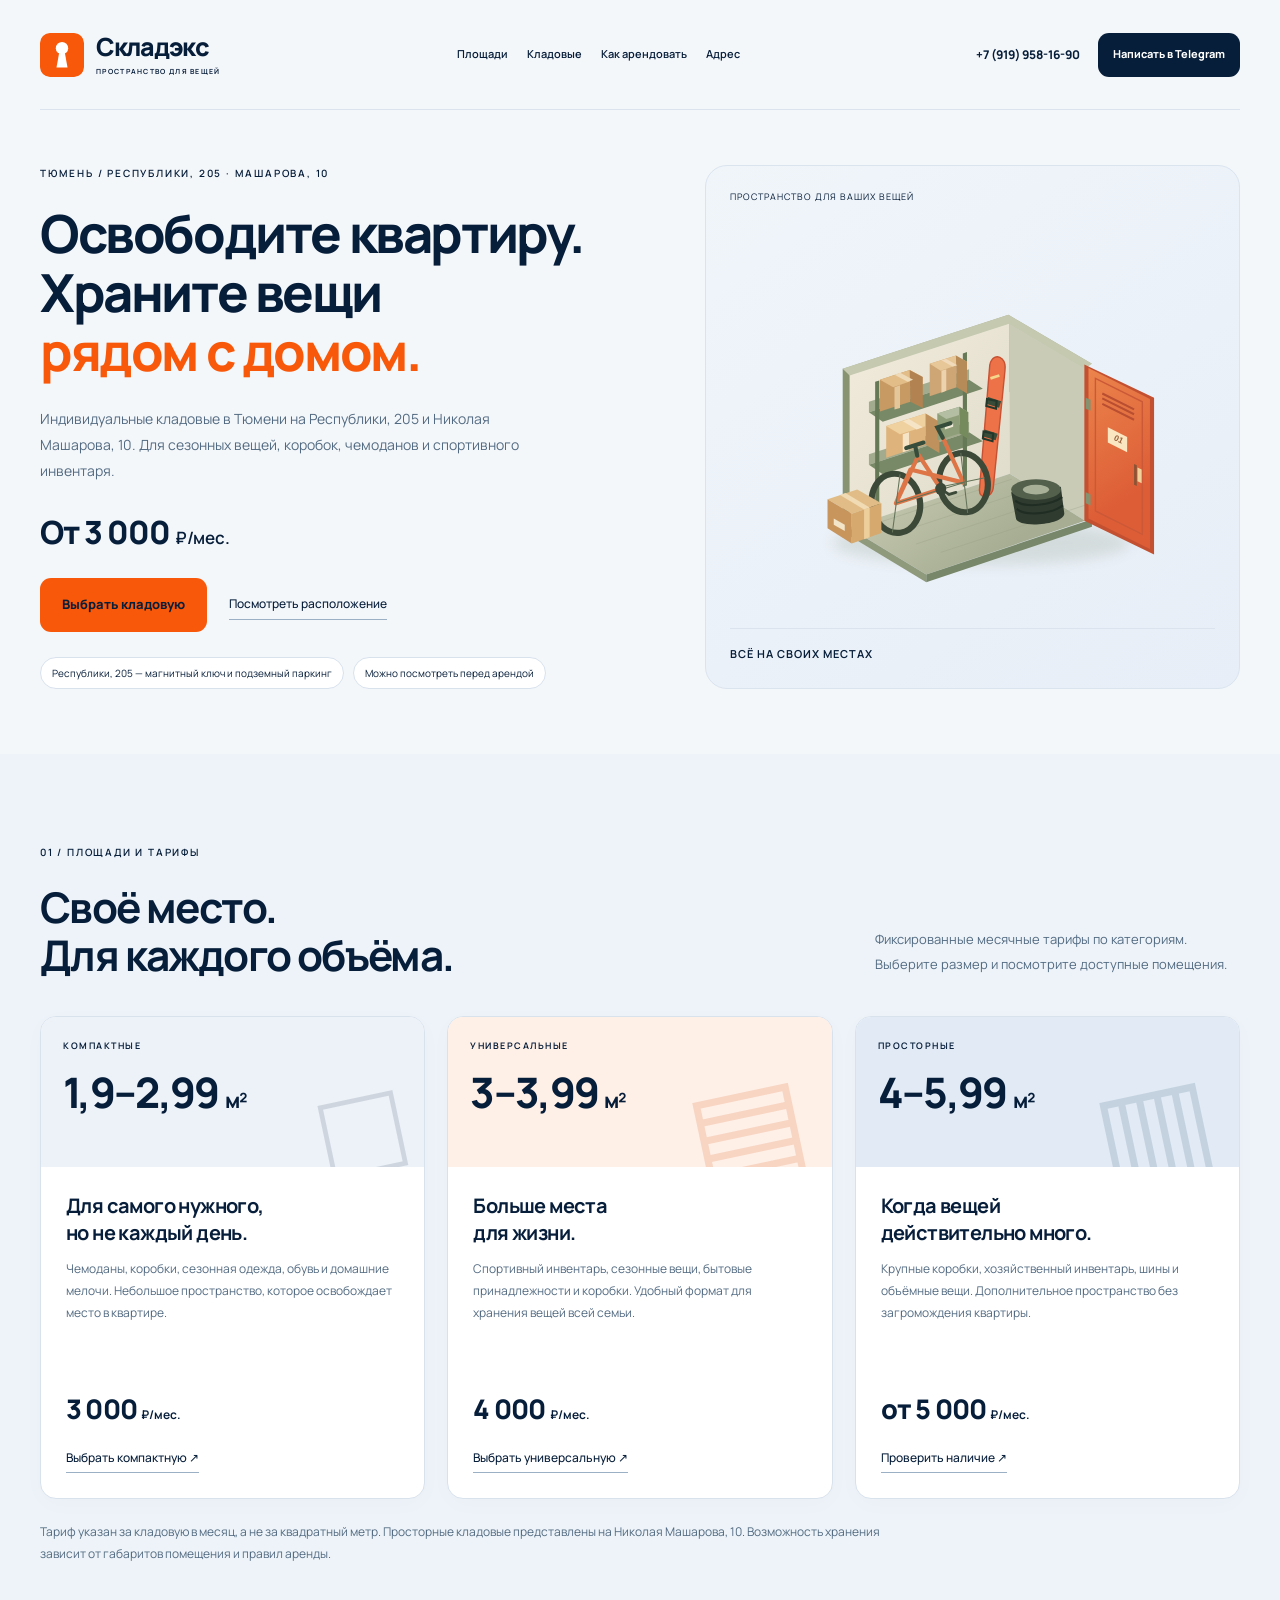
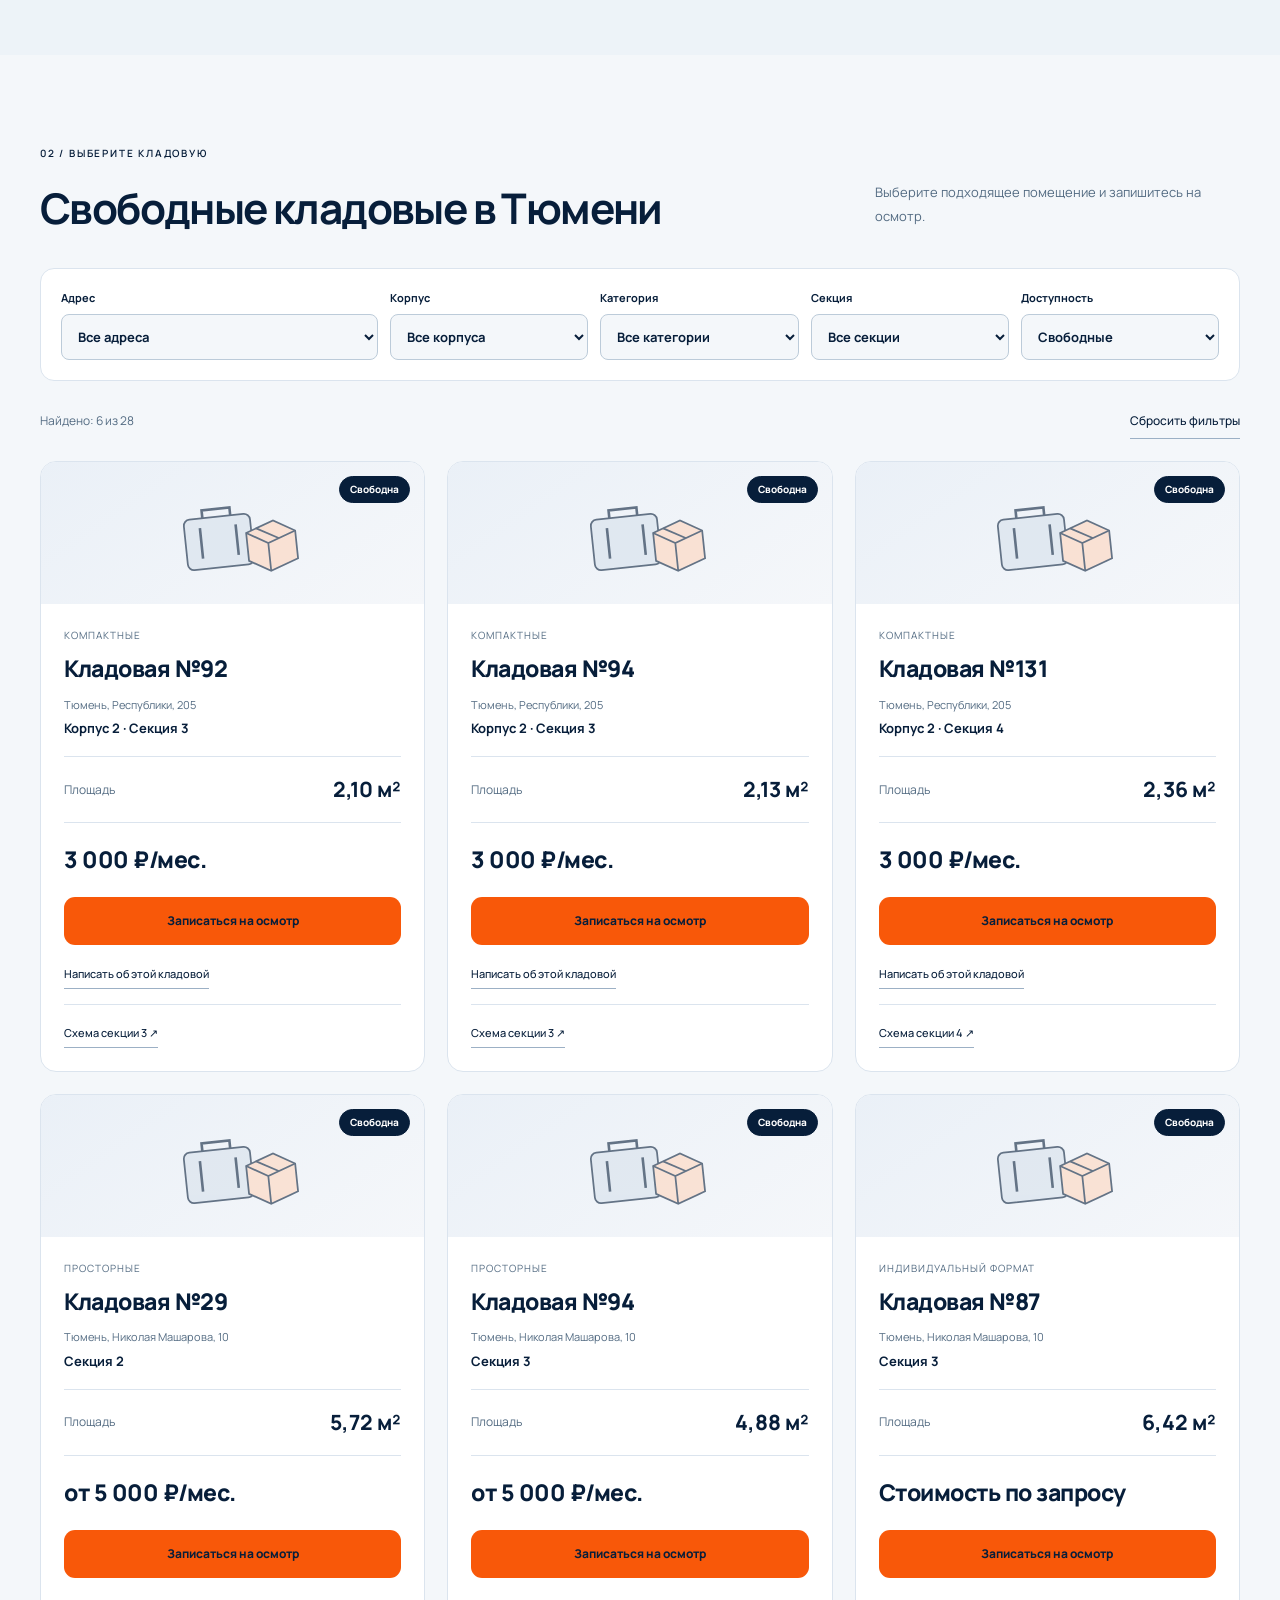
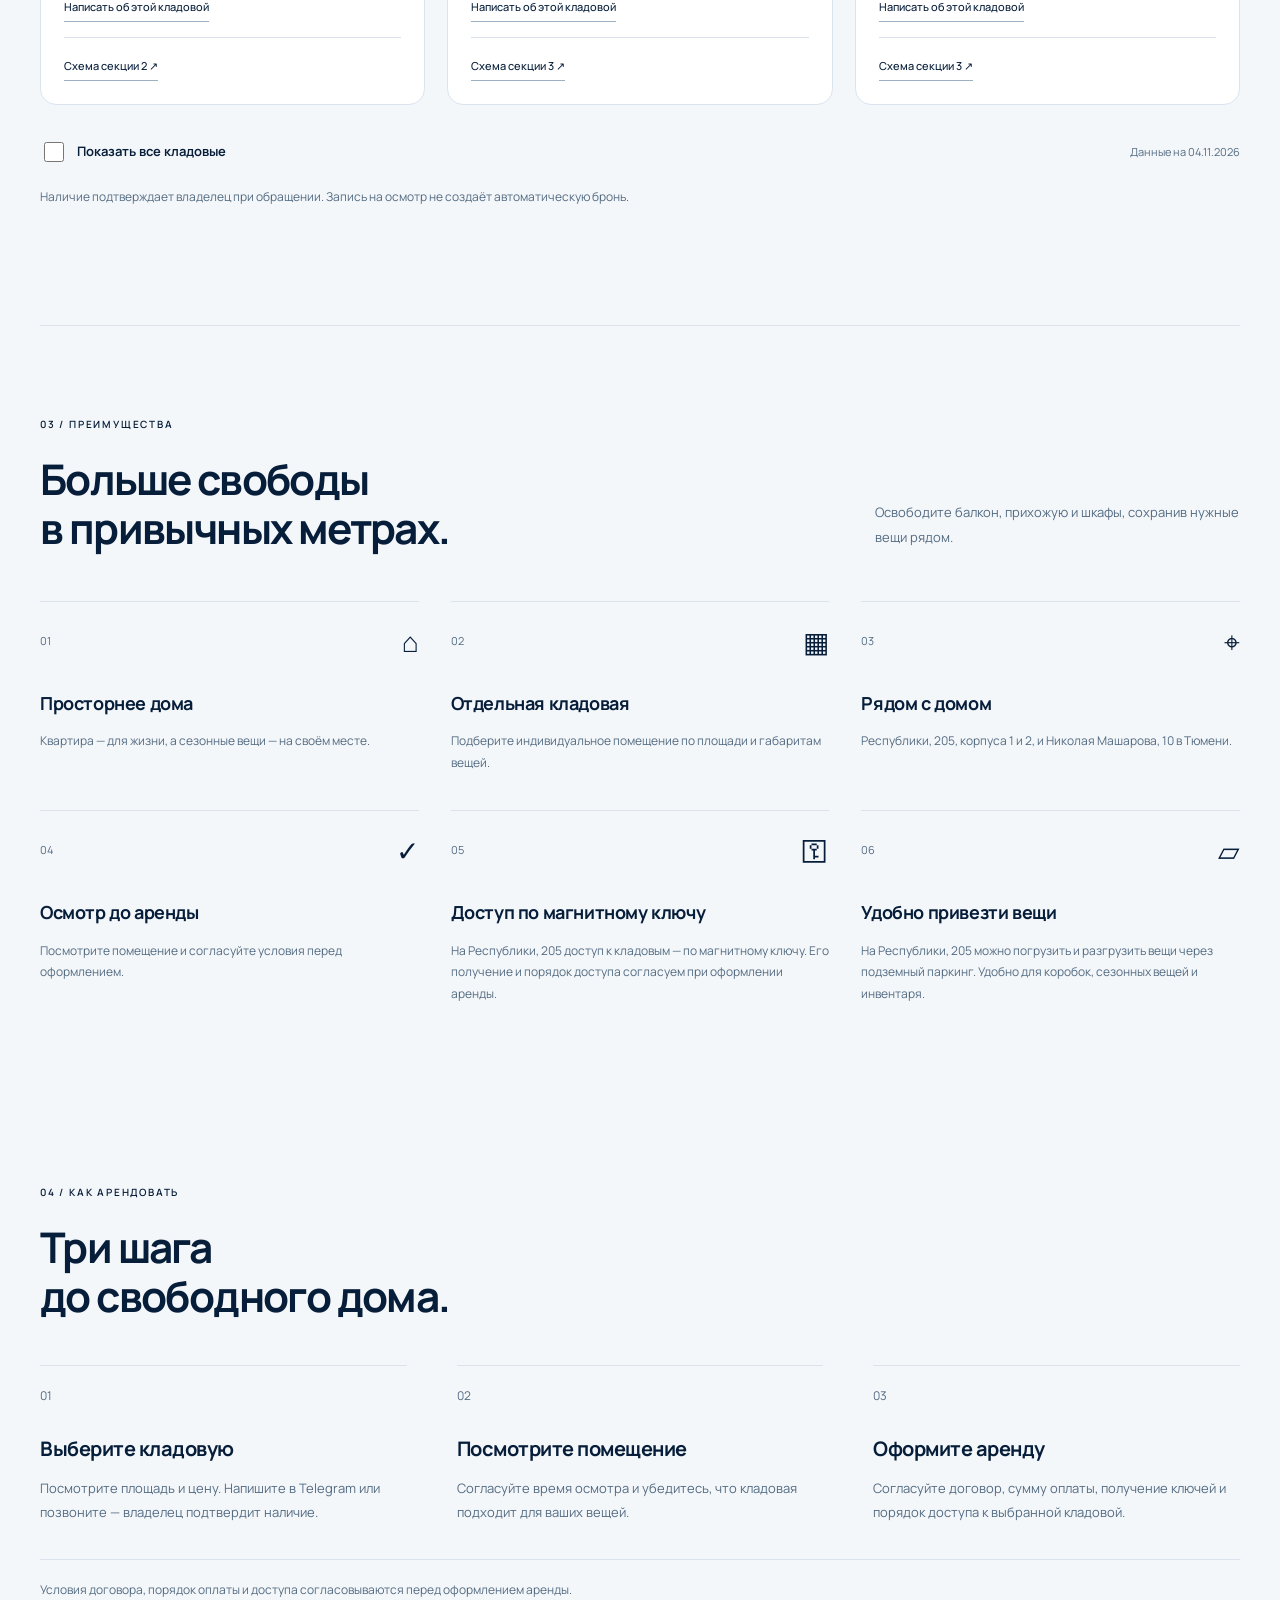
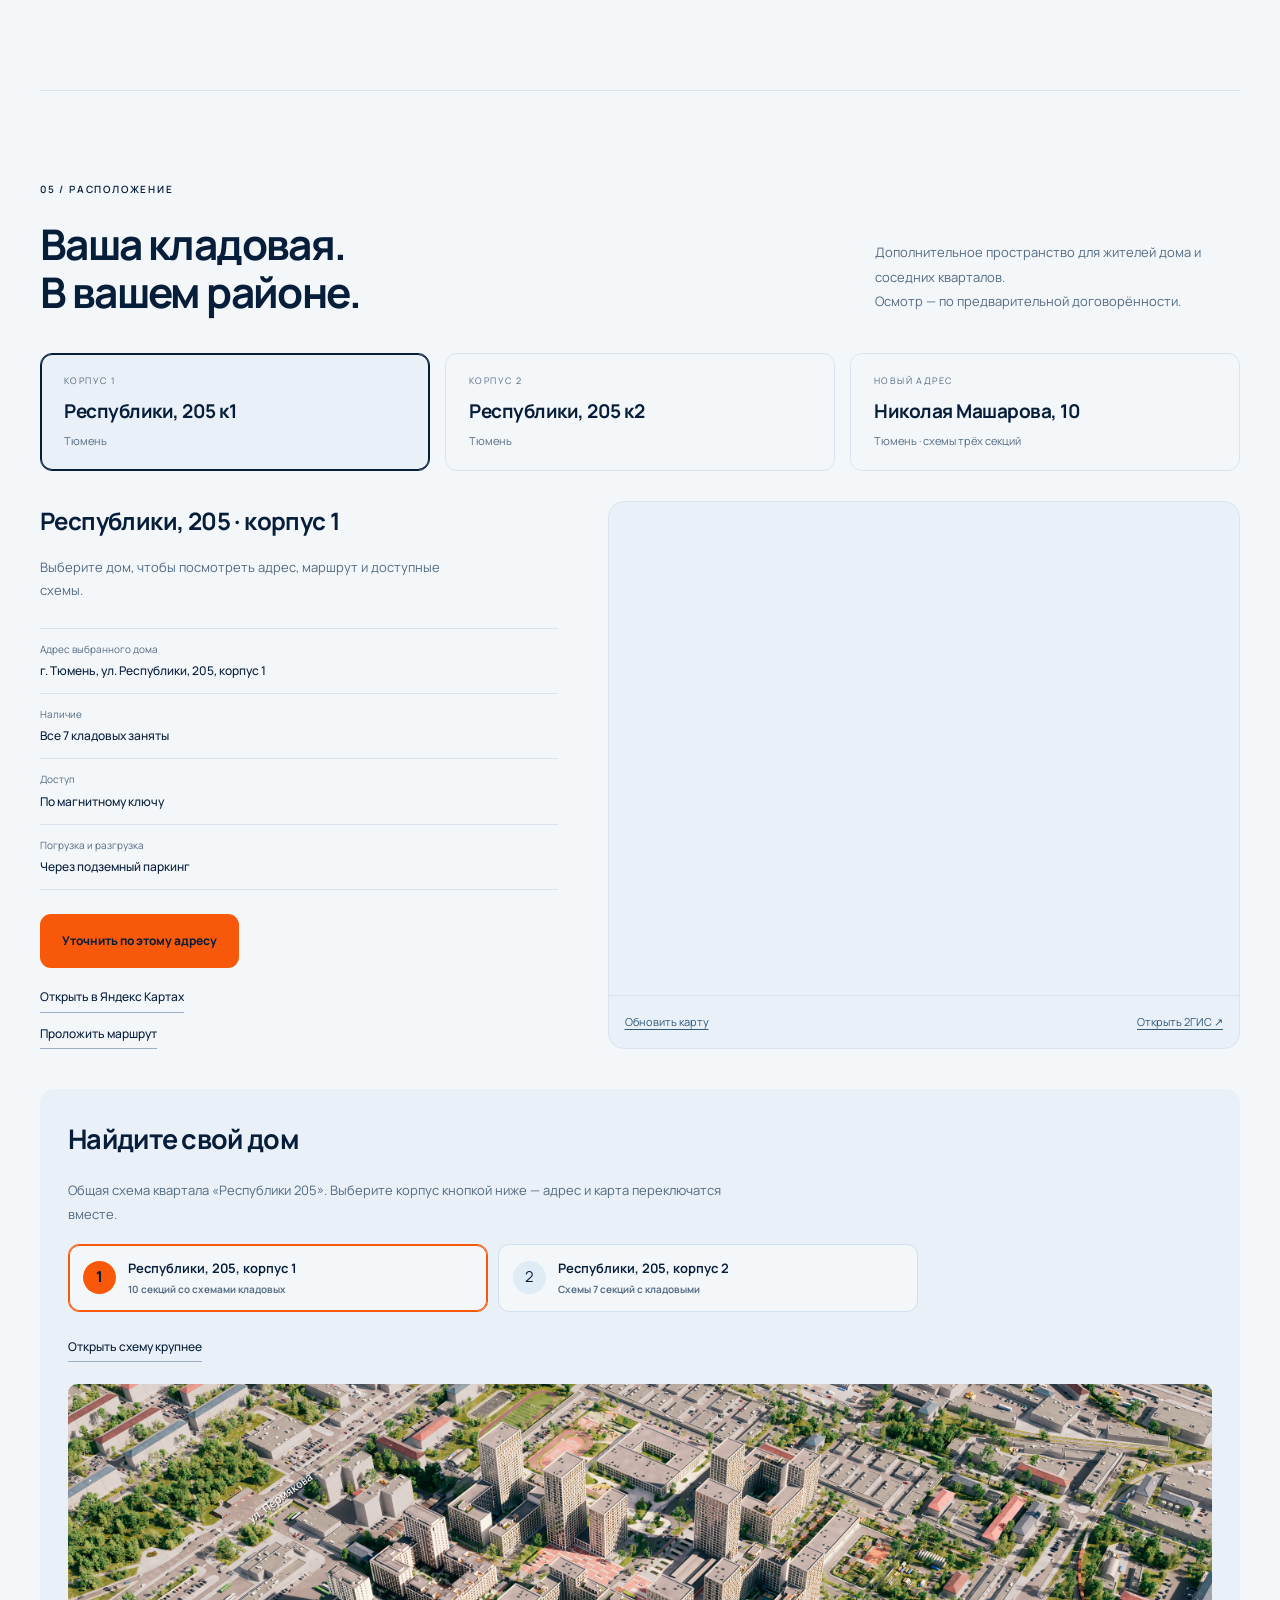
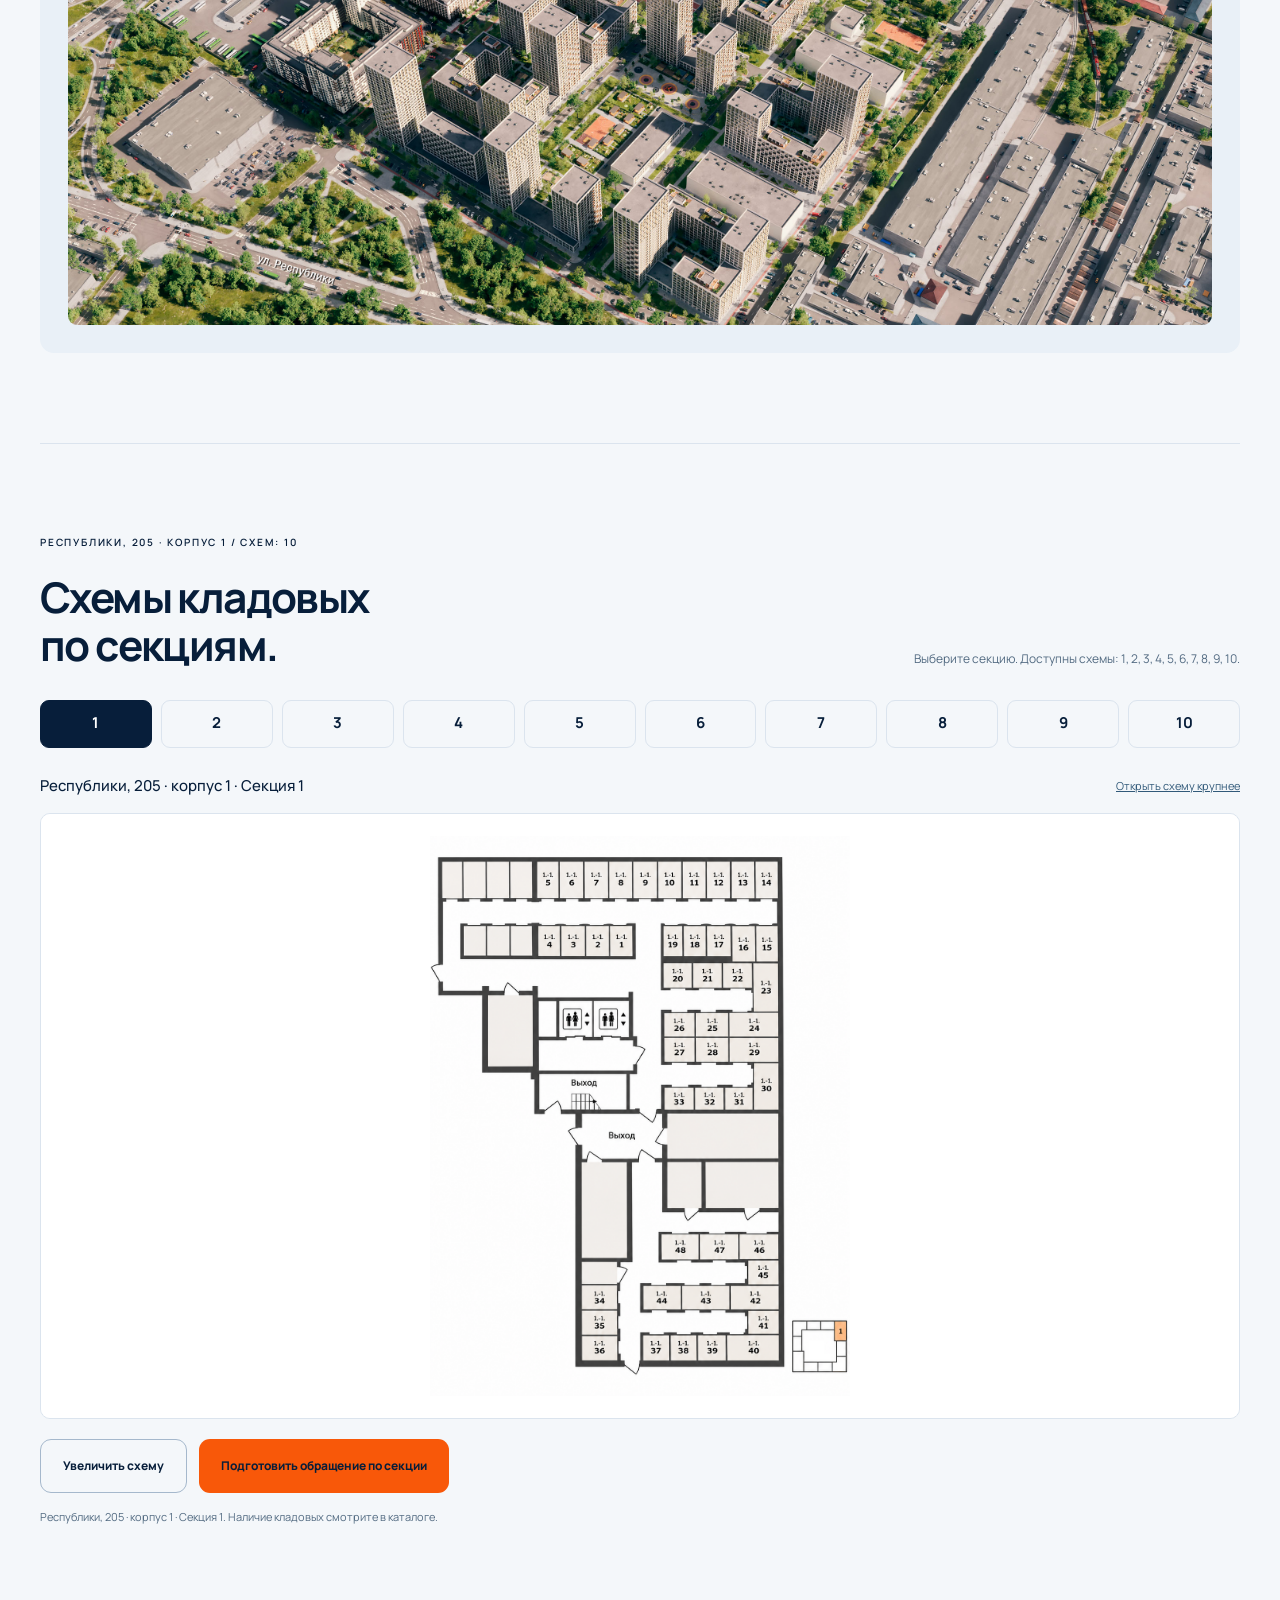
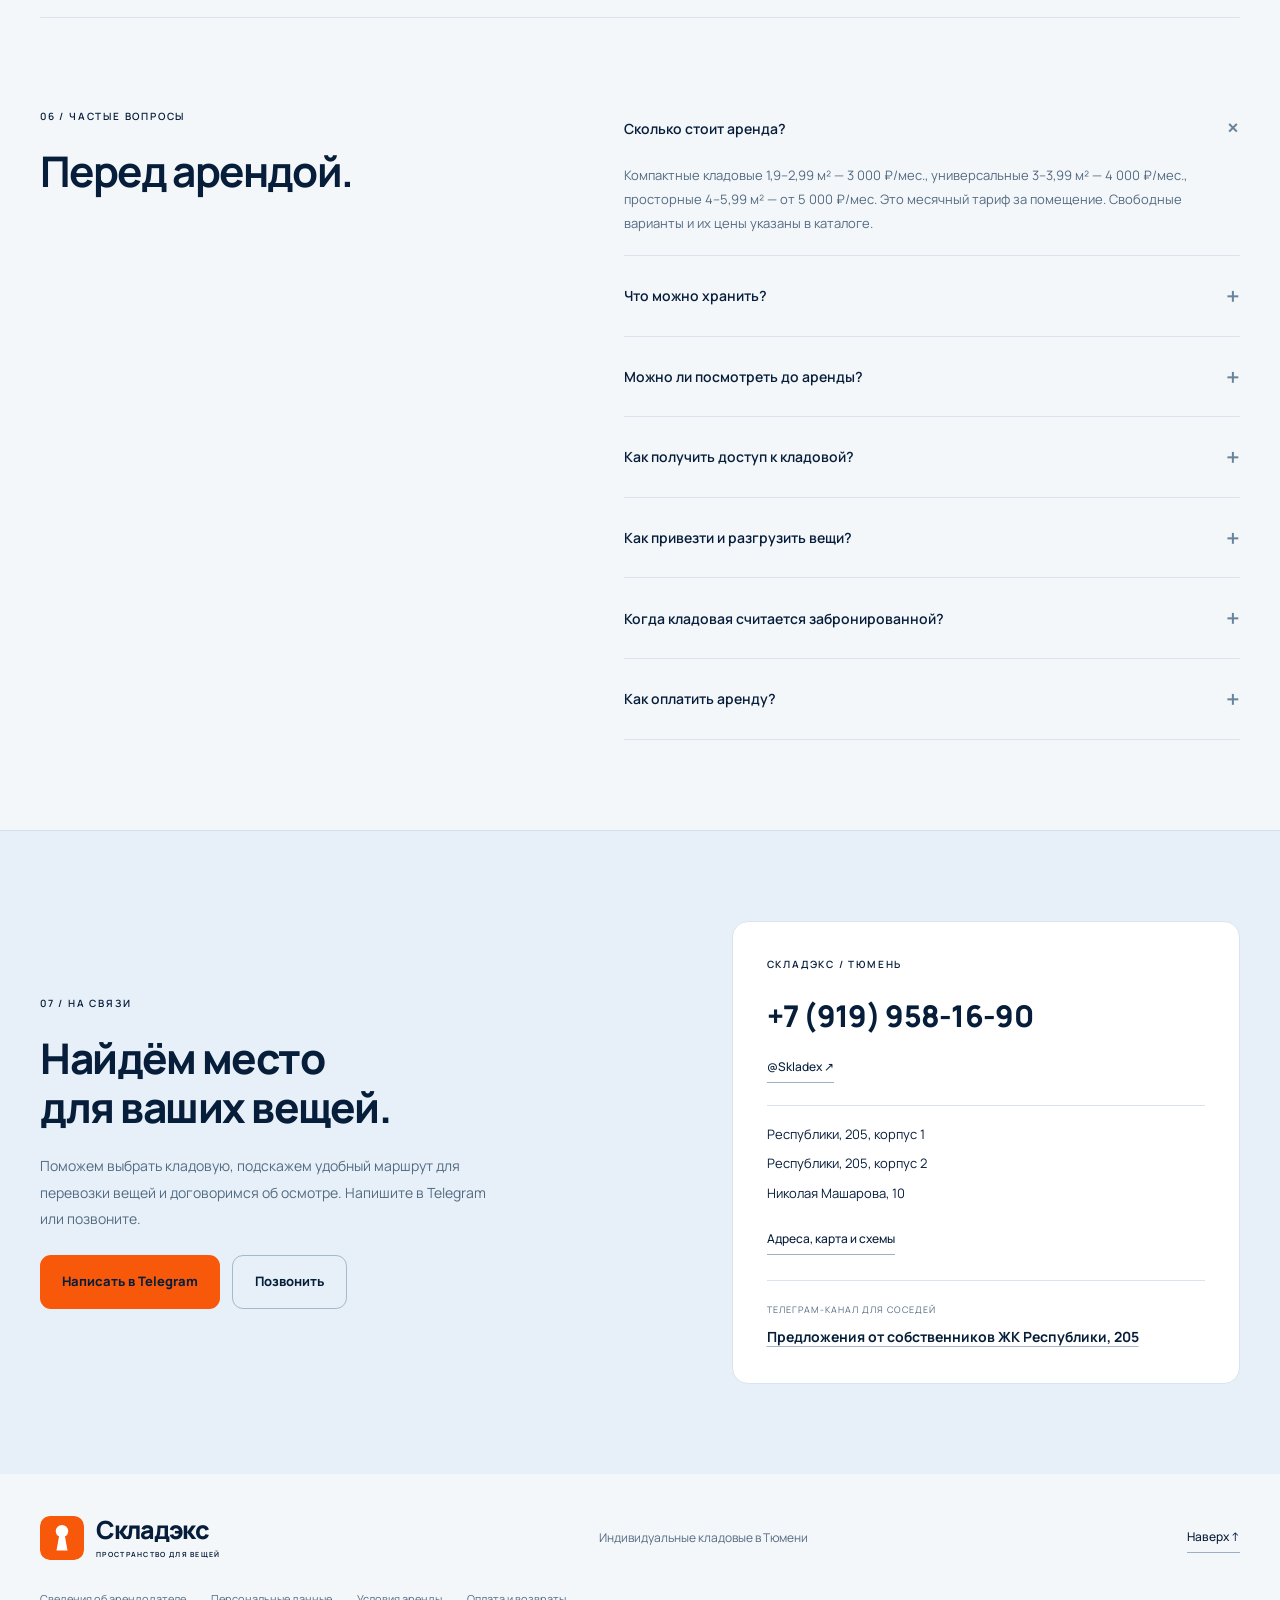
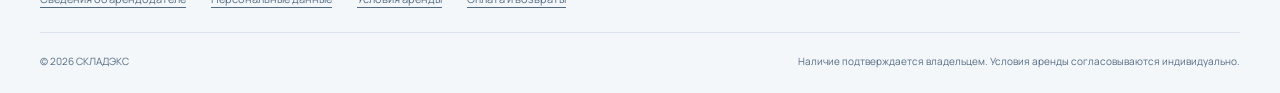
==== commit a6ee3c60: "Добавить три схемы Машарова, 10 и привязки кладовых к секциям" ====
--- a/index.html
+++ b/index.html
@@ -14,11 +14,11 @@
   <meta property="og:locale" content="ru_RU">
   <link rel="icon" href="favicon.svg" type="image/svg+xml">
   <link rel="preload" href="fonts/manrope-variable.ttf" as="font" type="font/ttf" crossorigin>
-  <link rel="stylesheet" href="styles.css?v=skladex-v15-20261104">
+  <link rel="stylesheet" href="styles.css?v=skladex-v16-20261104">
   <script src="site-config.js?v=1.1" defer></script>
-  <script src="catalog-core.js?v=1.5" defer></script>
-  <script src="plans-data.js?v=skladex-v15-20261104" defer></script>
-  <script src="script.js?v=skladex-v15-20261104" defer></script>
+  <script src="catalog-core.js?v=1.6" defer></script>
+  <script src="plans-data.js?v=skladex-v16-20261104" defer></script>
+  <script src="script.js?v=skladex-v16-20261104" defer></script>
 </head>
 <body id="top">
   <a class="skip-link" href="#catalog">Перейти к свободным кладовым</a>
@@ -61,7 +61,7 @@
       <div class="building-switch building-switch-expanded" role="group" aria-label="Выберите адрес и дом">
         <button class="building-option active" data-building-choice="1" aria-pressed="true" aria-controls="location-map building-address"><span>КОРПУС 1</span><strong>Республики, 205 к1</strong><small>Тюмень</small></button>
         <button class="building-option" data-building-choice="2" aria-pressed="false" aria-controls="location-map building-address"><span>КОРПУС 2</span><strong>Республики, 205 к2</strong><small>Тюмень</small></button>
-        <button class="building-option" data-building-choice="masharova-10" aria-pressed="false" aria-controls="location-map building-address"><span>НОВЫЙ АДРЕС</span><strong>Николая Машарова, 10</strong><small>Тюмень · наличие — в каталоге</small></button>
+        <button class="building-option" data-building-choice="masharova-10" aria-pressed="false" aria-controls="location-map building-address"><span>НОВЫЙ АДРЕС</span><strong>Николая Машарова, 10</strong><small>Тюмень · схемы трёх секций</small></button>
       </div>
       <div class="location-grid">
         <div class="location-copy"><h3 id="building-heading">Республики, 205 · корпус 1</h3><p>Выберите дом, чтобы посмотреть адрес, маршрут и доступные схемы.</p><div class="location-details"><div><span>Адрес выбранного дома</span><strong id="building-address" aria-live="polite">г. Тюмень, ул. Республики, 205, корпус 1</strong></div><div><span>Наличие</span><strong id="building-availability">Все 7 кладовых заняты</strong></div><div><span>Доступ</span><strong id="location-access">По магнитному ключу</strong></div><div><span>Погрузка и разгрузка</span><strong id="location-loading">Через подземный паркинг</strong></div></div><p class="plans-unavailable" id="plans-unavailable" hidden>Схемы для выбранного адреса пока не опубликованы.</p><button class="button button-primary" id="building-request" data-request data-building="1">Уточнить по этому адресу</button><a class="text-button map-external" id="map-external" href="https://yandex.ru/maps/?text=Тюмень%2C%20улица%20Республики%2C%20205%2C%20корпус%201" target="_blank" rel="noopener noreferrer">Открыть в Яндекс Картах </a><a class="text-button map-external" id="map-route" href="https://yandex.ru/maps/?rtext=~57.12774%2C65.59686&amp;rtt=auto" target="_blank" rel="noopener noreferrer">Проложить маршрут </a></div>
@@ -77,7 +77,7 @@
       </figure>
     </section>
       <section class="floorplan-panel section wrap" id="floorplan-panel" aria-labelledby="plans-title">
-        <div class="floorplan-header"><div><p class="eyebrow" id="plans-eyebrow">РЕСПУБЛИКИ, 205 / КОРПУС 1 / 10 СХЕМ</p><h2 id="plans-title">Схемы кладовых<br>в вашем корпусе.</h2></div><p id="plans-description">Выберите секцию и рассмотрите схему.<br>Здесь показаны планы выбранного корпуса.</p></div>
+        <div class="floorplan-header"><div><p class="eyebrow" id="plans-eyebrow">РЕСПУБЛИКИ, 205 / КОРПУС 1 / 10 СХЕМ</p><h2 id="plans-title">Схемы кладовых<br>по секциям.</h2></div><p id="plans-description">Выберите секцию и рассмотрите схему.<br>Здесь показаны планы выбранного корпуса.</p></div>
         <div class="section-picker" id="section-picker" role="group" aria-label="Секции корпуса 1">
           <button class="section-button active" data-section-choice="1" aria-pressed="true" aria-controls="floorplan-stage floorplan-heading" aria-label="Секция 1">1</button>
           <button class="section-button" data-section-choice="2" aria-pressed="false" aria-controls="floorplan-stage floorplan-heading" aria-label="Секция 2">2</button>
